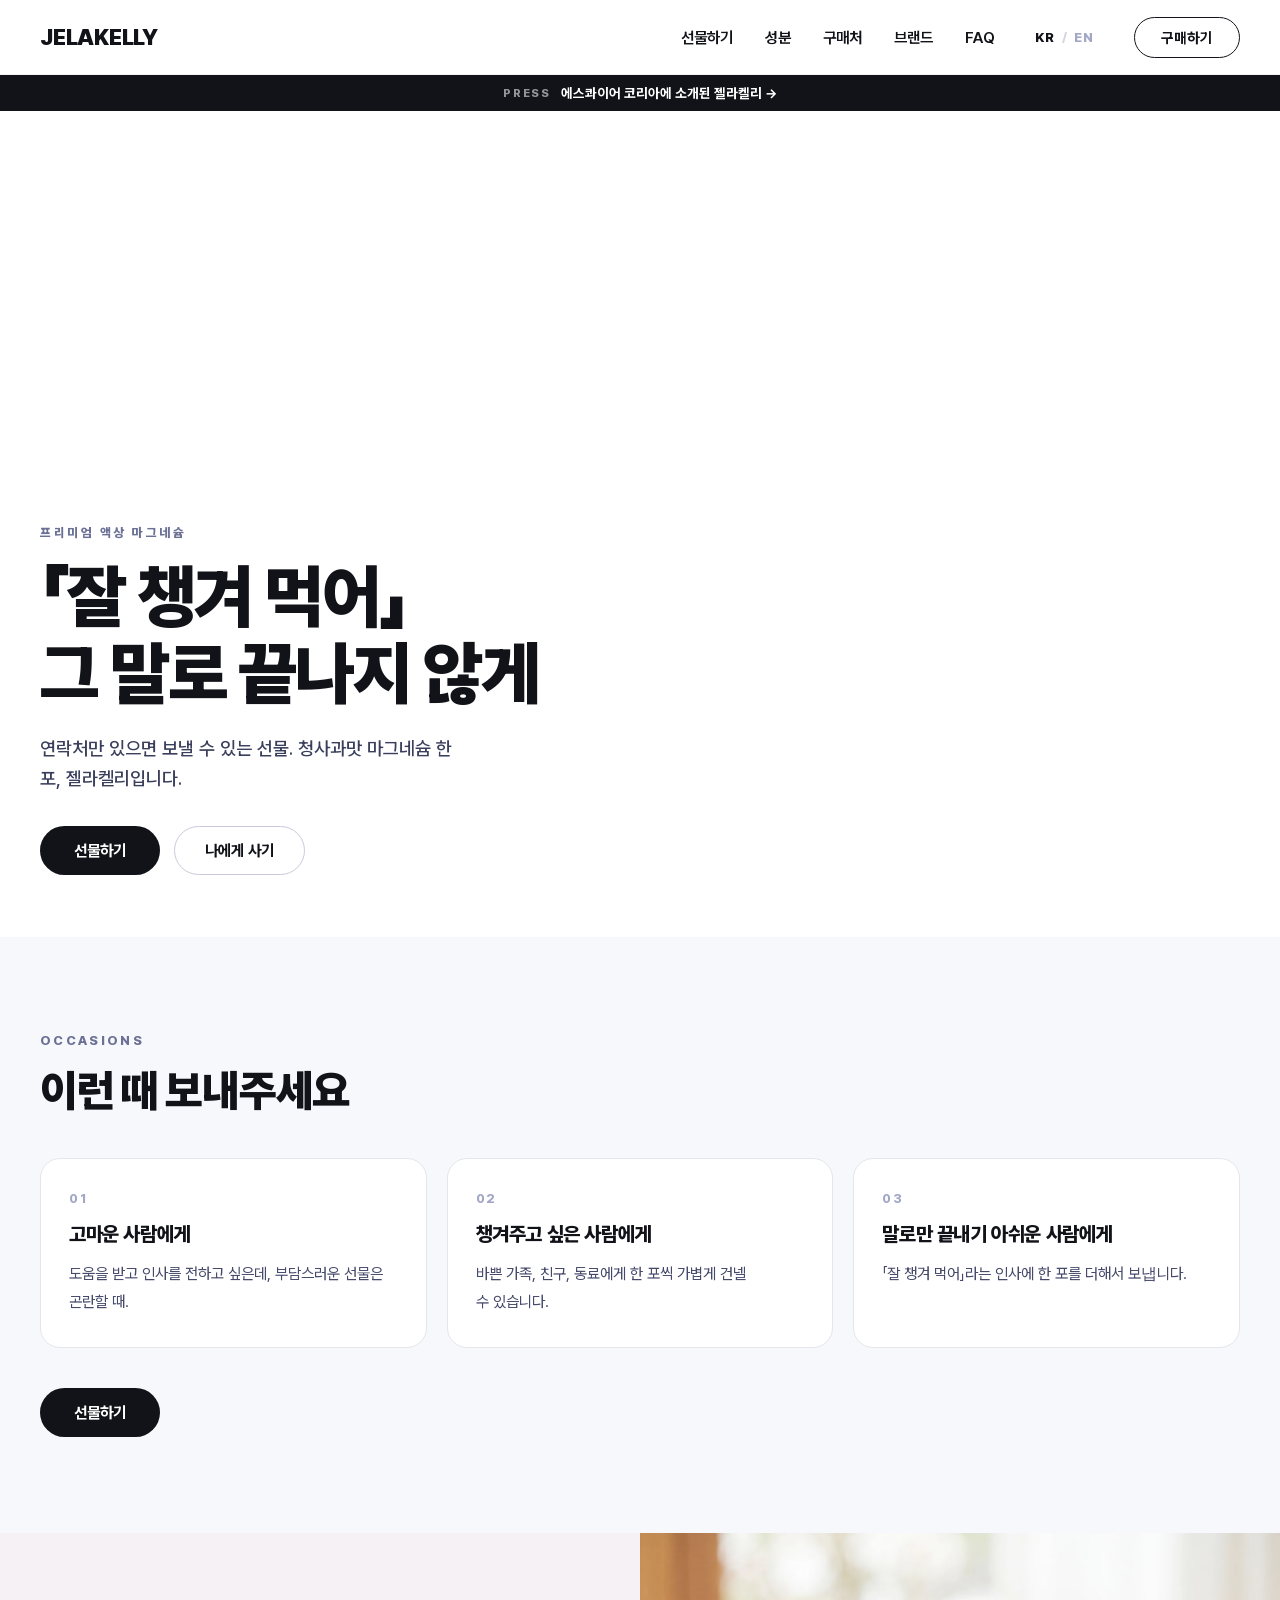
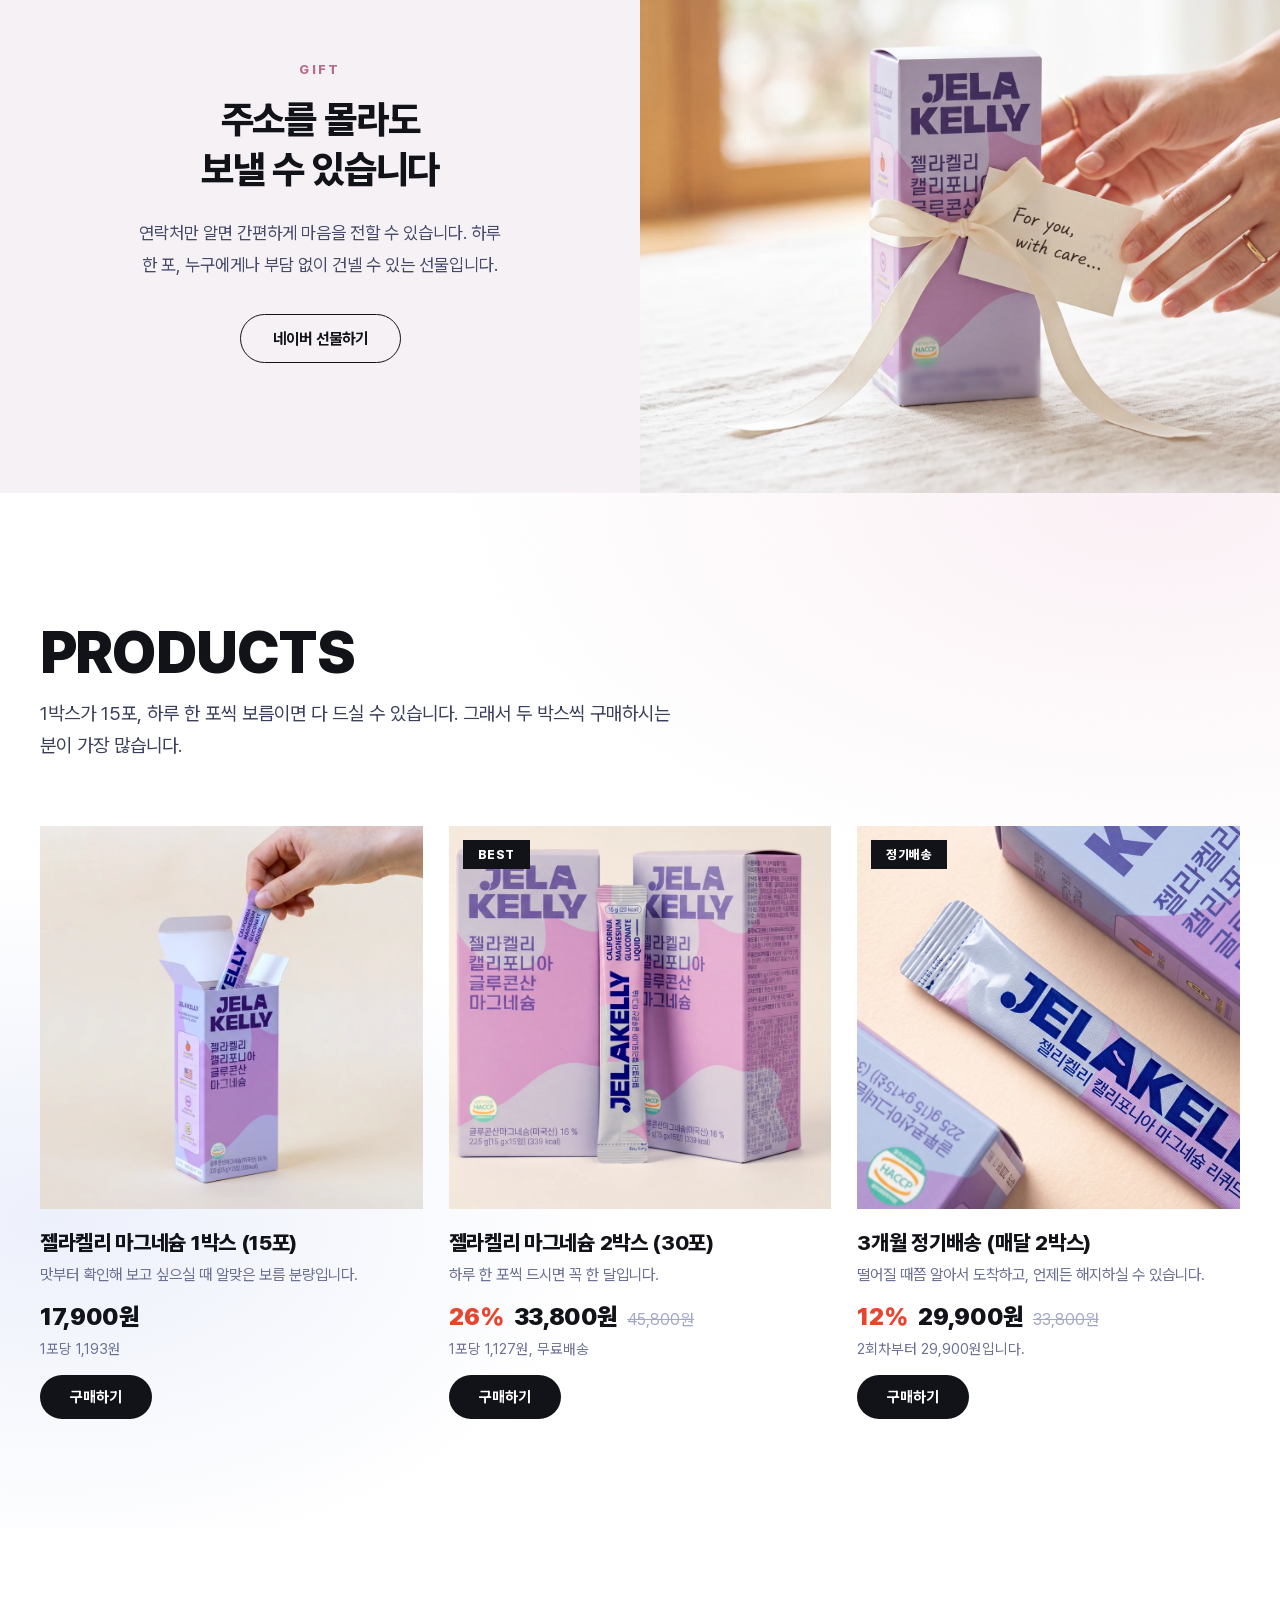
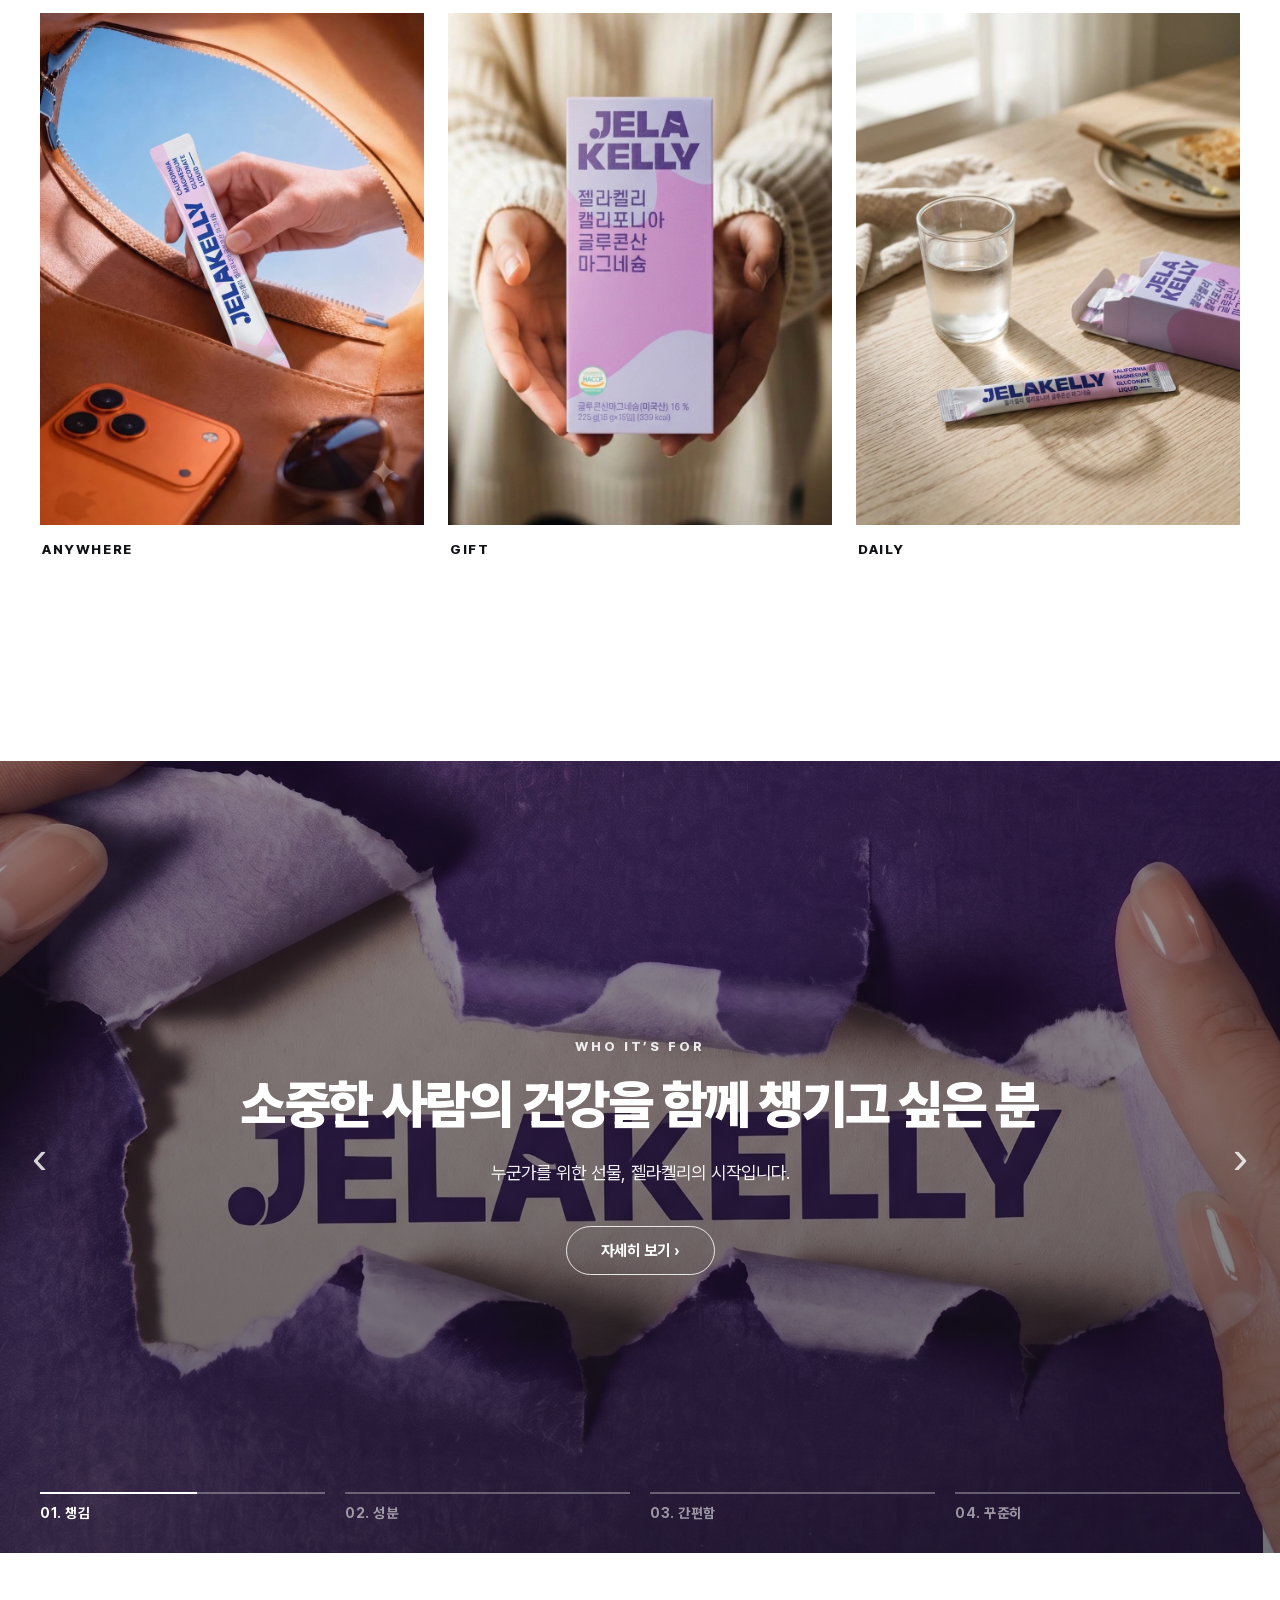
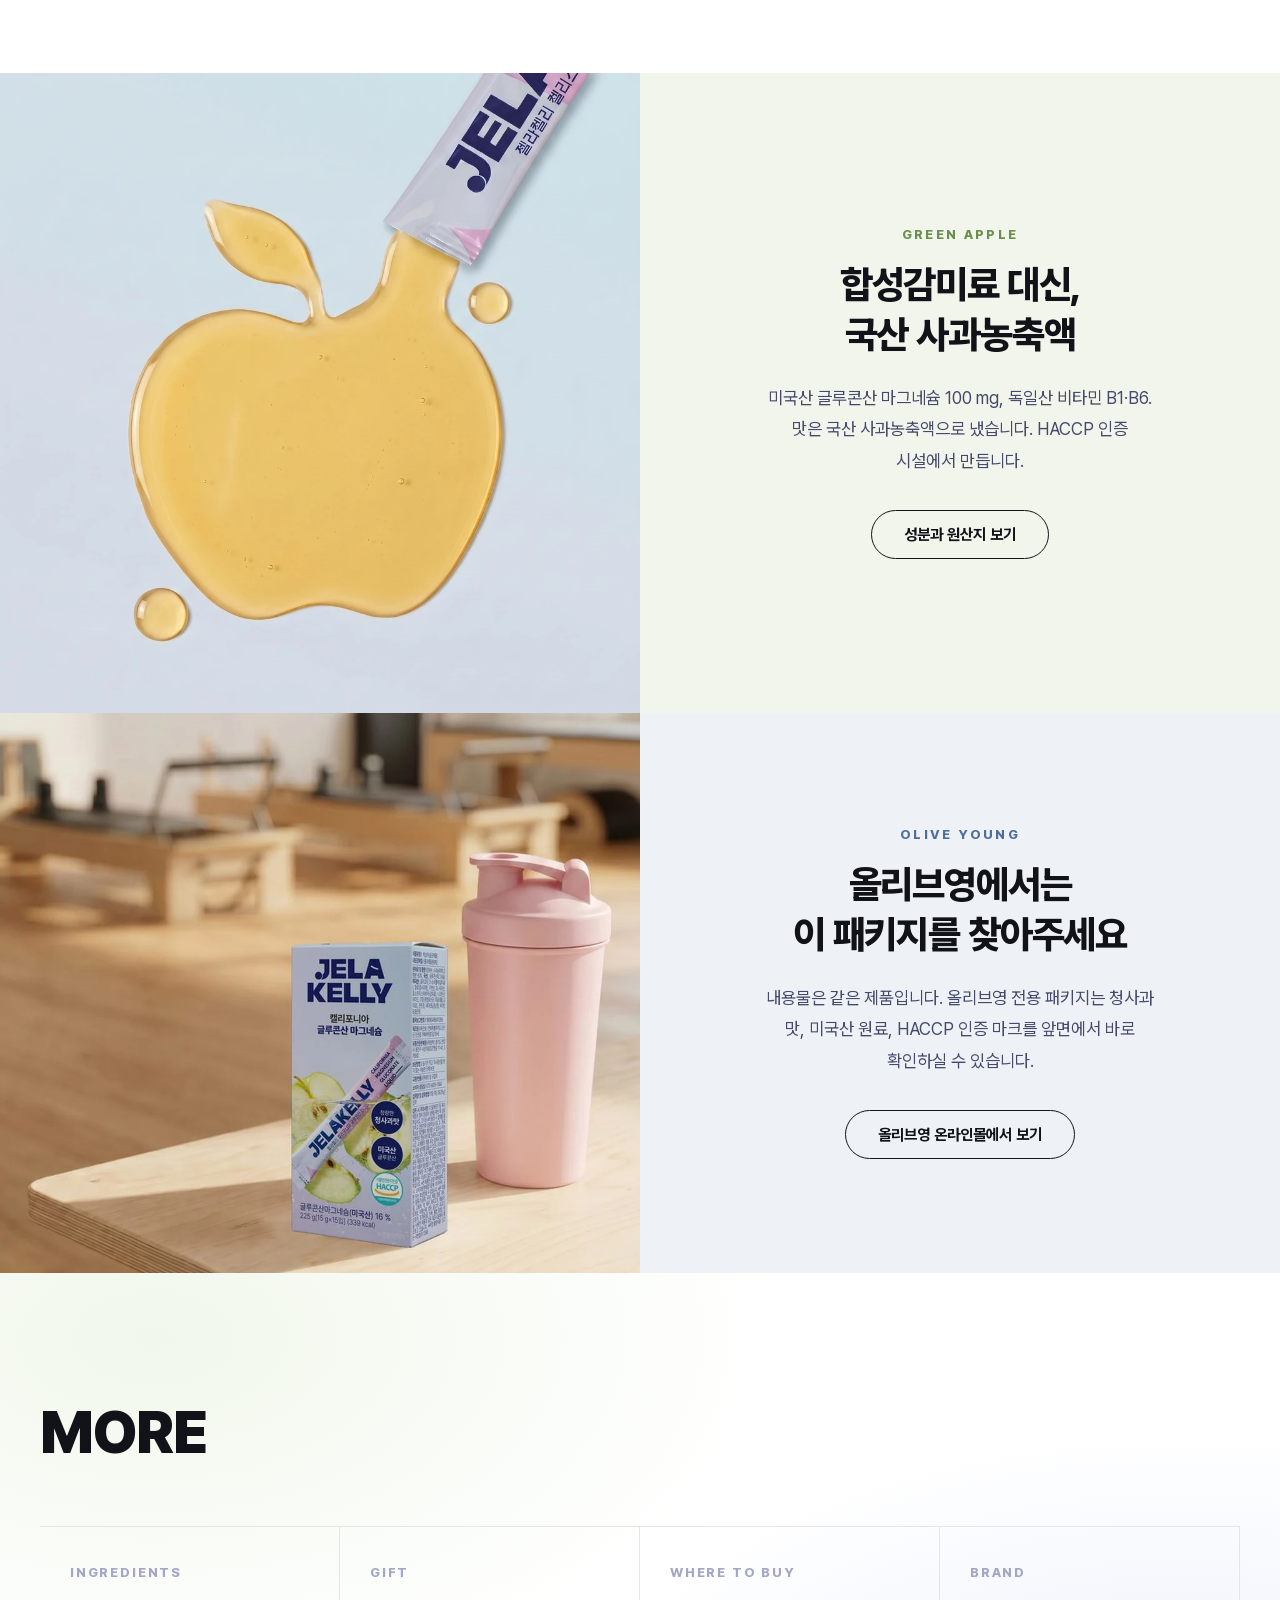
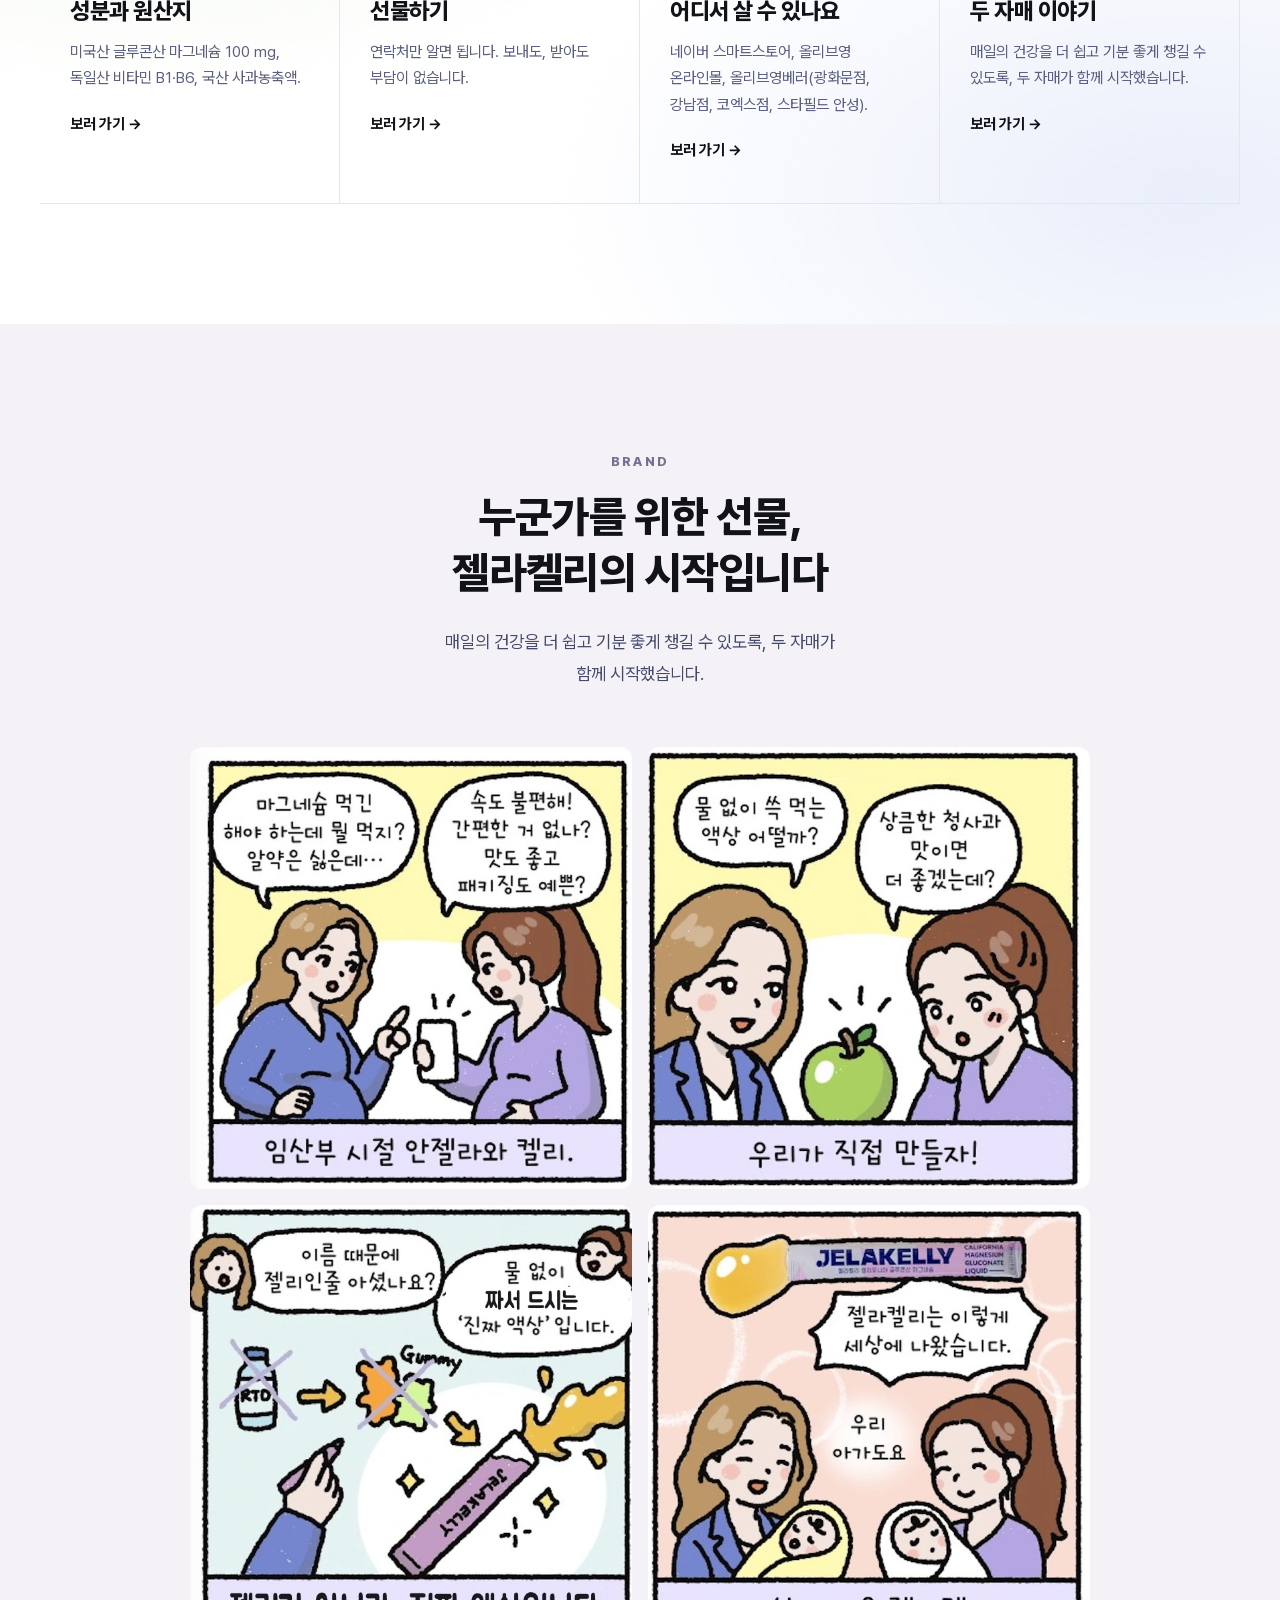
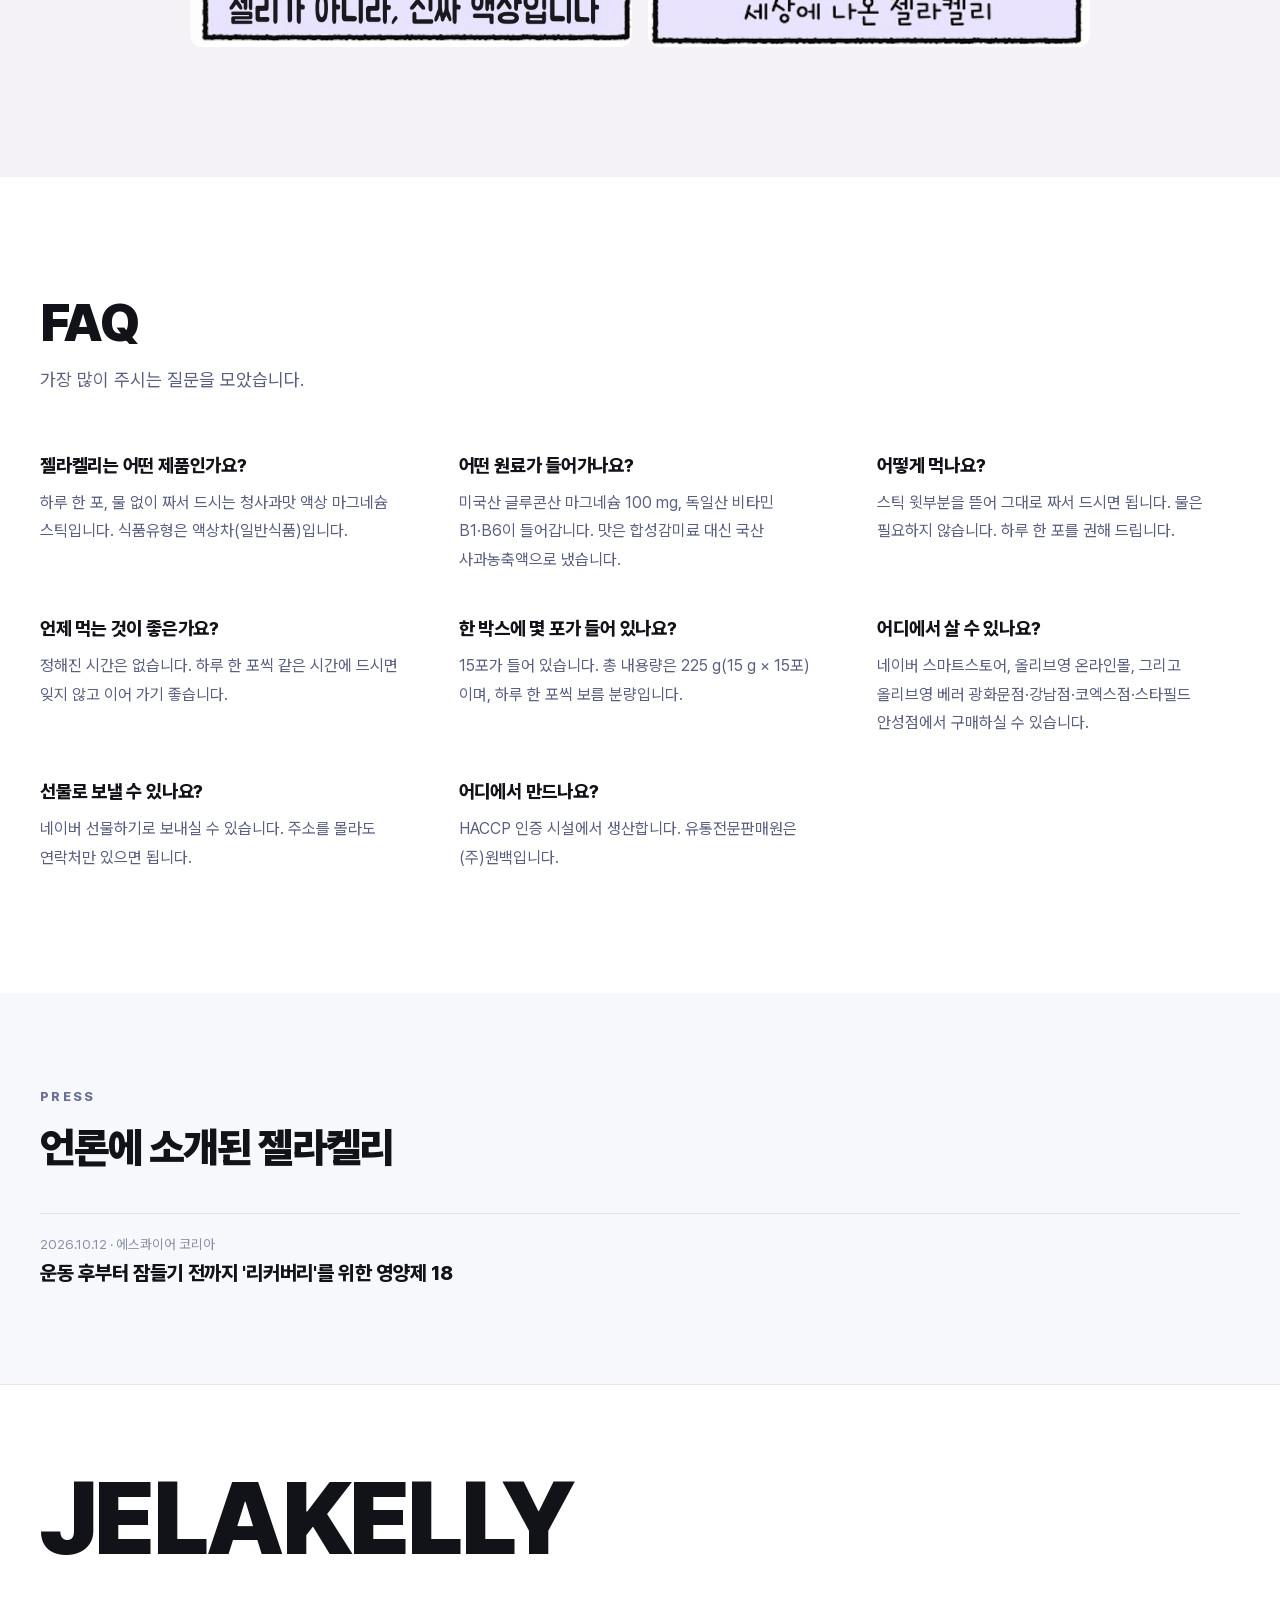
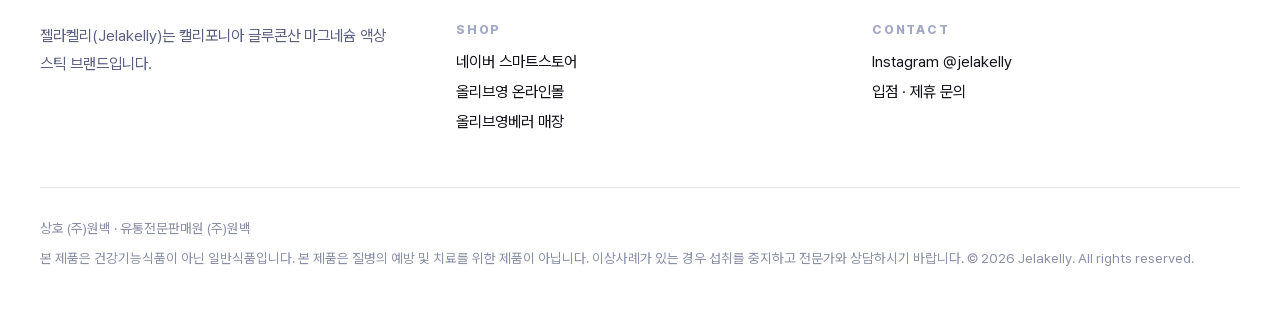
==== index.html @ f509d242 "Update index.html" ====
<!DOCTYPE html>
<html lang="ko">
<head>
<!-- Google tag (gtag.js) -->
<script async src="https://www.googletagmanager.com/gtag/js?id=G-E6C6L4FZFX"></script>
<script>
  window.dataLayer = window.dataLayer || [];
  function gtag(){dataLayer.push(arguments);}
  gtag('js', new Date());
  gtag('config', 'G-E6C6L4FZFX');
</script>
<meta charset="utf-8">
<meta name="viewport" content="width=device-width, initial-scale=1">
<title>젤라켈리 | 물 없이 짜서 먹는 캘리포니아 액상 마그네슘</title>
<meta name="description" content="하루 한 포, 물 없이 짜서 드시는 청사과맛 액상 마그네슘. 미국산 글루콘산 마그네슘 100 mg, 독일산 비타민 B1·B6, 국산 사과농축액. 네이버 스마트스토어·올리브영 온라인몰·올리브영 베러에서 구매하실 수 있습니다.">
<meta name="keywords" content="젤라켈리, 액상 마그네슘, 마그네슘 스틱, 글루콘산 마그네슘, 청사과맛 마그네슘, 올리브영 마그네슘, 물 없이 먹는 마그네슘, 마그네슘 선물">
<meta name="robots" content="index, follow, max-image-preview:large, max-snippet:-1, max-video-preview:-1">
<meta name="author" content="젤라켈리">
<meta name="theme-color" content="#FFFFFF">
<link rel="canonical" href="https://www.jelakelly.com/">
<link rel="alternate" hreflang="ko-KR" href="https://www.jelakelly.com/">
<link rel="alternate" hreflang="en" href="https://www.jelakelly.com/en/">
<link rel="alternate" hreflang="x-default" href="https://www.jelakelly.com/">
<meta property="og:type" content="website">
<meta property="og:site_name" content="젤라켈리">
<meta property="og:title" content="젤라켈리 | 물 없이 짜서 먹는 캘리포니아 액상 마그네슘">
<meta property="og:description" content="하루 한 포, 물 없이 짜서 드시는 청사과맛 액상 마그네슘. 미국산 글루콘산 마그네슘 100 mg, 독일산 비타민 B1·B6, 국산 사과농축액. 네이버 스마트스토어·올리브영 온라인몰·올리브영 베러에서 구매하실 수 있습니다.">
<meta property="og:url" content="https://www.jelakelly.com/">
<meta property="og:image" content="https://www.jelakelly.com/assets/og-ko.jpg">
<meta property="og:image:width" content="1200">
<meta property="og:image:height" content="630">
<meta property="og:locale" content="ko_KR">
<meta property="og:locale:alternate" content="en_US">
<meta name="twitter:card" content="summary_large_image">
<meta name="twitter:title" content="젤라켈리 | 물 없이 짜서 먹는 캘리포니아 액상 마그네슘">
<meta name="twitter:description" content="하루 한 포, 물 없이 짜서 드시는 청사과맛 액상 마그네슘. 미국산 글루콘산 마그네슘 100 mg, 독일산 비타민 B1·B6, 국산 사과농축액. 네이버 스마트스토어·올리브영 온라인몰·올리브영 베러에서 구매하실 수 있습니다.">
<meta name="twitter:image" content="https://www.jelakelly.com/assets/og-ko.jpg">
<!-- SEARCH CONSOLE: 발급받은 값을 넣고 주석을 푸십시오
<meta name="google-site-verification" content="여기에-구글-인증코드">
<meta name="naver-site-verification" content="여기에-네이버-인증코드">
-->
<link rel="stylesheet" href="/assets/fonts.css">
<style>
  html { scroll-behavior: smooth; }
  body { margin: 0; font-family: 'Pretendard Variable', Pretendard, -apple-system, sans-serif; background: #FFFFFF; color: #121319; -webkit-font-smoothing: antialiased; word-break: keep-all; overflow-wrap: break-word; }
  a { color: #121319; text-decoration: none; }
  a:hover { color: #2E3192; }
  ::selection { background: #E3E7F6; }
  @keyframes floaty { 0%,100% { transform: translateY(0); } 50% { transform: translateY(-12px); } }
  .rv { opacity: 0; transform: translateY(34px); transition: opacity 1s cubic-bezier(.16,1,.3,1), transform 1s cubic-bezier(.16,1,.3,1); }
  .rv.on { opacity: 1; transform: none; }
  .wrap { max-width: 1400px; margin: 0 auto; padding-left: 40px; padding-right: 40px; box-sizing: border-box; }
  .split { display: grid; grid-template-columns: minmax(0,1fr) minmax(0,1fr); align-items: stretch; }
  .lead { white-space: pre-line; }
  .toon { display: grid; grid-template-columns: repeat(2, 1fr); gap: 16px; width: 100%; max-width: 900px; margin: 56px auto 0; }
  @media (max-width: 900px) {
    .wrap { padding-left: 20px; padding-right: 20px; }
    .split { grid-template-columns: 1fr; }
    .split .pane { padding: 56px 24px !important; }
    .split .media { min-height: 340px !important; }
    .navlinks { display: none !important; }
    .heroblock { padding-bottom: 40px !important; }
    .toon { grid-template-columns: 1fr !important; gap: 12px !important; margin-top: 40px !important; }
  }
  @media (max-width: 560px) {
    .arrow { display: none !important; }
    .navbar { gap: 12px !important; height: 64px !important; }
    .logo { font-size: 19px !important; }
    .shopcta { padding: 9px 17px !important; font-size: 13px !important; }
  }
</style>
<noscript><style>.rv{opacity:1!important;transform:none!important}.jk-slide{position:static!important;opacity:1!important}</style></noscript>
<script type="application/ld+json">
{
 "@context": "https://schema.org",
 "@graph": [
  {
   "@type": "Organization",
   "@id": "https://www.jelakelly.com/#org",
   "name": "젤라켈리",
   "alternateName": [
    "Jelakelly",
    "젤라켈리"
   ],
   "legalName": "주식회사 원백",
   "url": "https://www.jelakelly.com/",
   "logo": "https://www.jelakelly.com/assets/og-ko.jpg",
   "description": "젤라켈리는 캘리포니아 글루콘산 마그네슘 액상 스틱 브랜드입니다.",
   "sameAs": [
    "https://www.instagram.com/jelakelly/",
    "https://smartstore.naver.com/jelakelly",
    "https://oy.run/SNcvwkIn5wyJ7S"
   ],
   "contactPoint": [
    {
     "@type": "ContactPoint",
     "contactType": "sales",
     "email": "angela@jelakelly.com",
     "availableLanguage": [
      "ko",
      "en"
     ]
    }
   ]
  },
  {
   "@type": "WebSite",
   "@id": "https://www.jelakelly.com/#website",
   "url": "https://www.jelakelly.com/",
   "name": "젤라켈리",
   "publisher": {
    "@id": "https://www.jelakelly.com/#org"
   },
   "inLanguage": "ko-KR"
  },
  {
   "@type": "Product",
   "@id": "https://www.jelakelly.com/#product",
   "name": "젤라켈리 캘리포니아 글루콘산 마그네슘 액상 스틱",
   "brand": {
    "@id": "https://www.jelakelly.com/#org"
   },
   "description": "하루 한 포, 물 없이 짜서 드시는 청사과맛 액상 마그네슘 스틱입니다. 미국산 글루콘산 마그네슘 100 mg과 독일산 비타민 B1·B6이 들어가며, 맛은 합성감미료 대신 국산 사과농축액으로 냈습니다. 식품유형은 액상차(일반식품)입니다.",
   "image": [
    "https://www.jelakelly.com/assets/og-ko.jpg"
   ],
   "category": "액상차(일반식품)",
   "additionalProperty": [
    {
     "@type": "PropertyValue",
     "name": "내용량",
     "value": "225 g (15 g × 15포)"
    },
    {
     "@type": "PropertyValue",
     "name": "마그네슘",
     "value": "100 mg"
    },
    {
     "@type": "PropertyValue",
     "name": "원산지",
     "value": "글루콘산 마그네슘 미국산, 비타민 B1·B6 독일산, 사과농축액 국산"
    },
    {
     "@type": "PropertyValue",
     "name": "인증",
     "value": "HACCP"
    }
   ],
   "offers": {
    "@type": "AggregateOffer",
    "priceCurrency": "KRW",
    "lowPrice": 17900,
    "highPrice": 33800,
    "offerCount": 3,
    "availability": "https://schema.org/InStock",
    "seller": {
     "@id": "https://www.jelakelly.com/#org"
    },
    "offers": [
     {
      "@type": "Offer",
      "name": "젤라켈리 마그네슘 1박스 (15포)",
      "price": 17900,
      "priceCurrency": "KRW",
      "availability": "https://schema.org/InStock",
      "url": "https://smartstore.naver.com/jelakelly"
     },
     {
      "@type": "Offer",
      "name": "젤라켈리 마그네슘 2박스 (30포)",
      "price": 33800,
      "priceCurrency": "KRW",
      "availability": "https://schema.org/InStock",
      "url": "https://smartstore.naver.com/jelakelly"
     },
     {
      "@type": "Offer",
      "name": "3개월 정기배송 (매달 2박스)",
      "price": 29900,
      "priceCurrency": "KRW",
      "availability": "https://schema.org/InStock",
      "url": "https://smartstore.naver.com/jelakelly"
     }
    ]
   }
  },
  {
   "@type": "FAQPage",
   "@id": "https://www.jelakelly.com/#faq",
   "mainEntity": [
    {
     "@type": "Question",
     "name": "젤라켈리는 어떤 제품인가요?",
     "acceptedAnswer": {
      "@type": "Answer",
      "text": "하루 한 포, 물 없이 짜서 드시는 청사과맛 액상 마그네슘 스틱입니다. 식품유형은 액상차(일반식품)입니다."
     }
    },
    {
     "@type": "Question",
     "name": "어떤 원료가 들어가나요?",
     "acceptedAnswer": {
      "@type": "Answer",
      "text": "미국산 글루콘산 마그네슘 100 mg, 독일산 비타민 B1·B6이 들어갑니다. 맛은 합성감미료 대신 국산 사과농축액으로 냈습니다."
     }
    },
    {
     "@type": "Question",
     "name": "어떻게 먹나요?",
     "acceptedAnswer": {
      "@type": "Answer",
      "text": "스틱 윗부분을 뜯어 그대로 짜서 드시면 됩니다. 물은 필요하지 않습니다. 하루 한 포를 권해 드립니다."
     }
    },
    {
     "@type": "Question",
     "name": "언제 먹는 것이 좋은가요?",
     "acceptedAnswer": {
      "@type": "Answer",
      "text": "정해진 시간은 없습니다. 하루 한 포씩 같은 시간에 드시면 잊지 않고 이어 가기 좋습니다."
     }
    },
    {
     "@type": "Question",
     "name": "한 박스에 몇 포가 들어 있나요?",
     "acceptedAnswer": {
      "@type": "Answer",
      "text": "15포가 들어 있습니다. 총 내용량은 225 g(15 g × 15포)이며, 하루 한 포씩 보름 분량입니다."
     }
    },
    {
     "@type": "Question",
     "name": "어디에서 살 수 있나요?",
     "acceptedAnswer": {
      "@type": "Answer",
      "text": "네이버 스마트스토어, 올리브영 온라인몰, 그리고 올리브영 베러 광화문점·강남점·코엑스점·스타필드 안성점에서 구매하실 수 있습니다."
     }
    },
    {
     "@type": "Question",
     "name": "선물로 보낼 수 있나요?",
     "acceptedAnswer": {
      "@type": "Answer",
      "text": "네이버 선물하기로 보내실 수 있습니다. 주소를 몰라도 연락처만 있으면 됩니다."
     }
    },
    {
     "@type": "Question",
     "name": "어디에서 만드나요?",
     "acceptedAnswer": {
      "@type": "Answer",
      "text": "HACCP 인증 시설에서 생산합니다. 유통전문판매원은 (주)원백입니다."
     }
    }
   ]
  },
  {
   "@type": "BreadcrumbList",
   "itemListElement": [
    {
     "@type": "ListItem",
     "position": 1,
     "name": "홈",
     "item": "https://www.jelakelly.com/"
    }
   ]
  }
 ]
}
</script>
<!-- ANALYTICS SLOT — GA4 / Meta Pixel / 네이버 전환스크립트를 이 아래에 붙여 넣으십시오 -->
<!-- /ANALYTICS SLOT -->
</head>
<body>
<header style="position: sticky; top: 0px; z-index: 50; background: rgba(255, 255, 255, 0.9); backdrop-filter: blur(16px); border-bottom: 1px solid rgb(240, 240, 243);">
<div class="wrap navbar" style="height: 74px; display: flex; align-items: center; gap: 36px;">
<a class="logo" href="#top" style="font-weight: 900; font-size: 22px; letter-spacing: -0.01em; margin-right: auto;">JELAKELLY</a>
<nav class="navlinks" style="display: flex; gap: 32px; font-size: 15.5px; font-weight: 600;">
<a href="#gift">선물하기</a>
<a href="#ingredients">성분</a>
<a href="#where">구매처</a>
<a href="#brand">브랜드</a>
<a href="#faq">FAQ</a>
</nav>
<a aria-label="Language" class="jk-lang" href="/en/" hreflang="en" style="cursor: pointer; font-size: 13.5px; font-weight: 800; letter-spacing: .06em; color: #6B7095; padding: 8px 4px; display: flex; align-items: center; gap: 7px;">
<span style="color: rgb(18, 19, 25);">KR</span><span style="color: rgb(211, 213, 226);">/</span><span style="color: rgb(162, 167, 198);">EN</span>
</a>
<a class="shopcta scp0" data-jk="buy" href="https://smartstore.naver.com/jelakelly" style="border: 1.5px solid rgb(18, 19, 25); padding: 11px 26px; border-radius: 100px; font-size: 14.5px; font-weight: 700; white-space: nowrap;" target="_blank">구매하기</a>
</div></header><div style="background:#121319;"><div class="wrap" style="padding:10px 0;display:flex;align-items:center;justify-content:center;gap:10px;flex-wrap:wrap;"><span style="font-size:11.5px;font-weight:800;letter-spacing:.14em;text-transform:uppercase;color:rgba(255,255,255,.55);">Press</span><a href="#press" style="font-size:13.5px;font-weight:700;color:#fff;text-decoration:none;">에스콰이어 코리아에 소개된 젤라켈리 →</a></div></div><section id="top" style="position: relative; background: rgb(255, 255, 255);">
<div style="position: relative;">
<video autoplay="" class="jk-hero-video" loop="" muted="" playsinline="" src="/assets/8aa828d6.mp4" style="width: 100%; display: block; min-height: 560px; height: calc(-74px + 100vh); object-fit: cover;"></video>
<div style="position: absolute; inset: 0px; background: linear-gradient(rgba(255, 255, 255, 0) 38%, rgba(255, 255, 255, 0.62) 68%, rgba(255, 255, 255, 0.94) 100%); pointer-events: none;"></div>
<div style="position: absolute; inset: 0px; display: flex; align-items: flex-end;">
<div class="wrap heroblock" style="width: 100%; padding-bottom: 62px;">
<p style="margin: 0px 0px 18px; font-size: 12.5px; font-weight: 800; letter-spacing: 0.2em; text-transform: uppercase; color: rgb(107, 112, 149);">프리미엄 액상 마그네슘</p>
<h1 class="lead" style="margin: 0px 0px 20px; font-size: clamp(34px, 5.4vw, 76px); font-weight: 900; letter-spacing: -0.035em; line-height: 1.12; color: rgb(18, 19, 25); max-width: 18ch;">「잘 챙겨 먹어」
그 말로 끝나지 않게</h1>
<p style="margin: 0px 0px 32px; font-size: clamp(16px, 1.45vw, 20px); line-height: 1.65; color: rgb(58, 63, 92); max-width: 46ch; text-wrap: pretty; font-weight: 500;">연락처만 있으면 보낼 수 있는 선물. 청사과맛 마그네슘 한 포, 젤라켈리입니다.</p>
<div style="display: flex; gap: 14px; flex-wrap: wrap; align-items: center;">
<a class="scp1" data-jk="gift" href="https://smartstore.naver.com/jelakelly" style="background: rgb(18, 19, 25); color: rgb(255, 255, 255); padding: 15px 34px; border-radius: 100px; font-size: 15.5px; font-weight: 700;" target="_blank">선물하기</a>
<a class="scp2" data-jk="buy" href="https://smartstore.naver.com/jelakelly" target="_blank" style="border: 1.5px solid rgb(201, 203, 218); padding: 14px 30px; border-radius: 100px; font-size: 15.5px; font-weight: 700;">나에게 사기</a>
</div>
</div>
</div>
</div></section><section id="occasions" style="background:rgb(247,248,251);"><div class="wrap" style="padding-top:96px;padding-bottom:96px;"><p style="margin:0 0 16px;font-size:13px;font-weight:800;letter-spacing:.18em;text-transform:uppercase;color:rgb(107,112,149);">Occasions</p><h2 class="lead" style="margin:0 0 40px;font-size:clamp(30px,3.4vw,52px);font-weight:900;letter-spacing:-.03em;line-height:1.25;color:rgb(18,19,25);">이런 때 보내주세요</h2><div style="display:grid;grid-template-columns:repeat(auto-fit,minmax(260px,1fr));gap:20px;"><div class="rv on" style="background:#fff;border:1px solid rgb(229,230,236);border-radius:20px;padding:32px 28px;"><p style="margin:0 0 14px;font-size:12.5px;font-weight:800;letter-spacing:.14em;color:rgb(162,167,198);">01</p><h3 style="margin:0 0 12px;font-size:20px;font-weight:800;letter-spacing:-.02em;line-height:1.4;color:rgb(18,19,25);">고마운 사람에게</h3><p style="margin:0;font-size:15.5px;line-height:1.75;color:rgb(69,74,107);text-wrap:pretty;">도움을 받고 인사를 전하고 싶은데, 부담스러운 선물은 곤란할 때.</p></div><div class="rv on" style="background:#fff;border:1px solid rgb(229,230,236);border-radius:20px;padding:32px 28px;"><p style="margin:0 0 14px;font-size:12.5px;font-weight:800;letter-spacing:.14em;color:rgb(162,167,198);">02</p><h3 style="margin:0 0 12px;font-size:20px;font-weight:800;letter-spacing:-.02em;line-height:1.4;color:rgb(18,19,25);">챙겨주고 싶은 사람에게</h3><p style="margin:0;font-size:15.5px;line-height:1.75;color:rgb(69,74,107);text-wrap:pretty;">바쁜 가족, 친구, 동료에게 한 포씩 가볍게 건넬 수 있습니다.</p></div><div class="rv on" style="background:#fff;border:1px solid rgb(229,230,236);border-radius:20px;padding:32px 28px;"><p style="margin:0 0 14px;font-size:12.5px;font-weight:800;letter-spacing:.14em;color:rgb(162,167,198);">03</p><h3 style="margin:0 0 12px;font-size:20px;font-weight:800;letter-spacing:-.02em;line-height:1.4;color:rgb(18,19,25);">말로만 끝내기 아쉬운 사람에게</h3><p style="margin:0;font-size:15.5px;line-height:1.75;color:rgb(69,74,107);text-wrap:pretty;">「잘 챙겨 먹어」라는 인사에 한 포를 더해서 보냅니다.</p></div></div><div style="margin-top:40px;"><a data-jk="gift" href="https://smartstore.naver.com/jelakelly" target="_blank" style="display:inline-block;background:rgb(18,19,25);color:#fff;padding:15px 34px;border-radius:100px;font-size:15.5px;font-weight:700;">선물하기</a></div></div></section><section class="split" id="gift">
<div class="rv pane on" style="background: rgb(246, 241, 244); display: flex; flex-direction: column; align-items: center; justify-content: center; text-align: center; padding: 96px 48px;">
<p style="margin: 0px 0px 18px; font-size: 13px; font-weight: 800; letter-spacing: 0.18em; text-transform: uppercase; color: rgb(184, 107, 138);">Gift</p>
<h2 class="lead" style="margin: 0px 0px 22px; font-size: clamp(30px, 3vw, 46px); font-weight: 800; letter-spacing: -0.03em; line-height: 1.3;">주소를 몰라도
보낼 수 있습니다</h2>
<p style="margin: 0px 0px 34px; font-size: 17.5px; line-height: 1.8; color: rgb(69, 74, 107); max-width: 38ch; text-wrap: pretty;">연락처만 알면 간편하게 마음을 전할 수 있습니다. 하루 한 포, 누구에게나 부담 없이 건넬 수 있는 선물입니다.</p>
<a class="scp0" data-jk="gift" href="https://smartstore.naver.com/jelakelly" style="border: 1.5px solid rgb(18, 19, 25); padding: 14px 32px; border-radius: 100px; font-size: 15.5px; font-weight: 700;" target="_blank">네이버 선물하기</a>
</div>
<div class="rv media on" style="min-height: 560px;">
<img alt="리본과 손글씨 카드를 곁들인 젤라켈리 선물 박스" decoding="async" loading="lazy" src="/assets/1e061c21.webp" style="width: 100%; height: 100%; object-fit: cover; display: block;"/>
</div></section><section style="background: radial-gradient(1000px 560px at 90% 0%, rgba(246, 225, 235, 0.5), transparent 70%), radial-gradient(800px 500px at 4% 70%, rgba(214, 222, 246, 0.45), transparent 70%);"><div class="wrap" id="price" style="padding-top: 130px; padding-bottom: 110px;">
<h2 class="rv on" style="margin: 0px 0px 16px; font-size: clamp(40px, 4.6vw, 72px); font-weight: 900; letter-spacing: -0.03em; text-transform: uppercase; line-height: 1;">Products</h2>
<p class="rv on" style="margin: 0px 0px 64px; font-size: 19px; color: rgb(58, 63, 92); line-height: 1.7; max-width: 54ch;">1박스가 15포, 하루 한 포씩 보름이면 다 드실 수 있습니다. 그래서 두 박스씩 구매하시는 분이 가장 많습니다.</p>
<div style="display: grid; grid-template-columns: repeat(auto-fit, minmax(280px, 1fr)); gap: 26px; align-items: stretch;">
<a data-jk="buy" class="rv scp6 on" href="https://smartstore.naver.com/jelakelly" style="display: flex; flex-direction: column; color: inherit;" target="_blank">
<div style="position: relative; background: rgb(244, 244, 245); aspect-ratio: 1 / 1; overflow: hidden;">
<img alt="젤라켈리 마그네슘 1박스 (15포)" class="scp7" decoding="async" loading="lazy" src="/assets/04997da8.webp" style="width: 100%; height: 100%; object-fit: cover; display: block; transition: transform 1s cubic-bezier(0.16, 1, 0.3, 1);"/>
</div>
<h3 style="margin: 20px 0px 6px; font-size: 21px; font-weight: 800; letter-spacing: -0.015em; line-height: 1.35;">젤라켈리 마그네슘 1박스 (15포)</h3>
<p style="margin: 0px 0px 14px; font-size: 15.5px; color: rgb(107, 112, 149); line-height: 1.6;">맛부터 확인해 보고 싶으실 때 알맞은 보름 분량입니다.</p>
<div style="display: flex; align-items: baseline; gap: 9px; flex-wrap: wrap;">
<span style="font-size: 24px; font-weight: 900; letter-spacing: -0.015em;">17,900원</span>
</div>
<p style="margin: 9px 0px 0px; font-size: 14.5px; color: rgb(107, 112, 149);">1포당 1,193원</p>
<span style="display: inline-block; margin-top: 18px; background: rgb(18, 19, 25); color: rgb(255, 255, 255); padding: 13px 30px; border-radius: 100px; font-size: 15px; font-weight: 700; text-align: center; width: fit-content;">구매하기</span>
</a>
<a data-jk="buy" class="rv scp6 on" href="https://smartstore.naver.com/jelakelly" style="display: flex; flex-direction: column; color: inherit;" target="_blank">
<div style="position: relative; background: rgb(244, 244, 245); aspect-ratio: 1 / 1; overflow: hidden;">
<span style="position: absolute; top: 14px; left: 14px; z-index: 2; background: rgb(18, 19, 25); color: rgb(255, 255, 255); font-size: 12.5px; font-weight: 800; padding: 7px 15px; letter-spacing: 0.04em;">BEST</span>
<img alt="젤라켈리 마그네슘 2박스 (30포)" class="scp7" decoding="async" loading="lazy" src="/assets/af87b810.webp" style="width: 100%; height: 100%; object-fit: cover; display: block; transition: transform 1s cubic-bezier(0.16, 1, 0.3, 1);"/>
</div>
<h3 style="margin: 20px 0px 6px; font-size: 21px; font-weight: 800; letter-spacing: -0.015em; line-height: 1.35;">젤라켈리 마그네슘 2박스 (30포)</h3>
<p style="margin: 0px 0px 14px; font-size: 15.5px; color: rgb(107, 112, 149); line-height: 1.6;">하루 한 포씩 드시면 꼭 한 달입니다.</p>
<div style="display: flex; align-items: baseline; gap: 9px; flex-wrap: wrap;">
<span style="font-size: 24px; font-weight: 900; color: rgb(232, 68, 46);">26%</span>
<span style="font-size: 24px; font-weight: 900; letter-spacing: -0.015em;">33,800원</span>
<span style="font-size: 16px; color: rgb(162, 167, 198); text-decoration: line-through;">45,800원</span>
</div>
<p style="margin: 9px 0px 0px; font-size: 14.5px; color: rgb(107, 112, 149);">1포당 1,127원, 무료배송</p>
<span style="display: inline-block; margin-top: 18px; background: rgb(18, 19, 25); color: rgb(255, 255, 255); padding: 13px 30px; border-radius: 100px; font-size: 15px; font-weight: 700; text-align: center; width: fit-content;">구매하기</span>
</a>
<a data-jk="buy" class="rv scp6 on" href="https://smartstore.naver.com/jelakelly" style="display: flex; flex-direction: column; color: inherit;" target="_blank">
<div style="position: relative; background: rgb(244, 244, 245); aspect-ratio: 1 / 1; overflow: hidden;">
<span style="position: absolute; top: 14px; left: 14px; z-index: 2; background: rgb(18, 19, 25); color: rgb(255, 255, 255); font-size: 12.5px; font-weight: 800; padding: 7px 15px; letter-spacing: 0.04em;">정기배송</span>
<img alt="3개월 정기배송 (매달 2박스)" class="scp7" decoding="async" loading="lazy" src="/assets/dcb436f0.webp" style="width: 100%; height: 100%; object-fit: cover; display: block; transition: transform 1s cubic-bezier(0.16, 1, 0.3, 1);"/>
</div>
<h3 style="margin: 20px 0px 6px; font-size: 21px; font-weight: 800; letter-spacing: -0.015em; line-height: 1.35;">3개월 정기배송 (매달 2박스)</h3>
<p style="margin: 0px 0px 14px; font-size: 15.5px; color: rgb(107, 112, 149); line-height: 1.6;">떨어질 때쯤 알아서 도착하고, 언제든 해지하실 수 있습니다.</p>
<div style="display: flex; align-items: baseline; gap: 9px; flex-wrap: wrap;">
<span style="font-size: 24px; font-weight: 900; color: rgb(232, 68, 46);">12%</span>
<span style="font-size: 24px; font-weight: 900; letter-spacing: -0.015em;">29,900원</span>
<span style="font-size: 16px; color: rgb(162, 167, 198); text-decoration: line-through;">33,800원</span>
</div>
<p style="margin: 9px 0px 0px; font-size: 14.5px; color: rgb(107, 112, 149);">2회차부터 29,900원입니다.</p>
<span style="display: inline-block; margin-top: 18px; background: rgb(18, 19, 25); color: rgb(255, 255, 255); padding: 13px 30px; border-radius: 100px; font-size: 15px; font-weight: 700; text-align: center; width: fit-content;">구매하기</span>
</a>
</div></div></section><div style="height: 84px;"></div><section class="wrap" style="padding-bottom: 120px;">
<div style="display: grid; grid-template-columns: repeat(auto-fit, minmax(260px, 1fr)); gap: 24px;">
<figure class="rv on" style="margin: 0px;">
<div style="overflow: hidden; aspect-ratio: 3 / 4;">
<img alt="물 없이, 어디서나 한 포" class="scp3" decoding="async" src="/assets/dfd329b6.webp" style="width: 100%; height: 100%; object-fit: cover; display: block; transition: transform 1.2s cubic-bezier(0.16, 1, 0.3, 1);"/>
</div>
<figcaption style="padding: 16px 2px 0px; font-size: 13.5px; font-weight: 800; color: rgb(18, 19, 25); text-transform: uppercase; letter-spacing: 0.12em;">Anywhere</figcaption>
</figure>
<figure class="rv on" style="margin: 0px;">
<div style="overflow: hidden; aspect-ratio: 3 / 4;">
<img alt="가을에 보내는 선물" class="scp3" decoding="async" loading="lazy" src="/assets/a1ab8779.webp" style="width: 100%; height: 100%; object-fit: cover; display: block; transition: transform 1.2s cubic-bezier(0.16, 1, 0.3, 1);"/>
</div>
<figcaption style="padding: 16px 2px 0px; font-size: 13.5px; font-weight: 800; color: rgb(18, 19, 25); text-transform: uppercase; letter-spacing: 0.12em;">Gift</figcaption>
</figure>
<figure class="rv on" style="margin: 0px;">
<div style="overflow: hidden; aspect-ratio: 3 / 4;">
<img alt="아침에 물 한 잔과 함께" class="scp3" decoding="async" loading="lazy" src="/assets/1c470f12.webp" style="width: 100%; height: 100%; object-fit: cover; display: block; transition: transform 1.2s cubic-bezier(0.16, 1, 0.3, 1);"/>
</div>
<figcaption style="padding: 16px 2px 0px; font-size: 13.5px; font-weight: 800; color: rgb(18, 19, 25); text-transform: uppercase; letter-spacing: 0.12em;">Daily</figcaption>
</figure>
</div></section><div style="height: 84px;"></div><section id="fit" style="position: relative; height: 88vh; min-height: 640px; overflow: hidden; background: rgb(22, 24, 46);">
<div class="jk-slide" style="position: absolute; inset: 0px; opacity: 1; transition: opacity 1.4s cubic-bezier(0.4, 0, 0.2, 1);">
<img alt="" class="jk-slide-img" decoding="async" loading="lazy" src="/assets/c8f5a017.webp" style="width: 100%; height: 100%; object-fit: cover; display: block; transform: scale(1.06); transition: transform 7s linear;"/>
<div style="position: absolute; inset: 0px; background: linear-gradient(rgba(18, 19, 25, 0.38), rgba(18, 19, 25, 0.6));"></div>
</div>
<div class="jk-slide" style="position: absolute; inset: 0px; opacity: 0; transition: opacity 1.4s cubic-bezier(0.4, 0, 0.2, 1);">
<img alt="" class="jk-slide-img" decoding="async" loading="lazy" src="/assets/30761a8b.jpg" style="width: 100%; height: 100%; object-fit: cover; display: block; transform: scale(1); transition: transform 7s linear;"/>
<div style="position: absolute; inset: 0px; background: linear-gradient(rgba(18, 19, 25, 0.38), rgba(18, 19, 25, 0.6));"></div>
</div>
<div class="jk-slide" style="position: absolute; inset: 0px; opacity: 0; transition: opacity 1.4s cubic-bezier(0.4, 0, 0.2, 1);">
<img alt="" class="jk-slide-img" decoding="async" loading="lazy" src="/assets/3f7c60d5.webp" style="width: 100%; height: 100%; object-fit: cover; display: block; transform: scale(1); transition: transform 7s linear;"/>
<div style="position: absolute; inset: 0px; background: linear-gradient(rgba(18, 19, 25, 0.38), rgba(18, 19, 25, 0.6));"></div>
</div>
<div class="jk-slide" style="position: absolute; inset: 0px; opacity: 0; transition: opacity 1.4s cubic-bezier(0.4, 0, 0.2, 1);">
<img alt="" class="jk-slide-img" decoding="async" loading="lazy" src="/assets/6e3bb693.jpg" style="width: 100%; height: 100%; object-fit: cover; display: block; transform: scale(1); transition: transform 7s linear;"/>
<div style="position: absolute; inset: 0px; background: linear-gradient(rgba(18, 19, 25, 0.38), rgba(18, 19, 25, 0.6));"></div>
</div>
<div style="position: absolute; inset: 0px; display: flex; flex-direction: column; align-items: center; justify-content: center; text-align: center; padding: 0px 28px;">
<p style="margin: 0px 0px 18px; font-size: 13px; font-weight: 800; letter-spacing: 0.22em; text-transform: uppercase; color: rgba(255, 255, 255, 0.88);">Who it’s for</p>
<h2 id="jk-slide-title" style="margin: 0px 0px 20px; font-size: clamp(32px, 4.1vw, 60px); font-weight: 900; letter-spacing: -0.028em; color: rgb(255, 255, 255); line-height: 1.24; max-width: 26ch; text-wrap: pretty;">소중한 사람의 건강을 함께 챙기고 싶은 분</h2>
<p id="jk-slide-body" style="margin: 0px 0px 38px; font-size: clamp(16px, 1.4vw, 20px); line-height: 1.75; color: rgba(255, 255, 255, 0.93); max-width: 44ch; text-wrap: pretty;">누군가를 위한 선물, 젤라켈리의 시작입니다.</p>
<a class="scp4" href="#price" style="display: inline-block; border: 1.5px solid rgba(255, 255, 255, 0.85); color: rgb(255, 255, 255); padding: 14px 34px; border-radius: 100px; font-size: 15.5px; font-weight: 700;">자세히 보기 ›</a>
</div>
<button aria-label="prev" class="arrow jk-prev scp5" style="position: absolute; left: 24px; top: 50%; transform: translateY(-50%); background: none; border: none; color: rgba(255, 255, 255, 0.8); font-size: 46px; line-height: 1; cursor: pointer; padding: 8px;">‹</button>
<button aria-label="next" class="arrow jk-next scp5" style="position: absolute; right: 24px; top: 50%; transform: translateY(-50%); background: none; border: none; color: rgba(255, 255, 255, 0.8); font-size: 46px; line-height: 1; cursor: pointer; padding: 8px;">›</button>
<div class="wrap" style="position: absolute; left: 0px; right: 0px; bottom: 32px; display: flex; gap: 20px;">
<button class="jk-tab" style="flex: 1 1 0%; background: none; border: none; cursor: pointer; text-align: left; padding: 13px 0px 0px; position: relative; color: rgb(255, 255, 255); font-family: inherit; font-size: 14px; font-weight: 700; letter-spacing: 0.04em;">
<span style="position: absolute; top: 0px; left: 0px; right: 0px; height: 2px; background: rgba(255, 255, 255, 0.3);"></span>
<span class="jk-fill" style="position: absolute; top: 0px; left: 0px; height: 2px; background: rgb(255, 255, 255); width: 10%; transition: width 0.3s linear;"></span>
01. 챙김
</button>
<button class="jk-tab" style="flex: 1 1 0%; background: none; border: none; cursor: pointer; text-align: left; padding: 13px 0px 0px; position: relative; color: rgba(255, 255, 255, 0.55); font-family: inherit; font-size: 14px; font-weight: 700; letter-spacing: 0.04em;">
<span style="position: absolute; top: 0px; left: 0px; right: 0px; height: 2px; background: rgba(255, 255, 255, 0.3);"></span>
<span class="jk-fill" style="position: absolute; top: 0px; left: 0px; height: 2px; background: rgb(255, 255, 255); width: 0%; transition: width 0.3s linear;"></span>
02. 성분
</button>
<button class="jk-tab" style="flex: 1 1 0%; background: none; border: none; cursor: pointer; text-align: left; padding: 13px 0px 0px; position: relative; color: rgba(255, 255, 255, 0.55); font-family: inherit; font-size: 14px; font-weight: 700; letter-spacing: 0.04em;">
<span style="position: absolute; top: 0px; left: 0px; right: 0px; height: 2px; background: rgba(255, 255, 255, 0.3);"></span>
<span class="jk-fill" style="position: absolute; top: 0px; left: 0px; height: 2px; background: rgb(255, 255, 255); width: 0%; transition: width 0.3s linear;"></span>
03. 간편함
</button>
<button class="jk-tab" style="flex: 1 1 0%; background: none; border: none; cursor: pointer; text-align: left; padding: 13px 0px 0px; position: relative; color: rgba(255, 255, 255, 0.55); font-family: inherit; font-size: 14px; font-weight: 700; letter-spacing: 0.04em;">
<span style="position: absolute; top: 0px; left: 0px; right: 0px; height: 2px; background: rgba(255, 255, 255, 0.3);"></span>
<span class="jk-fill" style="position: absolute; top: 0px; left: 0px; height: 2px; background: rgb(255, 255, 255); width: 0%; transition: width 0.3s linear;"></span>
04. 꾸준히
</button>
</div></section><div style="height: 120px;"></div><section class="split" id="ingredients">
<div class="rv media on" style="min-height: 560px;">
<img alt="청사과 모양으로 퍼진 젤라켈리 액상" decoding="async" loading="lazy" src="/assets/fa292cae.webp" style="width: 100%; height: 100%; object-fit: cover; display: block;"/>
</div>
<div class="rv pane on" style="background: rgb(242, 245, 236); display: flex; flex-direction: column; align-items: center; justify-content: center; text-align: center; padding: 96px 48px;">
<p style="margin: 0px 0px 18px; font-size: 13px; font-weight: 800; letter-spacing: 0.18em; text-transform: uppercase; color: rgb(107, 143, 78);">Green Apple</p>
<h2 class="lead" style="margin: 0px 0px 22px; font-size: clamp(30px, 3vw, 46px); font-weight: 800; letter-spacing: -0.03em; line-height: 1.3;">합성감미료 대신,
국산 사과농축액</h2>
<p style="margin: 0px 0px 34px; font-size: 17.5px; line-height: 1.8; color: rgb(69, 74, 107); max-width: 40ch; text-wrap: pretty;">미국산 글루콘산 마그네슘 100 mg, 독일산 비타민 B1·B6. 맛은 국산 사과농축액으로 냈습니다. HACCP 인증 시설에서 만듭니다.</p>
<a data-jk="buy" class="scp0" href="https://smartstore.naver.com/jelakelly" style="border: 1.5px solid rgb(18, 19, 25); padding: 14px 32px; border-radius: 100px; font-size: 15.5px; font-weight: 700;" target="_blank">성분과 원산지 보기</a>
</div></section><section class="split" id="where">
<div class="rv media on" style="min-height: 560px;">
<img alt="올리브영 납품 패키지 젤라켈리 마그네슘" decoding="async" loading="lazy" src="/assets/7b41c2de.webp" style="width: 100%; height: 100%; object-fit: cover; display: block;"/>
</div>
<div class="rv pane on" style="background: rgb(238, 242, 247); display: flex; flex-direction: column; align-items: center; justify-content: center; text-align: center; padding: 96px 48px;">
<p style="margin: 0px 0px 18px; font-size: 13px; font-weight: 800; letter-spacing: 0.18em; text-transform: uppercase; color: rgb(78, 110, 155);">Olive Young</p>
<h2 class="lead" style="margin: 0px 0px 22px; font-size: clamp(30px, 3vw, 46px); font-weight: 800; letter-spacing: -0.03em; line-height: 1.3;">올리브영에서는
이 패키지를 찾아주세요</h2>
<p style="margin: 0px 0px 34px; font-size: 17.5px; line-height: 1.8; color: rgb(69, 74, 107); max-width: 40ch; text-wrap: pretty;">내용물은 같은 제품입니다. 올리브영 전용 패키지는 청사과 맛, 미국산 원료, HACCP 인증 마크를 앞면에서 바로 확인하실 수 있습니다.</p>
<a data-jk="olive" class="scp0" href="https://oy.run/SNcvwkIn5wyJ7S" style="border: 1.5px solid rgb(18, 19, 25); padding: 14px 32px; border-radius: 100px; font-size: 15.5px; font-weight: 700;" target="_blank">올리브영 온라인몰에서 보기</a>
</div></section><section style="background: radial-gradient(900px 520px at 12% 10%, rgba(224, 238, 213, 0.45), transparent 70%), radial-gradient(900px 520px at 92% 80%, rgba(214, 222, 246, 0.5), transparent 70%);"><div class="wrap" id="more" style="padding-top: 130px; padding-bottom: 120px;">
<h2 class="rv on" style="margin: 0px 0px 64px; font-size: clamp(40px, 4.6vw, 72px); font-weight: 900; letter-spacing: -0.03em; text-transform: uppercase; line-height: 1;">More</h2>
<div style="display: grid; grid-template-columns: repeat(auto-fit, minmax(250px, 1fr)); gap: 0px; border-top: 1px solid rgb(229, 230, 236);">
<a class="rv scp8 on" href="#ingredients" style="display: block; border-bottom: 1px solid rgb(229, 230, 236); border-right: 1px solid rgb(229, 230, 236); padding: 38px 30px 44px;">
<p style="margin: 0px 0px 16px; font-size: 13px; font-weight: 800; letter-spacing: 0.14em; text-transform: uppercase; color: rgb(162, 167, 198);">Ingredients</p>
<h3 style="margin: 0px 0px 12px; font-size: 23px; font-weight: 800; letter-spacing: -0.02em; line-height: 1.35;">성분과 원산지</h3>
<p style="margin: 0px 0px 22px; font-size: 15.5px; line-height: 1.7; color: rgb(90, 95, 128);">미국산 글루콘산 마그네슘 100 mg, 독일산 비타민 B1·B6, 국산 사과농축액.</p>
<span style="font-size: 15px; font-weight: 700;">보러 가기 →</span>
</a>
<a class="rv scp8 on" href="#gift" style="display: block; border-bottom: 1px solid rgb(229, 230, 236); border-right: 1px solid rgb(229, 230, 236); padding: 38px 30px 44px;">
<p style="margin: 0px 0px 16px; font-size: 13px; font-weight: 800; letter-spacing: 0.14em; text-transform: uppercase; color: rgb(162, 167, 198);">Gift</p>
<h3 style="margin: 0px 0px 12px; font-size: 23px; font-weight: 800; letter-spacing: -0.02em; line-height: 1.35;">선물하기</h3>
<p style="margin: 0px 0px 22px; font-size: 15.5px; line-height: 1.7; color: rgb(90, 95, 128);">연락처만 알면 됩니다. 보내도, 받아도 부담이 없습니다.</p>
<span style="font-size: 15px; font-weight: 700;">보러 가기 →</span>
</a>
<a class="rv scp8 on" href="#where" style="display: block; border-bottom: 1px solid rgb(229, 230, 236); border-right: 1px solid rgb(229, 230, 236); padding: 38px 30px 44px;">
<p style="margin: 0px 0px 16px; font-size: 13px; font-weight: 800; letter-spacing: 0.14em; text-transform: uppercase; color: rgb(162, 167, 198);">Where to Buy</p>
<h3 style="margin: 0px 0px 12px; font-size: 23px; font-weight: 800; letter-spacing: -0.02em; line-height: 1.35;">어디서 살 수 있나요</h3>
<p style="margin: 0px 0px 22px; font-size: 15.5px; line-height: 1.7; color: rgb(90, 95, 128);">네이버 스마트스토어, 올리브영 온라인몰, 올리브영베러(광화문점, 강남점, 코엑스점, 스타필드 안성).</p>
<span style="font-size: 15px; font-weight: 700;">보러 가기 →</span>
</a>
<a class="rv scp8 on" href="#brand" style="display: block; border-bottom: 1px solid rgb(229, 230, 236); border-right: 1px solid rgb(229, 230, 236); padding: 38px 30px 44px;">
<p style="margin: 0px 0px 16px; font-size: 13px; font-weight: 800; letter-spacing: 0.14em; text-transform: uppercase; color: rgb(162, 167, 198);">Brand</p>
<h3 style="margin: 0px 0px 12px; font-size: 23px; font-weight: 800; letter-spacing: -0.02em; line-height: 1.35;">두 자매 이야기</h3>
<p style="margin: 0px 0px 22px; font-size: 15.5px; line-height: 1.7; color: rgb(90, 95, 128);">매일의 건강을 더 쉽고 기분 좋게 챙길 수 있도록, 두 자매가 함께 시작했습니다.</p>
<span style="font-size: 15px; font-weight: 700;">보러 가기 →</span>
</a>
</div></div></section><section id="brand" style="background: rgb(244, 242, 247);">
<div class="wrap" style="padding-top: 130px; padding-bottom: 130px; display: flex; flex-direction: column; align-items: center; text-align: center;">
<p class="rv on" style="margin: 0px 0px 20px; font-size: 13px; font-weight: 800; letter-spacing: 0.18em; text-transform: uppercase; color: rgb(123, 110, 147);">Brand</p>
<h2 class="rv lead on" style="margin: 0px 0px 24px; font-size: clamp(26px, 3.4vw, 52px); font-weight: 800; letter-spacing: -0.03em; line-height: 1.3; max-width: 36ch; text-wrap: balance;">누군가를 위한 선물,
젤라켈리의 시작입니다</h2>
<p class="rv on" style="margin: 0px; font-size: 17.5px; line-height: 1.85; color: rgb(69, 74, 107); max-width: 46ch; text-wrap: pretty;">매일의 건강을 더 쉽고 기분 좋게 챙길 수 있도록, 두 자매가 함께 시작했습니다.</p>
<div class="toon">
<img alt="두 자매가 젤라켈리를 만들게 된 이야기 4컷 만화" class="rv on" decoding="async" loading="lazy" src="/assets/6a1e9b30.webp" style="width: 100%; aspect-ratio: 1 / 1; object-fit: cover; display: block; border-radius: 12px; background: rgb(255, 255, 255);"/>
<img alt="두 자매가 젤라켈리를 만들게 된 이야기 4컷 만화" class="rv on" decoding="async" loading="lazy" src="/assets/b52d7f18.webp" style="width: 100%; aspect-ratio: 1 / 1; object-fit: cover; display: block; border-radius: 12px; background: rgb(255, 255, 255);"/>
<img alt="두 자매가 젤라켈리를 만들게 된 이야기 4컷 만화" class="rv on" decoding="async" loading="lazy" src="/assets/0c94a2e7.webp" style="width: 100%; aspect-ratio: 1 / 1; object-fit: cover; display: block; border-radius: 12px; background: rgb(255, 255, 255);"/>
<img alt="두 자매가 젤라켈리를 만들게 된 이야기 4컷 만화" class="rv on" decoding="async" loading="lazy" src="/assets/e7b3518c.webp" style="width: 100%; aspect-ratio: 1 / 1; object-fit: cover; display: block; border-radius: 12px; background: rgb(255, 255, 255);"/>
</div>
</div></section><section id="faq" style="background: rgb(255, 255, 255);">
<div class="wrap" style="padding-top: 120px; padding-bottom: 120px;">
<h2 class="rv on" style="margin: 0px 0px 16px; font-size: clamp(34px, 4.1vw, 60px); font-weight: 900; letter-spacing: -0.03em; text-transform: uppercase; line-height: 1;">FAQ</h2>
<p class="rv on" style="margin: 0px 0px 56px; font-size: 18px; color: rgb(90, 95, 128); line-height: 1.7; max-width: 52ch;">가장 많이 주시는 질문을 모았습니다.</p>
<div style="display: grid; grid-template-columns: repeat(auto-fit, minmax(330px, 1fr)); gap: 40px 56px;">
<div class="rv on">
<h3 style="margin: 0px 0px 10px; font-size: 18.5px; font-weight: 800; letter-spacing: -0.012em; line-height: 1.45;">젤라켈리는 어떤 제품인가요?</h3>
<p style="margin: 0px; font-size: 16px; line-height: 1.8; color: rgb(90, 95, 128);">하루 한 포, 물 없이 짜서 드시는 청사과맛 액상 마그네슘 스틱입니다. 식품유형은 액상차(일반식품)입니다.</p>
</div>
<div class="rv on">
<h3 style="margin: 0px 0px 10px; font-size: 18.5px; font-weight: 800; letter-spacing: -0.012em; line-height: 1.45;">어떤 원료가 들어가나요?</h3>
<p style="margin: 0px; font-size: 16px; line-height: 1.8; color: rgb(90, 95, 128);">미국산 글루콘산 마그네슘 100 mg, 독일산 비타민 B1·B6이 들어갑니다. 맛은 합성감미료 대신 국산 사과농축액으로 냈습니다.</p>
</div>
<div class="rv on">
<h3 style="margin: 0px 0px 10px; font-size: 18.5px; font-weight: 800; letter-spacing: -0.012em; line-height: 1.45;">어떻게 먹나요?</h3>
<p style="margin: 0px; font-size: 16px; line-height: 1.8; color: rgb(90, 95, 128);">스틱 윗부분을 뜯어 그대로 짜서 드시면 됩니다. 물은 필요하지 않습니다. 하루 한 포를 권해 드립니다.</p>
</div>
<div class="rv on">
<h3 style="margin: 0px 0px 10px; font-size: 18.5px; font-weight: 800; letter-spacing: -0.012em; line-height: 1.45;">언제 먹는 것이 좋은가요?</h3>
<p style="margin: 0px; font-size: 16px; line-height: 1.8; color: rgb(90, 95, 128);">정해진 시간은 없습니다. 하루 한 포씩 같은 시간에 드시면 잊지 않고 이어 가기 좋습니다.</p>
</div>
<div class="rv on">
<h3 style="margin: 0px 0px 10px; font-size: 18.5px; font-weight: 800; letter-spacing: -0.012em; line-height: 1.45;">한 박스에 몇 포가 들어 있나요?</h3>
<p style="margin: 0px; font-size: 16px; line-height: 1.8; color: rgb(90, 95, 128);">15포가 들어 있습니다. 총 내용량은 225 g(15 g × 15포)이며, 하루 한 포씩 보름 분량입니다.</p>
</div>
<div class="rv on">
<h3 style="margin: 0px 0px 10px; font-size: 18.5px; font-weight: 800; letter-spacing: -0.012em; line-height: 1.45;">어디에서 살 수 있나요?</h3>
<p style="margin: 0px; font-size: 16px; line-height: 1.8; color: rgb(90, 95, 128);">네이버 스마트스토어, 올리브영 온라인몰, 그리고 올리브영 베러 광화문점·강남점·코엑스점·스타필드 안성점에서 구매하실 수 있습니다.</p>
</div>
<div class="rv on">
<h3 style="margin: 0px 0px 10px; font-size: 18.5px; font-weight: 800; letter-spacing: -0.012em; line-height: 1.45;">선물로 보낼 수 있나요?</h3>
<p style="margin: 0px; font-size: 16px; line-height: 1.8; color: rgb(90, 95, 128);">네이버 선물하기로 보내실 수 있습니다. 주소를 몰라도 연락처만 있으면 됩니다.</p>
</div>
<div class="rv on">
<h3 style="margin: 0px 0px 10px; font-size: 18.5px; font-weight: 800; letter-spacing: -0.012em; line-height: 1.45;">어디에서 만드나요?</h3>
<p style="margin: 0px; font-size: 16px; line-height: 1.8; color: rgb(90, 95, 128);">HACCP 인증 시설에서 생산합니다. 유통전문판매원은 (주)원백입니다.</p>
</div>
</div>
</div></section>
<section id="press" style="background:#F7F8FB;">
  <div class="wrap" style="padding-top:96px;padding-bottom:96px;">
    <p style="margin:0 0 18px;font-size:13px;font-weight:800;letter-spacing:.18em;text-transform:uppercase;color:#6B7095;">Press</p>
    <h2 style="margin:0 0 40px;font-size:clamp(28px,3.2vw,44px);font-weight:900;letter-spacing:-.03em;line-height:1.25;max-width:26ch;">언론에 소개된 젤라켈리</h2>
    <ul style="list-style:none;margin:0;padding:0;display:grid;gap:22px;">
      <li style="border-top:1px solid #E1E3EC;padding-top:22px;">
        <a href="https://www.esquirekorea.co.kr/article/1911096" target="_blank" rel="noopener" style="display:block;">
          <p style="margin:0 0 7px;font-size:13.5px;color:#8A8FA8;"><time datetime="2026-10-12">2026.10.12</time> · 에스콰이어 코리아</p>
          <p style="margin:0;font-size:20px;font-weight:800;letter-spacing:-.015em;line-height:1.45;">운동 후부터 잠들기 전까지 '리커버리'를 위한 영양제 18</p>
        </a>
      </li>
    </ul>
  </div>
</section>
<footer id="footer" style="border-top: 1px solid rgb(229, 230, 236);">
<div class="wrap" style="padding-top: 84px; padding-bottom: 44px;">
<p style="margin: 0px 0px 56px; font-size: clamp(48px, 8vw, 130px); font-weight: 900; letter-spacing: -0.035em; line-height: 0.95; text-transform: uppercase; color: rgb(18, 19, 25);">Jelakelly</p>
<div style="display: grid; grid-template-columns: repeat(auto-fit, minmax(230px, 1fr)); gap: 48px;">
<p style="margin: 0px; font-size: 15.5px; line-height: 1.8; color: rgb(90, 95, 128); max-width: 44ch;">젤라켈리(Jelakelly)는 캘리포니아 글루콘산 마그네슘 액상 스틱 브랜드입니다.</p>
<div style="display: flex; flex-direction: column; gap: 11px; font-size: 15.5px;">
<p style="margin: 0px 0px 4px; font-size: 12.5px; font-weight: 800; letter-spacing: 0.14em; text-transform: uppercase; color: rgb(162, 167, 198);">Shop</p>
<a data-jk="buy" href="https://smartstore.naver.com/jelakelly" target="_blank">네이버 스마트스토어</a>
<a data-jk="olive" href="https://oy.run/SNcvwkIn5wyJ7S" target="_blank">올리브영 온라인몰</a>
<a href="#where">올리브영베러 매장</a>
</div>
<div style="display: flex; flex-direction: column; gap: 11px; font-size: 15.5px;">
<p style="margin: 0px 0px 4px; font-size: 12.5px; font-weight: 800; letter-spacing: 0.14em; text-transform: uppercase; color: rgb(162, 167, 198);">Contact</p>
<a href="https://www.instagram.com/jelakelly/" target="_blank">Instagram @jelakelly</a>
<a href="mailto:angela@jelakelly.com?subject=%5B%EC%A0%9C%ED%9C%B4%20%C2%B7%20%EC%9E%85%EC%A0%90%20%EB%AC%B8%EC%9D%98%5D%20%EC%A0%A4%EB%9D%BC%EC%BC%88%EB%A6%AC&amp;body=%EC%95%88%EB%85%95%ED%95%98%EC%84%B8%EC%9A%94%2C%20%EC%A0%A4%EB%9D%BC%EC%BC%88%EB%A6%AC%20%ED%8C%80%EA%BB%98%0A%0A%ED%9A%8C%EC%82%AC%EB%AA%85%20%3A%0A%EB%8B%B4%EB%8B%B9%EC%9E%90%EB%AA%85%20%C2%B7%20%EC%97%B0%EB%9D%BD%EC%B2%98%20%3A%0A%EB%AC%B8%EC%9D%98%20%EC%9C%A0%ED%98%95%20(%EC%9E%85%EC%A0%90%20%2F%20%EA%B3%B5%EB%8F%99%EA%B5%AC%EB%A7%A4%20%2F%20%EC%88%98%EC%B6%9C%20%2F%20%EA%B8%B0%ED%83%80)%20%3A%0A%EB%AC%B8%EC%9D%98%20%EB%82%B4%EC%9A%A9%20%3A%0A%0A%EA%B0%90%EC%82%AC%ED%95%A9%EB%8B%88%EB%8B%A4.">입점 · 제휴 문의</a>
</div>
</div>
<div style="border-top: 1px solid rgb(229, 230, 236); margin-top: 56px; padding-top: 28px; font-size: 13.5px; line-height: 1.85; color: rgb(138, 143, 168);">
<p style="margin: 0px;">상호 (주)원백 · 유통전문판매원 (주)원백</p>
<p style="margin: 5px 0px 0px;">본 제품은 건강기능식품이 아닌 일반식품입니다. 본 제품은 질병의 예방 및 치료를 위한 제품이 아닙니다. 이상사례가 있는 경우 섭취를 중지하고 전문가와 상담하시기 바랍니다. © 2026 Jelakelly. All rights reserved.</p>
</div>
</div></footer>
<script>
(function () {
  var SL = [{"title": "소중한 사람의 건강을 함께 챙기고 싶은 분", "body": "누군가를 위한 선물, 젤라켈리의 시작입니다."}, {"title": "보이지 않는 성분까지 깐깐하게 따지시는 분", "body": "프리미엄 미국산 마그네슘과 국산 사과농축액. 무엇을 넣고 무엇을 비웠는지 투명하게 고집합니다."}, {"title": "번거로운 건강 관리가 부담스러우셨던 분", "body": "이미 챙길 것이 많아 망설여지셨다면. 언제 어디서나 물 없이 가볍게 짜서 드세요."}, {"title": "포기하지 않고 끝까지 꾸준히 챙기고 싶은 분", "body": "쌓아 두고 잊는 대신, 매일 하루 한 포 기분 좋게 비우는 즐거움을 경험해 보세요."}];
  var cur = 0, tick = 0, timer = null;
  var slides = [].slice.call(document.querySelectorAll('.jk-slide'));
  var tabs = [].slice.call(document.querySelectorAll('.jk-tab'));
  var title = document.getElementById('jk-slide-title');
  var body = document.getElementById('jk-slide-body');

  function paint() {
    slides.forEach(function (s, i) {
      s.style.opacity = i === cur ? 1 : 0;
      var img = s.querySelector('img');
      if (img) img.style.transform = 'scale(' + (i === cur ? 1.06 : 1) + ')';
    });
    tabs.forEach(function (t, i) {
      t.style.color = i === cur ? '#fff' : 'rgba(255,255,255,.55)';
      var f = t.querySelector('.jk-fill');
      if (f) f.style.width = i === cur ? Math.min(100, (tick / 60) * 100) + '%' : (i < cur ? '100%' : '0%');
    });
    if (SL[cur]) { title.textContent = SL[cur].title; body.textContent = SL[cur].body; }
  }
  function go(i) { cur = (i + SL.length) % SL.length; tick = 0; paint(); }
  tabs.forEach(function (t, i) { t.addEventListener('click', function () { go(i); }); });
  var pv = document.querySelector('.jk-prev'), nx = document.querySelector('.jk-next');
  if (pv) pv.addEventListener('click', function () { go(cur - 1); });
  if (nx) nx.addEventListener('click', function () { go(cur + 1); });
  timer = setInterval(function () { tick++; if (tick >= 60) { go(cur + 1); } else { paint(); } }, 100);
  paint();

  // reveal on scroll
  var io = new IntersectionObserver(function (es) {
    es.forEach(function (e) { if (e.isIntersecting) { e.target.classList.add('on'); io.unobserve(e.target); } });
  }, { threshold: 0.1 });
  document.querySelectorAll('.rv').forEach(function (el) { el.classList.remove('on'); io.observe(el); });

  var v = document.querySelector('.jk-hero-video');
  if (v) { v.muted = true; v.play().catch(function () {}); }
})();
</script>
<script>
document.addEventListener('click', function (e) {
  var a = e.target.closest && e.target.closest('[data-jk]');
  if (!a || typeof gtag !== 'function') return;
  var s = a.closest('section,header,footer');
  gtag('event', a.getAttribute('data-jk') + '_click', {
    cta_location: (s && s.id) ? s.id : (a.closest('header') ? 'header' : 'other'),
    transport_type: 'beacon'
  });
}, true);
</script>
</body>
</html>
---- assets/fonts.css ----
@font-face{font-family:'Pretendard Variable';font-style:normal;font-display:swap;font-weight:45 920;src:url("/assets/fonts/3e10ccd7-f316-4e2f-890c-5ded67e49a1f.woff2") format('woff2-variations');unicode-range:U+81-82,U+84,U+a2-a5,U+a7-a8,U+aa,U+ac,U+b1-b3,U+b6,U+b8-ba,U+bc-be,U+c0,U+c2,U+c6-cb,U+ce-d0,U+d4,U+d8-d9,U+db-dc,U+de-df,U+e6,U+eb,U+ee-f0,U+f4,U+f7-f9,U+fb,U+fe-ff,U+111,U+126-127,U+132-133,U+138,U+13f-142,U+149-14b,U+152-153,U+166-167,U+2bc,U+2c7,U+2d0,U+2d8-2d9,U+2db-2dd,U+391-394,U+396-3a1,U+3a3-3a9,U+3b2-3b6,U+3b8,U+3bc,U+3be-3c1,U+3c3-3c9,U+2010,U+2015-2016,U+2018-2019,U+201b,U+201f-2021,U+2025,U+2030,U+2033-2036,U+203c,U+203e,U+2042,U+2074,U+207a-207f,U+2081-2084,U+2109,U+2113,U+2116,U+2121,U+2126,U+212b,U+2153-2154}@font-face{font-family:'Pretendard Variable';font-style:normal;font-display:swap;font-weight:45 920;src:url("/assets/fonts/a090fb86-7b7d-4584-949b-ac278eb0bb1f.woff2") format('woff2-variations');unicode-range:U+2161,U+2228,U+2299,U+2464,U+2517,U+2640,U+3042,U+304a,U+3053,U+3061,U+307f,U+3082,U+308c,U+3092,U+30a8,U+30ab,U+30ad,U+30b0,U+30b3,U+30b7,U+30c1,U+30c6,U+30c9,U+30d5,U+30d7,U+30de,U+30e0-30e1,U+30ec-30ed,U+4e0b,U+4e0d,U+4ee3,U+53f0,U+548c,U+5b89,U+5bb6,U+5c0f,U+611b,U+6771,U+6aa2,U+6bcd,U+6c34,U+6cd5,U+6d77,U+767d,U+795e,U+8ecd,U+9999,U+9ad8,U+ac07,U+ac1a,U+ac40,U+ad0c,U+ad88,U+ada4,U+ae01,U+ae65,U+aebd,U+aec4,U+afe8,U+b139,U+b205,U+b383,U+b38c,U+b42c,U+b461,U+b55c,U+b78f,U+b8fb,U+b9f7,U+bafc,U+bc99,U+bed8,U+bfcd,U+c0bf,U+c0f9,U+c167,U+c204,U+c20f,U+c22f,U+c258,U+c298,U+c2bc,U+c388,U+c501,U+c50c,U+c5b9,U+c5ce,U+c641,U+c648,U+c73d,U+ca50,U+ca61,U+cc4c,U+ceac,U+d0d4,U+d5f7,U+d6d7,U+ff1a}@font-face{font-family:'Pretendard Variable';font-style:normal;font-display:swap;font-weight:45 920;src:url("/assets/fonts/2298ac63-cfd1-4fa5-a3d0-3b73c5cc05e8.woff2") format('woff2-variations');unicode-range:U+2039-203a,U+223c,U+25b3,U+25b7,U+25bd,U+25cf,U+266a,U+3002,U+300b,U+304b,U+3057,U+305f,U+306a-306b,U+307e,U+308a-308b,U+3093,U+30a2,U+30af,U+30b9,U+30c3,U+30c8,U+30e9-30eb,U+33a1,U+4e00,U+524d,U+5357,U+5b50,U+7121,U+884c,U+9751,U+ac94,U+aebe,U+aecd,U+af08,U+af41,U+af49,U+b010,U+b053,U+b109,U+b11b,U+b128,U+b154,U+b291,U+b2e6,U+b301,U+b385,U+b525,U+b5b4,U+b729,U+b72f,U+b738,U+b7ff,U+b837,U+b975,U+ba67,U+bb47,U+bc1f,U+bd90,U+bfd4,U+c27c,U+c324,U+c379,U+c3e0,U+c465,U+c53b,U+c58c,U+c610,U+c653,U+c6cd,U+c813,U+c82f,U+c999,U+c9e0,U+cac4,U+cad3,U+cbd4,U+cc10,U+cc22,U+ccb8,U+ccbc,U+cda5,U+ce84,U+cea3,U+cf67,U+cfe1,U+d241,U+d30d,U+d31c,U+d391,U+d401,U+d479,U+d5c9,U+d5db,U+d649,U+d6d4}@font-face{font-family:'Pretendard Variable';font-style:normal;font-display:swap;font-weight:45 920;src:url("/assets/fonts/dc11e95e-671a-4802-9644-57b32016677c.woff2") format('woff2-variations');unicode-range:U+b0,U+e9,U+2193,U+2462,U+260e,U+261e,U+300e-300f,U+3044,U+30a4,U+30fb-30fc,U+314d,U+5973,U+6545,U+6708,U+7537,U+ac89,U+ac9c,U+acc1,U+ad04,U+ad75,U+ad7d,U+ae45,U+ae61,U+af42,U+b0ab,U+b0af,U+b0b3,U+b12c,U+b194,U+b1a8,U+b220,U+b258,U+b284,U+b2ff,U+b315,U+b371,U+b3d4-b3d5,U+b460,U+b527,U+b534,U+b810,U+b818,U+b98e,U+ba55,U+bbac,U+bc0b,U+bc40,U+bca1,U+bccd,U+bd93,U+be54,U+be5a,U+bf08,U+bf50,U+bf55,U+bfdc,U+c0c0,U+c0d0,U+c0f4,U+c100,U+c11e,U+c170,U+c20d,U+c274,U+c290,U+c308,U+c369,U+c539,U+c587,U+c5ff,U+c6ec,U+c70c,U+c7ad,U+c7c8,U+c83c,U+c881,U+cb48,U+cc60,U+ce69,U+ce6b,U+ce75,U+cf04,U+cf08,U+cf55,U+cf70,U+cffc,U+d0b7,U+d1a8,U+d2c8,U+d384,U+d47c,U+d48b,U+d5dd,U+d5e8,U+d720,U+d759,U+f981}@font-face{font-family:'Pretendard Variable';font-style:normal;font-display:swap;font-weight:45 920;src:url("/assets/fonts/27c71386-e7bc-408f-b865-ba4e68f38ea5.woff2") format('woff2-variations');unicode-range:U+24,U+60,U+3b9,U+3bb,U+3bd,U+2191,U+2606,U+300c-300d,U+3131,U+3134,U+3139,U+3141-3142,U+3148,U+3161,U+3163,U+321c,U+4eba,U+5317,U+ac31,U+ac77,U+ac9f,U+acb9,U+acf0-acf1,U+acfd,U+ad73,U+af3d,U+b00c,U+b04a,U+b057,U+b0c4,U+b188,U+b1cc,U+b214,U+b2db,U+b2ee,U+b304,U+b4ed,U+b518,U+b5bc,U+b625,U+b69c-b69d,U+b7ac,U+b801,U+b86c,U+b959,U+b95c,U+b985,U+ba48,U+bb58,U+bc0c,U+bc38,U+bc85,U+bc9a,U+bf40,U+c068,U+c0bd,U+c0cc,U+c12f,U+c149,U+c1e0,U+c22b,U+c22d,U+c250,U+c2fc,U+c300,U+c313,U+c370,U+c3d8,U+c557,U+c580,U+c5e3,U+c62e,U+c634,U+c6f0,U+c74d,U+c783,U+c78e,U+c796,U+c7bc,U+c92c,U+ca4c,U+cc1c,U+cc54,U+cc59,U+ce04,U+cf30,U+cfc4,U+d140,U+d321,U+d38c,U+d399,U+d54f,U+d587,U+d5d0,U+d6e8,U+d770}@font-face{font-family:'Pretendard Variable';font-style:normal;font-display:swap;font-weight:45 920;src:url("/assets/fonts/85af53bf-a3ba-4598-b12b-35441108b403.woff2") format('woff2-variations');unicode-range:U+d7,U+ea,U+fc,U+2192,U+25bc,U+3000,U+3137,U+3145,U+315c,U+7f8e,U+ac13,U+ac71,U+ac90,U+acb8,U+ace7,U+ad7f,U+ae50,U+aef4,U+af34,U+afbc,U+b048,U+b09a,U+b0ad,U+b0bc,U+b113,U+b125,U+b141,U+b20c,U+b2d9,U+b2ed,U+b367,U+b369,U+b374,U+b3cb,U+b4ec,U+b611,U+b760,U+b81b,U+b834,U+b8b0,U+b8e1,U+b989,U+b9d1,U+b9e1,U+b9fa,U+ba4d,U+ba78,U+bb35,U+bb54,U+bbf9,U+bc11,U+bcb3,U+bd05,U+bd95,U+bdd4,U+be10,U+bed0,U+bf51,U+c0d8,U+c232,U+c2b7,U+c2eb,U+c378,U+c500,U+c52c,U+c549,U+c568,U+c598,U+c5c9,U+c61b,U+c639,U+c67c,U+c717,U+c78a,U+c80a,U+c90c-c90d,U+c950,U+c9e7,U+cbe4,U+cca9,U+cce4,U+cdb0,U+ce78,U+ce94,U+ce98,U+cf8c,U+d018,U+d034,U+d0f1,U+d1b1,U+d280,U+d2f8,U+d338,U+d380,U+d3b4,U+d610,U+d69f,U+d6fc,U+d758}@font-face{font-family:'Pretendard Variable';font-style:normal;font-display:swap;font-weight:45 920;src:url("/assets/fonts/77c13a82-8e1a-4017-a4a5-c7031133ce33.woff2") format('woff2-variations');unicode-range:U+e7,U+2022,U+203b,U+25c0,U+2605,U+2661,U+3147,U+318d,U+672c,U+8a9e,U+acaa,U+acbc,U+ad1c,U+ae4a,U+ae5c,U+b044,U+b054,U+b0c8-b0c9,U+b2a6,U+b2d0,U+b35c,U+b364,U+b428,U+b454,U+b465,U+b4b7,U+b4e3,U+b51c,U+b5a1,U+b784,U+b790,U+b7ab,U+b7f4,U+b82c,U+b835,U+b8e9,U+b8f8,U+b9d8,U+b9f9,U+ba5c,U+ba64,U+babd,U+bb18,U+bb3b,U+bbff,U+bc0d,U+bc45,U+bc97,U+bcbc,U+be45,U+be75,U+be7c,U+bfcc,U+c0b6,U+c0f7,U+c14b,U+c2b4,U+c30d,U+c4f8,U+c5bb,U+c5d1,U+c5e0,U+c5ee,U+c5fd,U+c606,U+c6c5,U+c6e0,U+c708,U+c81d,U+c820,U+c824,U+c878,U+c918,U+c96c,U+c9e4,U+c9f1,U+cc2e,U+cd09,U+cea1,U+cef5,U+cef7,U+cf64,U+cf69,U+cfe8,U+d035,U+d0ac,U+d230,U+d234,U+d2f4,U+d31d,U+d575,U+d578,U+d608,U+d614,U+d718,U+d751,U+d761,U+d78c,U+d790}@font-face{font-family:'Pretendard Variable';font-style:normal;font-display:swap;font-weight:45 920;src:url("/assets/fonts/c8605b48-2f44-418d-a7b5-be83bb5bf864.woff2") format('woff2-variations');unicode-range:U+2665,U+3160,U+4e2d,U+6587,U+65e5,U+ac12,U+ac14,U+ac16,U+ac81,U+ad34,U+ade0,U+ae54,U+aebc,U+af2c,U+afc0,U+afc8,U+b04c,U+b08c,U+b099,U+b0a9,U+b0ac,U+b0ae,U+b0b8,U+b123,U+b179,U+b2e5,U+b2f7,U+b4c0,U+b531,U+b538,U+b545,U+b550,U+b5a8,U+b6f0,U+b728,U+b73b,U+b7ad,U+b7ed,U+b809,U+b864,U+b86d,U+b871,U+b9bf,U+b9f5,U+ba40,U+ba4b,U+ba58,U+ba87,U+baac,U+bbc0,U+bc16,U+bc34,U+bd07,U+bd99,U+be59,U+bfd0,U+c058,U+c0e4,U+c0f5,U+c12d,U+c139,U+c228,U+c529,U+c5c7,U+c635,U+c637,U+c735,U+c77d,U+c787,U+c789,U+c8c4,U+c989,U+c98c,U+c9d0,U+c9d3,U+cc0c,U+cc99,U+cd0c,U+cd2c,U+cd98,U+cda4,U+ce59,U+ce60,U+ce6d,U+cea0,U+d0d0-d0d1,U+d0d5,U+d14d,U+d1a4,U+d29c,U+d2f1,U+d301,U+d39c,U+d3bc,U+d4e8,U+d540,U+d5ec,U+d640,U+d750}@font-face{font-family:'Pretendard Variable';font-style:normal;font-display:swap;font-weight:45 920;src:url("/assets/fonts/cbeaced6-895a-4053-ba3f-c021ac34aaf7.woff2") format('woff2-variations');unicode-range:U+5e,U+25b2,U+25b6,U+314e,U+ac24,U+ace1,U+ace4,U+ae68,U+af2d,U+b0d0,U+b0e5,U+b150,U+b155,U+b193,U+b2c9,U+b2dd,U+b3c8,U+b3fc,U+b410,U+b458,U+b4dd,U+b5a0,U+b5a4,U+b5bb,U+b7b5,U+b838,U+b840,U+b86f,U+b8f9,U+b960,U+b9e5,U+bab8,U+bb50,U+bc1d,U+bc24-bc25,U+bca8,U+bcbd,U+bd04,U+bd10,U+bd24,U+be48,U+be5b,U+be68,U+c05c,U+c12c,U+c140,U+c15c,U+c168,U+c194,U+c219,U+c27d,U+c2a8,U+c2f1,U+c2f8,U+c368,U+c554-c555,U+c559,U+c564,U+c5d8,U+c5fc,U+c625,U+c65c,U+c6b1,U+c728,U+c794,U+c84c,U+c88c,U+c8e0,U+c8fd,U+c998,U+c9dd,U+cc0d,U+cc30,U+ceec,U+cf13,U+cf1c,U+cf5c,U+d050,U+d07c,U+d0a8,U+d134,U+d138,U+d154,U+d1f4,U+d2bc,U+d329,U+d32c,U+d3d0,U+d3f4,U+d3fc,U+d56b,U+d5cc,U+d600-d601,U+d639,U+d6c8,U+d754,U+d765}@font-face{font-family:'Pretendard Variable';font-style:normal;font-display:swap;font-weight:45 920;src:url("/assets/fonts/90912924-ab69-4ddf-b5d1-2e7c8f5a37db.woff2") format('woff2-variations');unicode-range:U+3c-3d,U+2026,U+24d2,U+314b,U+ac11,U+acf3,U+ad74,U+ad81,U+adf9,U+ae34,U+af43,U+afb8,U+b05d,U+b07c,U+b110,U+b118,U+b17c,U+b180,U+b18d,U+b192,U+b2cc,U+b355,U+b378,U+b4a4,U+b4ef,U+b78d,U+b799,U+b7a9,U+b7fd,U+b807,U+b80c,U+b839,U+b9b4,U+b9db,U+ba3c,U+bab0,U+bba4,U+bc94,U+be4c,U+c154,U+c1c4,U+c26c,U+c2ac,U+c2ed,U+c4f4,U+c55e,U+c561,U+c571,U+c5b5,U+c5c4,U+c654-c655,U+c695,U+c6e8,U+c6f9,U+c724,U+c751,U+c775,U+c7a0,U+c7c1,U+c874,U+c880,U+c9d5,U+c9f8,U+cabd,U+cc29,U+cc2c,U+cca8,U+ccab,U+ccd0,U+ce21,U+ce35,U+ce7c,U+ce90,U+cee8,U+cef4,U+cfe0,U+d070,U+d0b9,U+d0c1,U+d0c4,U+d0c8,U+d15c,U+d1a1,U+d2c0,U+d300,U+d314,U+d3ed,U+d478,U+d480,U+d48d,U+d508,U+d53d,U+d5e4,U+d611,U+d61c,U+d68d,U+d6a8,U+d798}@font-face{font-family:'Pretendard Variable';font-style:normal;font-display:swap;font-weight:45 920;src:url("/assets/fonts/5e6590b2-23c8-4ee0-ba4e-bdc046c77d07.woff2") format('woff2-variations');unicode-range:U+23,U+25,U+5f,U+a9,U+ac08,U+ac78,U+aca8,U+acac,U+ace8,U+ad70,U+adc0,U+addc,U+b137,U+b140,U+b208,U+b290,U+b2f5,U+b3c5,U+b3cc,U+b420,U+b429,U+b529,U+b530,U+b77d,U+b79c,U+b7a8,U+b7c9,U+b7f0,U+b7fc,U+b828,U+b860,U+b9ad,U+b9c1,U+b9c9,U+b9dd-b9de,U+b9e8,U+ba38-ba39,U+babb,U+bc00,U+bc8c,U+bca0,U+bca4,U+bcd1,U+bcfc,U+bd09,U+bdf0,U+be60,U+c0ad,U+c0b4,U+c0bc,U+c190,U+c1fc,U+c220,U+c288,U+c2b9,U+c2f6,U+c528,U+c545,U+c558,U+c5bc,U+c5d4,U+c600,U+c644,U+c6c0,U+c6c3,U+c721,U+c798,U+c7a1,U+c811,U+c838,U+c871,U+c904,U+c990,U+c9dc,U+cc38,U+cc44,U+cca0,U+cd1d,U+cd95,U+cda9,U+ce5c,U+cf00,U+cf58,U+d150,U+d22c,U+d305,U+d328,U+d37c,U+d3f0,U+d551,U+d5a5,U+d5c8,U+d5d8,U+d63c,U+d64d,U+d669,U+d734,U+d76c}@font-face{font-family:'Pretendard Variable';font-style:normal;font-display:swap;font-weight:45 920;src:url("/assets/fonts/b3eaf0b3-dcab-42eb-856b-dc4143bbd5b1.woff2") format('woff2-variations');unicode-range:U+26,U+2b,U+3e,U+40,U+7e,U+ac01,U+ac19,U+ac1d,U+aca0,U+aca9,U+acb0,U+ad8c,U+ae09,U+ae38,U+ae40,U+aed8,U+b09c,U+b0a0,U+b108,U+b204,U+b298,U+b2d8,U+b2eb-b2ec,U+b2f4,U+b313,U+b358,U+b450,U+b4e0,U+b54c,U+b610,U+b780,U+b78c,U+b791,U+b8e8,U+b958,U+b974,U+b984,U+b9b0,U+b9bc-b9bd,U+b9ce,U+ba70,U+bbfc,U+bc0f,U+bc15,U+bc1b,U+bc31,U+bc95,U+bcc0,U+bcc4,U+bd81,U+bd88,U+c0c8,U+c11d,U+c13c,U+c158,U+c18d,U+c1a1,U+c21c,U+c4f0,U+c54a,U+c560,U+c5b8,U+c5c8,U+c5f4,U+c628,U+c62c,U+c678,U+c6cc,U+c808,U+c810,U+c885,U+c88b,U+c900,U+c988,U+c99d,U+c9c8,U+cc3d-cc3e,U+cc45,U+cd08,U+ce20,U+cee4,U+d074,U+d0a4,U+d0dd,U+d2b9,U+d3b8,U+d3c9,U+d488,U+d544,U+d559,U+d56d,U+d588,U+d615,U+d648,U+d655,U+d658,U+d65c}@font-face{font-family:'Pretendard Variable';font-style:normal;font-display:swap;font-weight:45 920;src:url("/assets/fonts/650e755c-f84c-4b65-85b1-eaf79019647d.woff2") format('woff2-variations');unicode-range:U+d,U+7c,U+ac10,U+ac15,U+ac74,U+ac80,U+ac83,U+acc4,U+ad11,U+ad50,U+ad6d,U+adfc,U+ae00,U+ae08,U+ae4c,U+b0a8,U+b124,U+b144,U+b178,U+b274,U+b2a5,U+b2e8,U+b2f9,U+b354,U+b370,U+b418,U+b41c,U+b4f1,U+b514,U+b798,U+b808,U+b824-b825,U+b8cc,U+b978,U+b9d0,U+b9e4,U+baa9,U+bb3c,U+bc18,U+bc1c,U+bc30,U+bc84,U+bcf5,U+bcf8,U+bd84,U+be0c,U+be14,U+c0b0,U+c0c9,U+c0dd,U+c124,U+c2dd,U+c2e4,U+c2ec,U+c54c,U+c57c-c57d,U+c591,U+c5c5-c5c6,U+c5ed,U+c608,U+c640,U+c6b8,U+c6d4,U+c784,U+c7ac,U+c800-c801,U+c9c1,U+c9d1,U+cc28,U+cc98,U+cc9c,U+ccad,U+cd5c,U+cd94,U+cd9c,U+cde8,U+ce68,U+cf54,U+d0dc,U+d14c,U+d1a0,U+d1b5,U+d2f0,U+d30c,U+d310,U+d398,U+d45c,U+d50c,U+d53c,U+d560,U+d568,U+d589,U+d604,U+d6c4,U+d788}@font-face{font-family:'Pretendard Variable';font-style:normal;font-display:swap;font-weight:45 920;src:url("/assets/fonts/f7534d7c-4d69-4624-85d9-0721cbbc1117.woff2") format('woff2-variations');unicode-range:U+ac04,U+ac1c,U+ac70,U+ac8c,U+acbd,U+acf5,U+acfc,U+ad00,U+ad6c,U+adf8,U+b098,U+b0b4,U+b294,U+b2c8,U+b300,U+b3c4,U+b3d9,U+b4dc,U+b4e4,U+b77c,U+b7ec,U+b85d,U+b97c,U+b9c8,U+b9cc,U+ba54,U+ba74,U+ba85,U+baa8,U+bb34,U+bb38,U+bbf8,U+bc14,U+bc29,U+bc88,U+bcf4,U+bd80,U+be44,U+c0c1,U+c11c,U+c120,U+c131,U+c138,U+c18c,U+c218,U+c2b5,U+c2e0,U+c544,U+c548,U+c5b4,U+c5d0,U+c5ec,U+c5f0,U+c601,U+c624,U+c694,U+c6a9,U+c6b0,U+c6b4,U+c6d0,U+c704,U+c720,U+c73c,U+c740,U+c744,U+c74c,U+c758,U+c77c,U+c785,U+c788,U+c790-c791,U+c7a5,U+c804,U+c815,U+c81c,U+c870,U+c8fc,U+c911,U+c9c4,U+ccb4,U+ce58,U+ce74,U+d06c,U+d0c0,U+d130,U+d2b8,U+d3ec,U+d504,U+d55c,U+d569,U+d574,U+d638,U+d654,U+d68c}@font-face{font-family:'Pretendard Variable';font-style:normal;font-display:swap;font-weight:45 920;src:url("/assets/fonts/d62a8273-7aa2-464f-98e5-75a4956ab3f5.woff2") format('woff2-variations');unicode-range:U+20-22,U+27-2a,U+2c-39,U+3a-3b,U+3f,U+41-4e,U+4f-5d,U+61-7b,U+7d,U+a0-a1,U+ab,U+ad-ae,U+b7,U+bb,U+bf,U+2013-2014,U+201c-201d,U+2122,U+ac00,U+ace0,U+ae30,U+b2e4,U+b85c,U+b9ac,U+c0ac,U+c2a4,U+c2dc,U+c774,U+c778,U+c9c0,U+d558}
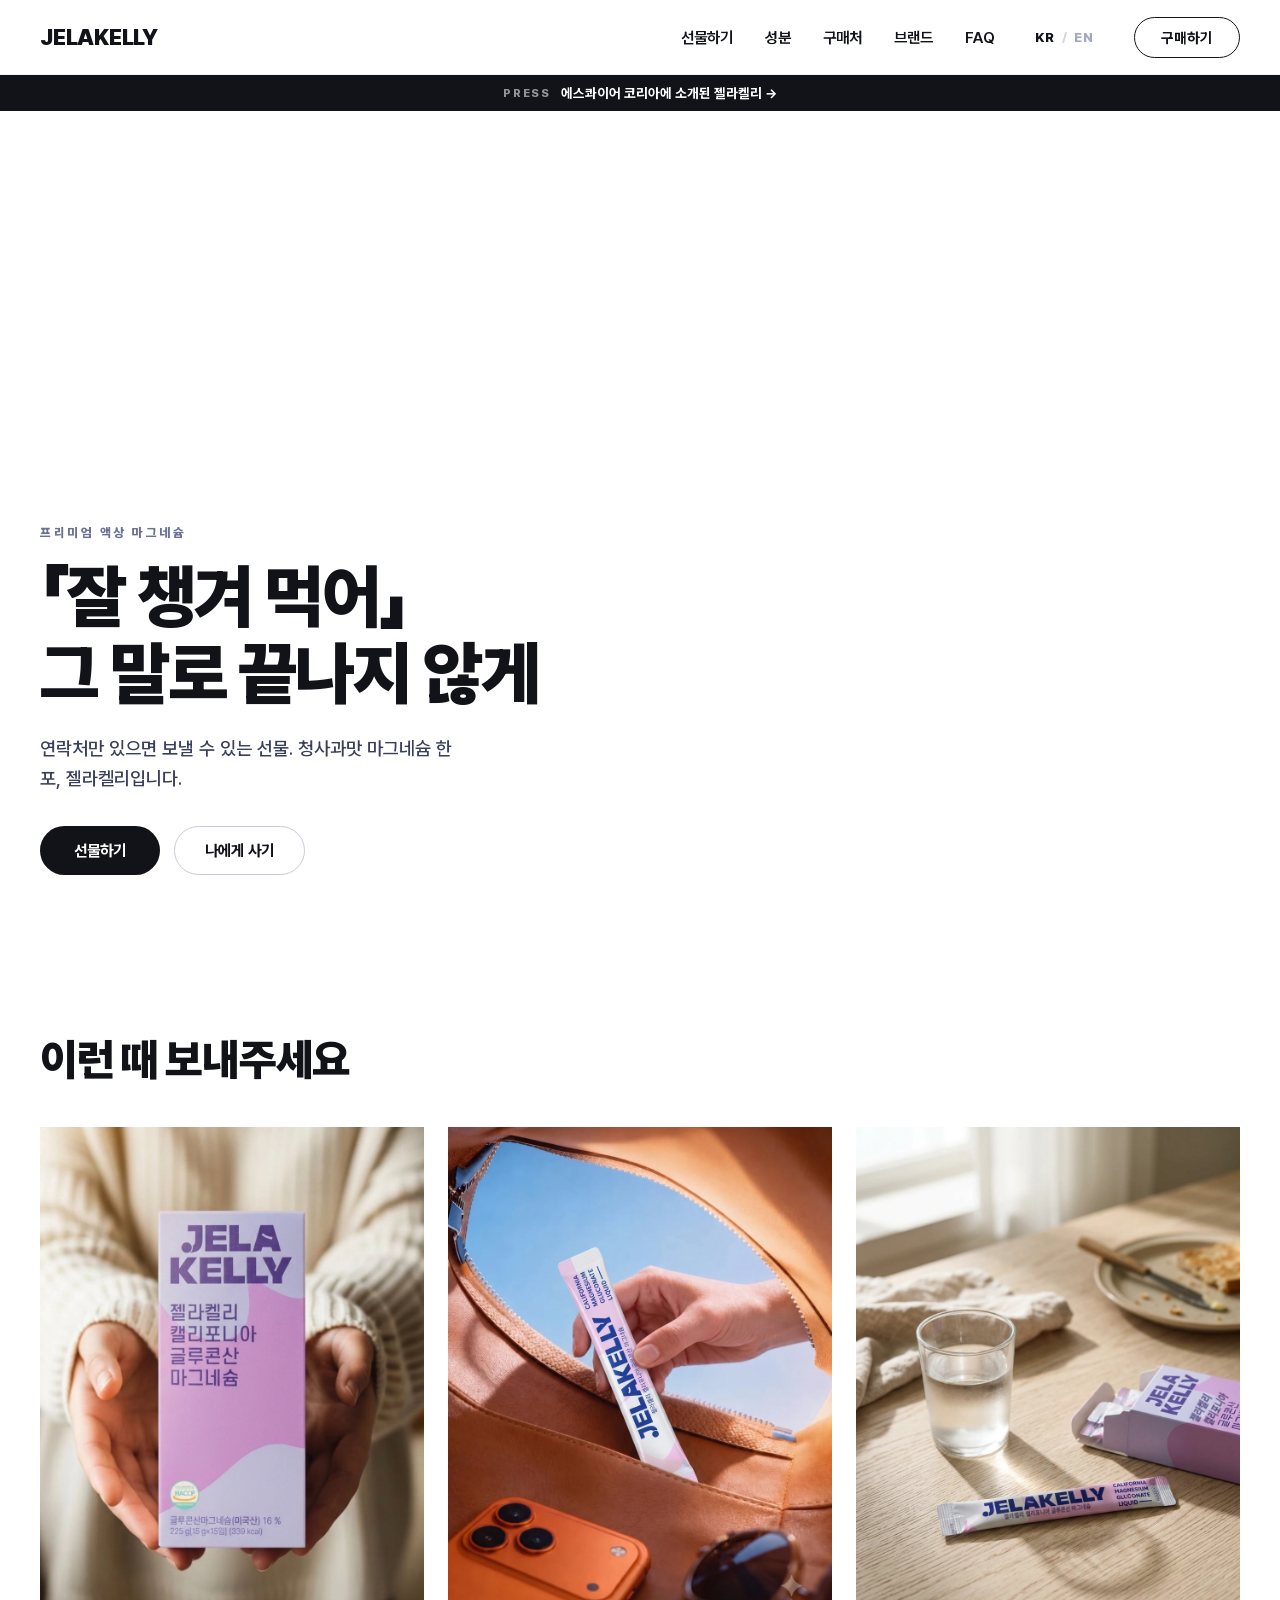
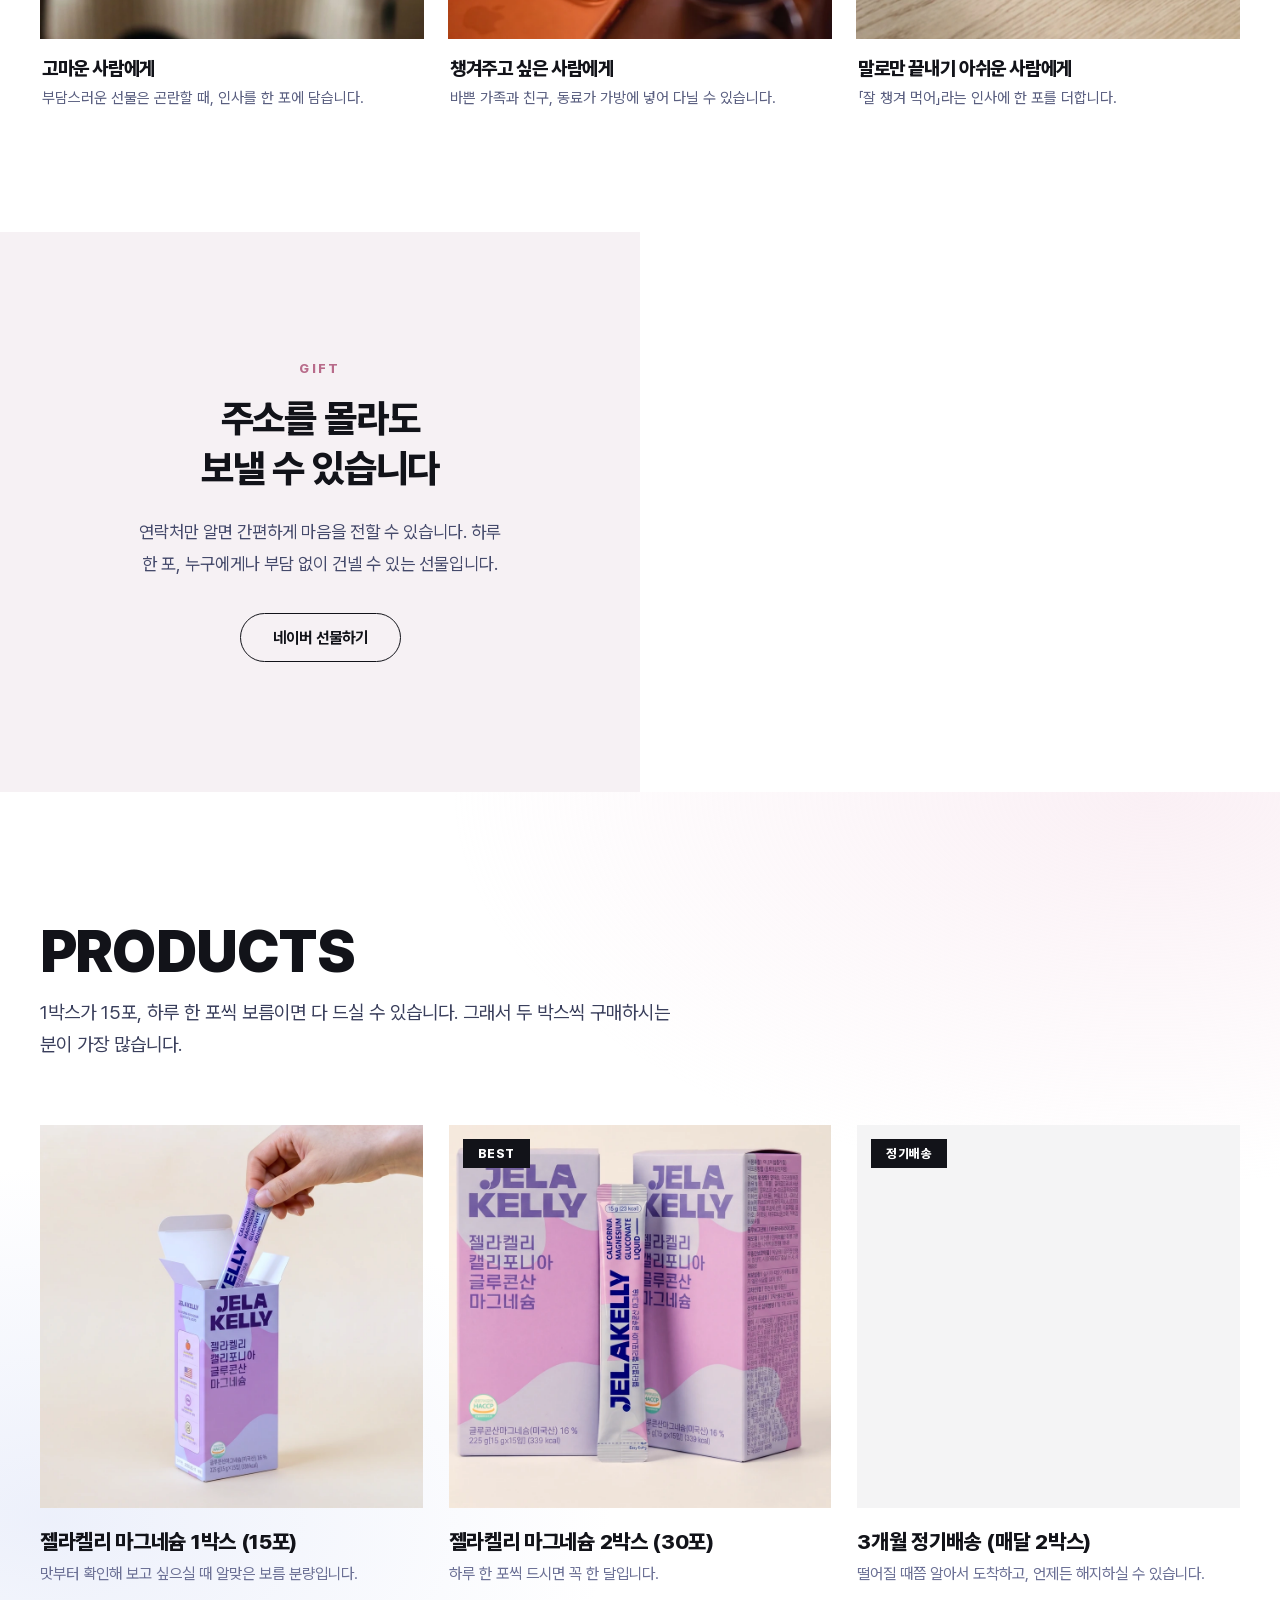
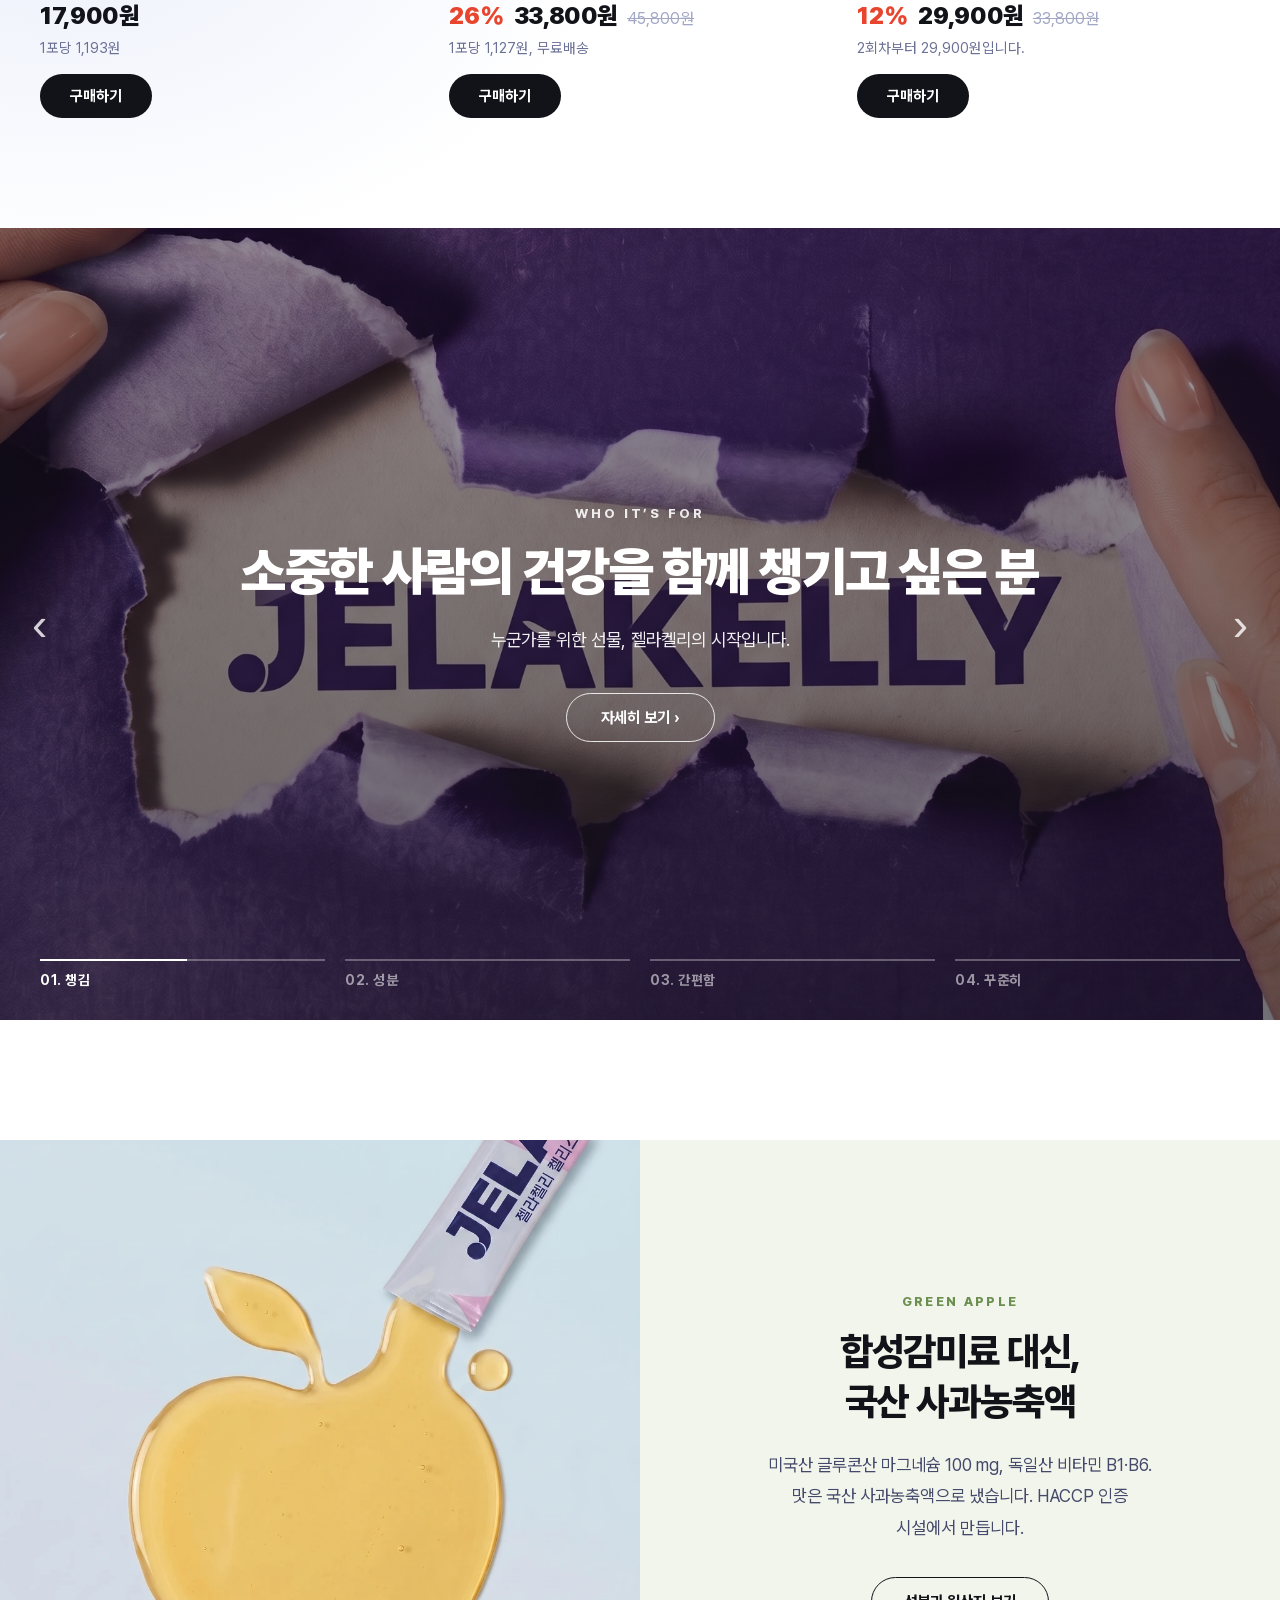
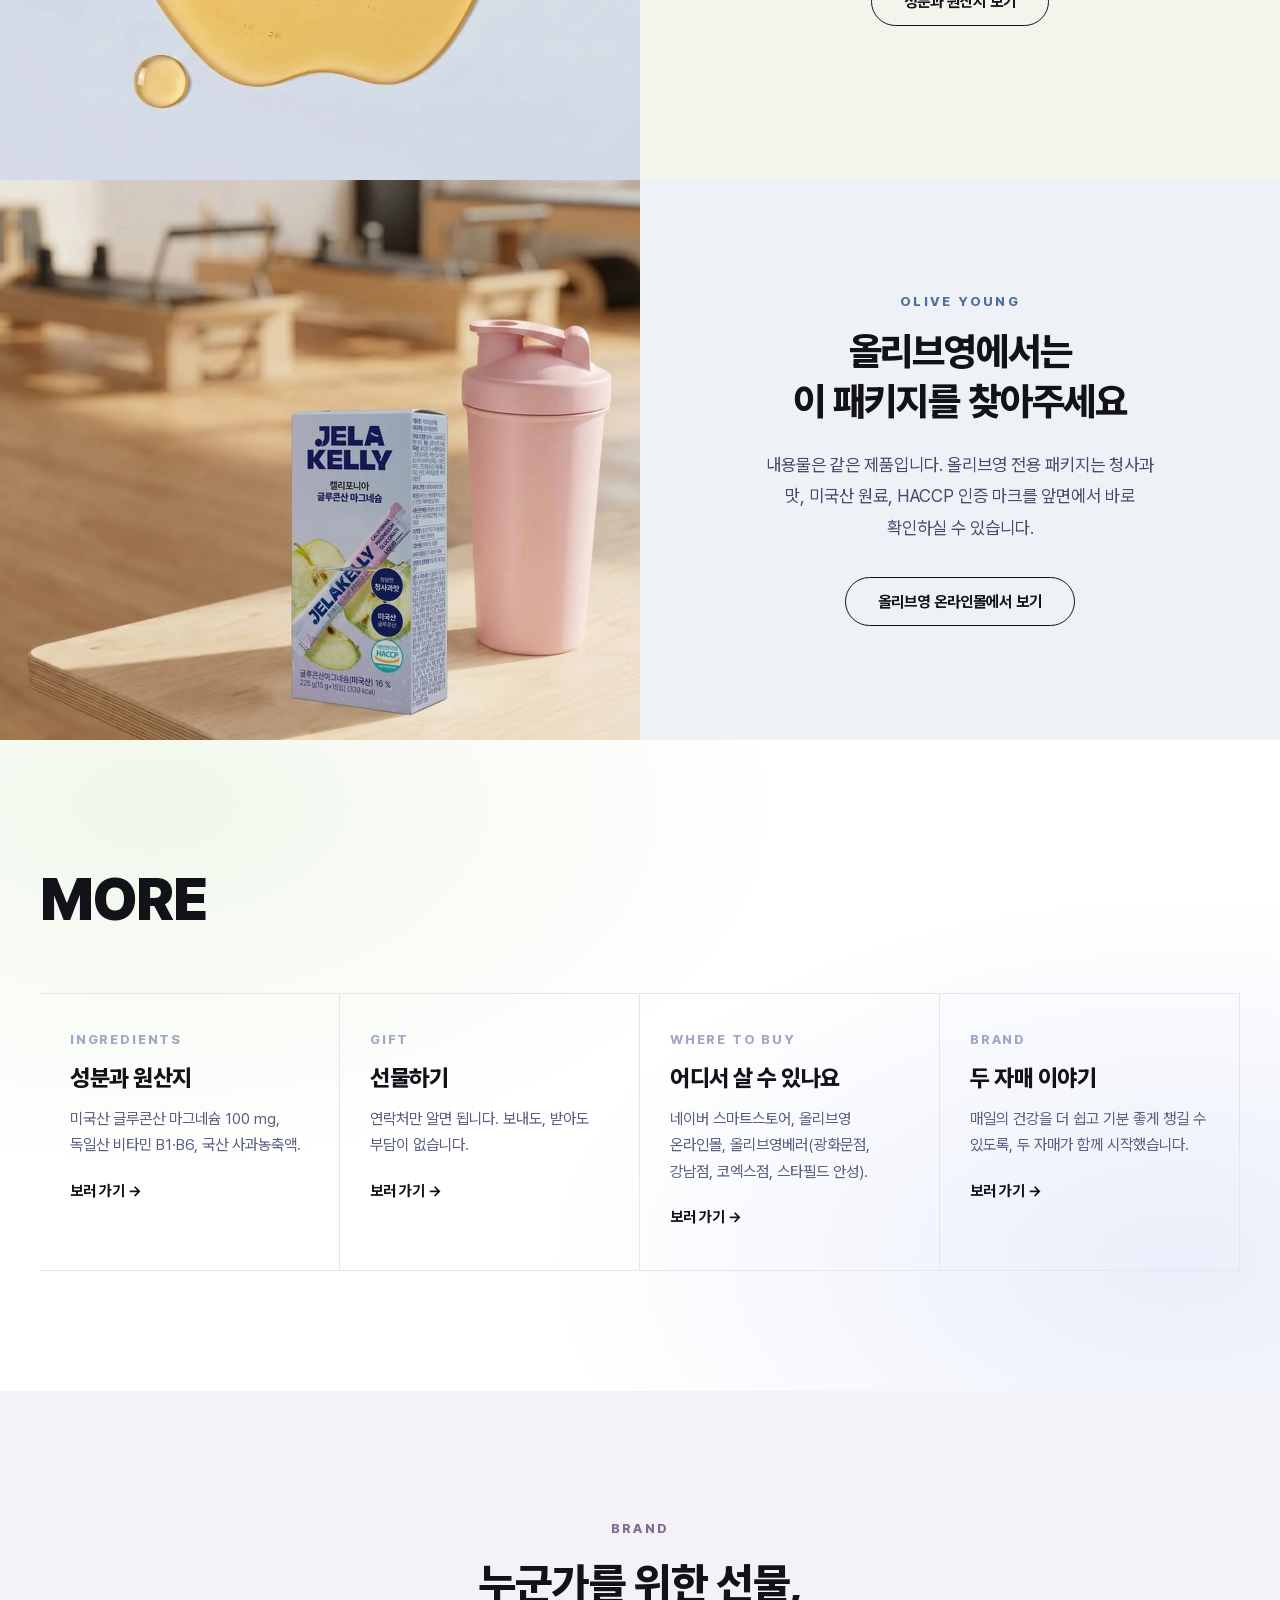
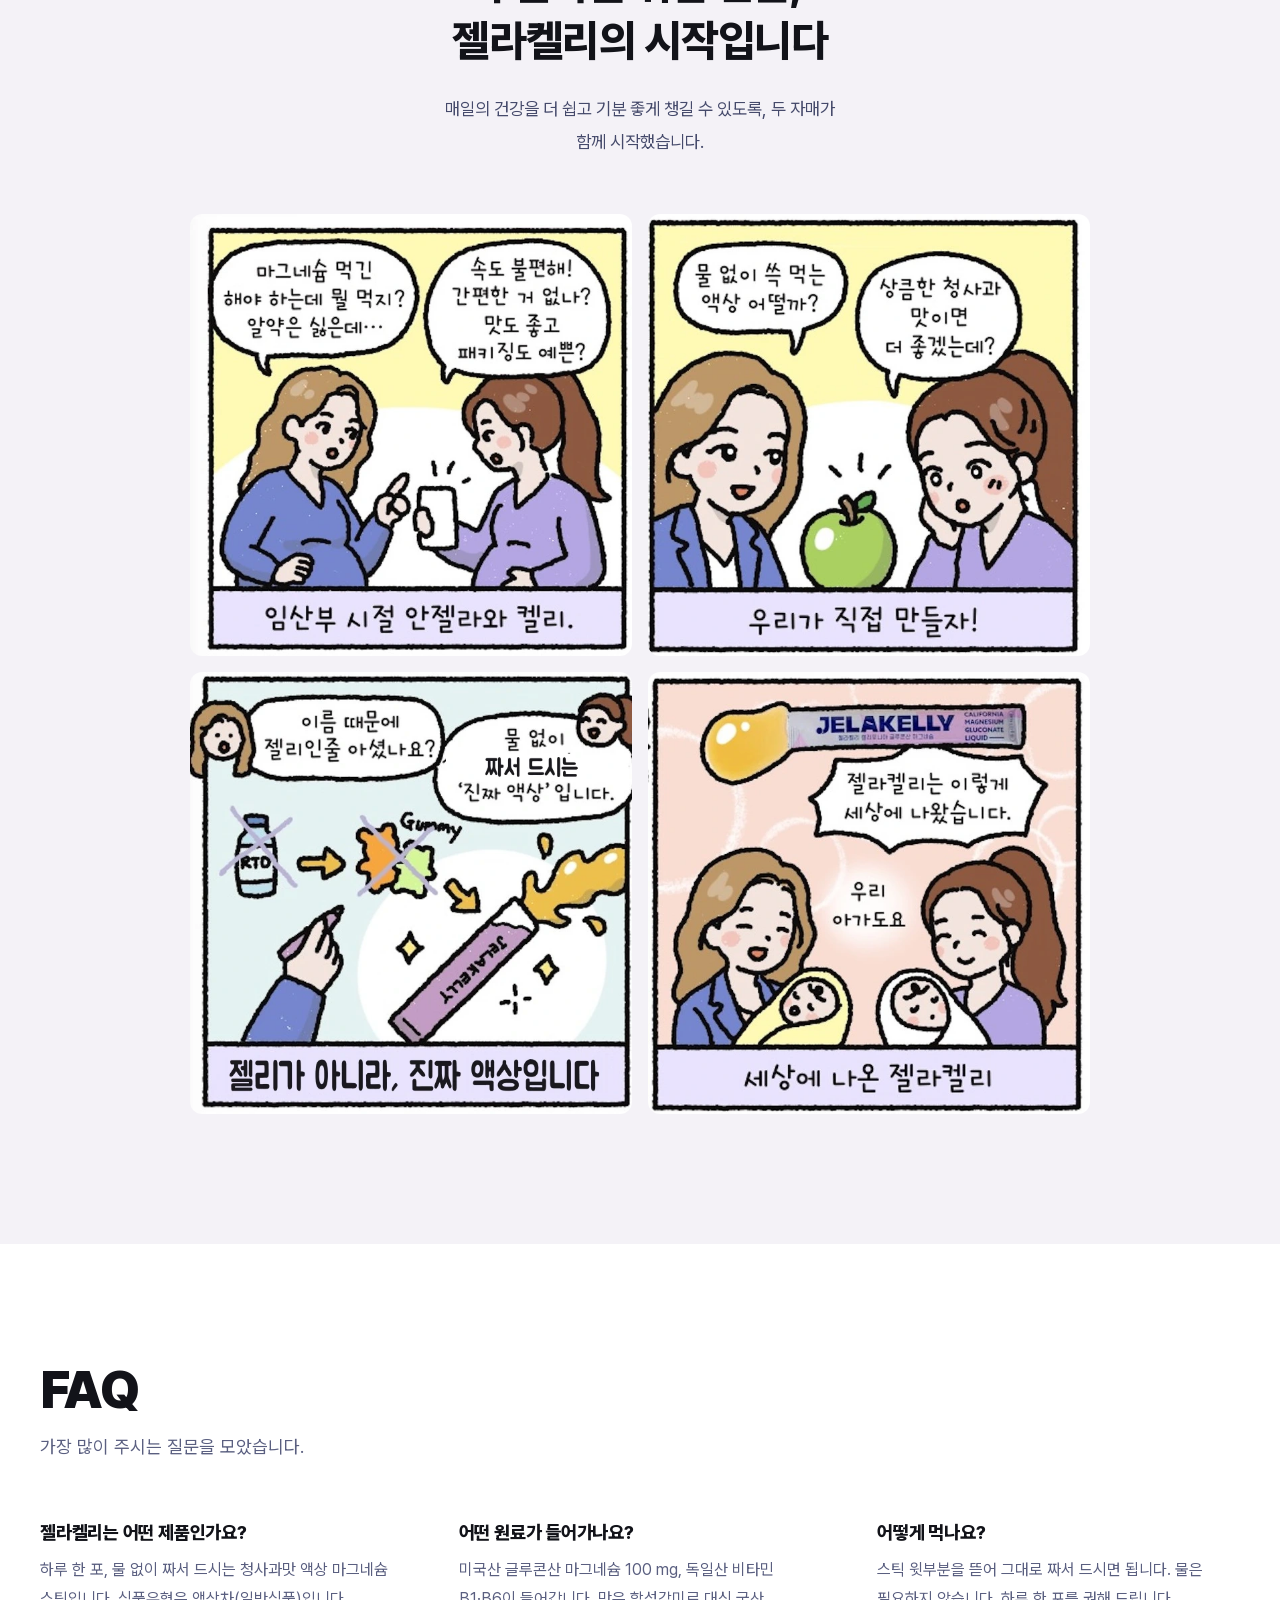
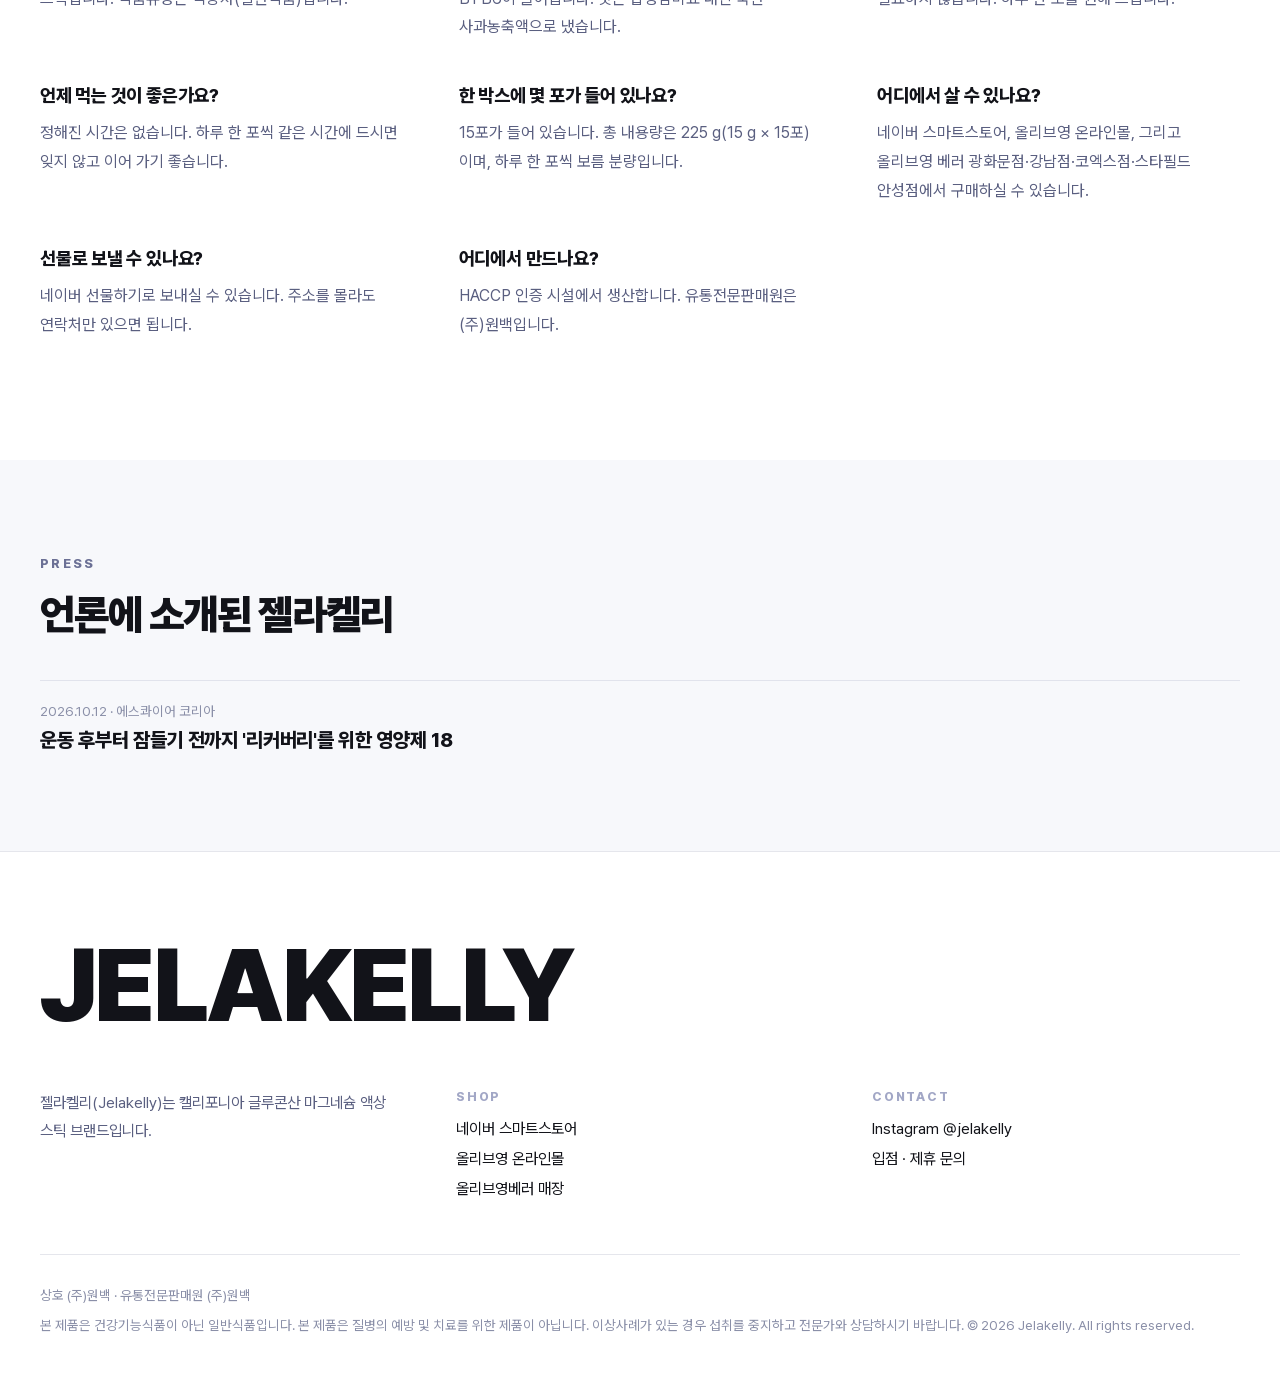
==== commit 02b588ad: "Update index.html" ====
--- a/index.html
+++ b/index.html
@@ -303,7 +303,7 @@
 </div>
 </div>
 </div>
-</div></section><section id="occasions" style="background:rgb(247,248,251);"><div class="wrap" style="padding-top:96px;padding-bottom:96px;"><p style="margin:0 0 16px;font-size:13px;font-weight:800;letter-spacing:.18em;text-transform:uppercase;color:rgb(107,112,149);">Occasions</p><h2 class="lead" style="margin:0 0 40px;font-size:clamp(30px,3.4vw,52px);font-weight:900;letter-spacing:-.03em;line-height:1.25;color:rgb(18,19,25);">이런 때 보내주세요</h2><div style="display:grid;grid-template-columns:repeat(auto-fit,minmax(260px,1fr));gap:20px;"><div class="rv on" style="background:#fff;border:1px solid rgb(229,230,236);border-radius:20px;padding:32px 28px;"><p style="margin:0 0 14px;font-size:12.5px;font-weight:800;letter-spacing:.14em;color:rgb(162,167,198);">01</p><h3 style="margin:0 0 12px;font-size:20px;font-weight:800;letter-spacing:-.02em;line-height:1.4;color:rgb(18,19,25);">고마운 사람에게</h3><p style="margin:0;font-size:15.5px;line-height:1.75;color:rgb(69,74,107);text-wrap:pretty;">도움을 받고 인사를 전하고 싶은데, 부담스러운 선물은 곤란할 때.</p></div><div class="rv on" style="background:#fff;border:1px solid rgb(229,230,236);border-radius:20px;padding:32px 28px;"><p style="margin:0 0 14px;font-size:12.5px;font-weight:800;letter-spacing:.14em;color:rgb(162,167,198);">02</p><h3 style="margin:0 0 12px;font-size:20px;font-weight:800;letter-spacing:-.02em;line-height:1.4;color:rgb(18,19,25);">챙겨주고 싶은 사람에게</h3><p style="margin:0;font-size:15.5px;line-height:1.75;color:rgb(69,74,107);text-wrap:pretty;">바쁜 가족, 친구, 동료에게 한 포씩 가볍게 건넬 수 있습니다.</p></div><div class="rv on" style="background:#fff;border:1px solid rgb(229,230,236);border-radius:20px;padding:32px 28px;"><p style="margin:0 0 14px;font-size:12.5px;font-weight:800;letter-spacing:.14em;color:rgb(162,167,198);">03</p><h3 style="margin:0 0 12px;font-size:20px;font-weight:800;letter-spacing:-.02em;line-height:1.4;color:rgb(18,19,25);">말로만 끝내기 아쉬운 사람에게</h3><p style="margin:0;font-size:15.5px;line-height:1.75;color:rgb(69,74,107);text-wrap:pretty;">「잘 챙겨 먹어」라는 인사에 한 포를 더해서 보냅니다.</p></div></div><div style="margin-top:40px;"><a data-jk="gift" href="https://smartstore.naver.com/jelakelly" target="_blank" style="display:inline-block;background:rgb(18,19,25);color:#fff;padding:15px 34px;border-radius:100px;font-size:15.5px;font-weight:700;">선물하기</a></div></div></section><section class="split" id="gift">
+</div></section><section id="occasions"><div class="wrap" style="padding-top:96px;padding-bottom:120px;"><h2 class="lead rv on" style="margin:0 0 40px;font-size:clamp(30px,3.4vw,52px);font-weight:900;letter-spacing:-.03em;line-height:1.25;color:rgb(18,19,25);">이런 때 보내주세요</h2><div style="display:grid;grid-template-columns:repeat(auto-fit,minmax(260px,1fr));gap:24px;"><figure class="rv on" style="margin:0;"><div style="overflow:hidden;aspect-ratio:3/4;"><img alt="리본과 카드를 곁들인 젤라켈리 선물 박스" decoding="async" loading="lazy" src="/assets/a1ab8779.webp" style="display:block;width:100%;height:100%;object-fit:cover;transition:transform 1.2s cubic-bezier(0.16,1,0.3,1);"/></div><figcaption style="padding:18px 2px 0;"><p style="margin:0 0 6px;font-size:19px;font-weight:800;letter-spacing:-.02em;color:rgb(18,19,25);">고마운 사람에게</p><p style="margin:0;font-size:15px;line-height:1.7;color:rgb(90,95,128);text-wrap:pretty;">부담스러운 선물은 곤란할 때, 인사를 한 포에 담습니다.</p></figcaption></figure><figure class="rv on" style="margin:0;"><div style="overflow:hidden;aspect-ratio:3/4;"><img alt="가방에서 젤라켈리 한 포를 꺼내는 손" decoding="async" loading="lazy" src="/assets/dfd329b6.webp" style="display:block;width:100%;height:100%;object-fit:cover;transition:transform 1.2s cubic-bezier(0.16,1,0.3,1);"/></div><figcaption style="padding:18px 2px 0;"><p style="margin:0 0 6px;font-size:19px;font-weight:800;letter-spacing:-.02em;color:rgb(18,19,25);">챙겨주고 싶은 사람에게</p><p style="margin:0;font-size:15px;line-height:1.7;color:rgb(90,95,128);text-wrap:pretty;">바쁜 가족과 친구, 동료가 가방에 넣어 다닐 수 있습니다.</p></figcaption></figure><figure class="rv on" style="margin:0;"><div style="overflow:hidden;aspect-ratio:3/4;"><img alt="아침 식탁 위의 젤라켈리와 물 한 잔" decoding="async" loading="lazy" src="/assets/1c470f12.webp" style="display:block;width:100%;height:100%;object-fit:cover;transition:transform 1.2s cubic-bezier(0.16,1,0.3,1);"/></div><figcaption style="padding:18px 2px 0;"><p style="margin:0 0 6px;font-size:19px;font-weight:800;letter-spacing:-.02em;color:rgb(18,19,25);">말로만 끝내기 아쉬운 사람에게</p><p style="margin:0;font-size:15px;line-height:1.7;color:rgb(90,95,128);text-wrap:pretty;">「잘 챙겨 먹어」라는 인사에 한 포를 더합니다.</p></figcaption></figure></div></div></section><section class="split" id="gift">
 <div class="rv pane on" style="background: rgb(246, 241, 244); display: flex; flex-direction: column; align-items: center; justify-content: center; text-align: center; padding: 96px 48px;">
 <p style="margin: 0px 0px 18px; font-size: 13px; font-weight: 800; letter-spacing: 0.18em; text-transform: uppercase; color: rgb(184, 107, 138);">Gift</p>
 <h2 class="lead" style="margin: 0px 0px 22px; font-size: clamp(30px, 3vw, 46px); font-weight: 800; letter-spacing: -0.03em; line-height: 1.3;">주소를 몰라도
@@ -359,27 +359,7 @@
 <p style="margin: 9px 0px 0px; font-size: 14.5px; color: rgb(107, 112, 149);">2회차부터 29,900원입니다.</p>
 <span style="display: inline-block; margin-top: 18px; background: rgb(18, 19, 25); color: rgb(255, 255, 255); padding: 13px 30px; border-radius: 100px; font-size: 15px; font-weight: 700; text-align: center; width: fit-content;">구매하기</span>
 </a>
-</div></div></section><div style="height: 84px;"></div><section class="wrap" style="padding-bottom: 120px;">
-<div style="display: grid; grid-template-columns: repeat(auto-fit, minmax(260px, 1fr)); gap: 24px;">
-<figure class="rv on" style="margin: 0px;">
-<div style="overflow: hidden; aspect-ratio: 3 / 4;">
-<img alt="물 없이, 어디서나 한 포" class="scp3" decoding="async" src="/assets/dfd329b6.webp" style="width: 100%; height: 100%; object-fit: cover; display: block; transition: transform 1.2s cubic-bezier(0.16, 1, 0.3, 1);"/>
-</div>
-<figcaption style="padding: 16px 2px 0px; font-size: 13.5px; font-weight: 800; color: rgb(18, 19, 25); text-transform: uppercase; letter-spacing: 0.12em;">Anywhere</figcaption>
-</figure>
-<figure class="rv on" style="margin: 0px;">
-<div style="overflow: hidden; aspect-ratio: 3 / 4;">
-<img alt="가을에 보내는 선물" class="scp3" decoding="async" loading="lazy" src="/assets/a1ab8779.webp" style="width: 100%; height: 100%; object-fit: cover; display: block; transition: transform 1.2s cubic-bezier(0.16, 1, 0.3, 1);"/>
-</div>
-<figcaption style="padding: 16px 2px 0px; font-size: 13.5px; font-weight: 800; color: rgb(18, 19, 25); text-transform: uppercase; letter-spacing: 0.12em;">Gift</figcaption>
-</figure>
-<figure class="rv on" style="margin: 0px;">
-<div style="overflow: hidden; aspect-ratio: 3 / 4;">
-<img alt="아침에 물 한 잔과 함께" class="scp3" decoding="async" loading="lazy" src="/assets/1c470f12.webp" style="width: 100%; height: 100%; object-fit: cover; display: block; transition: transform 1.2s cubic-bezier(0.16, 1, 0.3, 1);"/>
-</div>
-<figcaption style="padding: 16px 2px 0px; font-size: 13.5px; font-weight: 800; color: rgb(18, 19, 25); text-transform: uppercase; letter-spacing: 0.12em;">Daily</figcaption>
-</figure>
-</div></section><div style="height: 84px;"></div><section id="fit" style="position: relative; height: 88vh; min-height: 640px; overflow: hidden; background: rgb(22, 24, 46);">
+</div></div></section><section id="fit" style="position: relative; height: 88vh; min-height: 640px; overflow: hidden; background: rgb(22, 24, 46);">
 <div class="jk-slide" style="position: absolute; inset: 0px; opacity: 1; transition: opacity 1.4s cubic-bezier(0.4, 0, 0.2, 1);">
 <img alt="" class="jk-slide-img" decoding="async" loading="lazy" src="/assets/c8f5a017.webp" style="width: 100%; height: 100%; object-fit: cover; display: block; transform: scale(1.06); transition: transform 7s linear;"/>
 <div style="position: absolute; inset: 0px; background: linear-gradient(rgba(18, 19, 25, 0.38), rgba(18, 19, 25, 0.6));"></div>
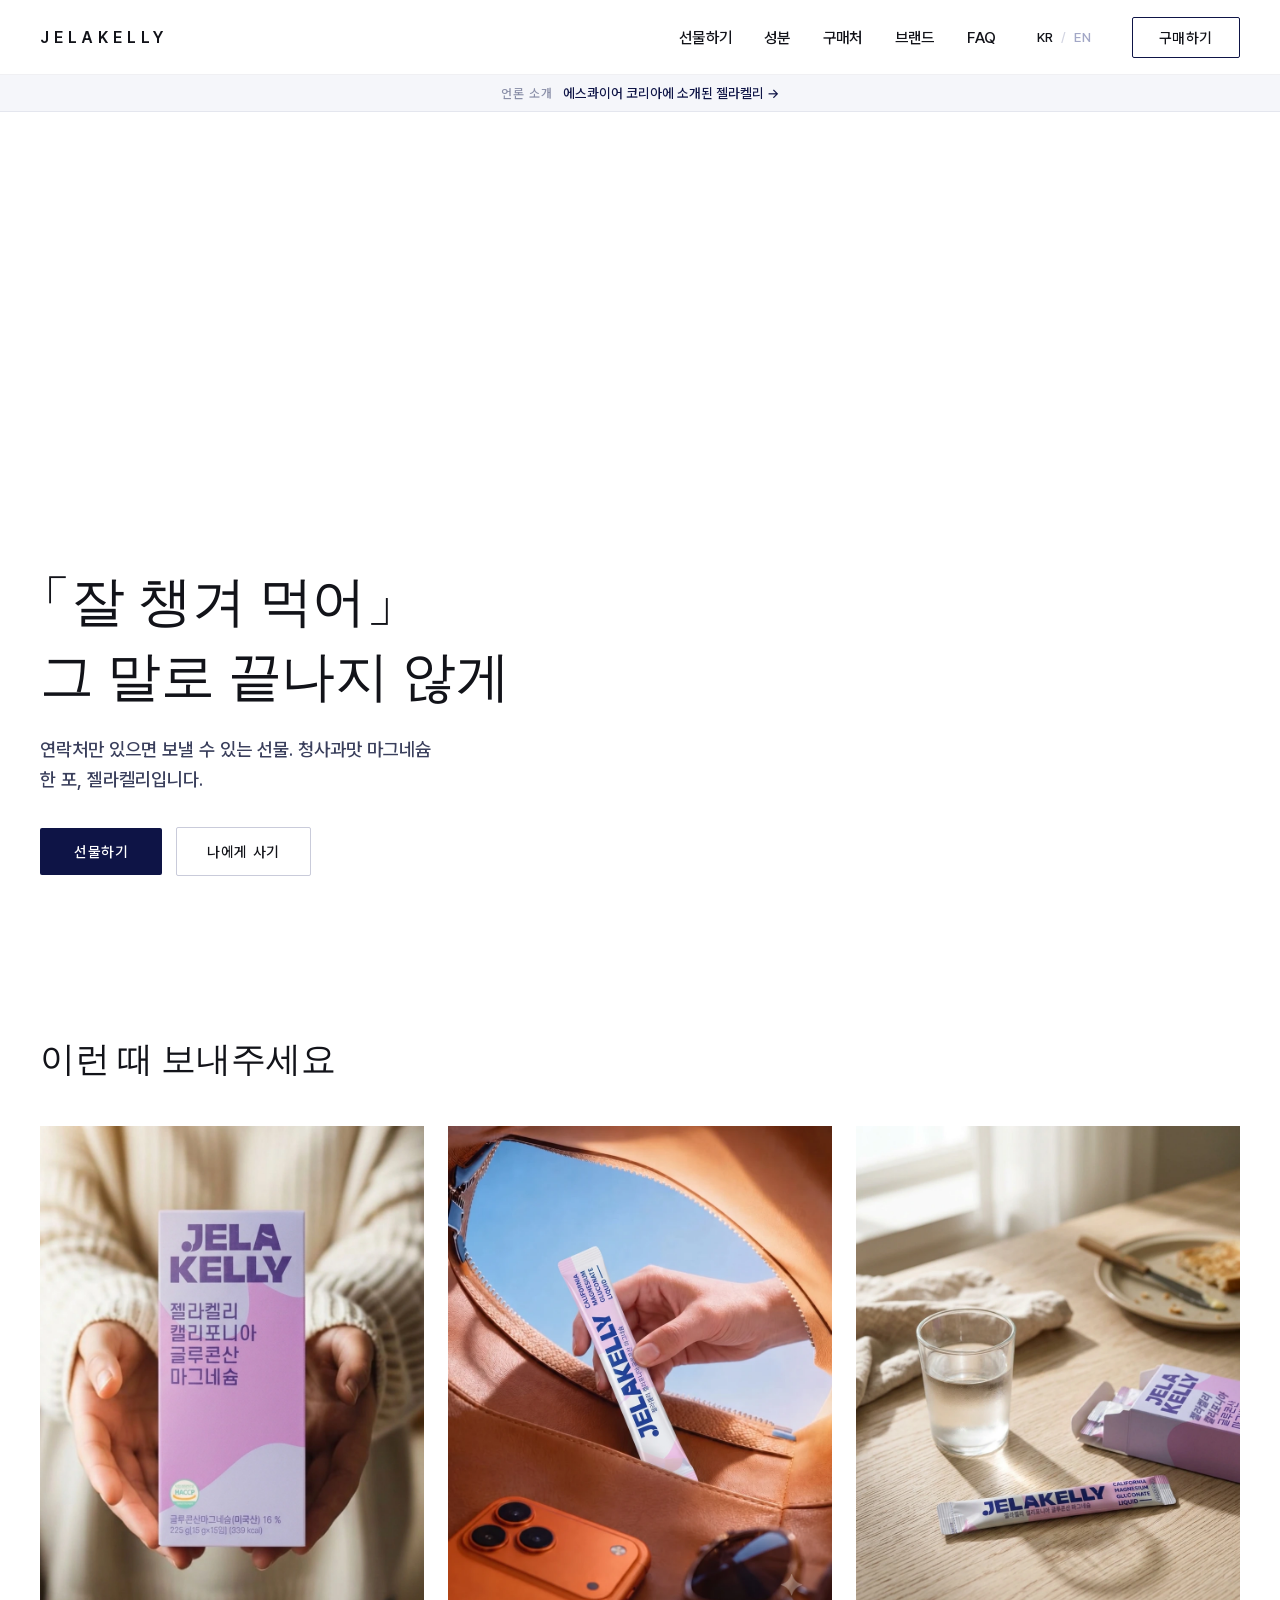
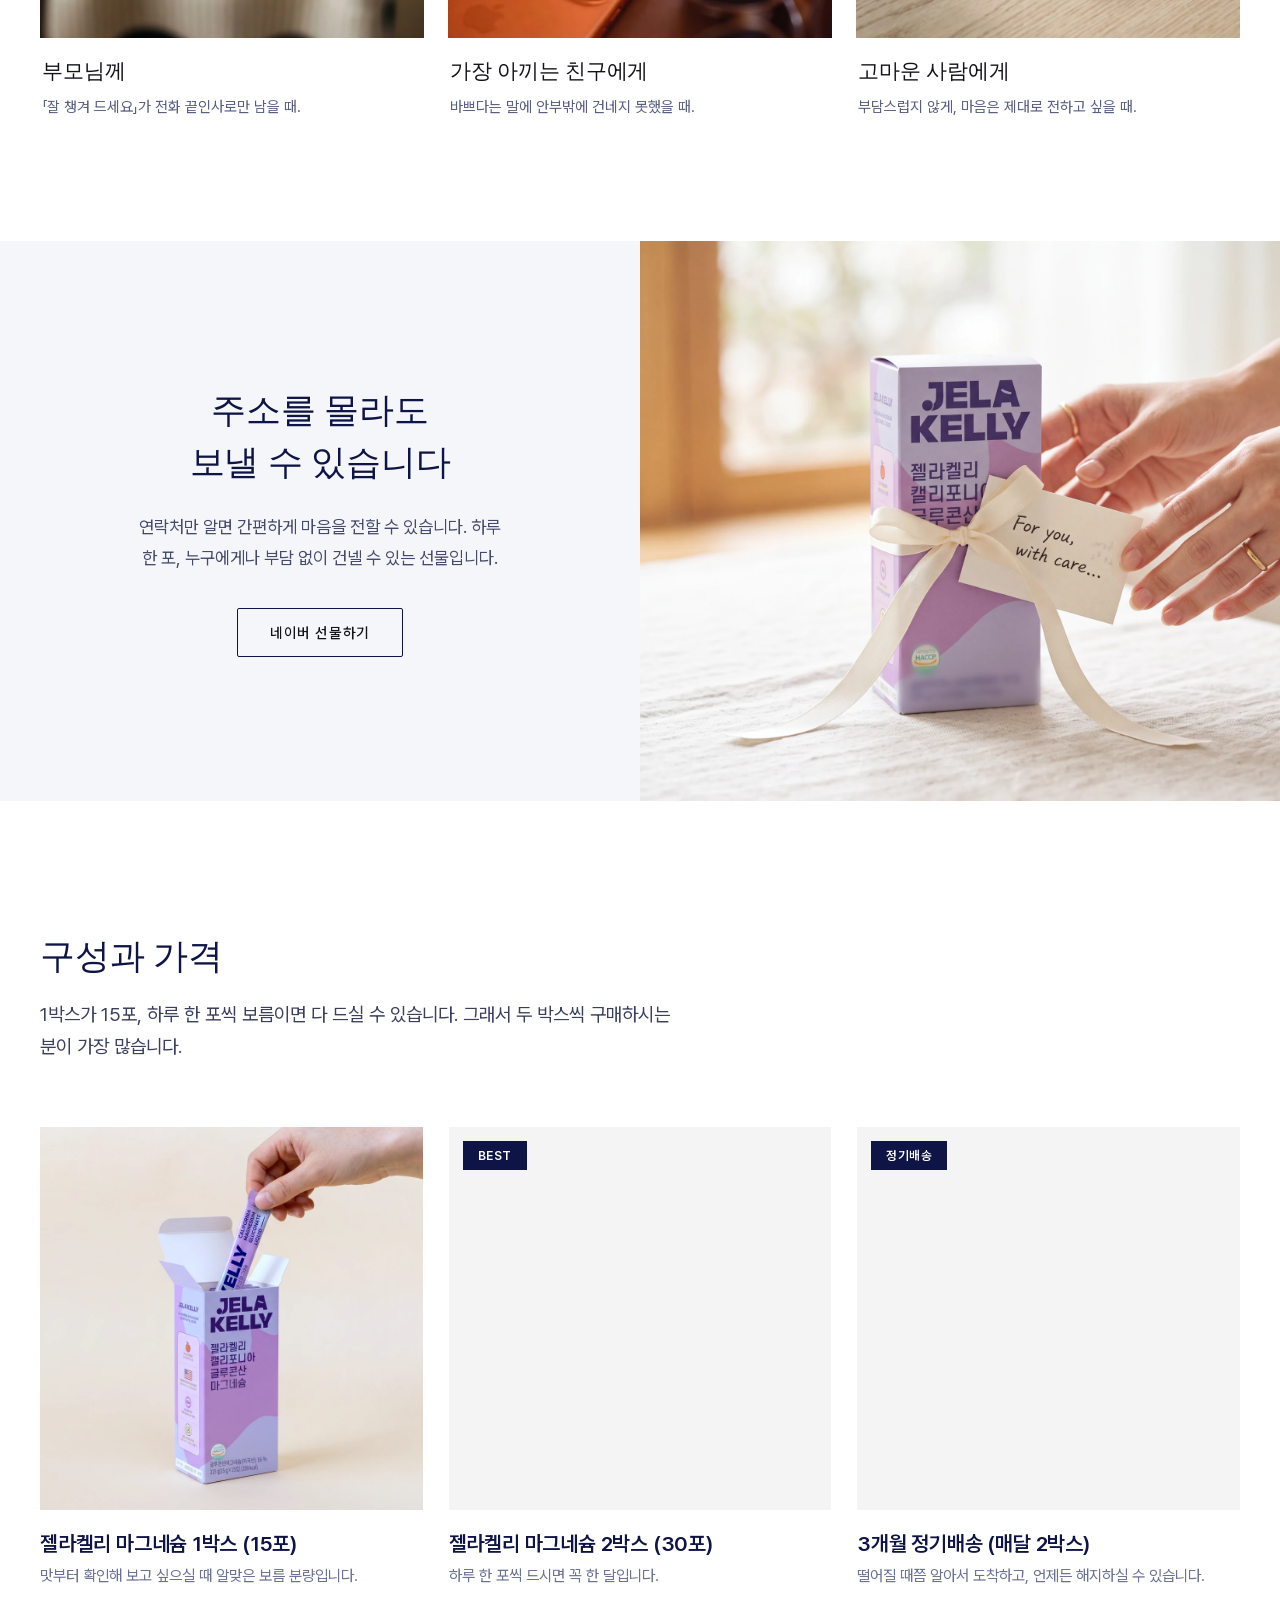
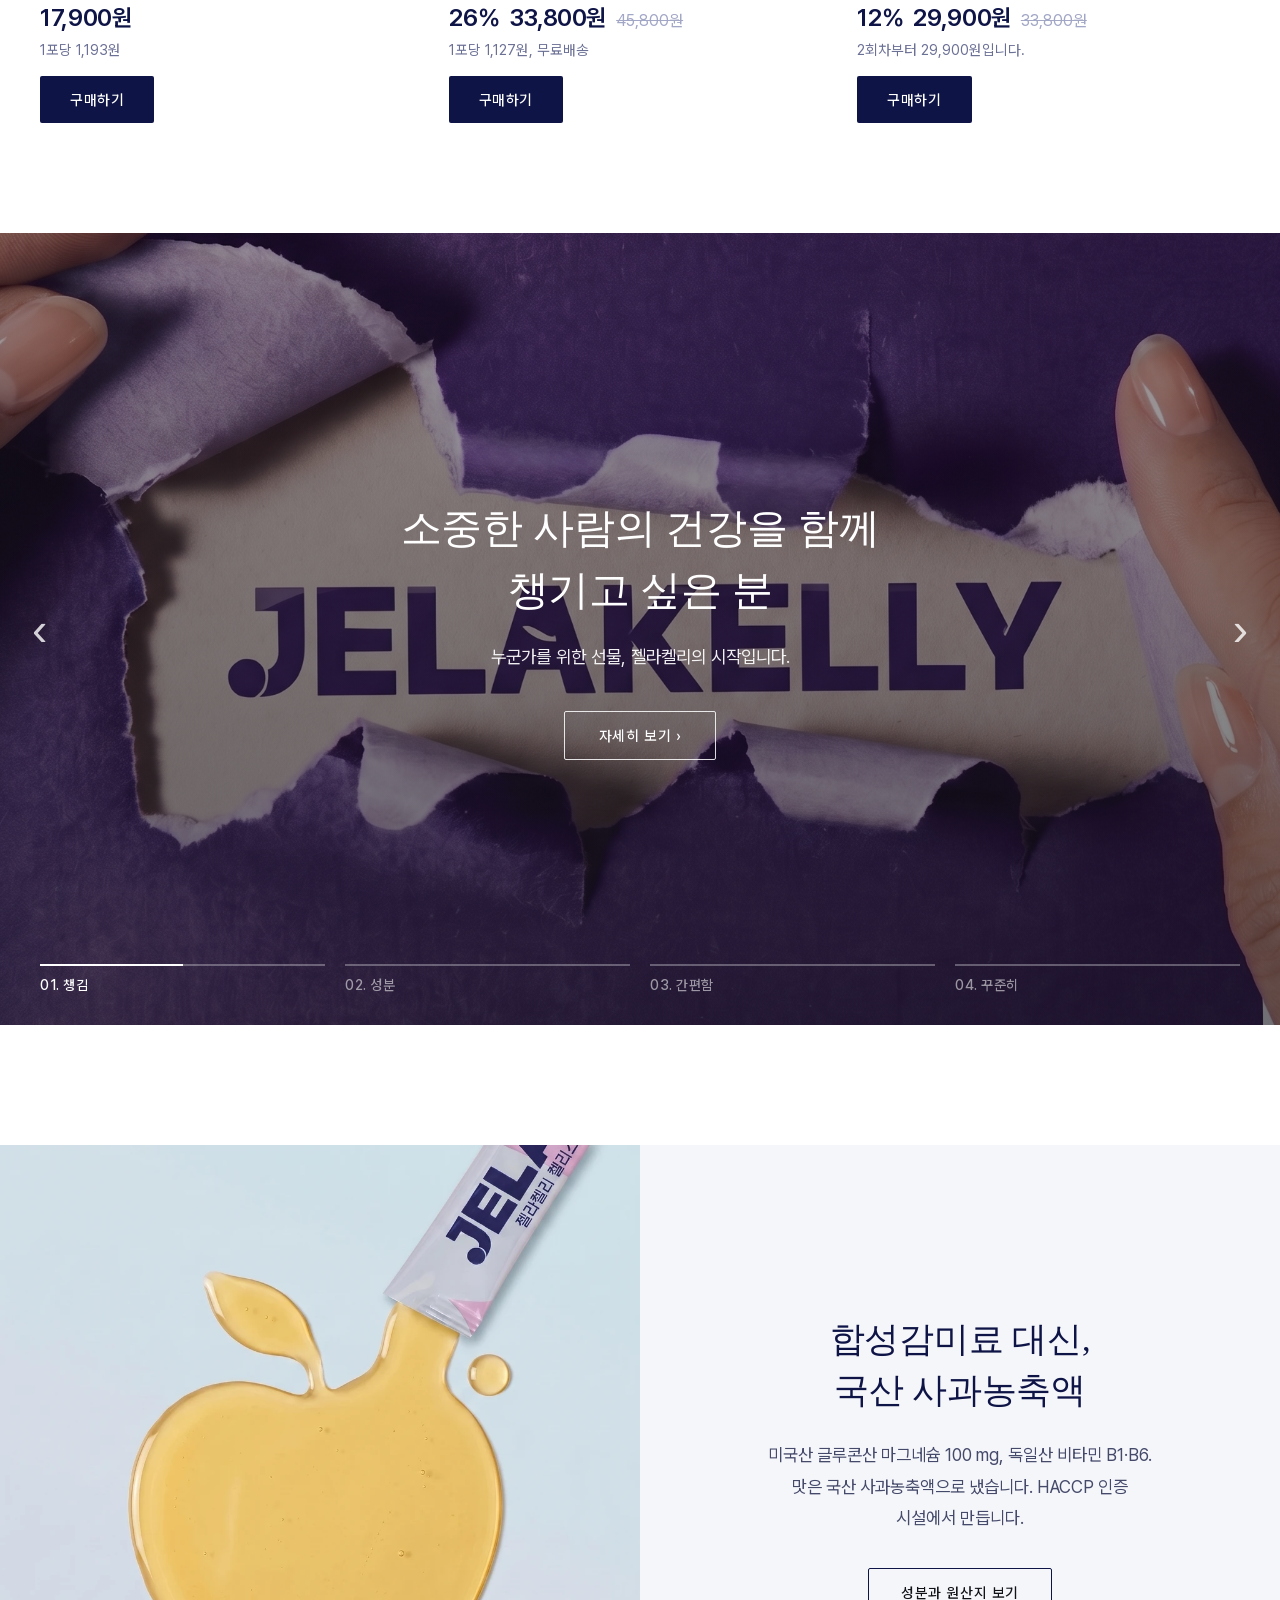
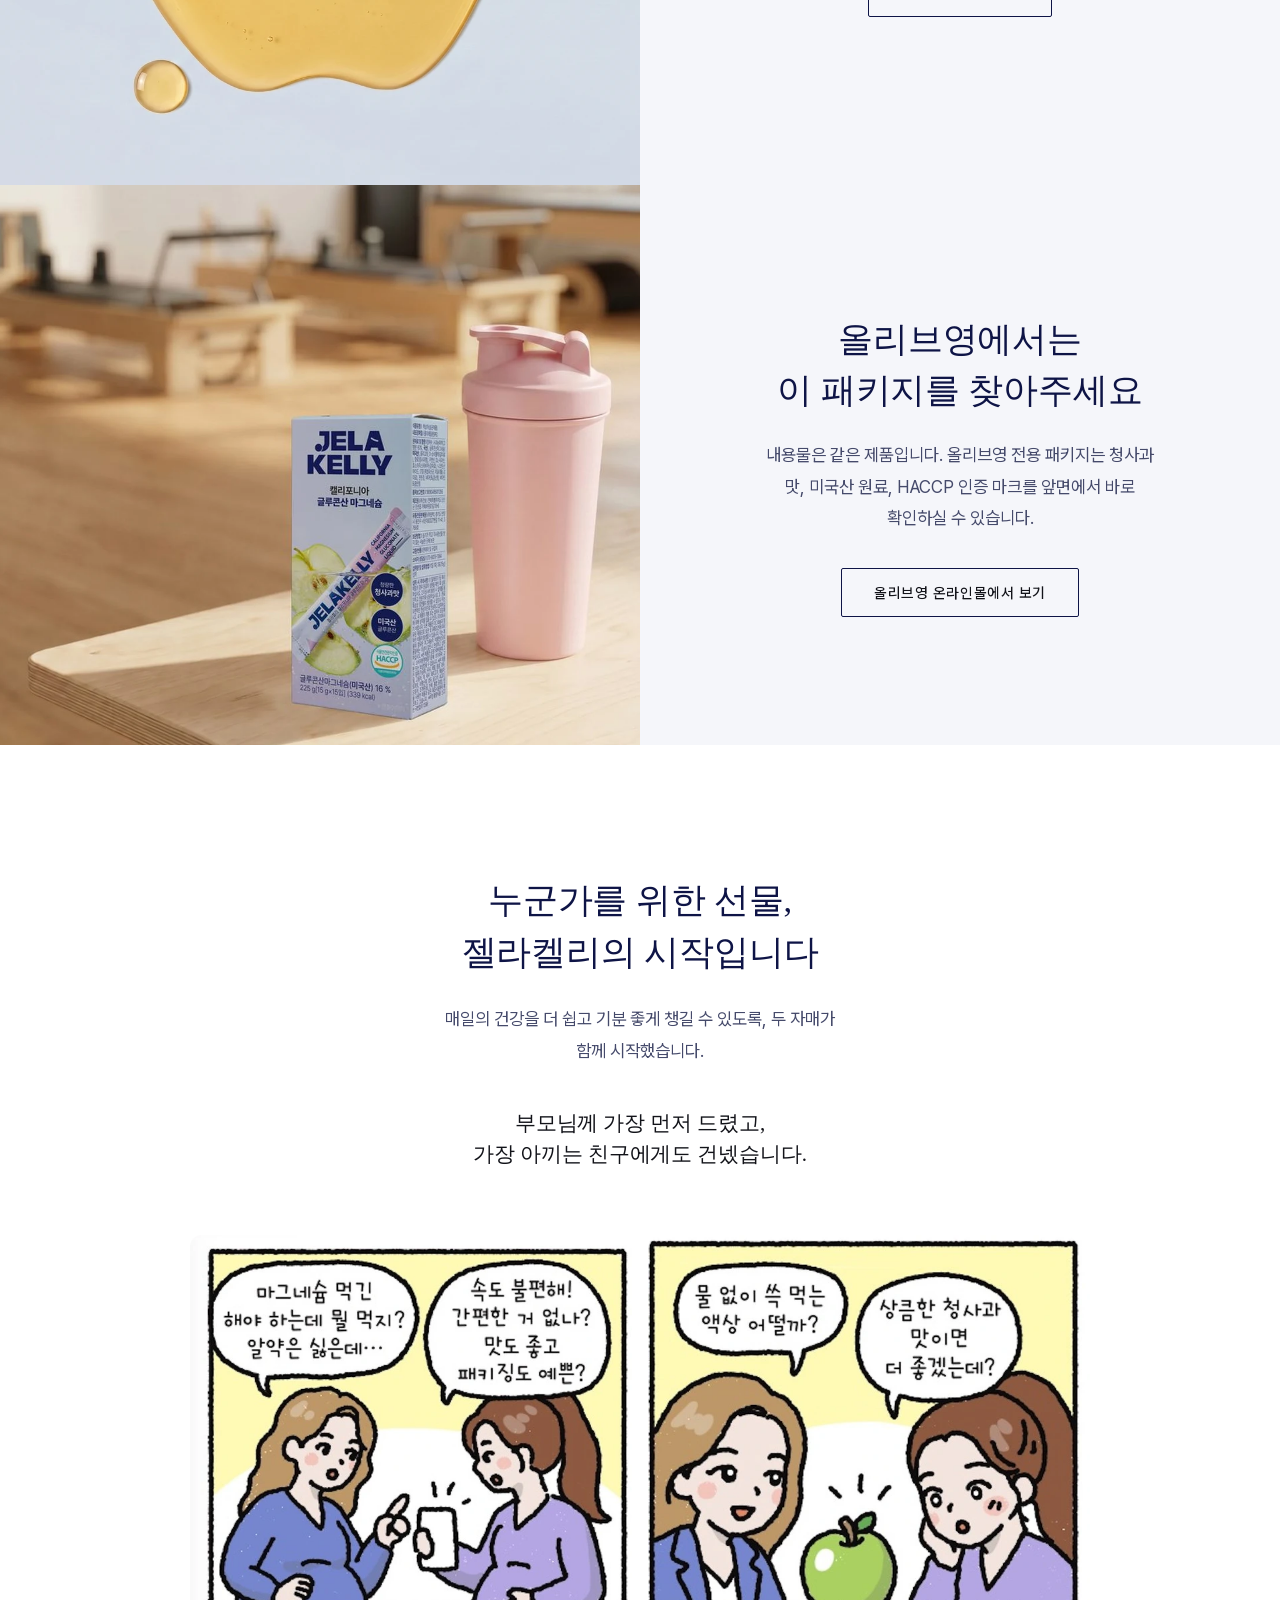
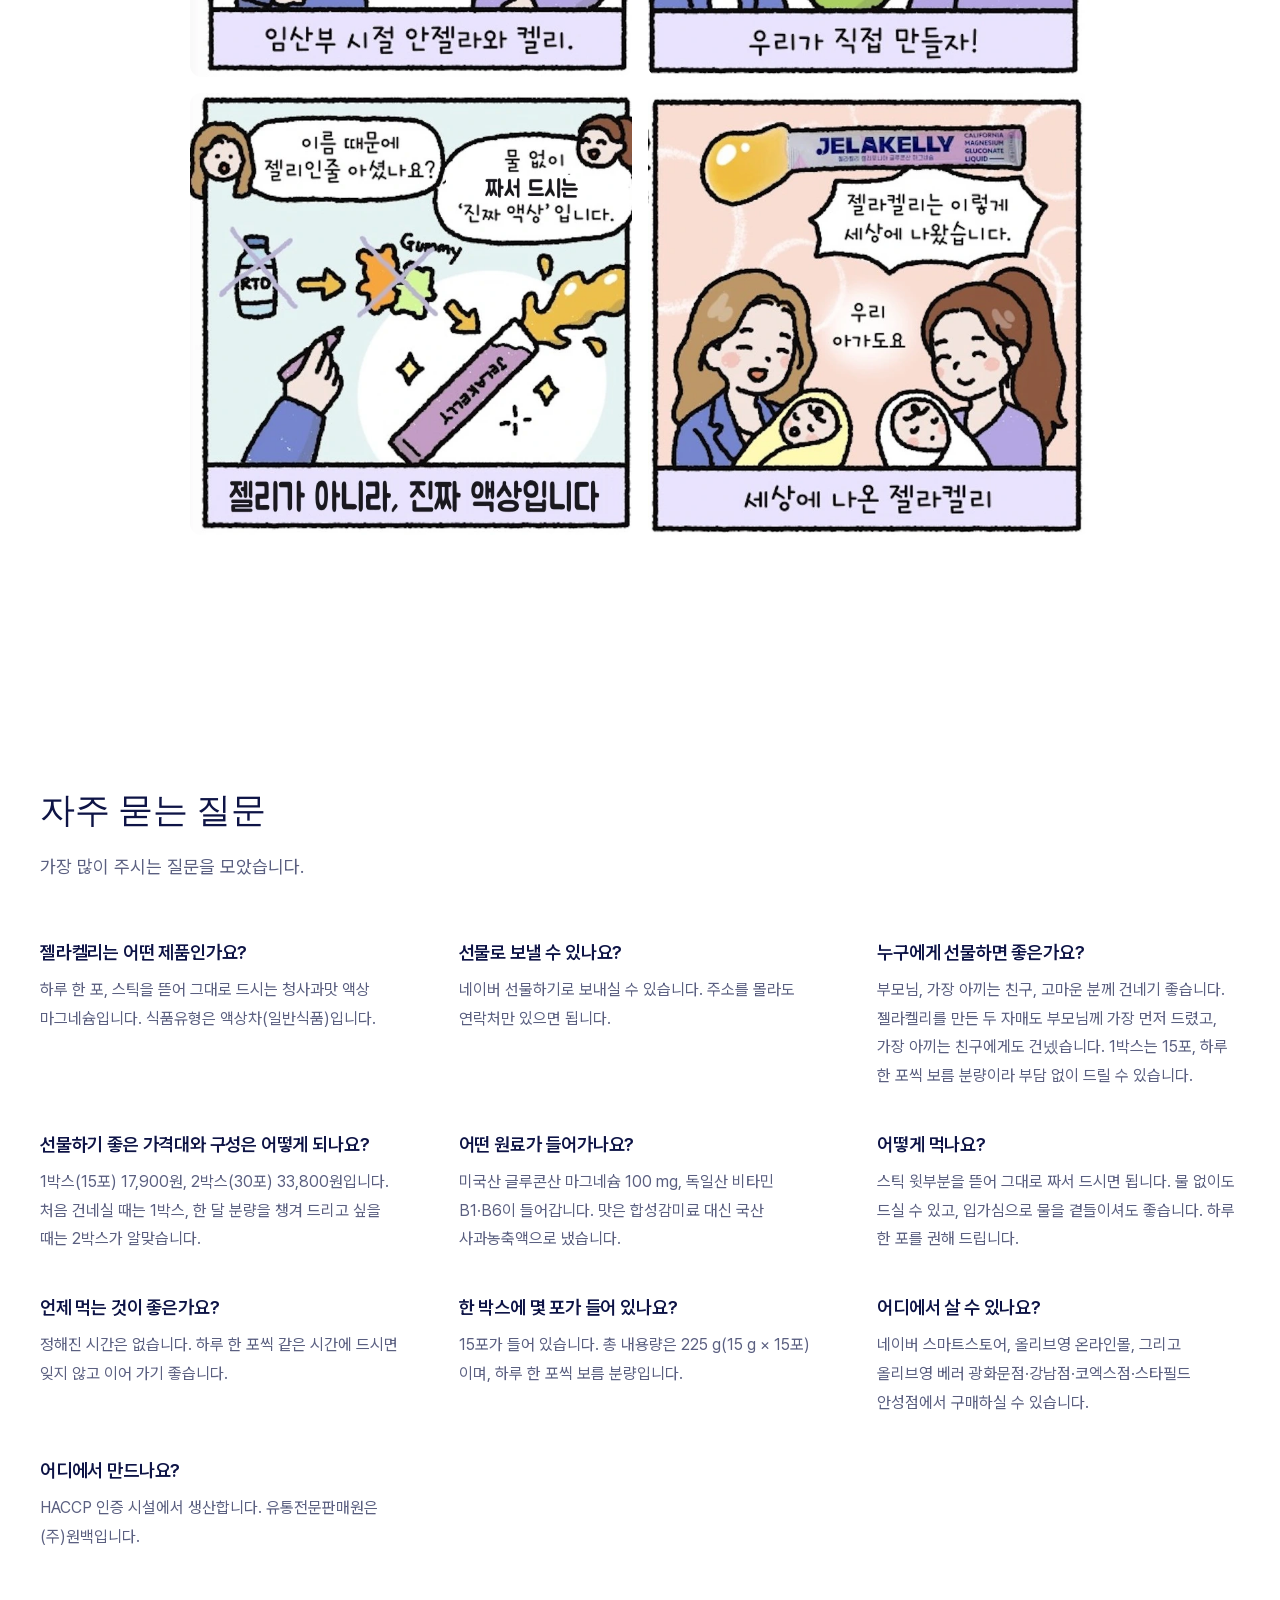
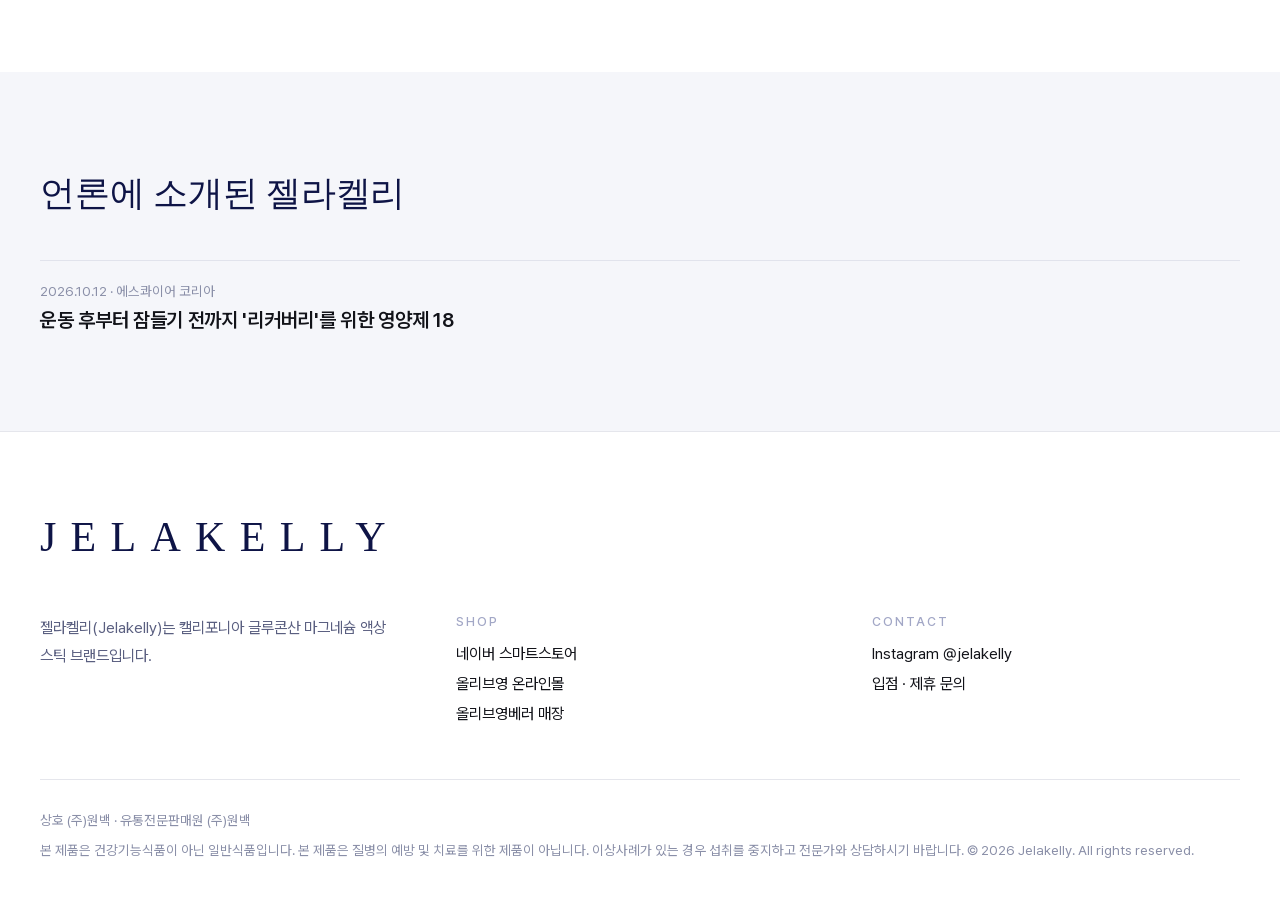
==== commit 17725386: "Update index.html" ====
--- a/index.html
+++ b/index.html
@@ -11,9 +11,9 @@
 </script>
 <meta charset="utf-8">
 <meta name="viewport" content="width=device-width, initial-scale=1">
-<title>젤라켈리 | 물 없이 짜서 먹는 캘리포니아 액상 마그네슘</title>
-<meta name="description" content="하루 한 포, 물 없이 짜서 드시는 청사과맛 액상 마그네슘. 미국산 글루콘산 마그네슘 100 mg, 독일산 비타민 B1·B6, 국산 사과농축액. 네이버 스마트스토어·올리브영 온라인몰·올리브영 베러에서 구매하실 수 있습니다.">
-<meta name="keywords" content="젤라켈리, 액상 마그네슘, 마그네슘 스틱, 글루콘산 마그네슘, 청사과맛 마그네슘, 올리브영 마그네슘, 물 없이 먹는 마그네슘, 마그네슘 선물">
+<title>젤라켈리 | 선물하기 좋은 청사과맛 액상 마그네슘</title>
+<meta name="description" content="연락처만 있으면 보낼 수 있는 선물, 청사과맛 액상 마그네슘 스틱 젤라켈리. 미국산 글루콘산 마그네슘, 국산 사과농축액. 네이버 스마트스토어와 올리브영에서 만날 수 있습니다.">
+<meta name="keywords" content="젤라켈리, 마그네슘 선물, 부모님 선물, 친구 선물, 액상 마그네슘, 마그네슘 스틱, 글루콘산 마그네슘, 청사과맛 마그네슘, 올리브영 마그네슘">
 <meta name="robots" content="index, follow, max-image-preview:large, max-snippet:-1, max-video-preview:-1">
 <meta name="author" content="젤라켈리">
 <meta name="theme-color" content="#FFFFFF">
@@ -23,8 +23,8 @@
 <link rel="alternate" hreflang="x-default" href="https://www.jelakelly.com/">
 <meta property="og:type" content="website">
 <meta property="og:site_name" content="젤라켈리">
-<meta property="og:title" content="젤라켈리 | 물 없이 짜서 먹는 캘리포니아 액상 마그네슘">
-<meta property="og:description" content="하루 한 포, 물 없이 짜서 드시는 청사과맛 액상 마그네슘. 미국산 글루콘산 마그네슘 100 mg, 독일산 비타민 B1·B6, 국산 사과농축액. 네이버 스마트스토어·올리브영 온라인몰·올리브영 베러에서 구매하실 수 있습니다.">
+<meta property="og:title" content="젤라켈리 | 선물하기 좋은 청사과맛 액상 마그네슘">
+<meta property="og:description" content="연락처만 있으면 보낼 수 있는 선물, 청사과맛 액상 마그네슘 스틱 젤라켈리. 미국산 글루콘산 마그네슘, 국산 사과농축액. 네이버 스마트스토어와 올리브영에서 만날 수 있습니다.">
 <meta property="og:url" content="https://www.jelakelly.com/">
 <meta property="og:image" content="https://www.jelakelly.com/assets/og-ko.jpg">
 <meta property="og:image:width" content="1200">
@@ -32,8 +32,8 @@
 <meta property="og:locale" content="ko_KR">
 <meta property="og:locale:alternate" content="en_US">
 <meta name="twitter:card" content="summary_large_image">
-<meta name="twitter:title" content="젤라켈리 | 물 없이 짜서 먹는 캘리포니아 액상 마그네슘">
-<meta name="twitter:description" content="하루 한 포, 물 없이 짜서 드시는 청사과맛 액상 마그네슘. 미국산 글루콘산 마그네슘 100 mg, 독일산 비타민 B1·B6, 국산 사과농축액. 네이버 스마트스토어·올리브영 온라인몰·올리브영 베러에서 구매하실 수 있습니다.">
+<meta name="twitter:title" content="젤라켈리 | 선물하기 좋은 청사과맛 액상 마그네슘">
+<meta name="twitter:description" content="연락처만 있으면 보낼 수 있는 선물, 청사과맛 액상 마그네슘 스틱 젤라켈리. 미국산 글루콘산 마그네슘, 국산 사과농축액. 네이버 스마트스토어와 올리브영에서 만날 수 있습니다.">
 <meta name="twitter:image" content="https://www.jelakelly.com/assets/og-ko.jpg">
 <!-- SEARCH CONSOLE: 발급받은 값을 넣고 주석을 푸십시오
 <meta name="google-site-verification" content="여기에-구글-인증코드">
@@ -120,7 +120,7 @@
    "brand": {
     "@id": "https://www.jelakelly.com/#org"
    },
-   "description": "하루 한 포, 물 없이 짜서 드시는 청사과맛 액상 마그네슘 스틱입니다. 미국산 글루콘산 마그네슘 100 mg과 독일산 비타민 B1·B6이 들어가며, 맛은 합성감미료 대신 국산 사과농축액으로 냈습니다. 식품유형은 액상차(일반식품)입니다.",
+   "description": "하루 한 포, 스틱을 뜯어 그대로 드시는 청사과맛 액상 마그네슘 스틱입니다. 연락처만 있으면 선물로도 보낼 수 있습니다. 미국산 글루콘산 마그네슘 100 mg과 독일산 비타민 B1·B6이 들어가며, 맛은 합성감미료 대신 국산 사과농축액으로 냈습니다. 식품유형은 액상차(일반식품)입니다.",
    "image": [
     "https://www.jelakelly.com/assets/og-ko.jpg"
    ],
@@ -194,7 +194,31 @@
      "name": "젤라켈리는 어떤 제품인가요?",
      "acceptedAnswer": {
       "@type": "Answer",
-      "text": "하루 한 포, 물 없이 짜서 드시는 청사과맛 액상 마그네슘 스틱입니다. 식품유형은 액상차(일반식품)입니다."
+      "text": "하루 한 포, 스틱을 뜯어 그대로 드시는 청사과맛 액상 마그네슘입니다. 식품유형은 액상차(일반식품)입니다."
+     }
+    },
+    {
+     "@type": "Question",
+     "name": "선물로 보낼 수 있나요?",
+     "acceptedAnswer": {
+      "@type": "Answer",
+      "text": "네이버 선물하기로 보내실 수 있습니다. 주소를 몰라도 연락처만 있으면 됩니다."
+     }
+    },
+    {
+     "@type": "Question",
+     "name": "누구에게 선물하면 좋은가요?",
+     "acceptedAnswer": {
+      "@type": "Answer",
+      "text": "부모님, 가장 아끼는 친구, 고마운 분께 건네기 좋습니다. 젤라켈리를 만든 두 자매도 부모님께 가장 먼저 드렸고, 가장 아끼는 친구에게도 건넸습니다. 1박스는 15포, 하루 한 포씩 보름 분량이라 부담 없이 드릴 수 있습니다."
+     }
+    },
+    {
+     "@type": "Question",
+     "name": "선물하기 좋은 가격대와 구성은 어떻게 되나요?",
+     "acceptedAnswer": {
+      "@type": "Answer",
+      "text": "1박스(15포) 17,900원, 2박스(30포) 33,800원입니다. 처음 건네실 때는 1박스, 한 달 분량을 챙겨 드리고 싶을 때는 2박스가 알맞습니다."
      }
     },
     {
@@ -210,7 +234,7 @@
      "name": "어떻게 먹나요?",
      "acceptedAnswer": {
       "@type": "Answer",
-      "text": "스틱 윗부분을 뜯어 그대로 짜서 드시면 됩니다. 물은 필요하지 않습니다. 하루 한 포를 권해 드립니다."
+      "text": "스틱 윗부분을 뜯어 그대로 짜서 드시면 됩니다. 물 없이도 드실 수 있고, 입가심으로 물을 곁들이셔도 좋습니다. 하루 한 포를 권해 드립니다."
      }
     },
     {
@@ -235,14 +259,6 @@
      "acceptedAnswer": {
       "@type": "Answer",
       "text": "네이버 스마트스토어, 올리브영 온라인몰, 그리고 올리브영 베러 광화문점·강남점·코엑스점·스타필드 안성점에서 구매하실 수 있습니다."
-     }
-    },
-    {
-     "@type": "Question",
-     "name": "선물로 보낼 수 있나요?",
-     "acceptedAnswer": {
-      "@type": "Answer",
-      "text": "네이버 선물하기로 보내실 수 있습니다. 주소를 몰라도 연락처만 있으면 됩니다."
      }
     },
     {
@@ -271,6 +287,40 @@
 </script>
 <!-- ANALYTICS SLOT — GA4 / Meta Pixel / 네이버 전환스크립트를 이 아래에 붙여 넣으십시오 -->
 <!-- /ANALYTICS SLOT -->
+
+<style id="jk-refine">
+@font-face{font-family:'JK Serif';src:url('/assets/fonts/jk-serif.woff2') format('woff2');font-weight:400;font-style:normal;font-display:swap}
+:root{--jk-navy:#0E1446;--jk-mist:#F5F6FA;--jk-line:#E4E6EE}
+body{color:var(--jk-navy)}
+h1,h2,.jk-ct{font-family:'JK Serif','Noto Serif KR','Nanum Myeongjo','AppleMyungjo','Batang',serif!important;font-weight:400!important;letter-spacing:-.005em!important;text-transform:none!important;color:var(--jk-navy)}
+h1{font-size:clamp(30px,4.2vw,58px)!important;line-height:1.38!important;max-width:20ch!important}
+h2{font-size:clamp(25px,2.7vw,38px)!important;line-height:1.5!important}
+#jk-slide-title{font-size:clamp(25px,3.2vw,46px)!important;line-height:1.5!important;color:#fff!important}
+.jk-ct{font-size:21px!important;line-height:1.5!important;margin-bottom:8px!important}
+h3{font-weight:600!important;letter-spacing:-.01em!important}
+[style*="font-weight: 800"],[style*="font-weight:800"],[style*="font-weight: 900"],[style*="font-weight:900"]{font-weight:600!important}
+[style*="font-weight: 700"],[style*="font-weight:700"]{font-weight:500!important}
+h1[style],h2[style],.jk-ct[style]{font-weight:400!important}
+span[style*="color: rgb(232, 68, 46)"]{color:#0E1446!important}
+html[lang="ko"] #top h1{text-indent:-.42em}
+.rv{transform:translateY(14px)!important;transition:opacity 1.5s cubic-bezier(.16,1,.3,1),transform 1.5s cubic-bezier(.16,1,.3,1)!important}
+.rv.on{transform:none!important}
+header .logo{font-weight:600!important;font-size:16px!important;letter-spacing:.3em!important;margin-right:auto}
+.navlinks{font-weight:500!important;letter-spacing:.02em}
+.jk-lang span{font-weight:500!important}
+a[style*="border-radius: 100px"]:not(.shopcta),span[style*="border-radius: 100px"]{border-radius:2px!important;font-weight:500!important;letter-spacing:.04em!important;font-size:14.5px!important;padding-top:15px!important;padding-bottom:15px!important}
+.shopcta{border-radius:2px!important;font-weight:500!important;letter-spacing:.04em!important}
+a[style*="border: 1.5px solid"]{border-width:1px!important}
+a[style*="border: 1px solid rgb(18, 19, 25)"],a[style*="border: 1.5px solid rgb(18, 19, 25)"]{border-color:var(--jk-navy)!important}
+[style*="background: rgb(18, 19, 25)"]{background:var(--jk-navy)!important}
+[style*="background: rgb(246, 241, 244)"],[style*="background: rgb(242, 245, 236)"],[style*="background: rgb(238, 242, 247)"]{background:var(--jk-mist)!important}
+section[style*="radial-gradient"]{background:#fff!important}
+#brand{background:#fff!important}
+#press{background:var(--jk-mist)!important}
+#press h2{max-width:none!important}
+footer p[style*="letter-spacing: 0.14em"]{font-weight:500!important;letter-spacing:.16em!important}
+footer .wrap>p:first-child{font-family:'JK Serif','Noto Serif KR','Nanum Myeongjo',serif!important}
+</style>
 </head>
 <body>
 <header style="position: sticky; top: 0px; z-index: 50; background: rgba(255, 255, 255, 0.9); backdrop-filter: blur(16px); border-bottom: 1px solid rgb(240, 240, 243);">
@@ -287,34 +337,32 @@
 <span style="color: rgb(18, 19, 25);">KR</span><span style="color: rgb(211, 213, 226);">/</span><span style="color: rgb(162, 167, 198);">EN</span>
 </a>
 <a class="shopcta scp0" data-jk="buy" href="https://smartstore.naver.com/jelakelly" style="border: 1.5px solid rgb(18, 19, 25); padding: 11px 26px; border-radius: 100px; font-size: 14.5px; font-weight: 700; white-space: nowrap;" target="_blank">구매하기</a>
-</div></header><div style="background:#121319;"><div class="wrap" style="padding:10px 0;display:flex;align-items:center;justify-content:center;gap:10px;flex-wrap:wrap;"><span style="font-size:11.5px;font-weight:800;letter-spacing:.14em;text-transform:uppercase;color:rgba(255,255,255,.55);">Press</span><a href="#press" style="font-size:13.5px;font-weight:700;color:#fff;text-decoration:none;">에스콰이어 코리아에 소개된 젤라켈리 →</a></div></div><section id="top" style="position: relative; background: rgb(255, 255, 255);">
+</div></header><div style="background:#F5F6FA;border-bottom:1px solid #E4E6EE;"><div class="wrap" style="padding:10px 0;display:flex;align-items:center;justify-content:center;gap:10px;flex-wrap:wrap;"><span style="font-size:12.5px;font-weight:500;letter-spacing:.08em;color:#8A8FA8;">언론 소개</span><a href="#press" style="font-size:13.5px;font-weight:500;color:#0E1446;text-decoration:none;">에스콰이어 코리아에 소개된 젤라켈리 →</a></div></div><section id="top" style="position: relative; background: rgb(255, 255, 255);">
 <div style="position: relative;">
 <video autoplay="" class="jk-hero-video" loop="" muted="" playsinline="" src="/assets/8aa828d6.mp4" style="width: 100%; display: block; min-height: 560px; height: calc(-74px + 100vh); object-fit: cover;"></video>
 <div style="position: absolute; inset: 0px; background: linear-gradient(rgba(255, 255, 255, 0) 38%, rgba(255, 255, 255, 0.62) 68%, rgba(255, 255, 255, 0.94) 100%); pointer-events: none;"></div>
 <div style="position: absolute; inset: 0px; display: flex; align-items: flex-end;">
 <div class="wrap heroblock" style="width: 100%; padding-bottom: 62px;">
-<p style="margin: 0px 0px 18px; font-size: 12.5px; font-weight: 800; letter-spacing: 0.2em; text-transform: uppercase; color: rgb(107, 112, 149);">프리미엄 액상 마그네슘</p>
 <h1 class="lead" style="margin: 0px 0px 20px; font-size: clamp(34px, 5.4vw, 76px); font-weight: 900; letter-spacing: -0.035em; line-height: 1.12; color: rgb(18, 19, 25); max-width: 18ch;">「잘 챙겨 먹어」
 그 말로 끝나지 않게</h1>
-<p style="margin: 0px 0px 32px; font-size: clamp(16px, 1.45vw, 20px); line-height: 1.65; color: rgb(58, 63, 92); max-width: 46ch; text-wrap: pretty; font-weight: 500;">연락처만 있으면 보낼 수 있는 선물. 청사과맛 마그네슘 한 포, 젤라켈리입니다.</p>
+<p style="margin: 0px 0px 32px; font-size: clamp(16px, 1.45vw, 20px); line-height: 1.65; color: rgb(58, 63, 92); max-width: 46ch; text-wrap: pretty; font-weight: 500;">연락처만 있으면 보낼 수 있는 선물. 청사과맛 마그네슘 한 포, 젤라켈리입니다.</p>
 <div style="display: flex; gap: 14px; flex-wrap: wrap; align-items: center;">
 <a class="scp1" data-jk="gift" href="https://smartstore.naver.com/jelakelly" style="background: rgb(18, 19, 25); color: rgb(255, 255, 255); padding: 15px 34px; border-radius: 100px; font-size: 15.5px; font-weight: 700;" target="_blank">선물하기</a>
 <a class="scp2" data-jk="buy" href="https://smartstore.naver.com/jelakelly" target="_blank" style="border: 1.5px solid rgb(201, 203, 218); padding: 14px 30px; border-radius: 100px; font-size: 15.5px; font-weight: 700;">나에게 사기</a>
 </div>
 </div>
 </div>
-</div></section><section id="occasions"><div class="wrap" style="padding-top:96px;padding-bottom:120px;"><h2 class="lead rv on" style="margin:0 0 40px;font-size:clamp(30px,3.4vw,52px);font-weight:900;letter-spacing:-.03em;line-height:1.25;color:rgb(18,19,25);">이런 때 보내주세요</h2><div style="display:grid;grid-template-columns:repeat(auto-fit,minmax(260px,1fr));gap:24px;"><figure class="rv on" style="margin:0;"><div style="overflow:hidden;aspect-ratio:3/4;"><img alt="리본과 카드를 곁들인 젤라켈리 선물 박스" decoding="async" loading="lazy" src="/assets/a1ab8779.webp" style="display:block;width:100%;height:100%;object-fit:cover;transition:transform 1.2s cubic-bezier(0.16,1,0.3,1);"/></div><figcaption style="padding:18px 2px 0;"><p style="margin:0 0 6px;font-size:19px;font-weight:800;letter-spacing:-.02em;color:rgb(18,19,25);">고마운 사람에게</p><p style="margin:0;font-size:15px;line-height:1.7;color:rgb(90,95,128);text-wrap:pretty;">부담스러운 선물은 곤란할 때, 인사를 한 포에 담습니다.</p></figcaption></figure><figure class="rv on" style="margin:0;"><div style="overflow:hidden;aspect-ratio:3/4;"><img alt="가방에서 젤라켈리 한 포를 꺼내는 손" decoding="async" loading="lazy" src="/assets/dfd329b6.webp" style="display:block;width:100%;height:100%;object-fit:cover;transition:transform 1.2s cubic-bezier(0.16,1,0.3,1);"/></div><figcaption style="padding:18px 2px 0;"><p style="margin:0 0 6px;font-size:19px;font-weight:800;letter-spacing:-.02em;color:rgb(18,19,25);">챙겨주고 싶은 사람에게</p><p style="margin:0;font-size:15px;line-height:1.7;color:rgb(90,95,128);text-wrap:pretty;">바쁜 가족과 친구, 동료가 가방에 넣어 다닐 수 있습니다.</p></figcaption></figure><figure class="rv on" style="margin:0;"><div style="overflow:hidden;aspect-ratio:3/4;"><img alt="아침 식탁 위의 젤라켈리와 물 한 잔" decoding="async" loading="lazy" src="/assets/1c470f12.webp" style="display:block;width:100%;height:100%;object-fit:cover;transition:transform 1.2s cubic-bezier(0.16,1,0.3,1);"/></div><figcaption style="padding:18px 2px 0;"><p style="margin:0 0 6px;font-size:19px;font-weight:800;letter-spacing:-.02em;color:rgb(18,19,25);">말로만 끝내기 아쉬운 사람에게</p><p style="margin:0;font-size:15px;line-height:1.7;color:rgb(90,95,128);text-wrap:pretty;">「잘 챙겨 먹어」라는 인사에 한 포를 더합니다.</p></figcaption></figure></div></div></section><section class="split" id="gift">
+</div></section><section id="occasions"><div class="wrap" style="padding-top:96px;padding-bottom:120px;"><h2 class="lead rv on" style="margin:0 0 40px;font-size:clamp(30px,3.4vw,52px);font-weight:900;letter-spacing:-.03em;line-height:1.25;color:rgb(18,19,25);">이런 때 보내주세요</h2><div style="display:grid;grid-template-columns:repeat(auto-fit,minmax(260px,1fr));gap:24px;"><figure class="rv on" style="margin:0;"><div style="overflow:hidden;aspect-ratio:3/4;"><img alt="리본과 카드를 곁들인 젤라켈리 선물 박스" decoding="async" loading="lazy" src="/assets/a1ab8779.webp" style="display:block;width:100%;height:100%;object-fit:cover;transition:transform 1.2s cubic-bezier(0.16,1,0.3,1);"/></div><figcaption style="padding:18px 2px 0;"><p class="jk-ct" style="margin:0 0 6px;font-size:19px;font-weight:800;letter-spacing:-.02em;color:rgb(18,19,25);">부모님께</p><p style="margin:0;font-size:15px;line-height:1.7;color:rgb(90,95,128);text-wrap:pretty;">「잘 챙겨 드세요」가 전화 끝인사로만 남을 때.</p></figcaption></figure><figure class="rv on" style="margin:0;"><div style="overflow:hidden;aspect-ratio:3/4;"><img alt="가방에서 젤라켈리 한 포를 꺼내는 손" decoding="async" loading="lazy" src="/assets/dfd329b6.webp" style="display:block;width:100%;height:100%;object-fit:cover;transition:transform 1.2s cubic-bezier(0.16,1,0.3,1);"/></div><figcaption style="padding:18px 2px 0;"><p class="jk-ct" style="margin:0 0 6px;font-size:19px;font-weight:800;letter-spacing:-.02em;color:rgb(18,19,25);">가장 아끼는 친구에게</p><p style="margin:0;font-size:15px;line-height:1.7;color:rgb(90,95,128);text-wrap:pretty;">바쁘다는 말에 안부밖에 건네지 못했을 때.</p></figcaption></figure><figure class="rv on" style="margin:0;"><div style="overflow:hidden;aspect-ratio:3/4;"><img alt="아침 식탁 위의 젤라켈리와 물 한 잔" decoding="async" loading="lazy" src="/assets/1c470f12.webp" style="display:block;width:100%;height:100%;object-fit:cover;transition:transform 1.2s cubic-bezier(0.16,1,0.3,1);"/></div><figcaption style="padding:18px 2px 0;"><p class="jk-ct" style="margin:0 0 6px;font-size:19px;font-weight:800;letter-spacing:-.02em;color:rgb(18,19,25);">고마운 사람에게</p><p style="margin:0;font-size:15px;line-height:1.7;color:rgb(90,95,128);text-wrap:pretty;">부담스럽지 않게, 마음은 제대로 전하고 싶을 때.</p></figcaption></figure></div></div></section><section class="split" id="gift">
 <div class="rv pane on" style="background: rgb(246, 241, 244); display: flex; flex-direction: column; align-items: center; justify-content: center; text-align: center; padding: 96px 48px;">
-<p style="margin: 0px 0px 18px; font-size: 13px; font-weight: 800; letter-spacing: 0.18em; text-transform: uppercase; color: rgb(184, 107, 138);">Gift</p>
 <h2 class="lead" style="margin: 0px 0px 22px; font-size: clamp(30px, 3vw, 46px); font-weight: 800; letter-spacing: -0.03em; line-height: 1.3;">주소를 몰라도
 보낼 수 있습니다</h2>
-<p style="margin: 0px 0px 34px; font-size: 17.5px; line-height: 1.8; color: rgb(69, 74, 107); max-width: 38ch; text-wrap: pretty;">연락처만 알면 간편하게 마음을 전할 수 있습니다. 하루 한 포, 누구에게나 부담 없이 건넬 수 있는 선물입니다.</p>
+<p style="margin: 0px 0px 34px; font-size: 17.5px; line-height: 1.8; color: rgb(69, 74, 107); max-width: 38ch; text-wrap: pretty;">연락처만 알면 간편하게 마음을 전할 수 있습니다. 하루 한 포, 누구에게나 부담 없이 건넬 수 있는 선물입니다.</p>
 <a class="scp0" data-jk="gift" href="https://smartstore.naver.com/jelakelly" style="border: 1.5px solid rgb(18, 19, 25); padding: 14px 32px; border-radius: 100px; font-size: 15.5px; font-weight: 700;" target="_blank">네이버 선물하기</a>
 </div>
 <div class="rv media on" style="min-height: 560px;">
 <img alt="리본과 손글씨 카드를 곁들인 젤라켈리 선물 박스" decoding="async" loading="lazy" src="/assets/1e061c21.webp" style="width: 100%; height: 100%; object-fit: cover; display: block;"/>
 </div></section><section style="background: radial-gradient(1000px 560px at 90% 0%, rgba(246, 225, 235, 0.5), transparent 70%), radial-gradient(800px 500px at 4% 70%, rgba(214, 222, 246, 0.45), transparent 70%);"><div class="wrap" id="price" style="padding-top: 130px; padding-bottom: 110px;">
-<h2 class="rv on" style="margin: 0px 0px 16px; font-size: clamp(40px, 4.6vw, 72px); font-weight: 900; letter-spacing: -0.03em; text-transform: uppercase; line-height: 1;">Products</h2>
+<h2 class="rv on" style="margin: 0px 0px 16px; font-size: clamp(40px, 4.6vw, 72px); font-weight: 900; letter-spacing: -0.03em; line-height: 1;">구성과 가격</h2>
 <p class="rv on" style="margin: 0px 0px 64px; font-size: 19px; color: rgb(58, 63, 92); line-height: 1.7; max-width: 54ch;">1박스가 15포, 하루 한 포씩 보름이면 다 드실 수 있습니다. 그래서 두 박스씩 구매하시는 분이 가장 많습니다.</p>
 <div style="display: grid; grid-template-columns: repeat(auto-fit, minmax(280px, 1fr)); gap: 26px; align-items: stretch;">
 <a data-jk="buy" class="rv scp6 on" href="https://smartstore.naver.com/jelakelly" style="display: flex; flex-direction: column; color: inherit;" target="_blank">
@@ -377,7 +425,6 @@
 <div style="position: absolute; inset: 0px; background: linear-gradient(rgba(18, 19, 25, 0.38), rgba(18, 19, 25, 0.6));"></div>
 </div>
 <div style="position: absolute; inset: 0px; display: flex; flex-direction: column; align-items: center; justify-content: center; text-align: center; padding: 0px 28px;">
-<p style="margin: 0px 0px 18px; font-size: 13px; font-weight: 800; letter-spacing: 0.22em; text-transform: uppercase; color: rgba(255, 255, 255, 0.88);">Who it’s for</p>
 <h2 id="jk-slide-title" style="margin: 0px 0px 20px; font-size: clamp(32px, 4.1vw, 60px); font-weight: 900; letter-spacing: -0.028em; color: rgb(255, 255, 255); line-height: 1.24; max-width: 26ch; text-wrap: pretty;">소중한 사람의 건강을 함께 챙기고 싶은 분</h2>
 <p id="jk-slide-body" style="margin: 0px 0px 38px; font-size: clamp(16px, 1.4vw, 20px); line-height: 1.75; color: rgba(255, 255, 255, 0.93); max-width: 44ch; text-wrap: pretty;">누군가를 위한 선물, 젤라켈리의 시작입니다.</p>
 <a class="scp4" href="#price" style="display: inline-block; border: 1.5px solid rgba(255, 255, 255, 0.85); color: rgb(255, 255, 255); padding: 14px 34px; border-radius: 100px; font-size: 15.5px; font-weight: 700;">자세히 보기 ›</a>
@@ -410,7 +457,6 @@
 <img alt="청사과 모양으로 퍼진 젤라켈리 액상" decoding="async" loading="lazy" src="/assets/fa292cae.webp" style="width: 100%; height: 100%; object-fit: cover; display: block;"/>
 </div>
 <div class="rv pane on" style="background: rgb(242, 245, 236); display: flex; flex-direction: column; align-items: center; justify-content: center; text-align: center; padding: 96px 48px;">
-<p style="margin: 0px 0px 18px; font-size: 13px; font-weight: 800; letter-spacing: 0.18em; text-transform: uppercase; color: rgb(107, 143, 78);">Green Apple</p>
 <h2 class="lead" style="margin: 0px 0px 22px; font-size: clamp(30px, 3vw, 46px); font-weight: 800; letter-spacing: -0.03em; line-height: 1.3;">합성감미료 대신,
 국산 사과농축액</h2>
 <p style="margin: 0px 0px 34px; font-size: 17.5px; line-height: 1.8; color: rgb(69, 74, 107); max-width: 40ch; text-wrap: pretty;">미국산 글루콘산 마그네슘 100 mg, 독일산 비타민 B1·B6. 맛은 국산 사과농축액으로 냈습니다. HACCP 인증 시설에서 만듭니다.</p>
@@ -420,44 +466,17 @@
 <img alt="올리브영 납품 패키지 젤라켈리 마그네슘" decoding="async" loading="lazy" src="/assets/7b41c2de.webp" style="width: 100%; height: 100%; object-fit: cover; display: block;"/>
 </div>
 <div class="rv pane on" style="background: rgb(238, 242, 247); display: flex; flex-direction: column; align-items: center; justify-content: center; text-align: center; padding: 96px 48px;">
-<p style="margin: 0px 0px 18px; font-size: 13px; font-weight: 800; letter-spacing: 0.18em; text-transform: uppercase; color: rgb(78, 110, 155);">Olive Young</p>
 <h2 class="lead" style="margin: 0px 0px 22px; font-size: clamp(30px, 3vw, 46px); font-weight: 800; letter-spacing: -0.03em; line-height: 1.3;">올리브영에서는
 이 패키지를 찾아주세요</h2>
 <p style="margin: 0px 0px 34px; font-size: 17.5px; line-height: 1.8; color: rgb(69, 74, 107); max-width: 40ch; text-wrap: pretty;">내용물은 같은 제품입니다. 올리브영 전용 패키지는 청사과 맛, 미국산 원료, HACCP 인증 마크를 앞면에서 바로 확인하실 수 있습니다.</p>
 <a data-jk="olive" class="scp0" href="https://oy.run/SNcvwkIn5wyJ7S" style="border: 1.5px solid rgb(18, 19, 25); padding: 14px 32px; border-radius: 100px; font-size: 15.5px; font-weight: 700;" target="_blank">올리브영 온라인몰에서 보기</a>
-</div></section><section style="background: radial-gradient(900px 520px at 12% 10%, rgba(224, 238, 213, 0.45), transparent 70%), radial-gradient(900px 520px at 92% 80%, rgba(214, 222, 246, 0.5), transparent 70%);"><div class="wrap" id="more" style="padding-top: 130px; padding-bottom: 120px;">
-<h2 class="rv on" style="margin: 0px 0px 64px; font-size: clamp(40px, 4.6vw, 72px); font-weight: 900; letter-spacing: -0.03em; text-transform: uppercase; line-height: 1;">More</h2>
-<div style="display: grid; grid-template-columns: repeat(auto-fit, minmax(250px, 1fr)); gap: 0px; border-top: 1px solid rgb(229, 230, 236);">
-<a class="rv scp8 on" href="#ingredients" style="display: block; border-bottom: 1px solid rgb(229, 230, 236); border-right: 1px solid rgb(229, 230, 236); padding: 38px 30px 44px;">
-<p style="margin: 0px 0px 16px; font-size: 13px; font-weight: 800; letter-spacing: 0.14em; text-transform: uppercase; color: rgb(162, 167, 198);">Ingredients</p>
-<h3 style="margin: 0px 0px 12px; font-size: 23px; font-weight: 800; letter-spacing: -0.02em; line-height: 1.35;">성분과 원산지</h3>
-<p style="margin: 0px 0px 22px; font-size: 15.5px; line-height: 1.7; color: rgb(90, 95, 128);">미국산 글루콘산 마그네슘 100 mg, 독일산 비타민 B1·B6, 국산 사과농축액.</p>
-<span style="font-size: 15px; font-weight: 700;">보러 가기 →</span>
-</a>
-<a class="rv scp8 on" href="#gift" style="display: block; border-bottom: 1px solid rgb(229, 230, 236); border-right: 1px solid rgb(229, 230, 236); padding: 38px 30px 44px;">
-<p style="margin: 0px 0px 16px; font-size: 13px; font-weight: 800; letter-spacing: 0.14em; text-transform: uppercase; color: rgb(162, 167, 198);">Gift</p>
-<h3 style="margin: 0px 0px 12px; font-size: 23px; font-weight: 800; letter-spacing: -0.02em; line-height: 1.35;">선물하기</h3>
-<p style="margin: 0px 0px 22px; font-size: 15.5px; line-height: 1.7; color: rgb(90, 95, 128);">연락처만 알면 됩니다. 보내도, 받아도 부담이 없습니다.</p>
-<span style="font-size: 15px; font-weight: 700;">보러 가기 →</span>
-</a>
-<a class="rv scp8 on" href="#where" style="display: block; border-bottom: 1px solid rgb(229, 230, 236); border-right: 1px solid rgb(229, 230, 236); padding: 38px 30px 44px;">
-<p style="margin: 0px 0px 16px; font-size: 13px; font-weight: 800; letter-spacing: 0.14em; text-transform: uppercase; color: rgb(162, 167, 198);">Where to Buy</p>
-<h3 style="margin: 0px 0px 12px; font-size: 23px; font-weight: 800; letter-spacing: -0.02em; line-height: 1.35;">어디서 살 수 있나요</h3>
-<p style="margin: 0px 0px 22px; font-size: 15.5px; line-height: 1.7; color: rgb(90, 95, 128);">네이버 스마트스토어, 올리브영 온라인몰, 올리브영베러(광화문점, 강남점, 코엑스점, 스타필드 안성).</p>
-<span style="font-size: 15px; font-weight: 700;">보러 가기 →</span>
-</a>
-<a class="rv scp8 on" href="#brand" style="display: block; border-bottom: 1px solid rgb(229, 230, 236); border-right: 1px solid rgb(229, 230, 236); padding: 38px 30px 44px;">
-<p style="margin: 0px 0px 16px; font-size: 13px; font-weight: 800; letter-spacing: 0.14em; text-transform: uppercase; color: rgb(162, 167, 198);">Brand</p>
-<h3 style="margin: 0px 0px 12px; font-size: 23px; font-weight: 800; letter-spacing: -0.02em; line-height: 1.35;">두 자매 이야기</h3>
-<p style="margin: 0px 0px 22px; font-size: 15.5px; line-height: 1.7; color: rgb(90, 95, 128);">매일의 건강을 더 쉽고 기분 좋게 챙길 수 있도록, 두 자매가 함께 시작했습니다.</p>
-<span style="font-size: 15px; font-weight: 700;">보러 가기 →</span>
-</a>
-</div></div></section><section id="brand" style="background: rgb(244, 242, 247);">
+</div></section><section id="brand" style="background: rgb(244, 242, 247);">
 <div class="wrap" style="padding-top: 130px; padding-bottom: 130px; display: flex; flex-direction: column; align-items: center; text-align: center;">
-<p class="rv on" style="margin: 0px 0px 20px; font-size: 13px; font-weight: 800; letter-spacing: 0.18em; text-transform: uppercase; color: rgb(123, 110, 147);">Brand</p>
 <h2 class="rv lead on" style="margin: 0px 0px 24px; font-size: clamp(26px, 3.4vw, 52px); font-weight: 800; letter-spacing: -0.03em; line-height: 1.3; max-width: 36ch; text-wrap: balance;">누군가를 위한 선물,
 젤라켈리의 시작입니다</h2>
 <p class="rv on" style="margin: 0px; font-size: 17.5px; line-height: 1.85; color: rgb(69, 74, 107); max-width: 46ch; text-wrap: pretty;">매일의 건강을 더 쉽고 기분 좋게 챙길 수 있도록, 두 자매가 함께 시작했습니다.</p>
+<p class="rv lead on jk-ct" style="margin:40px 0 44px;font-size:clamp(20px,2vw,28px);font-weight:800;letter-spacing:-.02em;line-height:1.55;color:rgb(18,19,25);">부모님께 가장 먼저 드렸고,
+가장 아끼는 친구에게도 건넸습니다.</p>
 <div class="toon">
 <img alt="두 자매가 젤라켈리를 만들게 된 이야기 4컷 만화" class="rv on" decoding="async" loading="lazy" src="/assets/6a1e9b30.webp" style="width: 100%; aspect-ratio: 1 / 1; object-fit: cover; display: block; border-radius: 12px; background: rgb(255, 255, 255);"/>
 <img alt="두 자매가 젤라켈리를 만들게 된 이야기 4컷 만화" class="rv on" decoding="async" loading="lazy" src="/assets/b52d7f18.webp" style="width: 100%; aspect-ratio: 1 / 1; object-fit: cover; display: block; border-radius: 12px; background: rgb(255, 255, 255);"/>
@@ -466,12 +485,24 @@
 </div>
 </div></section><section id="faq" style="background: rgb(255, 255, 255);">
 <div class="wrap" style="padding-top: 120px; padding-bottom: 120px;">
-<h2 class="rv on" style="margin: 0px 0px 16px; font-size: clamp(34px, 4.1vw, 60px); font-weight: 900; letter-spacing: -0.03em; text-transform: uppercase; line-height: 1;">FAQ</h2>
+<h2 class="rv on" style="margin: 0px 0px 16px; font-size: clamp(34px, 4.1vw, 60px); font-weight: 900; letter-spacing: -0.03em; line-height: 1;">자주 묻는 질문</h2>
 <p class="rv on" style="margin: 0px 0px 56px; font-size: 18px; color: rgb(90, 95, 128); line-height: 1.7; max-width: 52ch;">가장 많이 주시는 질문을 모았습니다.</p>
 <div style="display: grid; grid-template-columns: repeat(auto-fit, minmax(330px, 1fr)); gap: 40px 56px;">
 <div class="rv on">
 <h3 style="margin: 0px 0px 10px; font-size: 18.5px; font-weight: 800; letter-spacing: -0.012em; line-height: 1.45;">젤라켈리는 어떤 제품인가요?</h3>
-<p style="margin: 0px; font-size: 16px; line-height: 1.8; color: rgb(90, 95, 128);">하루 한 포, 물 없이 짜서 드시는 청사과맛 액상 마그네슘 스틱입니다. 식품유형은 액상차(일반식품)입니다.</p>
+<p style="margin: 0px; font-size: 16px; line-height: 1.8; color: rgb(90, 95, 128);">하루 한 포, 스틱을 뜯어 그대로 드시는 청사과맛 액상 마그네슘입니다. 식품유형은 액상차(일반식품)입니다.</p>
+</div>
+<div class="rv on">
+<h3 style="margin: 0px 0px 10px; font-size: 18.5px; font-weight: 800; letter-spacing: -0.012em; line-height: 1.45;">선물로 보낼 수 있나요?</h3>
+<p style="margin: 0px; font-size: 16px; line-height: 1.8; color: rgb(90, 95, 128);">네이버 선물하기로 보내실 수 있습니다. 주소를 몰라도 연락처만 있으면 됩니다.</p>
+</div>
+<div class="rv on">
+<h3 style="margin: 0px 0px 10px; font-size: 18.5px; font-weight: 800; letter-spacing: -0.012em; line-height: 1.45;">누구에게 선물하면 좋은가요?</h3>
+<p style="margin: 0px; font-size: 16px; line-height: 1.8; color: rgb(90, 95, 128);">부모님, 가장 아끼는 친구, 고마운 분께 건네기 좋습니다. 젤라켈리를 만든 두 자매도 부모님께 가장 먼저 드렸고, 가장 아끼는 친구에게도 건넸습니다. 1박스는 15포, 하루 한 포씩 보름 분량이라 부담 없이 드릴 수 있습니다.</p>
+</div>
+<div class="rv on">
+<h3 style="margin: 0px 0px 10px; font-size: 18.5px; font-weight: 800; letter-spacing: -0.012em; line-height: 1.45;">선물하기 좋은 가격대와 구성은 어떻게 되나요?</h3>
+<p style="margin: 0px; font-size: 16px; line-height: 1.8; color: rgb(90, 95, 128);">1박스(15포) 17,900원, 2박스(30포) 33,800원입니다. 처음 건네실 때는 1박스, 한 달 분량을 챙겨 드리고 싶을 때는 2박스가 알맞습니다.</p>
 </div>
 <div class="rv on">
 <h3 style="margin: 0px 0px 10px; font-size: 18.5px; font-weight: 800; letter-spacing: -0.012em; line-height: 1.45;">어떤 원료가 들어가나요?</h3>
@@ -479,7 +510,7 @@
 </div>
 <div class="rv on">
 <h3 style="margin: 0px 0px 10px; font-size: 18.5px; font-weight: 800; letter-spacing: -0.012em; line-height: 1.45;">어떻게 먹나요?</h3>
-<p style="margin: 0px; font-size: 16px; line-height: 1.8; color: rgb(90, 95, 128);">스틱 윗부분을 뜯어 그대로 짜서 드시면 됩니다. 물은 필요하지 않습니다. 하루 한 포를 권해 드립니다.</p>
+<p style="margin: 0px; font-size: 16px; line-height: 1.8; color: rgb(90, 95, 128);">스틱 윗부분을 뜯어 그대로 짜서 드시면 됩니다. 물 없이도 드실 수 있고, 입가심으로 물을 곁들이셔도 좋습니다. 하루 한 포를 권해 드립니다.</p>
 </div>
 <div class="rv on">
 <h3 style="margin: 0px 0px 10px; font-size: 18.5px; font-weight: 800; letter-spacing: -0.012em; line-height: 1.45;">언제 먹는 것이 좋은가요?</h3>
@@ -492,10 +523,6 @@
 <div class="rv on">
 <h3 style="margin: 0px 0px 10px; font-size: 18.5px; font-weight: 800; letter-spacing: -0.012em; line-height: 1.45;">어디에서 살 수 있나요?</h3>
 <p style="margin: 0px; font-size: 16px; line-height: 1.8; color: rgb(90, 95, 128);">네이버 스마트스토어, 올리브영 온라인몰, 그리고 올리브영 베러 광화문점·강남점·코엑스점·스타필드 안성점에서 구매하실 수 있습니다.</p>
-</div>
-<div class="rv on">
-<h3 style="margin: 0px 0px 10px; font-size: 18.5px; font-weight: 800; letter-spacing: -0.012em; line-height: 1.45;">선물로 보낼 수 있나요?</h3>
-<p style="margin: 0px; font-size: 16px; line-height: 1.8; color: rgb(90, 95, 128);">네이버 선물하기로 보내실 수 있습니다. 주소를 몰라도 연락처만 있으면 됩니다.</p>
 </div>
 <div class="rv on">
 <h3 style="margin: 0px 0px 10px; font-size: 18.5px; font-weight: 800; letter-spacing: -0.012em; line-height: 1.45;">어디에서 만드나요?</h3>
@@ -505,7 +532,6 @@
 </div></section>
 <section id="press" style="background:#F7F8FB;">
   <div class="wrap" style="padding-top:96px;padding-bottom:96px;">
-    <p style="margin:0 0 18px;font-size:13px;font-weight:800;letter-spacing:.18em;text-transform:uppercase;color:#6B7095;">Press</p>
     <h2 style="margin:0 0 40px;font-size:clamp(28px,3.2vw,44px);font-weight:900;letter-spacing:-.03em;line-height:1.25;max-width:26ch;">언론에 소개된 젤라켈리</h2>
     <ul style="list-style:none;margin:0;padding:0;display:grid;gap:22px;">
       <li style="border-top:1px solid #E1E3EC;padding-top:22px;">
@@ -519,7 +545,7 @@
 </section>
 <footer id="footer" style="border-top: 1px solid rgb(229, 230, 236);">
 <div class="wrap" style="padding-top: 84px; padding-bottom: 44px;">
-<p style="margin: 0px 0px 56px; font-size: clamp(48px, 8vw, 130px); font-weight: 900; letter-spacing: -0.035em; line-height: 0.95; text-transform: uppercase; color: rgb(18, 19, 25);">Jelakelly</p>
+<p style="margin: 0px 0px 56px; font-size: clamp(26px, 3.4vw, 42px); font-weight: 400; letter-spacing: .34em; line-height: 1; text-transform: uppercase; color: #0E1446;">Jelakelly</p>
 <div style="display: grid; grid-template-columns: repeat(auto-fit, minmax(230px, 1fr)); gap: 48px;">
 <p style="margin: 0px; font-size: 15.5px; line-height: 1.8; color: rgb(90, 95, 128); max-width: 44ch;">젤라켈리(Jelakelly)는 캘리포니아 글루콘산 마그네슘 액상 스틱 브랜드입니다.</p>
 <div style="display: flex; flex-direction: column; gap: 11px; font-size: 15.5px;">
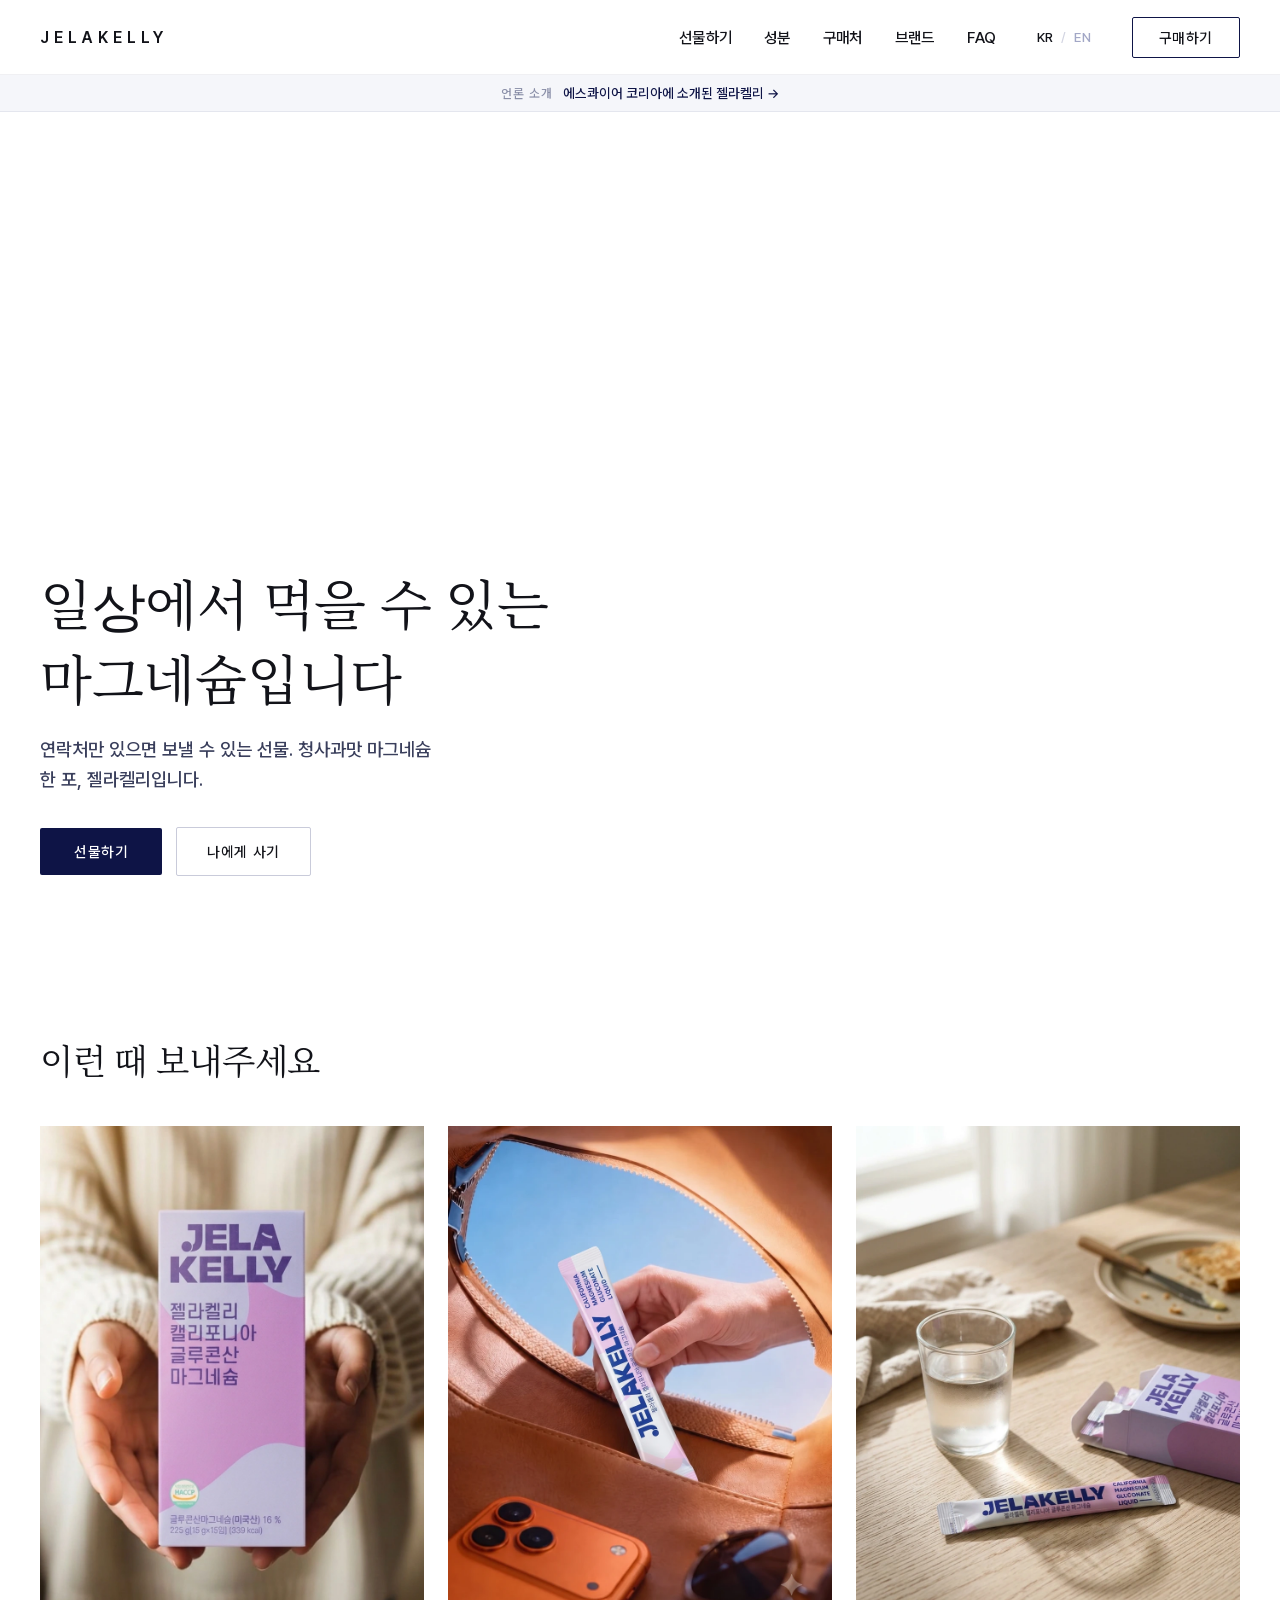
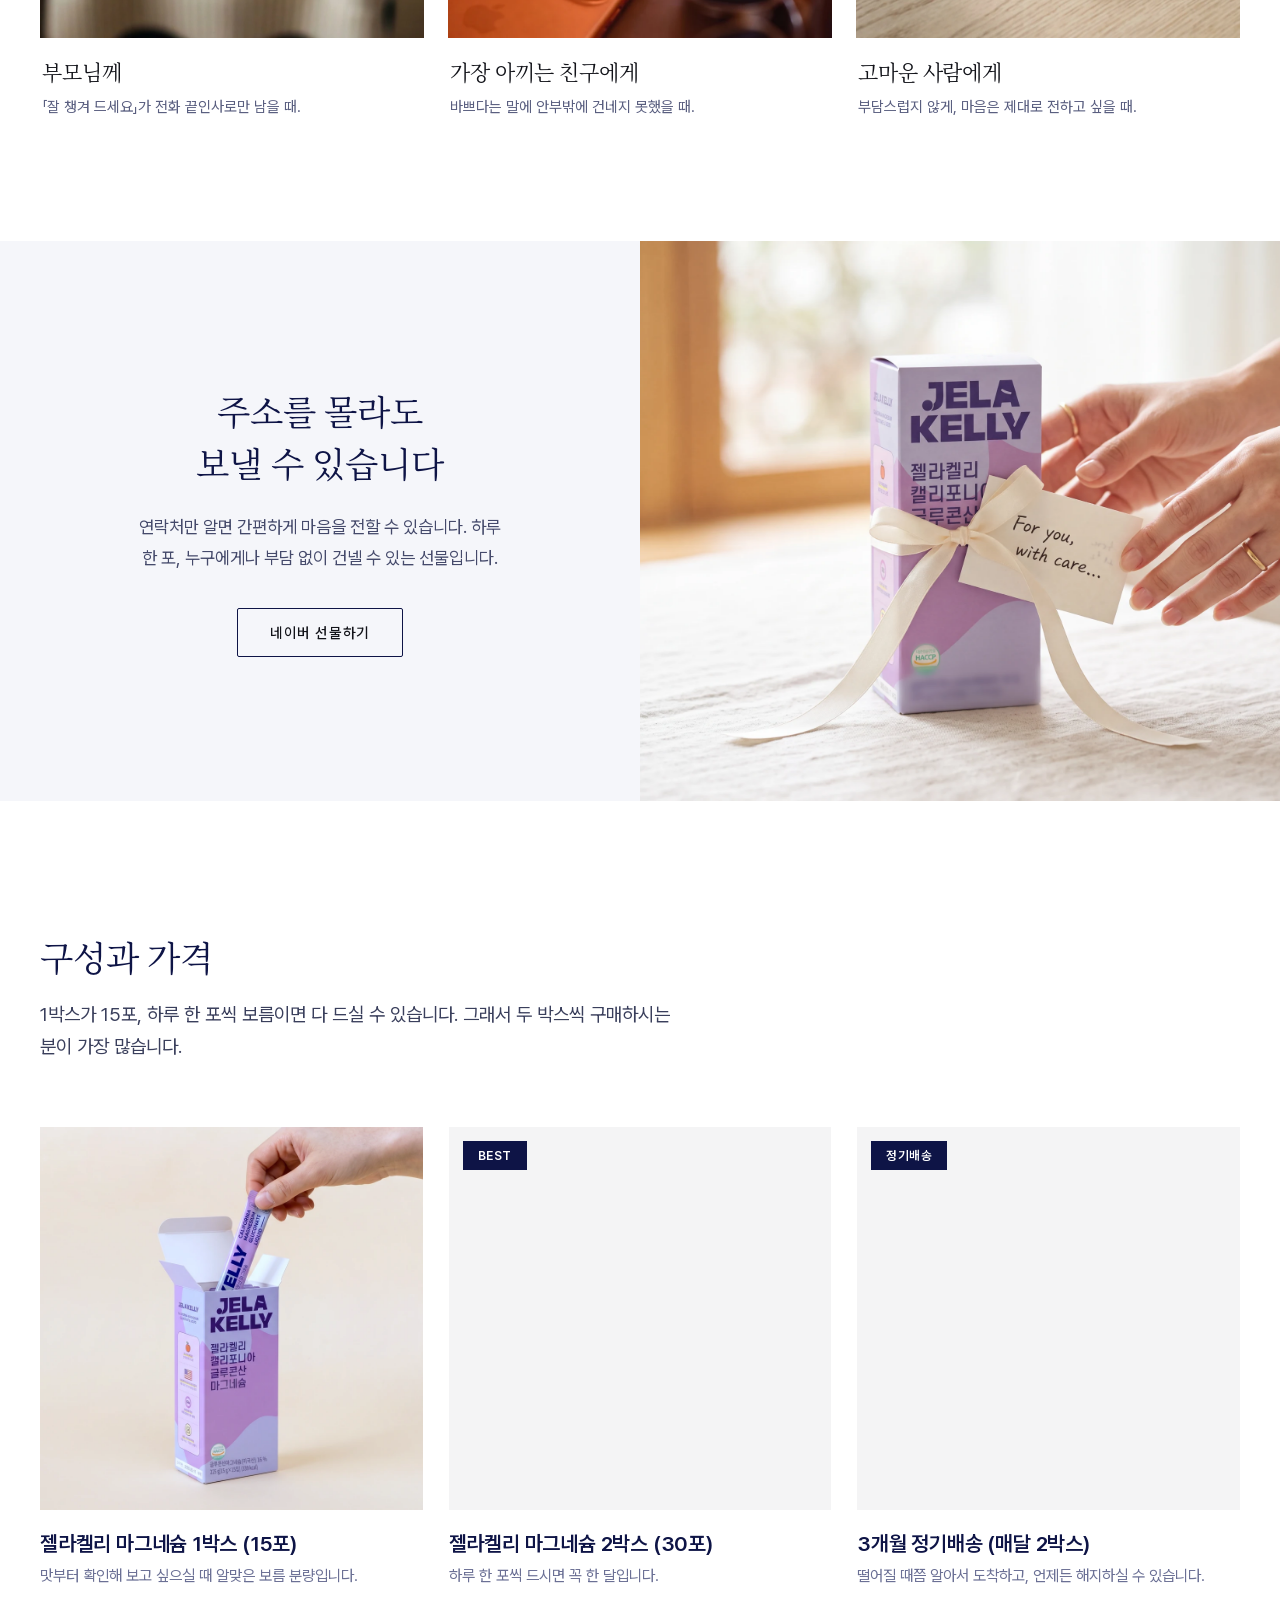
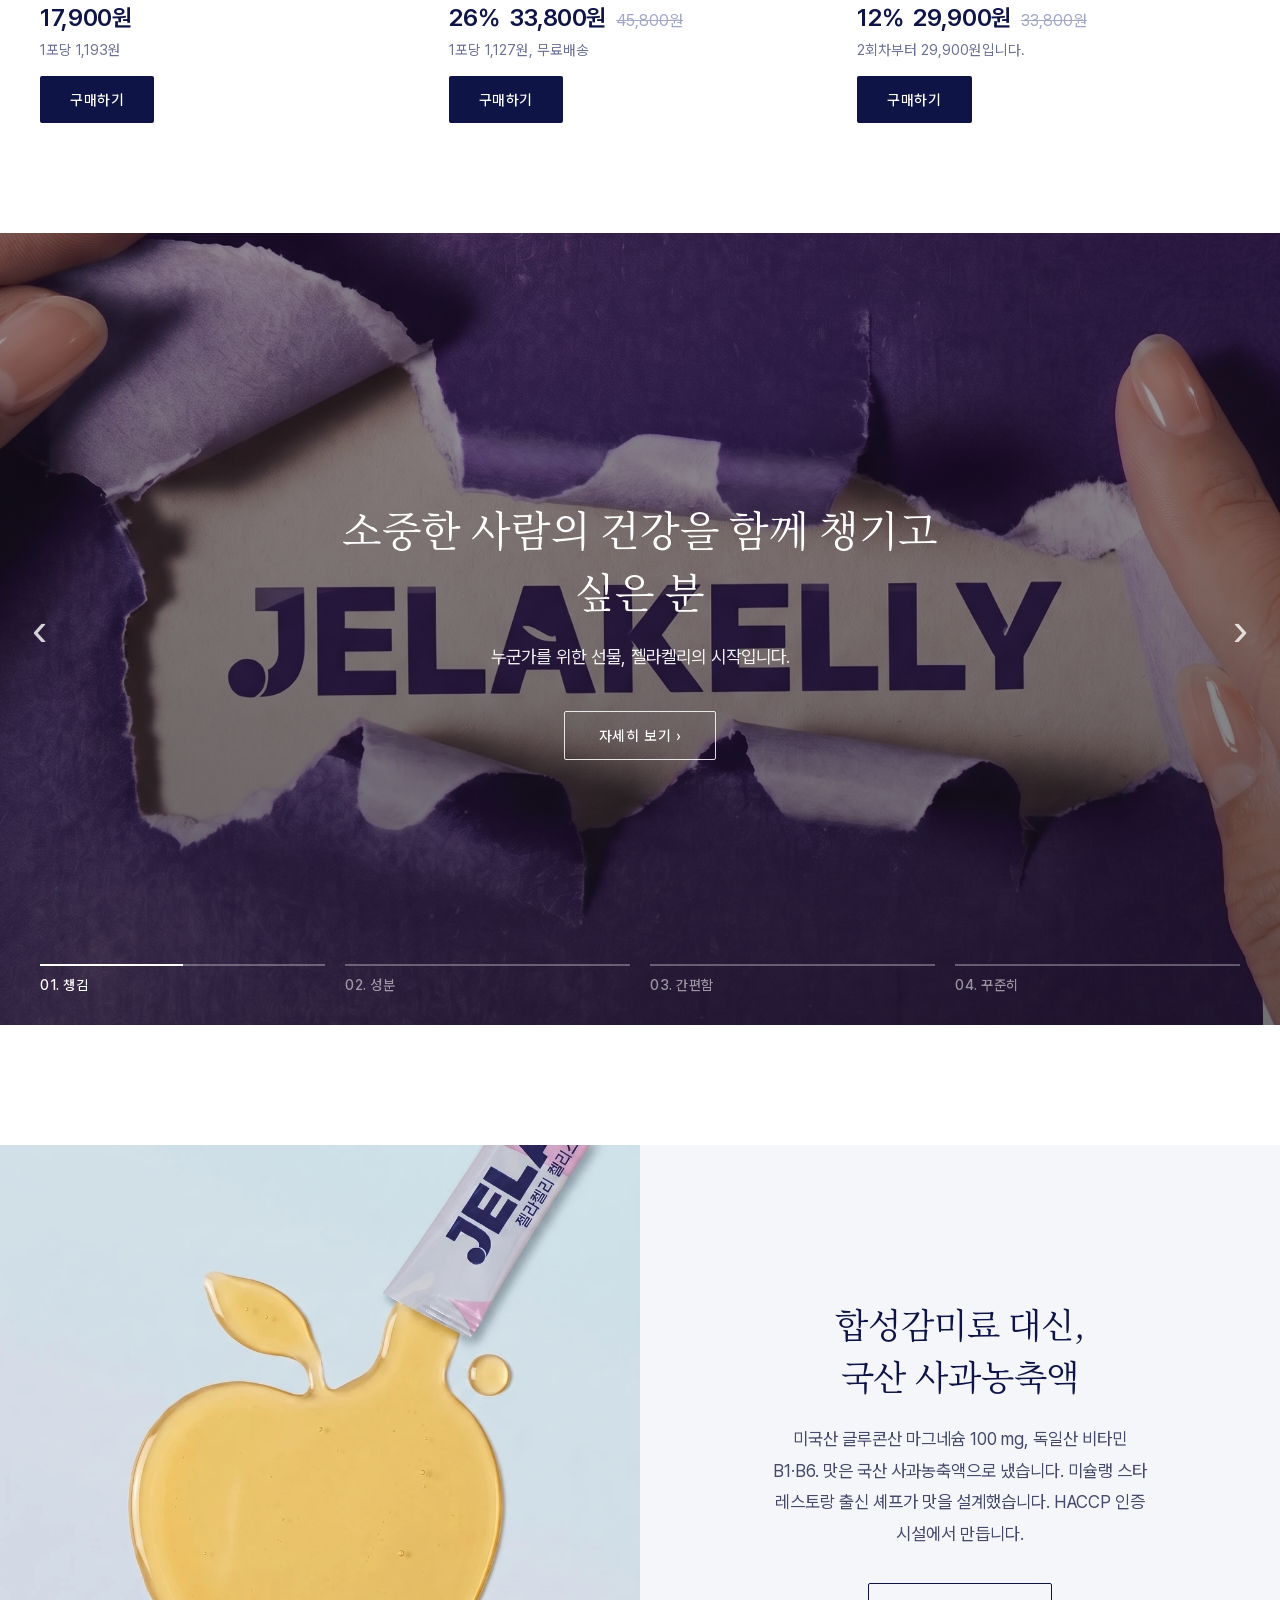
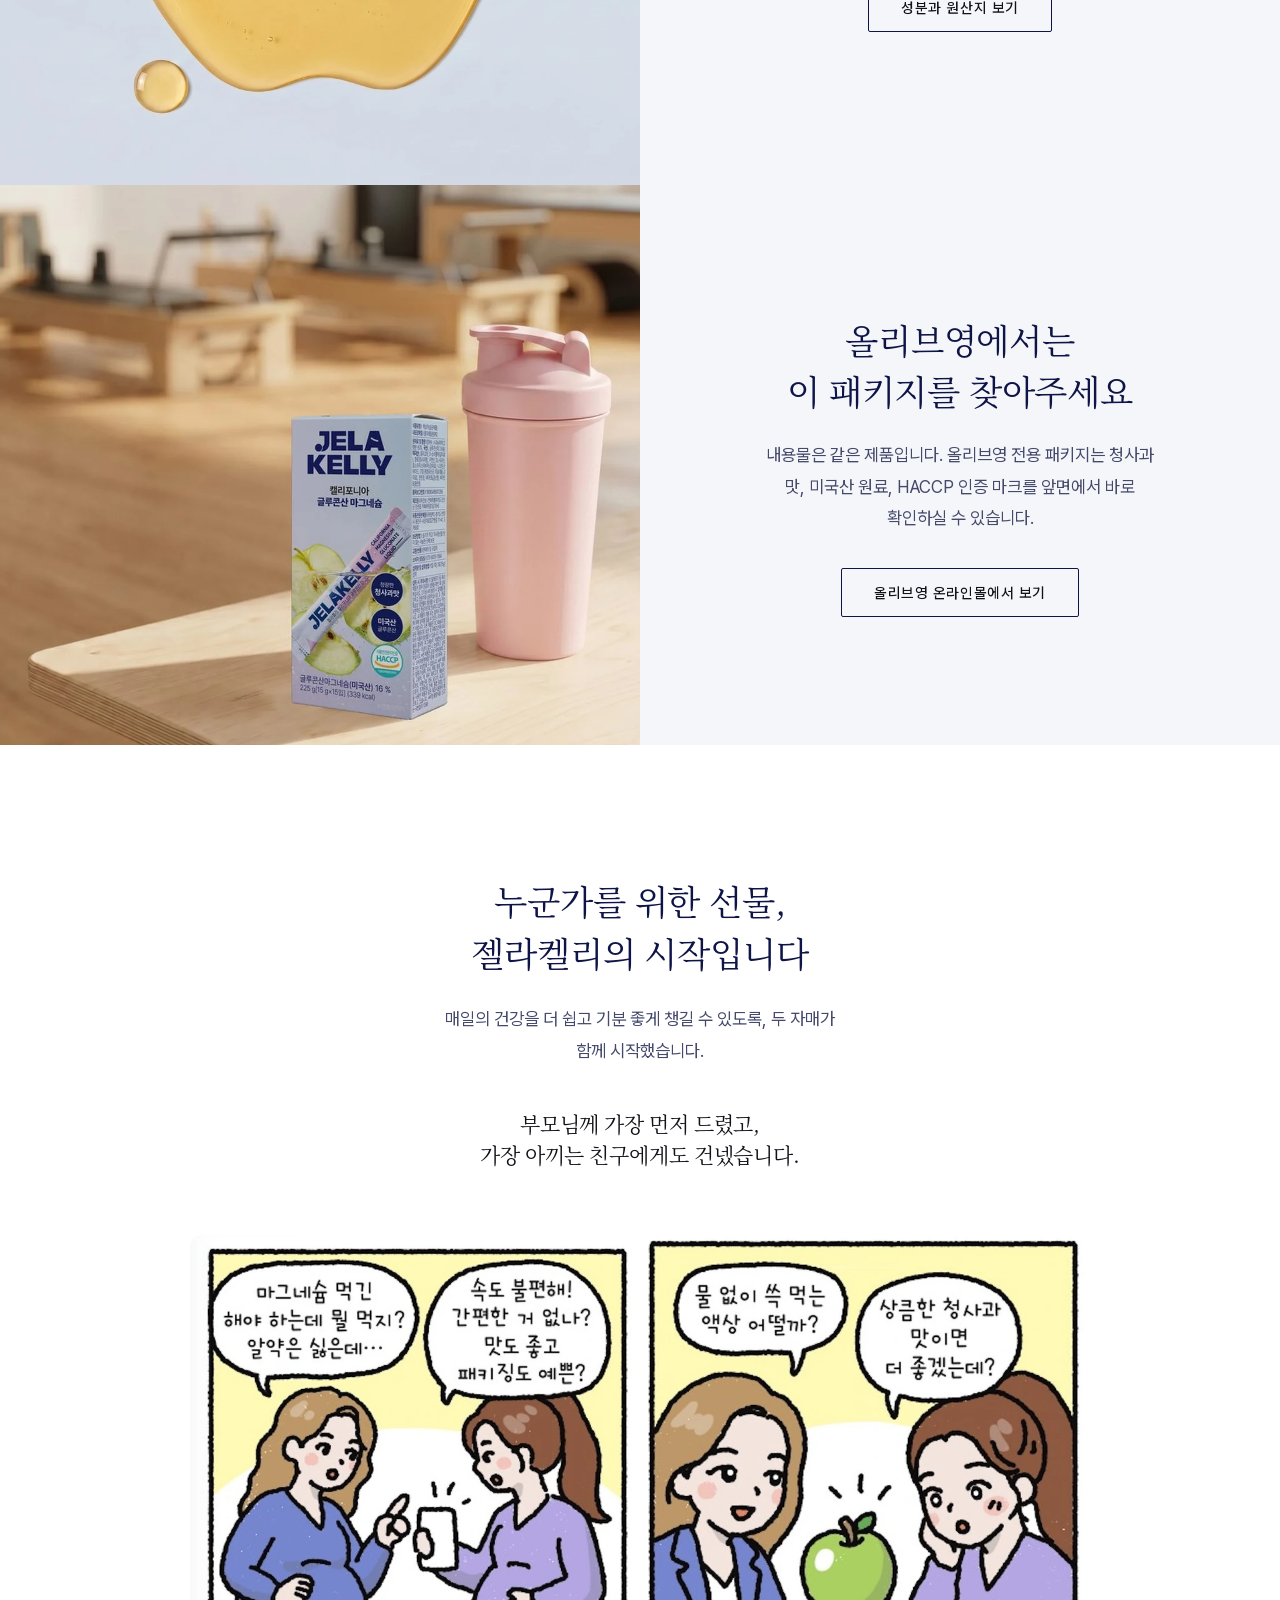
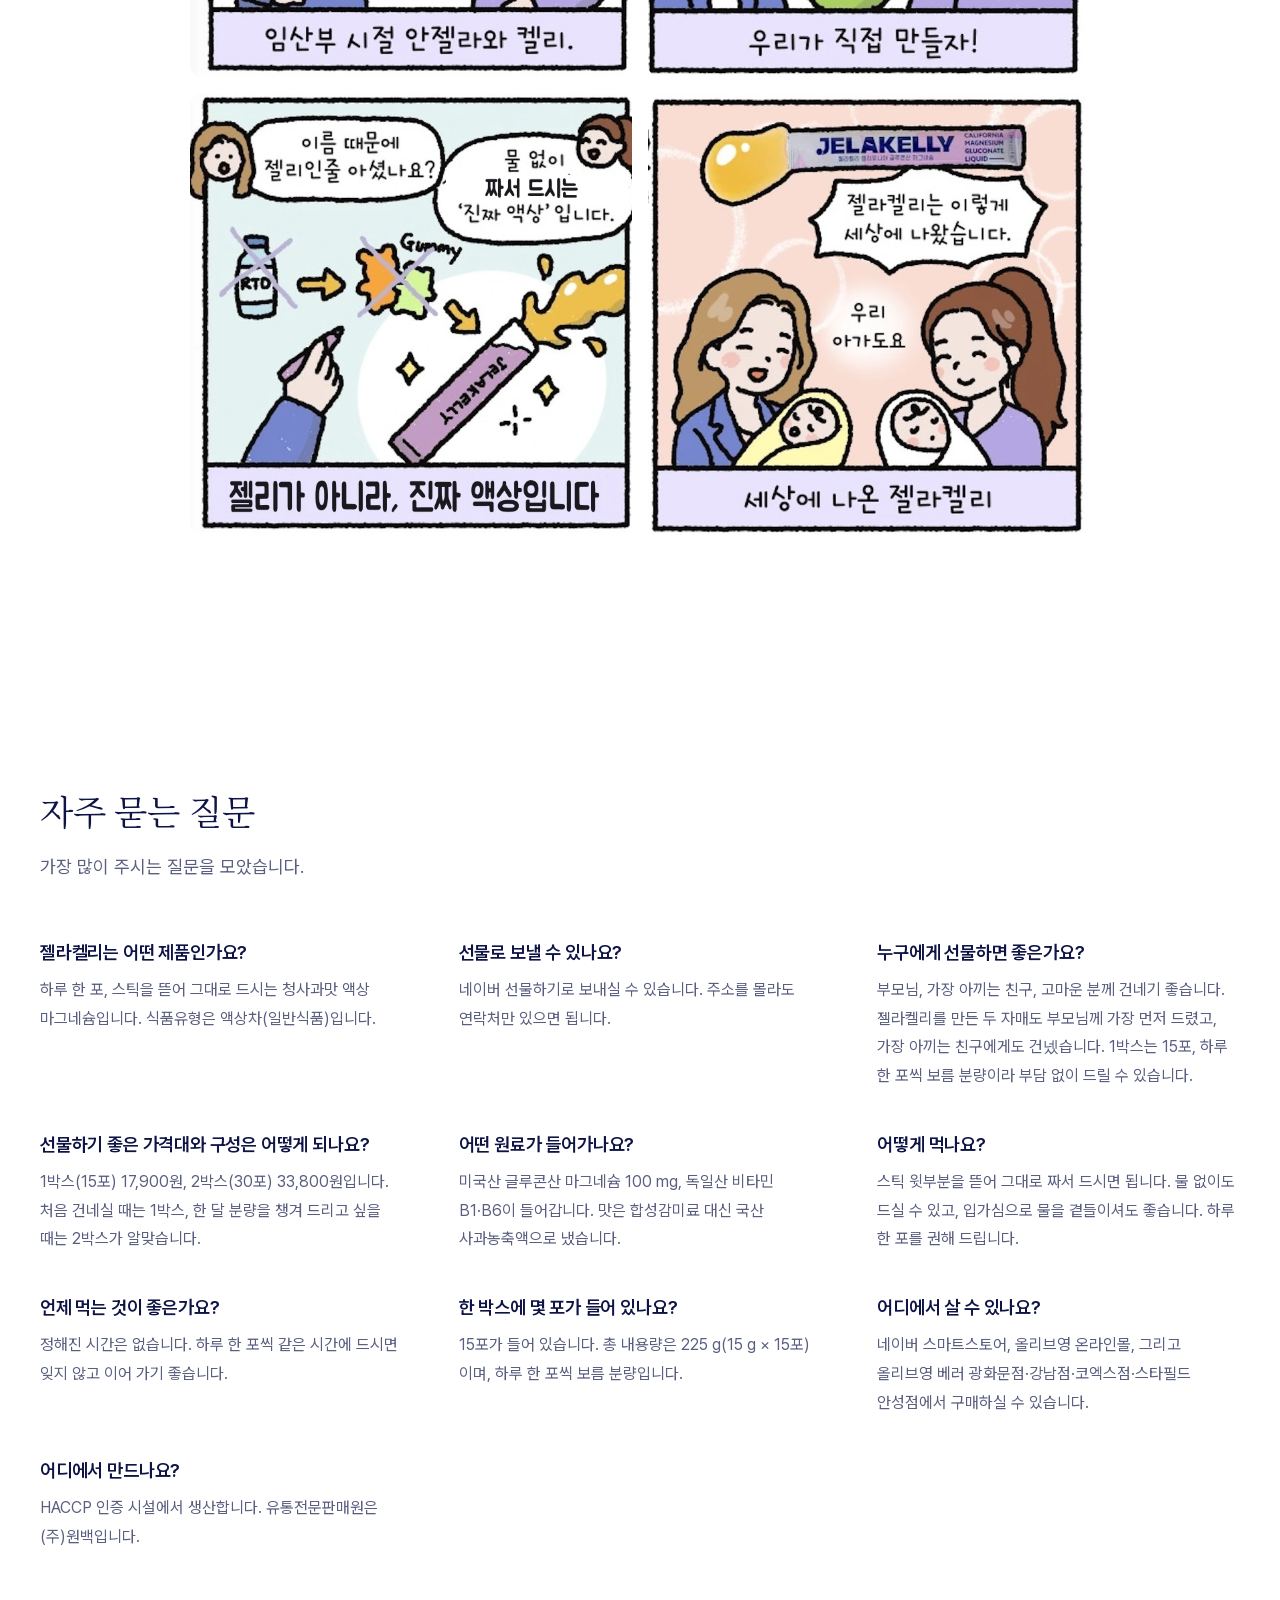
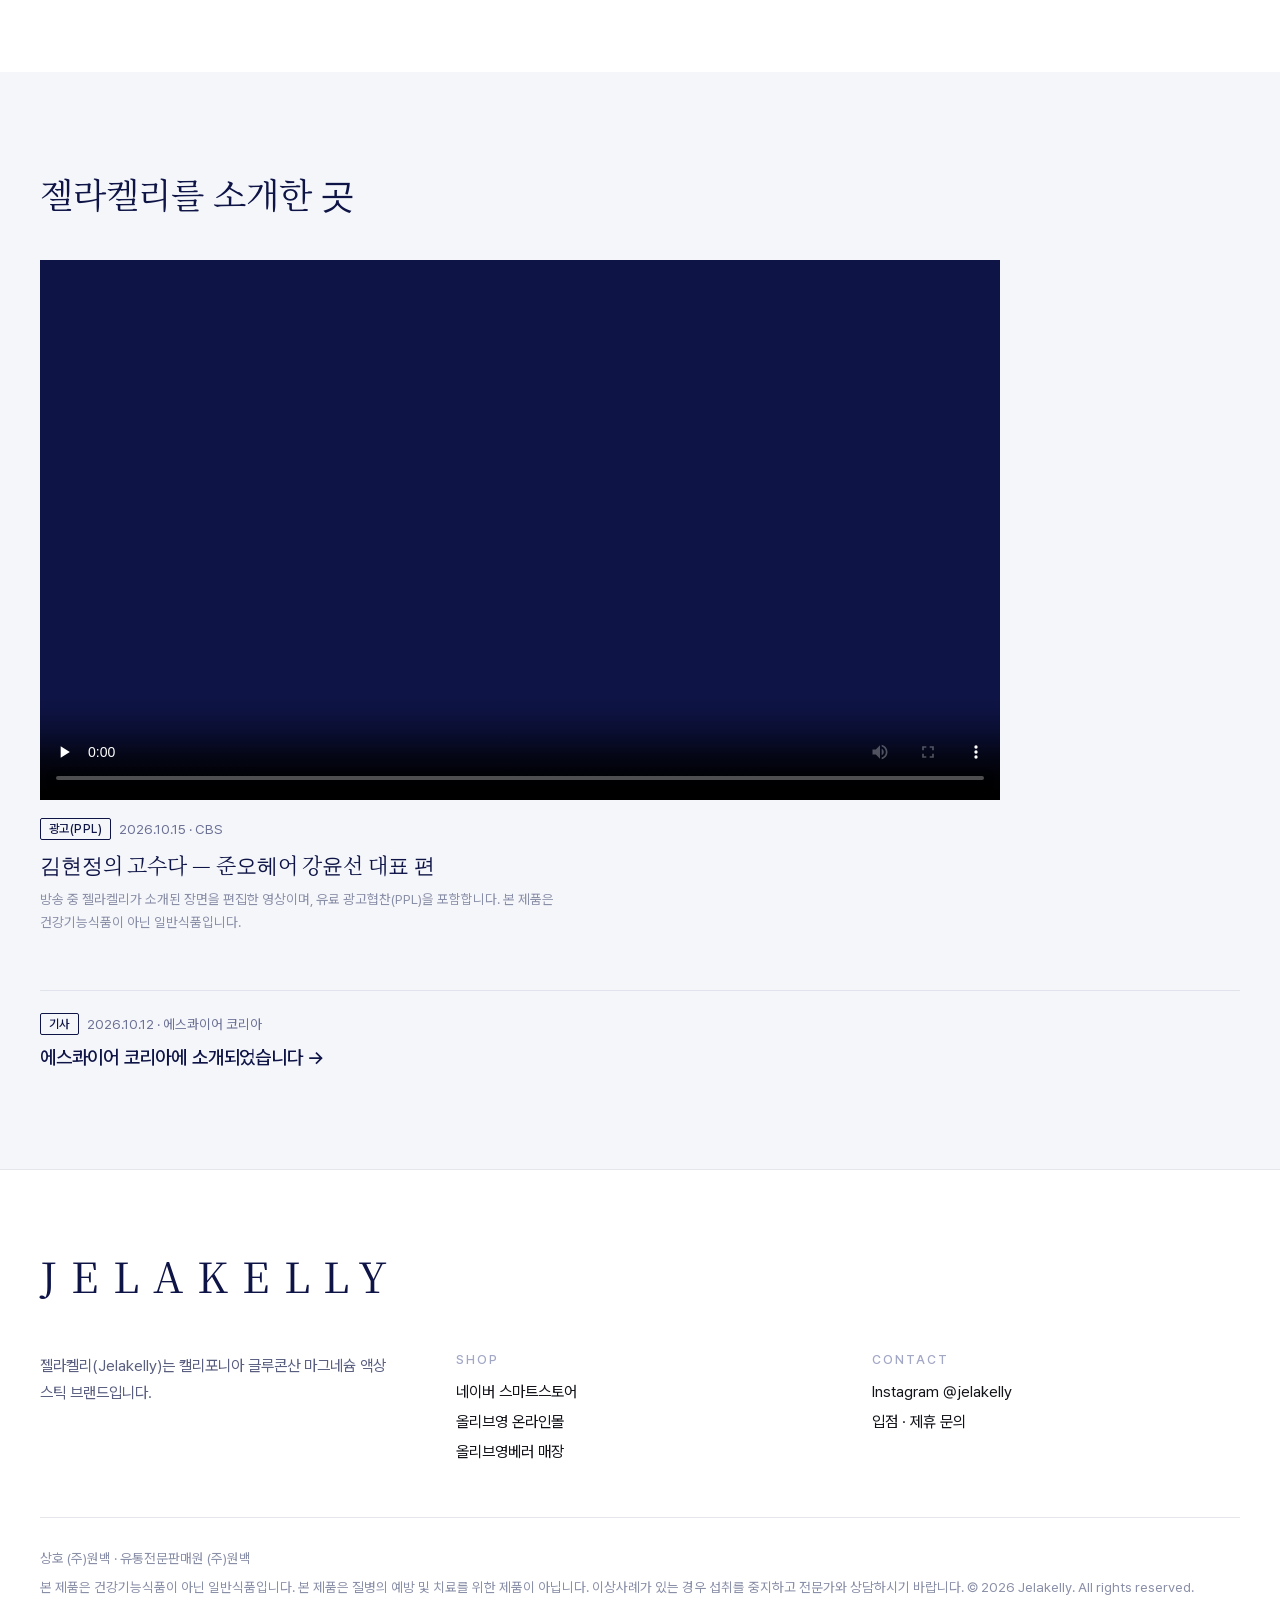
==== commit 38323cc8: "Update index.html" ====
--- a/index.html
+++ b/index.html
@@ -281,6 +281,20 @@
      "item": "https://www.jelakelly.com/"
     }
    ]
+  },
+  {
+   "@type": "VideoObject",
+   "@id": "https://www.jelakelly.com/#gosuda",
+   "name": "김현정의 고수다 — 준오헤어 강윤선 대표 편 (젤라켈리 소개 편집본)",
+   "description": "CBS 김현정의 고수다 준오헤어 강윤선 대표 편에서 젤라켈리 청사과맛 액상 마그네슘 스틱을 선물로 건네는 장면을 편집한 영상입니다. 유료 광고협찬(PPL)을 포함하며, 본 제품은 건강기능식품이 아닌 일반식품입니다.",
+   "thumbnailUrl": "https://www.jelakelly.com/assets/gosuda-1015-poster.jpg",
+   "uploadDate": "2026-10-15",
+   "contentUrl": "https://www.jelakelly.com/assets/gosuda-1015.mp4",
+   "duration": "PT32S",
+   "inLanguage": "ko",
+   "isPartOf": {
+    "@id": "https://www.jelakelly.com/#website"
+   }
   }
  ]
 }
@@ -302,7 +316,6 @@
 [style*="font-weight: 700"],[style*="font-weight:700"]{font-weight:500!important}
 h1[style],h2[style],.jk-ct[style]{font-weight:400!important}
 span[style*="color: rgb(232, 68, 46)"]{color:#0E1446!important}
-html[lang="ko"] #top h1{text-indent:-.42em}
 .rv{transform:translateY(14px)!important;transition:opacity 1.5s cubic-bezier(.16,1,.3,1),transform 1.5s cubic-bezier(.16,1,.3,1)!important}
 .rv.on{transform:none!important}
 header .logo{font-weight:600!important;font-size:16px!important;letter-spacing:.3em!important;margin-right:auto}
@@ -343,8 +356,8 @@
 <div style="position: absolute; inset: 0px; background: linear-gradient(rgba(255, 255, 255, 0) 38%, rgba(255, 255, 255, 0.62) 68%, rgba(255, 255, 255, 0.94) 100%); pointer-events: none;"></div>
 <div style="position: absolute; inset: 0px; display: flex; align-items: flex-end;">
 <div class="wrap heroblock" style="width: 100%; padding-bottom: 62px;">
-<h1 class="lead" style="margin: 0px 0px 20px; font-size: clamp(34px, 5.4vw, 76px); font-weight: 900; letter-spacing: -0.035em; line-height: 1.12; color: rgb(18, 19, 25); max-width: 18ch;">「잘 챙겨 먹어」
-그 말로 끝나지 않게</h1>
+<h1 class="lead" style="margin: 0px 0px 20px; font-size: clamp(34px, 5.4vw, 76px); font-weight: 900; letter-spacing: -0.035em; line-height: 1.12; color: rgb(18, 19, 25); max-width: 18ch;">일상에서 먹을 수 있는
+마그네슘입니다</h1>
 <p style="margin: 0px 0px 32px; font-size: clamp(16px, 1.45vw, 20px); line-height: 1.65; color: rgb(58, 63, 92); max-width: 46ch; text-wrap: pretty; font-weight: 500;">연락처만 있으면 보낼 수 있는 선물. 청사과맛 마그네슘 한 포, 젤라켈리입니다.</p>
 <div style="display: flex; gap: 14px; flex-wrap: wrap; align-items: center;">
 <a class="scp1" data-jk="gift" href="https://smartstore.naver.com/jelakelly" style="background: rgb(18, 19, 25); color: rgb(255, 255, 255); padding: 15px 34px; border-radius: 100px; font-size: 15.5px; font-weight: 700;" target="_blank">선물하기</a>
@@ -459,7 +472,7 @@
 <div class="rv pane on" style="background: rgb(242, 245, 236); display: flex; flex-direction: column; align-items: center; justify-content: center; text-align: center; padding: 96px 48px;">
 <h2 class="lead" style="margin: 0px 0px 22px; font-size: clamp(30px, 3vw, 46px); font-weight: 800; letter-spacing: -0.03em; line-height: 1.3;">합성감미료 대신,
 국산 사과농축액</h2>
-<p style="margin: 0px 0px 34px; font-size: 17.5px; line-height: 1.8; color: rgb(69, 74, 107); max-width: 40ch; text-wrap: pretty;">미국산 글루콘산 마그네슘 100 mg, 독일산 비타민 B1·B6. 맛은 국산 사과농축액으로 냈습니다. HACCP 인증 시설에서 만듭니다.</p>
+<p style="margin: 0px 0px 34px; font-size: 17.5px; line-height: 1.8; color: rgb(69, 74, 107); max-width: 40ch; text-wrap: pretty;">미국산 글루콘산 마그네슘 100 mg, 독일산 비타민 B1·B6. 맛은 국산 사과농축액으로 냈습니다. 미슐랭 스타 레스토랑 출신 셰프가 맛을 설계했습니다. HACCP 인증 시설에서 만듭니다.</p>
 <a data-jk="buy" class="scp0" href="https://smartstore.naver.com/jelakelly" style="border: 1.5px solid rgb(18, 19, 25); padding: 14px 32px; border-radius: 100px; font-size: 15.5px; font-weight: 700;" target="_blank">성분과 원산지 보기</a>
 </div></section><section class="split" id="where">
 <div class="rv media on" style="min-height: 560px;">
@@ -530,14 +543,22 @@
 </div>
 </div>
 </div></section>
-<section id="press" style="background:#F7F8FB;">
+<section id="press" style="background:#F5F6FA;">
   <div class="wrap" style="padding-top:96px;padding-bottom:96px;">
-    <h2 style="margin:0 0 40px;font-size:clamp(28px,3.2vw,44px);font-weight:900;letter-spacing:-.03em;line-height:1.25;max-width:26ch;">언론에 소개된 젤라켈리</h2>
+    <h2 style="margin:0 0 40px;font-size:clamp(28px,3.2vw,44px);line-height:1.25;max-width:26ch;">젤라켈리를 소개한 곳</h2>
+    <figure id="gosuda" style="margin:0 0 56px;max-width:960px;">
+      <video controls preload="none" playsinline poster="/assets/gosuda-1015-poster.jpg" style="display:block;width:100%;aspect-ratio:16/9;background:#0E1446;"><source src="/assets/gosuda-1015.mp4" type="video/mp4"></video>
+      <figcaption style="padding-top:18px;">
+        <p style="margin:0 0 9px;font-size:13.5px;color:#6B7095;"><span style="display:inline-block;border:1px solid #0E1446;color:#0E1446;font-size:12px;font-weight:500;letter-spacing:.04em;line-height:1;padding:4px 8px;margin-right:8px;border-radius:2px;vertical-align:1px;">광고(PPL)</span><time datetime="2026-10-15">2026.10.15</time> · CBS</p>
+        <p class="jk-ct" style="margin:0 0 10px;font-size:21px;color:#0E1446;">김현정의 고수다 — 준오헤어 강윤선 대표 편</p>
+        <p style="margin:0;font-size:13.5px;line-height:1.7;color:#8A8FA8;max-width:62ch;">방송 중 젤라켈리가 소개된 장면을 편집한 영상이며, 유료 광고협찬(PPL)을 포함합니다. 본 제품은 건강기능식품이 아닌 일반식품입니다.</p>
+      </figcaption>
+    </figure>
     <ul style="list-style:none;margin:0;padding:0;display:grid;gap:22px;">
       <li style="border-top:1px solid #E1E3EC;padding-top:22px;">
         <a href="https://www.esquirekorea.co.kr/article/1911096" target="_blank" rel="noopener" style="display:block;">
-          <p style="margin:0 0 7px;font-size:13.5px;color:#8A8FA8;"><time datetime="2026-10-12">2026.10.12</time> · 에스콰이어 코리아</p>
-          <p style="margin:0;font-size:20px;font-weight:800;letter-spacing:-.015em;line-height:1.45;">운동 후부터 잠들기 전까지 '리커버리'를 위한 영양제 18</p>
+          <p style="margin:0 0 9px;font-size:13.5px;color:#6B7095;"><span style="display:inline-block;border:1px solid #0E1446;color:#0E1446;font-size:12px;font-weight:500;letter-spacing:.04em;line-height:1;padding:4px 8px;margin-right:8px;border-radius:2px;vertical-align:1px;">기사</span><time datetime="2026-10-12">2026.10.12</time> · 에스콰이어 코리아</p>
+          <p style="margin:0;font-size:19px;font-weight:500;letter-spacing:-.01em;line-height:1.5;color:#0E1446;">에스콰이어 코리아에 소개되었습니다 →</p>
         </a>
       </li>
     </ul>
@@ -616,5 +637,8 @@
   });
 }, true);
 </script>
+<script>
+(function(){var v=document.querySelector('#gosuda video');if(!v)return;var s=0;v.addEventListener('play',function(){if(s||typeof gtag!=='function')return;s=1;gtag('event','video_play',{video_title:'gosuda_1015',cta_location:'press',transport_type:'beacon'});});})();
+</script>
 </body>
 </html>
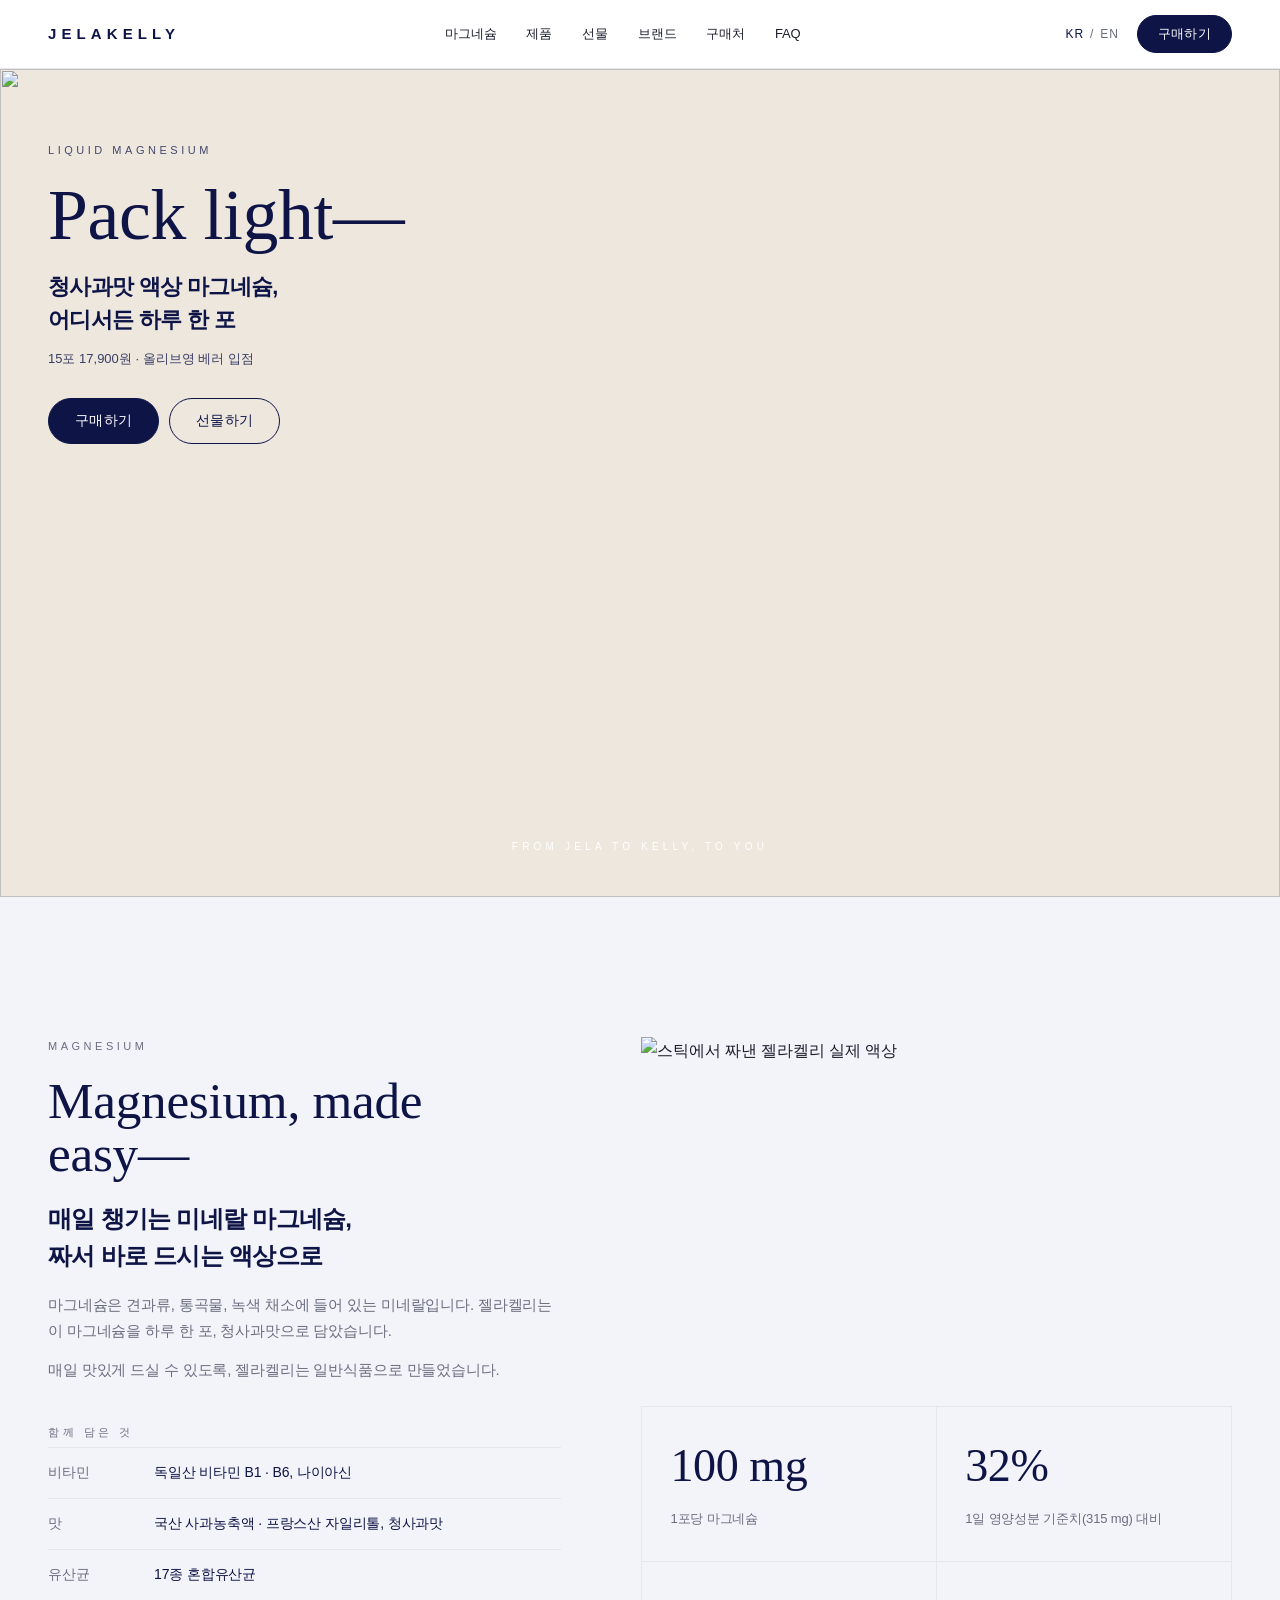
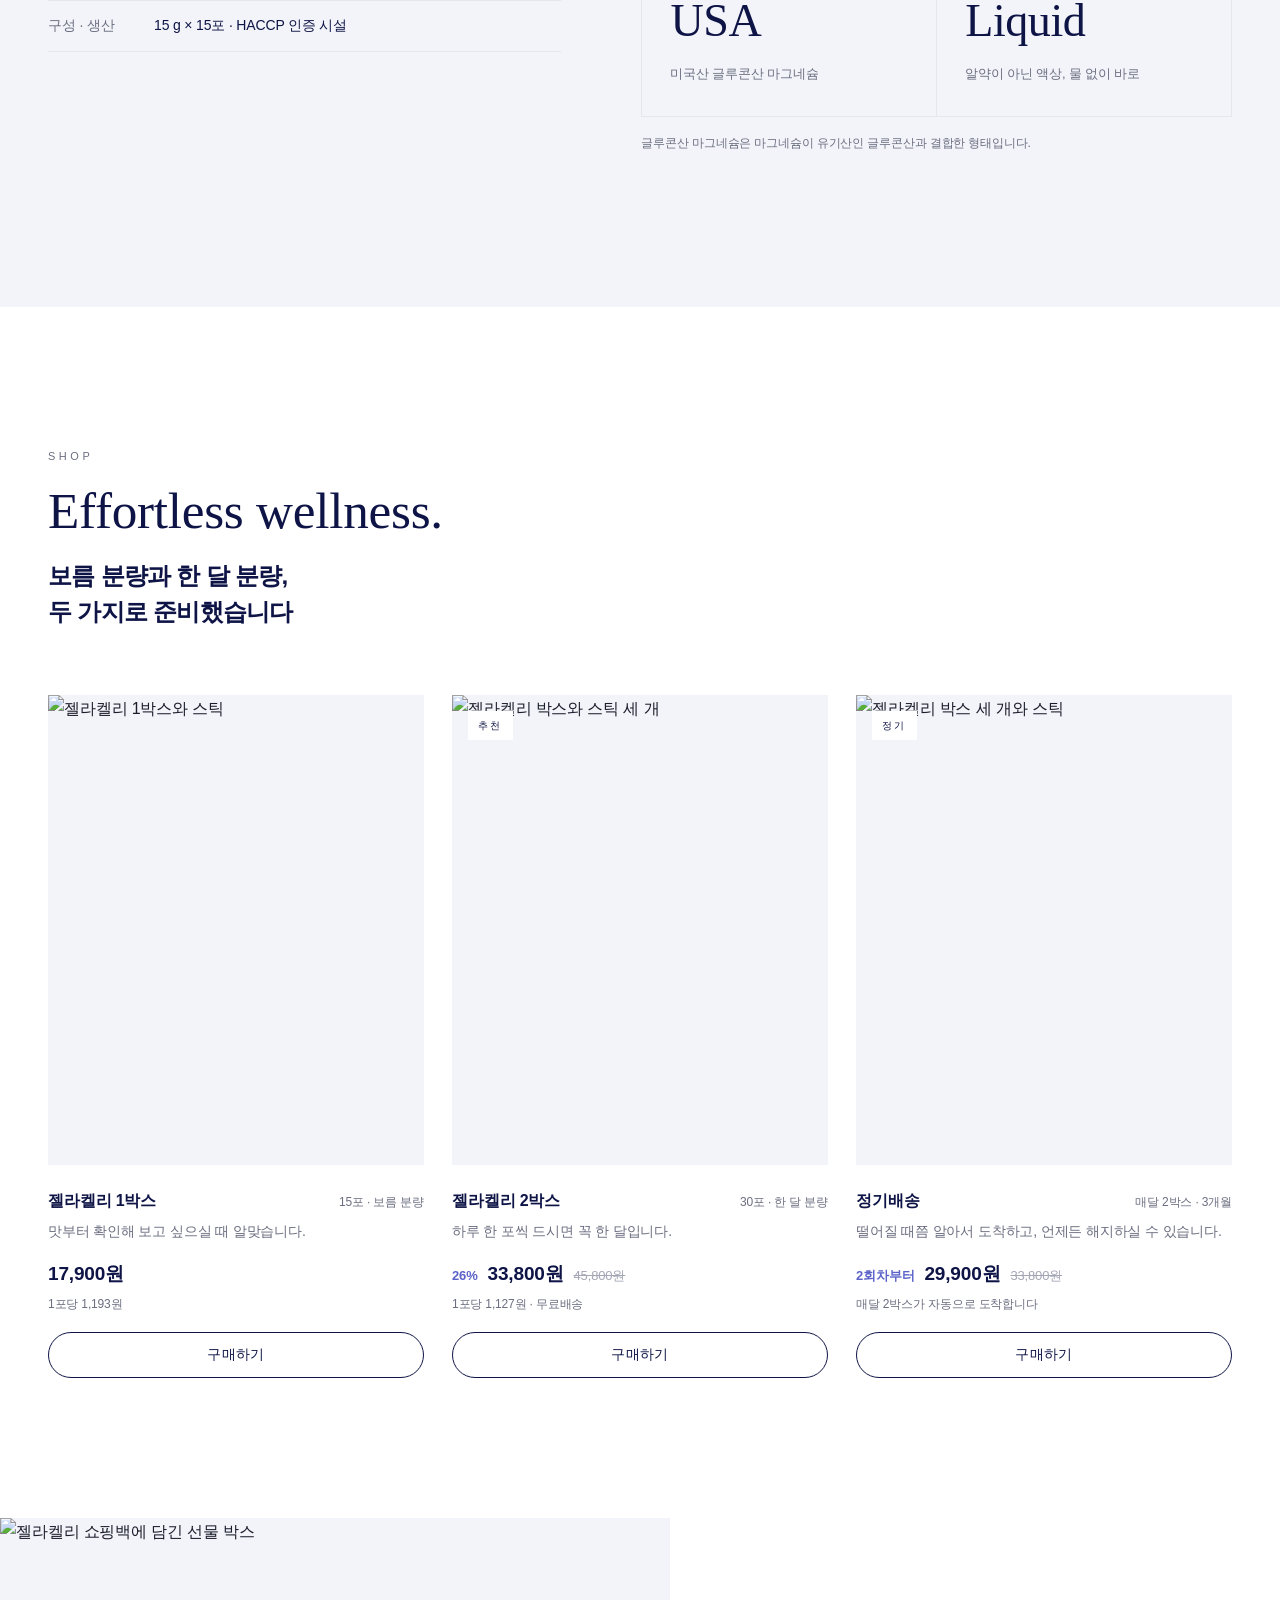
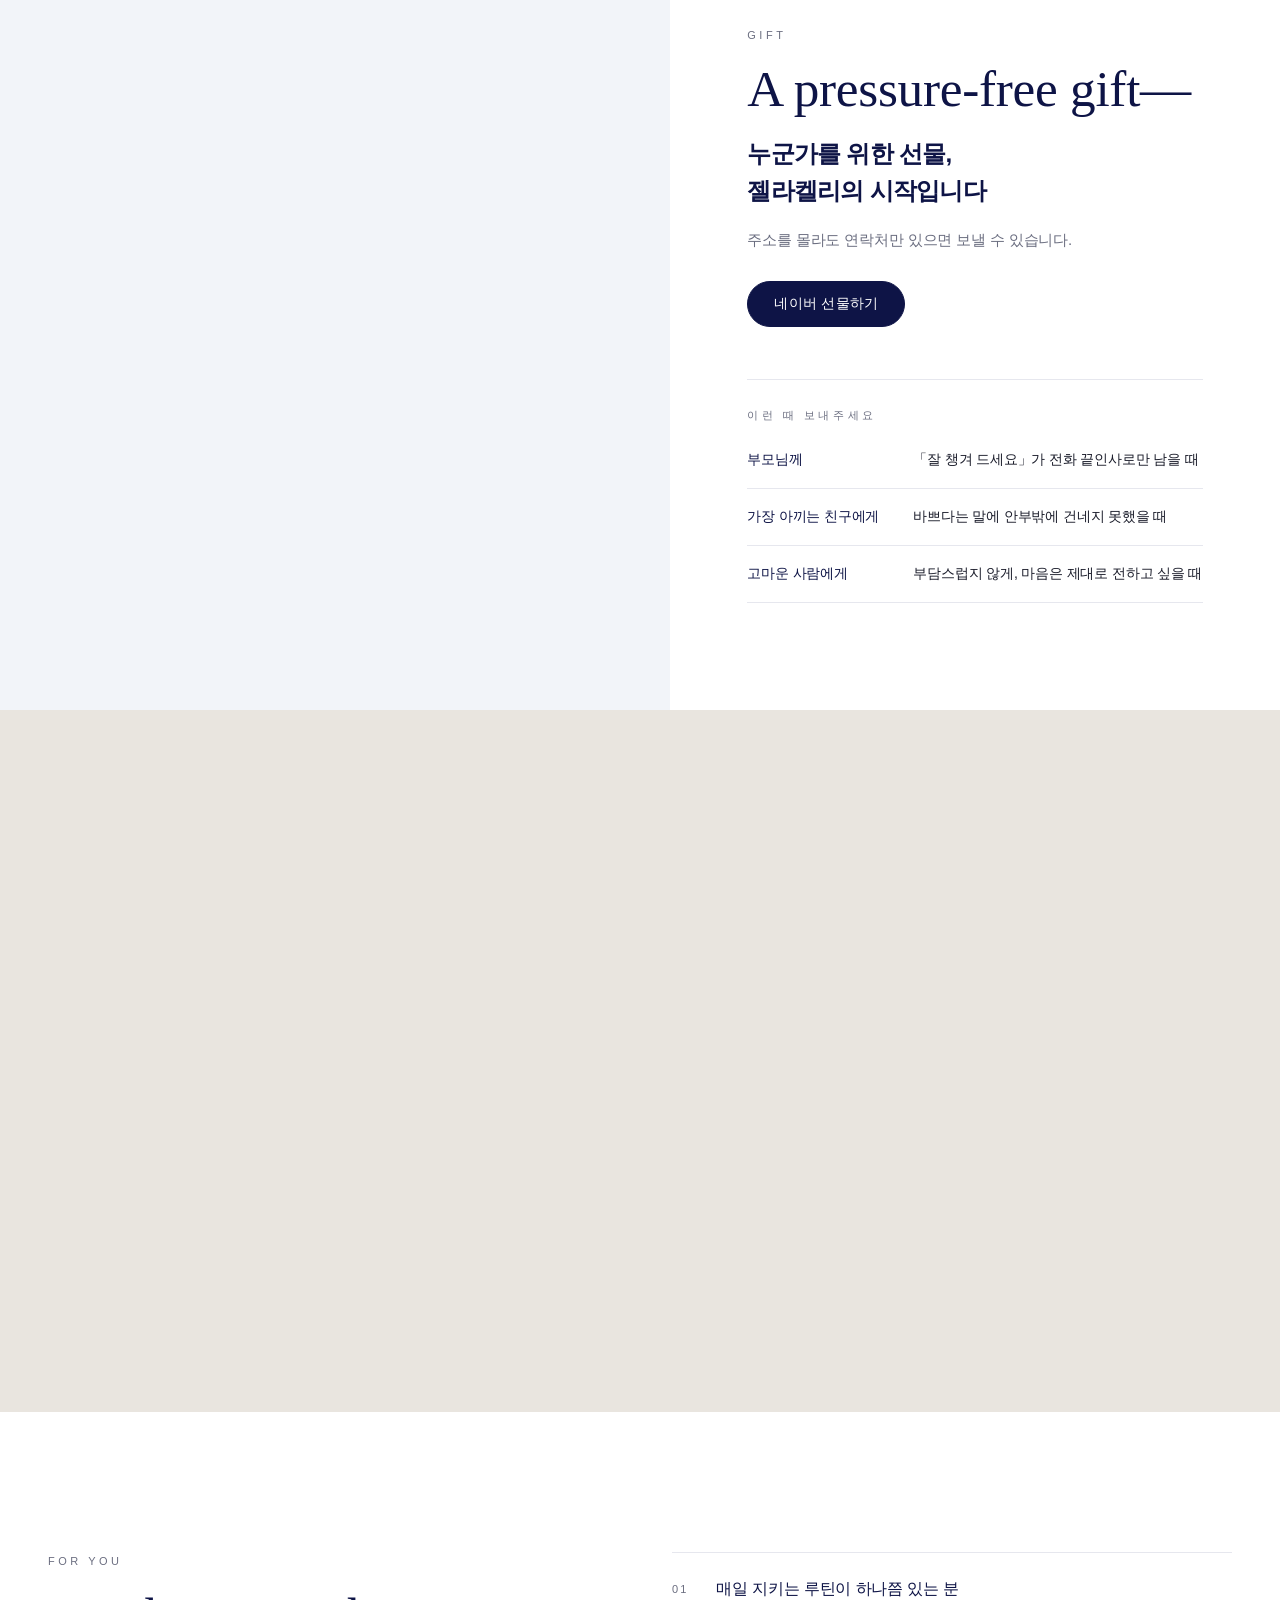
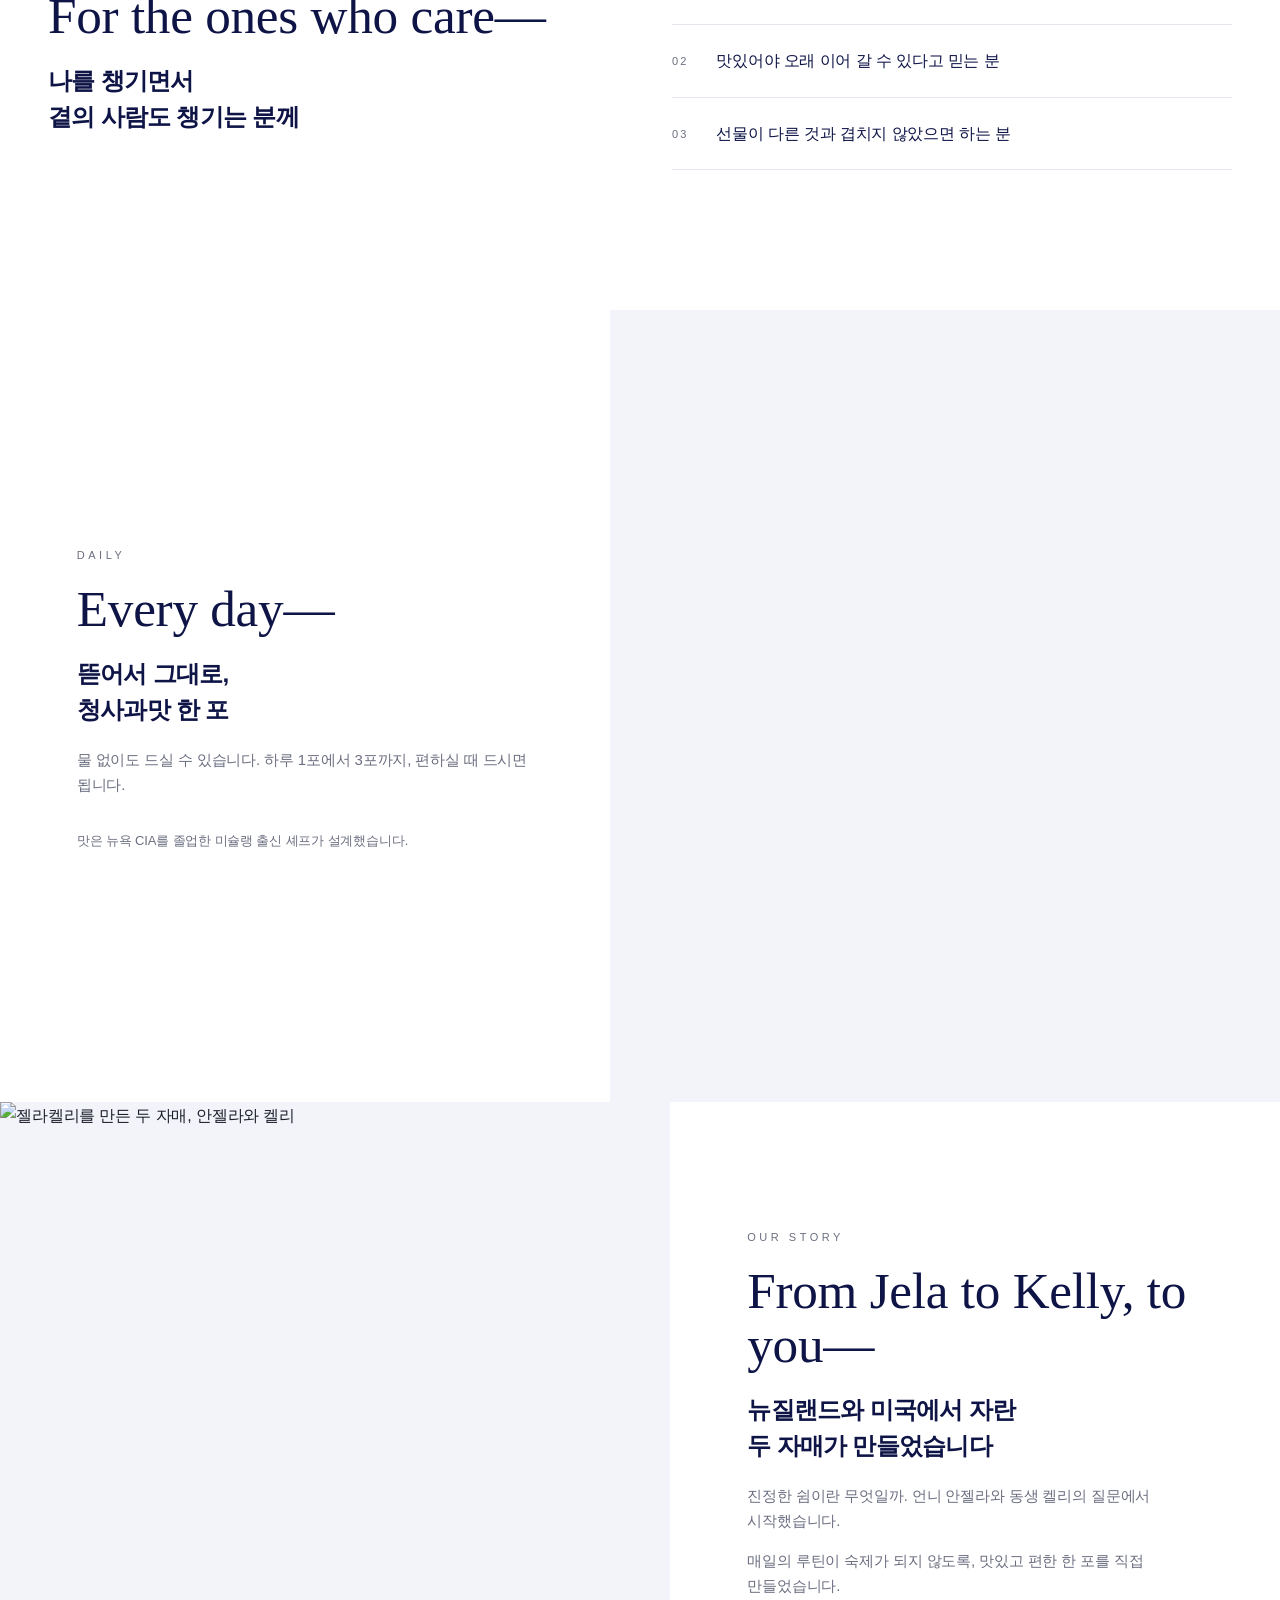
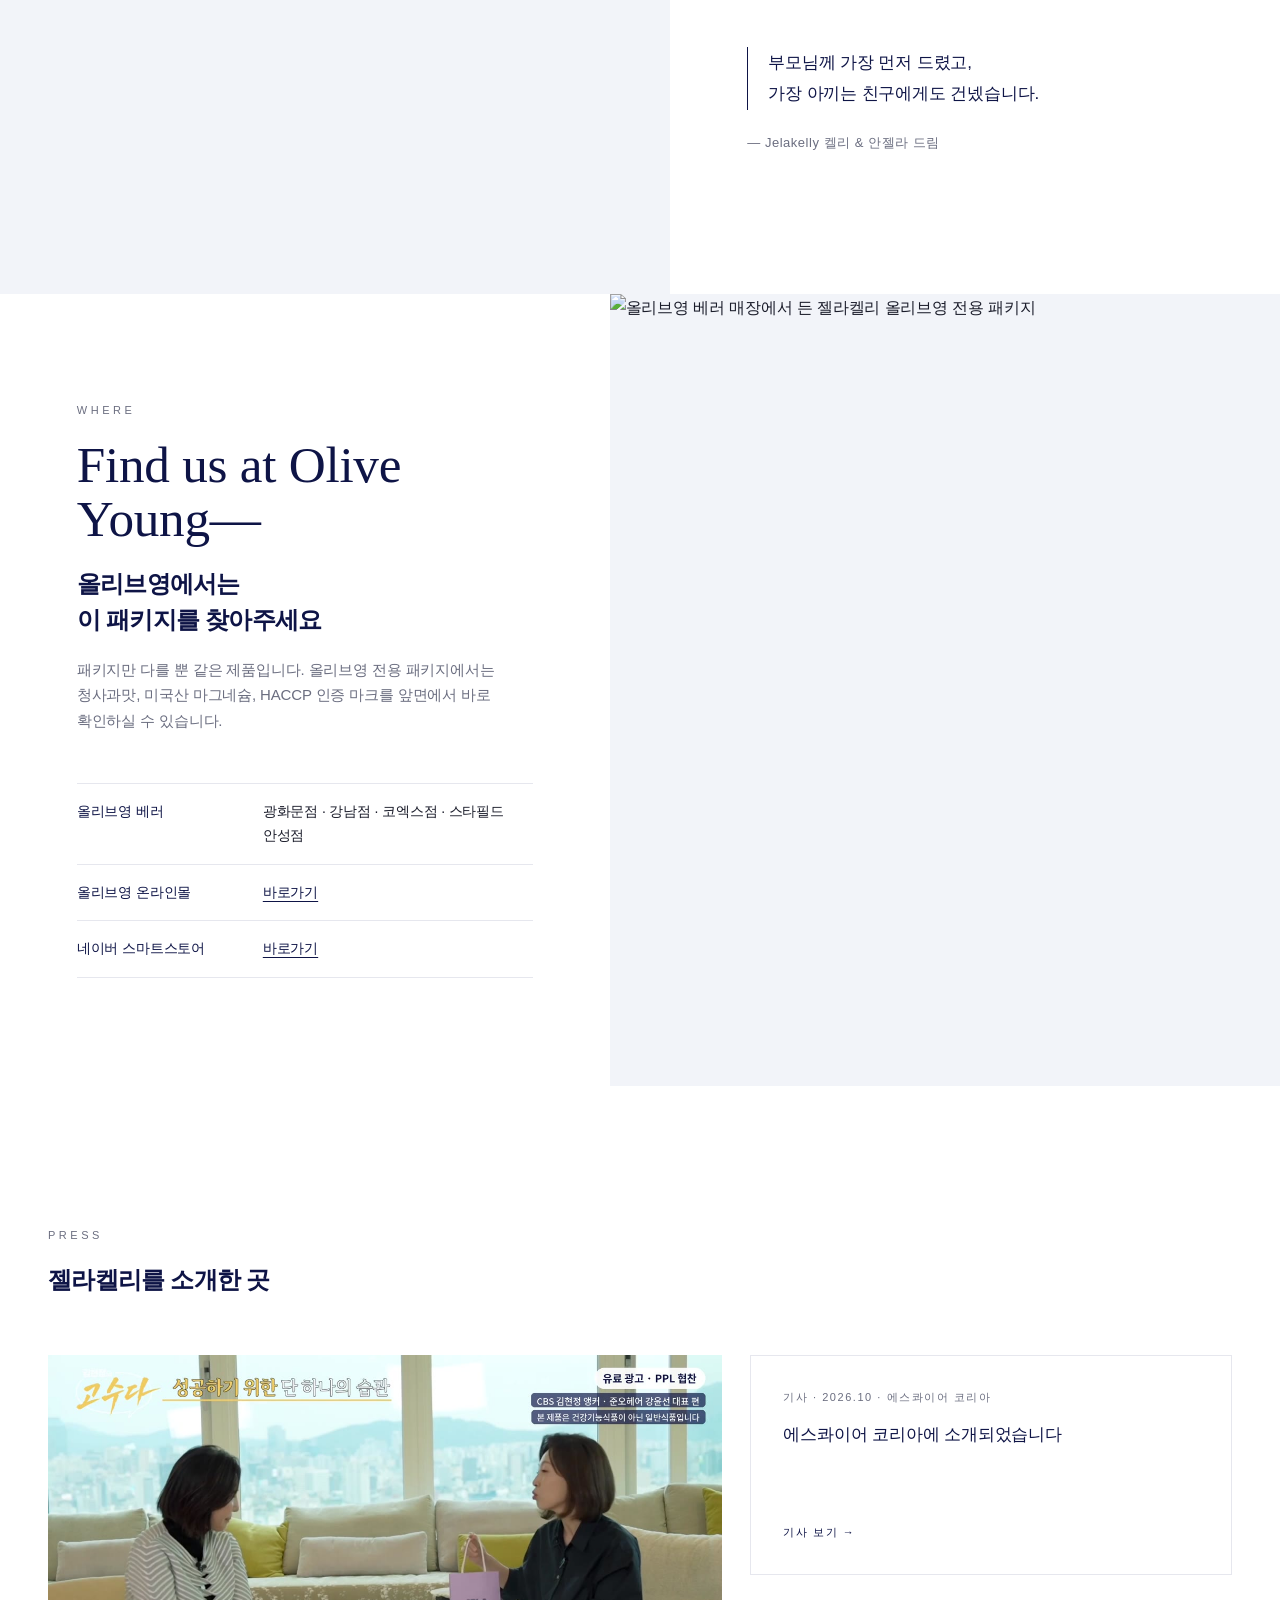
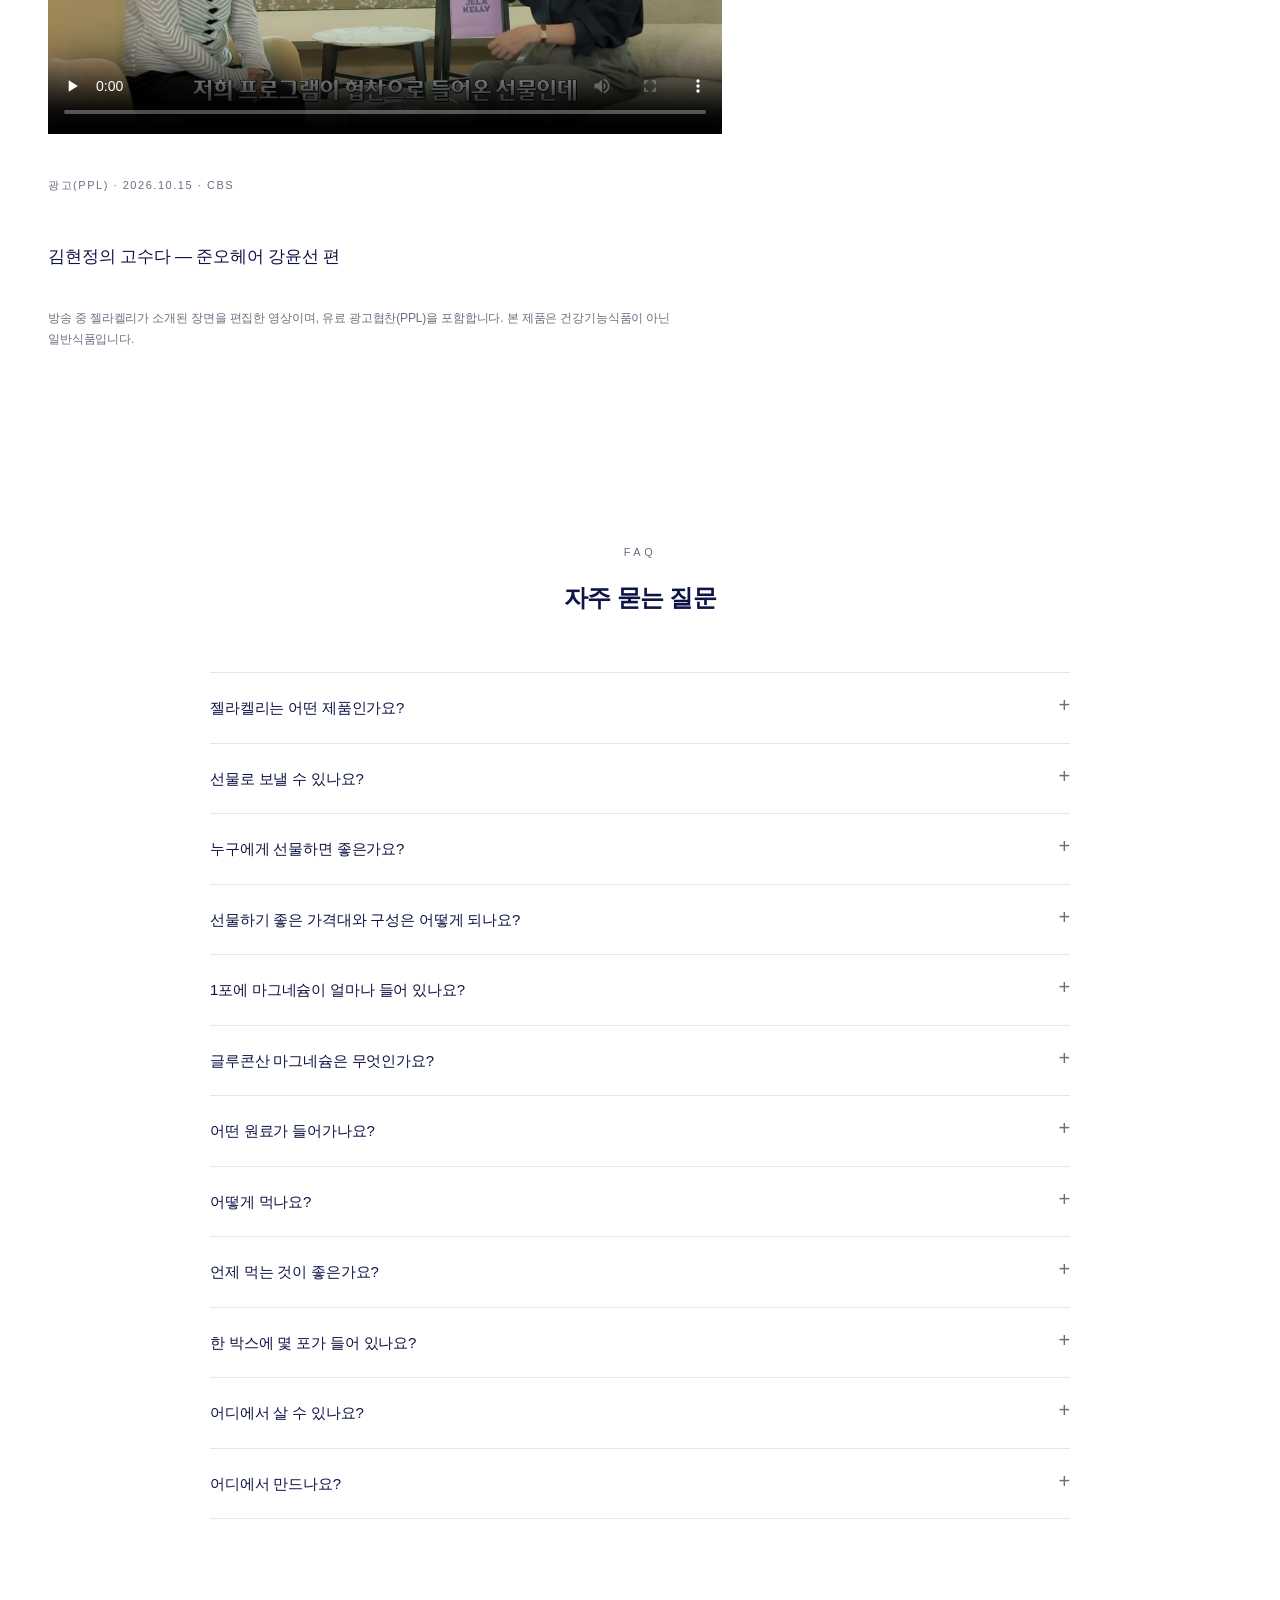
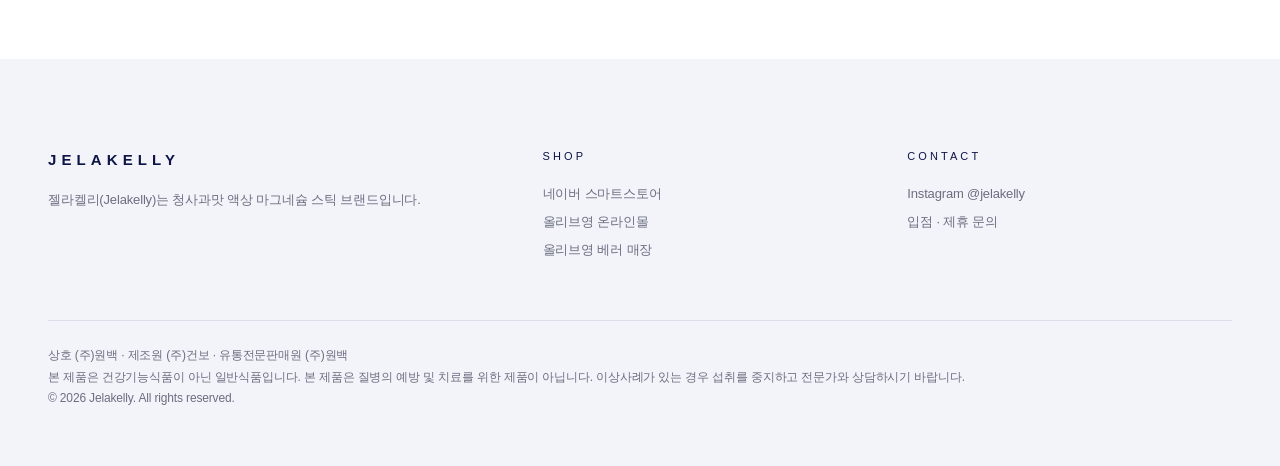
==== commit 9373fad2: "Add files via upload" ====
--- a/index.html
+++ b/index.html
@@ -11,7 +11,7 @@
 </script>
 <meta charset="utf-8">
 <meta name="viewport" content="width=device-width, initial-scale=1">
-<title>젤라켈리 | 선물하기 좋은 청사과맛 액상 마그네슘</title>
+<title>젤라켈리 | 선물하기 좋은 청사과맛 액상 마그네슘 스틱</title>
 <meta name="description" content="연락처만 있으면 보낼 수 있는 선물, 청사과맛 액상 마그네슘 스틱 젤라켈리. 미국산 글루콘산 마그네슘, 국산 사과농축액. 네이버 스마트스토어와 올리브영에서 만날 수 있습니다.">
 <meta name="keywords" content="젤라켈리, 마그네슘 선물, 부모님 선물, 친구 선물, 액상 마그네슘, 마그네슘 스틱, 글루콘산 마그네슘, 청사과맛 마그네슘, 올리브영 마그네슘">
 <meta name="robots" content="index, follow, max-image-preview:large, max-snippet:-1, max-video-preview:-1">
@@ -23,7 +23,7 @@
 <link rel="alternate" hreflang="x-default" href="https://www.jelakelly.com/">
 <meta property="og:type" content="website">
 <meta property="og:site_name" content="젤라켈리">
-<meta property="og:title" content="젤라켈리 | 선물하기 좋은 청사과맛 액상 마그네슘">
+<meta property="og:title" content="젤라켈리 | 선물하기 좋은 청사과맛 액상 마그네슘 스틱">
 <meta property="og:description" content="연락처만 있으면 보낼 수 있는 선물, 청사과맛 액상 마그네슘 스틱 젤라켈리. 미국산 글루콘산 마그네슘, 국산 사과농축액. 네이버 스마트스토어와 올리브영에서 만날 수 있습니다.">
 <meta property="og:url" content="https://www.jelakelly.com/">
 <meta property="og:image" content="https://www.jelakelly.com/assets/og-ko.jpg">
@@ -32,44 +32,174 @@
 <meta property="og:locale" content="ko_KR">
 <meta property="og:locale:alternate" content="en_US">
 <meta name="twitter:card" content="summary_large_image">
-<meta name="twitter:title" content="젤라켈리 | 선물하기 좋은 청사과맛 액상 마그네슘">
+<meta name="twitter:title" content="젤라켈리 | 선물하기 좋은 청사과맛 액상 마그네슘 스틱">
 <meta name="twitter:description" content="연락처만 있으면 보낼 수 있는 선물, 청사과맛 액상 마그네슘 스틱 젤라켈리. 미국산 글루콘산 마그네슘, 국산 사과농축액. 네이버 스마트스토어와 올리브영에서 만날 수 있습니다.">
 <meta name="twitter:image" content="https://www.jelakelly.com/assets/og-ko.jpg">
 <!-- SEARCH CONSOLE: 발급받은 값을 넣고 주석을 푸십시오
 <meta name="google-site-verification" content="여기에-구글-인증코드">
 <meta name="naver-site-verification" content="여기에-네이버-인증코드">
 -->
-<link rel="stylesheet" href="/assets/fonts.css">
+<link rel="preload" as="font" type="font/woff2" href="/assets/v2/fonts/pretendard-sub.woff2" crossorigin>
+<link rel="preload" as="font" type="font/woff2" href="/assets/v2/fonts/instrument-serif.woff2" crossorigin>
+<link rel="preload" as="image" href="/assets/v2/hero-plane.jpg">
 <style>
-  html { scroll-behavior: smooth; }
-  body { margin: 0; font-family: 'Pretendard Variable', Pretendard, -apple-system, sans-serif; background: #FFFFFF; color: #121319; -webkit-font-smoothing: antialiased; word-break: keep-all; overflow-wrap: break-word; }
-  a { color: #121319; text-decoration: none; }
-  a:hover { color: #2E3192; }
-  ::selection { background: #E3E7F6; }
-  @keyframes floaty { 0%,100% { transform: translateY(0); } 50% { transform: translateY(-12px); } }
-  .rv { opacity: 0; transform: translateY(34px); transition: opacity 1s cubic-bezier(.16,1,.3,1), transform 1s cubic-bezier(.16,1,.3,1); }
-  .rv.on { opacity: 1; transform: none; }
-  .wrap { max-width: 1400px; margin: 0 auto; padding-left: 40px; padding-right: 40px; box-sizing: border-box; }
-  .split { display: grid; grid-template-columns: minmax(0,1fr) minmax(0,1fr); align-items: stretch; }
-  .lead { white-space: pre-line; }
-  .toon { display: grid; grid-template-columns: repeat(2, 1fr); gap: 16px; width: 100%; max-width: 900px; margin: 56px auto 0; }
-  @media (max-width: 900px) {
-    .wrap { padding-left: 20px; padding-right: 20px; }
-    .split { grid-template-columns: 1fr; }
-    .split .pane { padding: 56px 24px !important; }
-    .split .media { min-height: 340px !important; }
-    .navlinks { display: none !important; }
-    .heroblock { padding-bottom: 40px !important; }
-    .toon { grid-template-columns: 1fr !important; gap: 12px !important; margin-top: 40px !important; }
-  }
-  @media (max-width: 560px) {
-    .arrow { display: none !important; }
-    .navbar { gap: 12px !important; height: 64px !important; }
-    .logo { font-size: 19px !important; }
-    .shopcta { padding: 9px 17px !important; font-size: 13px !important; }
-  }
+@font-face{font-family:'JK Sans';src:url(/assets/v2/fonts/pretendard-sub.woff2) format('woff2');font-weight:45 920;font-display:swap}
+@font-face{font-family:'JK Serif';src:url(/assets/v2/fonts/instrument-serif.woff2) format('woff2');font-weight:400;font-display:swap}
+:root{--ink:#0E1446;--text:#1B1D2B;--muted:#6B6E80;--line:#E6E7EE;--ice:#F2F4F9;--lilac:#ECE7F5;--bg:#FFFFFF}
+*{box-sizing:border-box}
+html{scroll-behavior:smooth}
+body{margin:0;background:var(--bg);color:var(--text);font-family:'JK Sans','Pretendard Variable',Pretendard,-apple-system,'Apple SD Gothic Neo',BlinkMacSystemFont,sans-serif;font-weight:400;letter-spacing:-.01em;-webkit-font-smoothing:antialiased;word-break:keep-all;overflow-wrap:break-word;line-height:1.7}
+a{color:inherit;text-decoration:none}
+img,video{display:block;max-width:100%}
+.wrap{max-width:1320px;margin:0 auto;padding:0 48px}
+.eyebrow{font-size:11px;letter-spacing:.32em;font-weight:500;color:var(--muted);text-transform:uppercase;margin:0 0 18px}
+.en{font-family:'JK Serif','Instrument Serif',Georgia,serif;font-weight:400;font-size:clamp(36px,4vw,56px);letter-spacing:-.005em;line-height:1.05;color:var(--ink);margin:0 0 20px}
+h2{font-weight:600;font-size:clamp(21px,1.9vw,26px);line-height:1.5;color:var(--ink);margin:0 0 18px;letter-spacing:-.03em}
+p{margin:0 0 14px;font-size:15px;color:var(--text)}
+.muted{color:var(--muted)}
+.btn{display:inline-flex;align-items:center;justify-content:center;height:46px;padding:0 26px;border-radius:999px;font-size:14px;font-weight:500;letter-spacing:.02em;transition:background .2s,color .2s,border-color .2s}
+.btn.solid{background:var(--ink);color:#fff;border:1px solid var(--ink)}
+.btn.solid:hover{background:#252C6B}
+.btn.line{border:1px solid var(--ink);color:var(--ink);background:transparent}
+.btn.line:hover{background:var(--ink);color:#fff}
+.btns{display:flex;gap:10px;flex-wrap:wrap}
+section{position:relative}
+.pad{padding:140px 0}
+/* header */
+.hd{position:sticky;top:0;z-index:50;background:rgba(255,255,255,.96);backdrop-filter:saturate(1.2) blur(8px);border-bottom:1px solid var(--line)}
+.hd .wrap{display:flex;align-items:center;justify-content:space-between;height:68px;gap:24px}
+.mark{font-weight:600;font-size:15px;letter-spacing:.34em;color:var(--ink)}
+.nav{display:flex;gap:30px;font-size:13px;color:var(--text)}
+.nav a:hover{color:var(--ink)}
+.hr{display:flex;align-items:center;gap:18px;font-size:12px;letter-spacing:.08em;color:var(--muted)}
+.lang{display:flex;gap:6px}.lang a[aria-current]{color:var(--ink);font-weight:500}
+.hd .btn{height:38px;padding:0 20px;font-size:13px}
+/* hero */
+.hero{height:min(92svh,880px);min-height:560px;overflow:hidden;background:#EDE7DE}
+.hero video,.hero img.poster{position:absolute;inset:0;width:100%;height:100%;object-fit:cover;object-position:50% 50%}
+.hero .copy{position:absolute;left:0;right:0;top:0;padding-top:clamp(48px,8vh,96px)}
+.hero .copy .wrap{max-width:1320px}
+.hero .en{font-size:clamp(48px,5.6vw,84px);margin-bottom:18px}
+.hero .ko{font-size:clamp(19px,1.7vw,24px);line-height:1.5;color:var(--ink);margin:0 0 12px;font-weight:600;letter-spacing:-.03em}
+.hero .sub{font-size:13px;color:var(--ink);opacity:.8;margin:0 0 28px;letter-spacing:0}
+.hero .eyebrow{color:var(--ink);opacity:.75}
+.hero .sig{position:absolute;left:0;right:0;bottom:28px;text-align:center;font-size:10px;letter-spacing:.42em;color:#fff;font-weight:500}
+/* shop */
+.grid3{display:grid;grid-template-columns:repeat(3,minmax(0,1fr));gap:28px;margin-top:64px}
+.card .ph{aspect-ratio:4/5;overflow:hidden;background:var(--ice);margin-bottom:22px;position:relative}
+.card .ph img{width:100%;height:100%;object-fit:cover;transition:transform 1.2s cubic-bezier(.16,1,.3,1)}
+.card:hover .ph img{transform:scale(1.03)}
+.tag{position:absolute;top:16px;left:16px;font-size:10px;letter-spacing:.24em;font-weight:500;background:#fff;color:var(--ink);padding:6px 10px}
+.card .nm{display:flex;justify-content:space-between;align-items:baseline;gap:12px}
+.card .nm b{font-weight:600;font-size:16px;color:var(--ink)}
+.card .nm span{font-size:12px;color:var(--muted)}
+.card .ds{font-size:14px;color:var(--muted);margin:6px 0 14px}
+.price{display:flex;align-items:baseline;gap:10px;font-size:19px;font-weight:600;color:var(--ink)}
+.price s{font-size:13px;color:#A3A6B5;font-weight:400}
+.price em{font-style:normal;font-size:13px;color:#5B63C9}
+.card .nt{font-size:12px;color:var(--muted);margin:4px 0 18px}
+.card .btn{width:100%}
+/* split */
+.split{display:grid;grid-template-columns:minmax(0,1.1fr) minmax(0,1fr);min-height:min(88vh,860px)}
+.split.rev{grid-template-columns:minmax(0,1fr) minmax(0,1.1fr)}
+.split .media{position:relative;overflow:hidden;background:var(--ice)}
+.split .media img,.split .media video{position:absolute;inset:0;width:100%;height:100%;object-fit:cover}
+#gift .media img{object-position:50% 18%}
+#brand .media img{object-position:50% 30%}
+.split .txt{display:flex;flex-direction:column;justify-content:center;padding:96px clamp(32px,6vw,110px)}
+.occ{margin-top:52px;border-top:1px solid var(--line)}
+.occ h3{font-size:11px;letter-spacing:.32em;font-weight:500;color:var(--muted);margin:26px 0 8px;text-transform:uppercase}
+.occ div{display:grid;grid-template-columns:150px 1fr;gap:16px;padding:16px 0;border-bottom:1px solid var(--line);font-size:14px}
+.occ div b{font-weight:500;color:var(--ink)}
+/* fit */
+.band{height:min(78vh,760px);min-height:420px;overflow:hidden;background:#E9E5DF}
+.band video,.band img{position:absolute;inset:0;width:100%;height:100%;object-fit:cover}
+.fit{display:grid;grid-template-columns:minmax(0,1fr) minmax(0,1fr);gap:64px;align-items:start}
+.fit ol{list-style:none;margin:0;padding:0;border-top:1px solid var(--line)}
+.fit li{display:flex;gap:22px;padding:22px 0;border-bottom:1px solid var(--line);font-size:16px;color:var(--ink)}
+.fit li span{font-size:11px;letter-spacing:.2em;color:var(--muted);padding-top:5px;min-width:22px}
+/* daily */
+.liq{display:grid;grid-template-columns:150px 1fr;gap:20px;align-items:center;margin:30px 0 34px}
+.liq img{width:150px;height:150px;object-fit:cover}
+.liq span{font-size:12px;color:var(--muted);letter-spacing:.04em}
+dl.facts{margin:0;border-top:1px solid var(--line)}
+dl.facts div{display:grid;grid-template-columns:90px 1fr;gap:16px;padding:13px 0;border-bottom:1px solid var(--line);font-size:14px}
+dl.facts dt{color:var(--muted)}dl.facts dd{margin:0;color:var(--ink)}
+.chef{font-size:13px;color:var(--muted);margin-top:18px}
+/* brand */
+.quote{font-size:17px;line-height:1.85;color:var(--ink);font-weight:400;margin:34px 0 22px;padding-left:20px;border-left:1px solid var(--ink)}
+.sign{font-size:13px;color:var(--muted);letter-spacing:.04em}
+/* where */
+.rows{margin-top:36px;border-top:1px solid var(--line)}
+.rows a,.rows div{display:grid;grid-template-columns:170px 1fr;gap:16px;padding:16px 0;border-bottom:1px solid var(--line);font-size:14px}
+.rows b{font-weight:500;color:var(--ink)}
+.rows a span{color:var(--ink);text-decoration:underline;text-underline-offset:4px;text-decoration-thickness:1px}
+/* press */
+.press{display:grid;grid-template-columns:minmax(0,1.4fr) minmax(0,1fr);gap:28px;margin-top:56px;align-items:start}
+.press a.c{min-height:220px}
+.press .v{background:#000}
+.press video{width:100%;aspect-ratio:16/9;object-fit:cover}
+.press .c{border:1px solid var(--line);padding:32px;display:flex;flex-direction:column;justify-content:space-between;gap:24px}
+.lbl{font-size:11px;letter-spacing:.14em;color:var(--muted)}
+.press h3{font-weight:500;font-size:17px;color:var(--ink);margin:10px 0 0;line-height:1.6}
+.press .note{font-size:12px;color:var(--muted);margin-top:14px}
+/* faq */
+.faq{max-width:860px;margin:56px auto 0;border-top:1px solid var(--line)}
+.faq details{border-bottom:1px solid var(--line)}
+.faq summary{list-style:none;cursor:pointer;display:flex;justify-content:space-between;gap:20px;padding:22px 0;font-size:15px;font-weight:500;color:var(--ink)}
+.faq summary::-webkit-details-marker{display:none}
+.faq summary:after{content:"+";font-weight:300;font-size:20px;line-height:1;color:var(--muted);transition:transform .25s}
+.faq details[open] summary:after{transform:rotate(45deg)}
+.faq details p{padding:0 0 24px;color:var(--muted);font-size:14px;margin:0}
+.center{text-align:center}
+/* footer */
+.ft{background:var(--ice);padding:88px 0 56px;font-size:13px;color:var(--muted)}
+.ft .cols{display:grid;grid-template-columns:1.4fr 1fr 1fr;gap:40px}
+.ft h4{font-size:11px;letter-spacing:.28em;font-weight:500;color:var(--ink);margin:0 0 14px;text-transform:uppercase}
+.ft a{display:block;padding:3px 0}.ft a:hover{color:var(--ink)}
+.ft .mark{display:block;margin-bottom:16px}
+.ft .legal{margin-top:56px;padding-top:24px;border-top:1px solid #DADDE8;font-size:12px;line-height:1.8}
+/* mag */
+.magph{aspect-ratio:16/10;overflow:hidden;margin-bottom:0}.magph img{width:100%;height:100%;object-fit:cover}
+.mag{display:grid;grid-template-columns:minmax(0,1fr) minmax(0,1.15fr);gap:80px;align-items:start}
+.tiles{display:grid;grid-template-columns:1fr 1fr;border-top:1px solid var(--line);border-left:1px solid var(--line)}
+.tiles div{padding:34px 28px 30px;border-right:1px solid var(--line);border-bottom:1px solid var(--line)}
+.tiles b{display:block;font-family:'JK Serif','Instrument Serif',Georgia,serif;font-weight:400;font-size:clamp(38px,3.6vw,54px);color:var(--ink);letter-spacing:-.01em;line-height:1.1;margin-bottom:12px}
+.tiles span{font-size:13px;color:var(--muted)}
+.mag .withs{margin-top:40px}
+.mag .withs h3{font-size:11px;letter-spacing:.32em;font-weight:500;color:var(--muted);margin:0 0 6px;text-transform:uppercase}
+.mag .gl{font-size:12px;color:var(--muted);margin-top:16px}
+/* reveal */
+.rv{opacity:0;transform:translateY(24px);transition:opacity 1s cubic-bezier(.16,1,.3,1),transform 1s cubic-bezier(.16,1,.3,1)}
+.rv.on{opacity:1;transform:none}
+@media (prefers-reduced-motion:reduce){.rv{opacity:1;transform:none;transition:none}}
+/* mobile */
+@media (max-width:960px){
+ .wrap{padding:0 20px}
+ .nav{display:none}
+ .hd .wrap{height:60px}
+ .mark{font-size:13px;letter-spacing:.3em}
+ .pad{padding:96px 0}
+ .hero{height:min(88svh,760px);min-height:520px}
+ .hero video,.hero img.poster{object-position:62% 50%}
+ .hero .copy{padding-top:40px}
+ .hero .ko{font-size:15px}
+ .grid3{grid-template-columns:1fr;gap:48px;margin-top:44px}
+ .split,.split.rev{grid-template-columns:1fr;min-height:0}
+ .split .media{aspect-ratio:4/5}
+ .split.rev .media{order:-1}
+ .split .txt{padding:64px 20px 88px}
+ .fit{grid-template-columns:1fr;gap:36px}
+ .mag{grid-template-columns:1fr;gap:40px}
+ .tiles div{padding:24px 18px}
+ .press{grid-template-columns:1fr}
+ .occ div,.rows a,.rows div{grid-template-columns:1fr;gap:2px}
+ .ft .cols{grid-template-columns:1fr;gap:32px}
+ .band{height:auto;min-height:0;aspect-ratio:4/5}
+ .band video,.band img{object-position:40% 50%}
+}
 </style>
-<noscript><style>.rv{opacity:1!important;transform:none!important}.jk-slide{position:static!important;opacity:1!important}</style></noscript>
+<noscript><style>.rv{opacity:1!important;transform:none!important}</style></noscript>
 <script type="application/ld+json">
 {
  "@context": "https://schema.org",
@@ -120,11 +250,13 @@
    "brand": {
     "@id": "https://www.jelakelly.com/#org"
    },
-   "description": "하루 한 포, 스틱을 뜯어 그대로 드시는 청사과맛 액상 마그네슘 스틱입니다. 연락처만 있으면 선물로도 보낼 수 있습니다. 미국산 글루콘산 마그네슘 100 mg과 독일산 비타민 B1·B6이 들어가며, 맛은 합성감미료 대신 국산 사과농축액으로 냈습니다. 식품유형은 액상차(일반식품)입니다.",
+   "description": "스틱을 뜯어 그대로 드시는 청사과맛 액상 마그네슘 스틱입니다. 연락처만 있으면 선물로도 보낼 수 있습니다. 미국산 글루콘산 마그네슘 100 mg과 독일산 비타민 B1·B6이 들어가며, 맛은 국산 사과농축액과 프랑스산 자일리톨로 냈습니다. 건강기능식품이 아닌 일반식품입니다.",
    "image": [
+    "https://www.jelakelly.com/assets/v2/box-1.jpg",
+    "https://www.jelakelly.com/assets/v2/liquid.jpg",
     "https://www.jelakelly.com/assets/og-ko.jpg"
    ],
-   "category": "액상차(일반식품)",
+   "category": "일반식품",
    "additionalProperty": [
     {
      "@type": "PropertyValue",
@@ -194,7 +326,7 @@
      "name": "젤라켈리는 어떤 제품인가요?",
      "acceptedAnswer": {
       "@type": "Answer",
-      "text": "하루 한 포, 스틱을 뜯어 그대로 드시는 청사과맛 액상 마그네슘입니다. 식품유형은 액상차(일반식품)입니다."
+      "text": "스틱을 뜯어 그대로 드시는 청사과맛 액상 마그네슘 스틱입니다. 건강기능식품이 아닌 일반식품입니다."
      }
     },
     {
@@ -210,7 +342,7 @@
      "name": "누구에게 선물하면 좋은가요?",
      "acceptedAnswer": {
       "@type": "Answer",
-      "text": "부모님, 가장 아끼는 친구, 고마운 분께 건네기 좋습니다. 젤라켈리를 만든 두 자매도 부모님께 가장 먼저 드렸고, 가장 아끼는 친구에게도 건넸습니다. 1박스는 15포, 하루 한 포씩 보름 분량이라 부담 없이 드릴 수 있습니다."
+      "text": "부모님, 가장 아끼는 친구, 고마운 분께 건네기 좋습니다. 젤라켈리를 만든 두 자매도 부모님께 가장 먼저 드렸고, 가장 아끼는 친구에게도 건넸습니다."
      }
     },
     {
@@ -223,10 +355,26 @@
     },
     {
      "@type": "Question",
+     "name": "1포에 마그네슘이 얼마나 들어 있나요?",
+     "acceptedAnswer": {
+      "@type": "Answer",
+      "text": "1포(15 g)에 마그네슘 100 mg이 들어 있습니다. 1일 영양성분 기준치(315 mg)의 32%입니다."
+     }
+    },
+    {
+     "@type": "Question",
+     "name": "글루콘산 마그네슘은 무엇인가요?",
+     "acceptedAnswer": {
+      "@type": "Answer",
+      "text": "마그네슘이 유기산인 글루콘산과 결합한 형태입니다. 젤라켈리는 미국산 글루콘산 마그네슘을 씁니다."
+     }
+    },
+    {
+     "@type": "Question",
      "name": "어떤 원료가 들어가나요?",
      "acceptedAnswer": {
       "@type": "Answer",
-      "text": "미국산 글루콘산 마그네슘 100 mg, 독일산 비타민 B1·B6이 들어갑니다. 맛은 합성감미료 대신 국산 사과농축액으로 냈습니다."
+      "text": "미국산 글루콘산 마그네슘 100 mg, 독일산 비타민 B1·B6이 들어갑니다. 맛은 국산 사과농축액과 프랑스산 자일리톨로 냈습니다."
      }
     },
     {
@@ -234,7 +382,7 @@
      "name": "어떻게 먹나요?",
      "acceptedAnswer": {
       "@type": "Answer",
-      "text": "스틱 윗부분을 뜯어 그대로 짜서 드시면 됩니다. 물 없이도 드실 수 있고, 입가심으로 물을 곁들이셔도 좋습니다. 하루 한 포를 권해 드립니다."
+      "text": "스틱 윗부분을 뜯어 그대로 짜서 드시면 됩니다. 물 없이도 드실 수 있고, 물을 곁들이셔도 좋습니다. 하루 1포에서 3포까지 드실 수 있습니다."
      }
     },
     {
@@ -242,7 +390,7 @@
      "name": "언제 먹는 것이 좋은가요?",
      "acceptedAnswer": {
       "@type": "Answer",
-      "text": "정해진 시간은 없습니다. 하루 한 포씩 같은 시간에 드시면 잊지 않고 이어 가기 좋습니다."
+      "text": "정해진 시간은 없습니다. 매일 같은 시간에 드시면 잊지 않고 이어 가기 좋습니다."
      }
     },
     {
@@ -250,7 +398,7 @@
      "name": "한 박스에 몇 포가 들어 있나요?",
      "acceptedAnswer": {
       "@type": "Answer",
-      "text": "15포가 들어 있습니다. 총 내용량은 225 g(15 g × 15포)이며, 하루 한 포씩 보름 분량입니다."
+      "text": "15포가 들어 있습니다. 총 내용량은 225 g(15 g × 15포)입니다."
      }
     },
     {
@@ -266,7 +414,7 @@
      "name": "어디에서 만드나요?",
      "acceptedAnswer": {
       "@type": "Answer",
-      "text": "HACCP 인증 시설에서 생산합니다. 유통전문판매원은 (주)원백입니다."
+      "text": "HACCP 인증 시설을 갖춘 (주)건보에서 만듭니다. 유통전문판매원은 (주)원백입니다."
      }
     }
    ]
@@ -285,8 +433,8 @@
   {
    "@type": "VideoObject",
    "@id": "https://www.jelakelly.com/#gosuda",
-   "name": "김현정의 고수다 — 준오헤어 강윤선 대표 편 (젤라켈리 소개 편집본)",
-   "description": "CBS 김현정의 고수다 준오헤어 강윤선 대표 편에서 젤라켈리 청사과맛 액상 마그네슘 스틱을 선물로 건네는 장면을 편집한 영상입니다. 유료 광고협찬(PPL)을 포함하며, 본 제품은 건강기능식품이 아닌 일반식품입니다.",
+   "name": "김현정의 고수다 — 준오헤어 강윤선 편 (젤라켈리 소개 편집본)",
+   "description": "CBS 김현정의 고수다 준오헤어 강윤선 편에서 젤라켈리 청사과맛 액상 마그네슘 스틱을 선물로 건네는 장면을 편집한 영상입니다. 유료 광고협찬(PPL)을 포함하며, 본 제품은 건강기능식품이 아닌 일반식품입니다.",
    "thumbnailUrl": "https://www.jelakelly.com/assets/gosuda-1015-poster.jpg",
    "uploadDate": "2026-10-15",
    "contentUrl": "https://www.jelakelly.com/assets/gosuda-1015.mp4",
@@ -299,346 +447,141 @@
  ]
 }
 </script>
-<!-- ANALYTICS SLOT — GA4 / Meta Pixel / 네이버 전환스크립트를 이 아래에 붙여 넣으십시오 -->
-<!-- /ANALYTICS SLOT -->
-
-<style id="jk-refine">
-@font-face{font-family:'JK Serif';src:url('/assets/fonts/jk-serif.woff2') format('woff2');font-weight:400;font-style:normal;font-display:swap}
-:root{--jk-navy:#0E1446;--jk-mist:#F5F6FA;--jk-line:#E4E6EE}
-body{color:var(--jk-navy)}
-h1,h2,.jk-ct{font-family:'JK Serif','Noto Serif KR','Nanum Myeongjo','AppleMyungjo','Batang',serif!important;font-weight:400!important;letter-spacing:-.005em!important;text-transform:none!important;color:var(--jk-navy)}
-h1{font-size:clamp(30px,4.2vw,58px)!important;line-height:1.38!important;max-width:20ch!important}
-h2{font-size:clamp(25px,2.7vw,38px)!important;line-height:1.5!important}
-#jk-slide-title{font-size:clamp(25px,3.2vw,46px)!important;line-height:1.5!important;color:#fff!important}
-.jk-ct{font-size:21px!important;line-height:1.5!important;margin-bottom:8px!important}
-h3{font-weight:600!important;letter-spacing:-.01em!important}
-[style*="font-weight: 800"],[style*="font-weight:800"],[style*="font-weight: 900"],[style*="font-weight:900"]{font-weight:600!important}
-[style*="font-weight: 700"],[style*="font-weight:700"]{font-weight:500!important}
-h1[style],h2[style],.jk-ct[style]{font-weight:400!important}
-span[style*="color: rgb(232, 68, 46)"]{color:#0E1446!important}
-.rv{transform:translateY(14px)!important;transition:opacity 1.5s cubic-bezier(.16,1,.3,1),transform 1.5s cubic-bezier(.16,1,.3,1)!important}
-.rv.on{transform:none!important}
-header .logo{font-weight:600!important;font-size:16px!important;letter-spacing:.3em!important;margin-right:auto}
-.navlinks{font-weight:500!important;letter-spacing:.02em}
-.jk-lang span{font-weight:500!important}
-a[style*="border-radius: 100px"]:not(.shopcta),span[style*="border-radius: 100px"]{border-radius:2px!important;font-weight:500!important;letter-spacing:.04em!important;font-size:14.5px!important;padding-top:15px!important;padding-bottom:15px!important}
-.shopcta{border-radius:2px!important;font-weight:500!important;letter-spacing:.04em!important}
-a[style*="border: 1.5px solid"]{border-width:1px!important}
-a[style*="border: 1px solid rgb(18, 19, 25)"],a[style*="border: 1.5px solid rgb(18, 19, 25)"]{border-color:var(--jk-navy)!important}
-[style*="background: rgb(18, 19, 25)"]{background:var(--jk-navy)!important}
-[style*="background: rgb(246, 241, 244)"],[style*="background: rgb(242, 245, 236)"],[style*="background: rgb(238, 242, 247)"]{background:var(--jk-mist)!important}
-section[style*="radial-gradient"]{background:#fff!important}
-#brand{background:#fff!important}
-#press{background:var(--jk-mist)!important}
-#press h2{max-width:none!important}
-footer p[style*="letter-spacing: 0.14em"]{font-weight:500!important;letter-spacing:.16em!important}
-footer .wrap>p:first-child{font-family:'JK Serif','Noto Serif KR','Nanum Myeongjo',serif!important}
-</style>
 </head>
 <body>
-<header style="position: sticky; top: 0px; z-index: 50; background: rgba(255, 255, 255, 0.9); backdrop-filter: blur(16px); border-bottom: 1px solid rgb(240, 240, 243);">
-<div class="wrap navbar" style="height: 74px; display: flex; align-items: center; gap: 36px;">
-<a class="logo" href="#top" style="font-weight: 900; font-size: 22px; letter-spacing: -0.01em; margin-right: auto;">JELAKELLY</a>
-<nav class="navlinks" style="display: flex; gap: 32px; font-size: 15.5px; font-weight: 600;">
-<a href="#gift">선물하기</a>
-<a href="#ingredients">성분</a>
-<a href="#where">구매처</a>
-<a href="#brand">브랜드</a>
-<a href="#faq">FAQ</a>
-</nav>
-<a aria-label="Language" class="jk-lang" href="/en/" hreflang="en" style="cursor: pointer; font-size: 13.5px; font-weight: 800; letter-spacing: .06em; color: #6B7095; padding: 8px 4px; display: flex; align-items: center; gap: 7px;">
-<span style="color: rgb(18, 19, 25);">KR</span><span style="color: rgb(211, 213, 226);">/</span><span style="color: rgb(162, 167, 198);">EN</span>
-</a>
-<a class="shopcta scp0" data-jk="buy" href="https://smartstore.naver.com/jelakelly" style="border: 1.5px solid rgb(18, 19, 25); padding: 11px 26px; border-radius: 100px; font-size: 14.5px; font-weight: 700; white-space: nowrap;" target="_blank">구매하기</a>
-</div></header><div style="background:#F5F6FA;border-bottom:1px solid #E4E6EE;"><div class="wrap" style="padding:10px 0;display:flex;align-items:center;justify-content:center;gap:10px;flex-wrap:wrap;"><span style="font-size:12.5px;font-weight:500;letter-spacing:.08em;color:#8A8FA8;">언론 소개</span><a href="#press" style="font-size:13.5px;font-weight:500;color:#0E1446;text-decoration:none;">에스콰이어 코리아에 소개된 젤라켈리 →</a></div></div><section id="top" style="position: relative; background: rgb(255, 255, 255);">
-<div style="position: relative;">
-<video autoplay="" class="jk-hero-video" loop="" muted="" playsinline="" src="/assets/8aa828d6.mp4" style="width: 100%; display: block; min-height: 560px; height: calc(-74px + 100vh); object-fit: cover;"></video>
-<div style="position: absolute; inset: 0px; background: linear-gradient(rgba(255, 255, 255, 0) 38%, rgba(255, 255, 255, 0.62) 68%, rgba(255, 255, 255, 0.94) 100%); pointer-events: none;"></div>
-<div style="position: absolute; inset: 0px; display: flex; align-items: flex-end;">
-<div class="wrap heroblock" style="width: 100%; padding-bottom: 62px;">
-<h1 class="lead" style="margin: 0px 0px 20px; font-size: clamp(34px, 5.4vw, 76px); font-weight: 900; letter-spacing: -0.035em; line-height: 1.12; color: rgb(18, 19, 25); max-width: 18ch;">일상에서 먹을 수 있는
-마그네슘입니다</h1>
-<p style="margin: 0px 0px 32px; font-size: clamp(16px, 1.45vw, 20px); line-height: 1.65; color: rgb(58, 63, 92); max-width: 46ch; text-wrap: pretty; font-weight: 500;">연락처만 있으면 보낼 수 있는 선물. 청사과맛 마그네슘 한 포, 젤라켈리입니다.</p>
-<div style="display: flex; gap: 14px; flex-wrap: wrap; align-items: center;">
-<a class="scp1" data-jk="gift" href="https://smartstore.naver.com/jelakelly" style="background: rgb(18, 19, 25); color: rgb(255, 255, 255); padding: 15px 34px; border-radius: 100px; font-size: 15.5px; font-weight: 700;" target="_blank">선물하기</a>
-<a class="scp2" data-jk="buy" href="https://smartstore.naver.com/jelakelly" target="_blank" style="border: 1.5px solid rgb(201, 203, 218); padding: 14px 30px; border-radius: 100px; font-size: 15.5px; font-weight: 700;">나에게 사기</a>
-</div>
-</div>
-</div>
-</div></section><section id="occasions"><div class="wrap" style="padding-top:96px;padding-bottom:120px;"><h2 class="lead rv on" style="margin:0 0 40px;font-size:clamp(30px,3.4vw,52px);font-weight:900;letter-spacing:-.03em;line-height:1.25;color:rgb(18,19,25);">이런 때 보내주세요</h2><div style="display:grid;grid-template-columns:repeat(auto-fit,minmax(260px,1fr));gap:24px;"><figure class="rv on" style="margin:0;"><div style="overflow:hidden;aspect-ratio:3/4;"><img alt="리본과 카드를 곁들인 젤라켈리 선물 박스" decoding="async" loading="lazy" src="/assets/a1ab8779.webp" style="display:block;width:100%;height:100%;object-fit:cover;transition:transform 1.2s cubic-bezier(0.16,1,0.3,1);"/></div><figcaption style="padding:18px 2px 0;"><p class="jk-ct" style="margin:0 0 6px;font-size:19px;font-weight:800;letter-spacing:-.02em;color:rgb(18,19,25);">부모님께</p><p style="margin:0;font-size:15px;line-height:1.7;color:rgb(90,95,128);text-wrap:pretty;">「잘 챙겨 드세요」가 전화 끝인사로만 남을 때.</p></figcaption></figure><figure class="rv on" style="margin:0;"><div style="overflow:hidden;aspect-ratio:3/4;"><img alt="가방에서 젤라켈리 한 포를 꺼내는 손" decoding="async" loading="lazy" src="/assets/dfd329b6.webp" style="display:block;width:100%;height:100%;object-fit:cover;transition:transform 1.2s cubic-bezier(0.16,1,0.3,1);"/></div><figcaption style="padding:18px 2px 0;"><p class="jk-ct" style="margin:0 0 6px;font-size:19px;font-weight:800;letter-spacing:-.02em;color:rgb(18,19,25);">가장 아끼는 친구에게</p><p style="margin:0;font-size:15px;line-height:1.7;color:rgb(90,95,128);text-wrap:pretty;">바쁘다는 말에 안부밖에 건네지 못했을 때.</p></figcaption></figure><figure class="rv on" style="margin:0;"><div style="overflow:hidden;aspect-ratio:3/4;"><img alt="아침 식탁 위의 젤라켈리와 물 한 잔" decoding="async" loading="lazy" src="/assets/1c470f12.webp" style="display:block;width:100%;height:100%;object-fit:cover;transition:transform 1.2s cubic-bezier(0.16,1,0.3,1);"/></div><figcaption style="padding:18px 2px 0;"><p class="jk-ct" style="margin:0 0 6px;font-size:19px;font-weight:800;letter-spacing:-.02em;color:rgb(18,19,25);">고마운 사람에게</p><p style="margin:0;font-size:15px;line-height:1.7;color:rgb(90,95,128);text-wrap:pretty;">부담스럽지 않게, 마음은 제대로 전하고 싶을 때.</p></figcaption></figure></div></div></section><section class="split" id="gift">
-<div class="rv pane on" style="background: rgb(246, 241, 244); display: flex; flex-direction: column; align-items: center; justify-content: center; text-align: center; padding: 96px 48px;">
-<h2 class="lead" style="margin: 0px 0px 22px; font-size: clamp(30px, 3vw, 46px); font-weight: 800; letter-spacing: -0.03em; line-height: 1.3;">주소를 몰라도
-보낼 수 있습니다</h2>
-<p style="margin: 0px 0px 34px; font-size: 17.5px; line-height: 1.8; color: rgb(69, 74, 107); max-width: 38ch; text-wrap: pretty;">연락처만 알면 간편하게 마음을 전할 수 있습니다. 하루 한 포, 누구에게나 부담 없이 건넬 수 있는 선물입니다.</p>
-<a class="scp0" data-jk="gift" href="https://smartstore.naver.com/jelakelly" style="border: 1.5px solid rgb(18, 19, 25); padding: 14px 32px; border-radius: 100px; font-size: 15.5px; font-weight: 700;" target="_blank">네이버 선물하기</a>
-</div>
-<div class="rv media on" style="min-height: 560px;">
-<img alt="리본과 손글씨 카드를 곁들인 젤라켈리 선물 박스" decoding="async" loading="lazy" src="/assets/1e061c21.webp" style="width: 100%; height: 100%; object-fit: cover; display: block;"/>
-</div></section><section style="background: radial-gradient(1000px 560px at 90% 0%, rgba(246, 225, 235, 0.5), transparent 70%), radial-gradient(800px 500px at 4% 70%, rgba(214, 222, 246, 0.45), transparent 70%);"><div class="wrap" id="price" style="padding-top: 130px; padding-bottom: 110px;">
-<h2 class="rv on" style="margin: 0px 0px 16px; font-size: clamp(40px, 4.6vw, 72px); font-weight: 900; letter-spacing: -0.03em; line-height: 1;">구성과 가격</h2>
-<p class="rv on" style="margin: 0px 0px 64px; font-size: 19px; color: rgb(58, 63, 92); line-height: 1.7; max-width: 54ch;">1박스가 15포, 하루 한 포씩 보름이면 다 드실 수 있습니다. 그래서 두 박스씩 구매하시는 분이 가장 많습니다.</p>
-<div style="display: grid; grid-template-columns: repeat(auto-fit, minmax(280px, 1fr)); gap: 26px; align-items: stretch;">
-<a data-jk="buy" class="rv scp6 on" href="https://smartstore.naver.com/jelakelly" style="display: flex; flex-direction: column; color: inherit;" target="_blank">
-<div style="position: relative; background: rgb(244, 244, 245); aspect-ratio: 1 / 1; overflow: hidden;">
-<img alt="젤라켈리 마그네슘 1박스 (15포)" class="scp7" decoding="async" loading="lazy" src="/assets/04997da8.webp" style="width: 100%; height: 100%; object-fit: cover; display: block; transition: transform 1s cubic-bezier(0.16, 1, 0.3, 1);"/>
-</div>
-<h3 style="margin: 20px 0px 6px; font-size: 21px; font-weight: 800; letter-spacing: -0.015em; line-height: 1.35;">젤라켈리 마그네슘 1박스 (15포)</h3>
-<p style="margin: 0px 0px 14px; font-size: 15.5px; color: rgb(107, 112, 149); line-height: 1.6;">맛부터 확인해 보고 싶으실 때 알맞은 보름 분량입니다.</p>
-<div style="display: flex; align-items: baseline; gap: 9px; flex-wrap: wrap;">
-<span style="font-size: 24px; font-weight: 900; letter-spacing: -0.015em;">17,900원</span>
-</div>
-<p style="margin: 9px 0px 0px; font-size: 14.5px; color: rgb(107, 112, 149);">1포당 1,193원</p>
-<span style="display: inline-block; margin-top: 18px; background: rgb(18, 19, 25); color: rgb(255, 255, 255); padding: 13px 30px; border-radius: 100px; font-size: 15px; font-weight: 700; text-align: center; width: fit-content;">구매하기</span>
-</a>
-<a data-jk="buy" class="rv scp6 on" href="https://smartstore.naver.com/jelakelly" style="display: flex; flex-direction: column; color: inherit;" target="_blank">
-<div style="position: relative; background: rgb(244, 244, 245); aspect-ratio: 1 / 1; overflow: hidden;">
-<span style="position: absolute; top: 14px; left: 14px; z-index: 2; background: rgb(18, 19, 25); color: rgb(255, 255, 255); font-size: 12.5px; font-weight: 800; padding: 7px 15px; letter-spacing: 0.04em;">BEST</span>
-<img alt="젤라켈리 마그네슘 2박스 (30포)" class="scp7" decoding="async" loading="lazy" src="/assets/af87b810.webp" style="width: 100%; height: 100%; object-fit: cover; display: block; transition: transform 1s cubic-bezier(0.16, 1, 0.3, 1);"/>
-</div>
-<h3 style="margin: 20px 0px 6px; font-size: 21px; font-weight: 800; letter-spacing: -0.015em; line-height: 1.35;">젤라켈리 마그네슘 2박스 (30포)</h3>
-<p style="margin: 0px 0px 14px; font-size: 15.5px; color: rgb(107, 112, 149); line-height: 1.6;">하루 한 포씩 드시면 꼭 한 달입니다.</p>
-<div style="display: flex; align-items: baseline; gap: 9px; flex-wrap: wrap;">
-<span style="font-size: 24px; font-weight: 900; color: rgb(232, 68, 46);">26%</span>
-<span style="font-size: 24px; font-weight: 900; letter-spacing: -0.015em;">33,800원</span>
-<span style="font-size: 16px; color: rgb(162, 167, 198); text-decoration: line-through;">45,800원</span>
-</div>
-<p style="margin: 9px 0px 0px; font-size: 14.5px; color: rgb(107, 112, 149);">1포당 1,127원, 무료배송</p>
-<span style="display: inline-block; margin-top: 18px; background: rgb(18, 19, 25); color: rgb(255, 255, 255); padding: 13px 30px; border-radius: 100px; font-size: 15px; font-weight: 700; text-align: center; width: fit-content;">구매하기</span>
-</a>
-<a data-jk="buy" class="rv scp6 on" href="https://smartstore.naver.com/jelakelly" style="display: flex; flex-direction: column; color: inherit;" target="_blank">
-<div style="position: relative; background: rgb(244, 244, 245); aspect-ratio: 1 / 1; overflow: hidden;">
-<span style="position: absolute; top: 14px; left: 14px; z-index: 2; background: rgb(18, 19, 25); color: rgb(255, 255, 255); font-size: 12.5px; font-weight: 800; padding: 7px 15px; letter-spacing: 0.04em;">정기배송</span>
-<img alt="3개월 정기배송 (매달 2박스)" class="scp7" decoding="async" loading="lazy" src="/assets/dcb436f0.webp" style="width: 100%; height: 100%; object-fit: cover; display: block; transition: transform 1s cubic-bezier(0.16, 1, 0.3, 1);"/>
-</div>
-<h3 style="margin: 20px 0px 6px; font-size: 21px; font-weight: 800; letter-spacing: -0.015em; line-height: 1.35;">3개월 정기배송 (매달 2박스)</h3>
-<p style="margin: 0px 0px 14px; font-size: 15.5px; color: rgb(107, 112, 149); line-height: 1.6;">떨어질 때쯤 알아서 도착하고, 언제든 해지하실 수 있습니다.</p>
-<div style="display: flex; align-items: baseline; gap: 9px; flex-wrap: wrap;">
-<span style="font-size: 24px; font-weight: 900; color: rgb(232, 68, 46);">12%</span>
-<span style="font-size: 24px; font-weight: 900; letter-spacing: -0.015em;">29,900원</span>
-<span style="font-size: 16px; color: rgb(162, 167, 198); text-decoration: line-through;">33,800원</span>
-</div>
-<p style="margin: 9px 0px 0px; font-size: 14.5px; color: rgb(107, 112, 149);">2회차부터 29,900원입니다.</p>
-<span style="display: inline-block; margin-top: 18px; background: rgb(18, 19, 25); color: rgb(255, 255, 255); padding: 13px 30px; border-radius: 100px; font-size: 15px; font-weight: 700; text-align: center; width: fit-content;">구매하기</span>
-</a>
-</div></div></section><section id="fit" style="position: relative; height: 88vh; min-height: 640px; overflow: hidden; background: rgb(22, 24, 46);">
-<div class="jk-slide" style="position: absolute; inset: 0px; opacity: 1; transition: opacity 1.4s cubic-bezier(0.4, 0, 0.2, 1);">
-<img alt="" class="jk-slide-img" decoding="async" loading="lazy" src="/assets/c8f5a017.webp" style="width: 100%; height: 100%; object-fit: cover; display: block; transform: scale(1.06); transition: transform 7s linear;"/>
-<div style="position: absolute; inset: 0px; background: linear-gradient(rgba(18, 19, 25, 0.38), rgba(18, 19, 25, 0.6));"></div>
-</div>
-<div class="jk-slide" style="position: absolute; inset: 0px; opacity: 0; transition: opacity 1.4s cubic-bezier(0.4, 0, 0.2, 1);">
-<img alt="" class="jk-slide-img" decoding="async" loading="lazy" src="/assets/30761a8b.jpg" style="width: 100%; height: 100%; object-fit: cover; display: block; transform: scale(1); transition: transform 7s linear;"/>
-<div style="position: absolute; inset: 0px; background: linear-gradient(rgba(18, 19, 25, 0.38), rgba(18, 19, 25, 0.6));"></div>
-</div>
-<div class="jk-slide" style="position: absolute; inset: 0px; opacity: 0; transition: opacity 1.4s cubic-bezier(0.4, 0, 0.2, 1);">
-<img alt="" class="jk-slide-img" decoding="async" loading="lazy" src="/assets/3f7c60d5.webp" style="width: 100%; height: 100%; object-fit: cover; display: block; transform: scale(1); transition: transform 7s linear;"/>
-<div style="position: absolute; inset: 0px; background: linear-gradient(rgba(18, 19, 25, 0.38), rgba(18, 19, 25, 0.6));"></div>
-</div>
-<div class="jk-slide" style="position: absolute; inset: 0px; opacity: 0; transition: opacity 1.4s cubic-bezier(0.4, 0, 0.2, 1);">
-<img alt="" class="jk-slide-img" decoding="async" loading="lazy" src="/assets/6e3bb693.jpg" style="width: 100%; height: 100%; object-fit: cover; display: block; transform: scale(1); transition: transform 7s linear;"/>
-<div style="position: absolute; inset: 0px; background: linear-gradient(rgba(18, 19, 25, 0.38), rgba(18, 19, 25, 0.6));"></div>
-</div>
-<div style="position: absolute; inset: 0px; display: flex; flex-direction: column; align-items: center; justify-content: center; text-align: center; padding: 0px 28px;">
-<h2 id="jk-slide-title" style="margin: 0px 0px 20px; font-size: clamp(32px, 4.1vw, 60px); font-weight: 900; letter-spacing: -0.028em; color: rgb(255, 255, 255); line-height: 1.24; max-width: 26ch; text-wrap: pretty;">소중한 사람의 건강을 함께 챙기고 싶은 분</h2>
-<p id="jk-slide-body" style="margin: 0px 0px 38px; font-size: clamp(16px, 1.4vw, 20px); line-height: 1.75; color: rgba(255, 255, 255, 0.93); max-width: 44ch; text-wrap: pretty;">누군가를 위한 선물, 젤라켈리의 시작입니다.</p>
-<a class="scp4" href="#price" style="display: inline-block; border: 1.5px solid rgba(255, 255, 255, 0.85); color: rgb(255, 255, 255); padding: 14px 34px; border-radius: 100px; font-size: 15.5px; font-weight: 700;">자세히 보기 ›</a>
-</div>
-<button aria-label="prev" class="arrow jk-prev scp5" style="position: absolute; left: 24px; top: 50%; transform: translateY(-50%); background: none; border: none; color: rgba(255, 255, 255, 0.8); font-size: 46px; line-height: 1; cursor: pointer; padding: 8px;">‹</button>
-<button aria-label="next" class="arrow jk-next scp5" style="position: absolute; right: 24px; top: 50%; transform: translateY(-50%); background: none; border: none; color: rgba(255, 255, 255, 0.8); font-size: 46px; line-height: 1; cursor: pointer; padding: 8px;">›</button>
-<div class="wrap" style="position: absolute; left: 0px; right: 0px; bottom: 32px; display: flex; gap: 20px;">
-<button class="jk-tab" style="flex: 1 1 0%; background: none; border: none; cursor: pointer; text-align: left; padding: 13px 0px 0px; position: relative; color: rgb(255, 255, 255); font-family: inherit; font-size: 14px; font-weight: 700; letter-spacing: 0.04em;">
-<span style="position: absolute; top: 0px; left: 0px; right: 0px; height: 2px; background: rgba(255, 255, 255, 0.3);"></span>
-<span class="jk-fill" style="position: absolute; top: 0px; left: 0px; height: 2px; background: rgb(255, 255, 255); width: 10%; transition: width 0.3s linear;"></span>
-01. 챙김
-</button>
-<button class="jk-tab" style="flex: 1 1 0%; background: none; border: none; cursor: pointer; text-align: left; padding: 13px 0px 0px; position: relative; color: rgba(255, 255, 255, 0.55); font-family: inherit; font-size: 14px; font-weight: 700; letter-spacing: 0.04em;">
-<span style="position: absolute; top: 0px; left: 0px; right: 0px; height: 2px; background: rgba(255, 255, 255, 0.3);"></span>
-<span class="jk-fill" style="position: absolute; top: 0px; left: 0px; height: 2px; background: rgb(255, 255, 255); width: 0%; transition: width 0.3s linear;"></span>
-02. 성분
-</button>
-<button class="jk-tab" style="flex: 1 1 0%; background: none; border: none; cursor: pointer; text-align: left; padding: 13px 0px 0px; position: relative; color: rgba(255, 255, 255, 0.55); font-family: inherit; font-size: 14px; font-weight: 700; letter-spacing: 0.04em;">
-<span style="position: absolute; top: 0px; left: 0px; right: 0px; height: 2px; background: rgba(255, 255, 255, 0.3);"></span>
-<span class="jk-fill" style="position: absolute; top: 0px; left: 0px; height: 2px; background: rgb(255, 255, 255); width: 0%; transition: width 0.3s linear;"></span>
-03. 간편함
-</button>
-<button class="jk-tab" style="flex: 1 1 0%; background: none; border: none; cursor: pointer; text-align: left; padding: 13px 0px 0px; position: relative; color: rgba(255, 255, 255, 0.55); font-family: inherit; font-size: 14px; font-weight: 700; letter-spacing: 0.04em;">
-<span style="position: absolute; top: 0px; left: 0px; right: 0px; height: 2px; background: rgba(255, 255, 255, 0.3);"></span>
-<span class="jk-fill" style="position: absolute; top: 0px; left: 0px; height: 2px; background: rgb(255, 255, 255); width: 0%; transition: width 0.3s linear;"></span>
-04. 꾸준히
-</button>
-</div></section><div style="height: 120px;"></div><section class="split" id="ingredients">
-<div class="rv media on" style="min-height: 560px;">
-<img alt="청사과 모양으로 퍼진 젤라켈리 액상" decoding="async" loading="lazy" src="/assets/fa292cae.webp" style="width: 100%; height: 100%; object-fit: cover; display: block;"/>
-</div>
-<div class="rv pane on" style="background: rgb(242, 245, 236); display: flex; flex-direction: column; align-items: center; justify-content: center; text-align: center; padding: 96px 48px;">
-<h2 class="lead" style="margin: 0px 0px 22px; font-size: clamp(30px, 3vw, 46px); font-weight: 800; letter-spacing: -0.03em; line-height: 1.3;">합성감미료 대신,
-국산 사과농축액</h2>
-<p style="margin: 0px 0px 34px; font-size: 17.5px; line-height: 1.8; color: rgb(69, 74, 107); max-width: 40ch; text-wrap: pretty;">미국산 글루콘산 마그네슘 100 mg, 독일산 비타민 B1·B6. 맛은 국산 사과농축액으로 냈습니다. 미슐랭 스타 레스토랑 출신 셰프가 맛을 설계했습니다. HACCP 인증 시설에서 만듭니다.</p>
-<a data-jk="buy" class="scp0" href="https://smartstore.naver.com/jelakelly" style="border: 1.5px solid rgb(18, 19, 25); padding: 14px 32px; border-radius: 100px; font-size: 15.5px; font-weight: 700;" target="_blank">성분과 원산지 보기</a>
-</div></section><section class="split" id="where">
-<div class="rv media on" style="min-height: 560px;">
-<img alt="올리브영 납품 패키지 젤라켈리 마그네슘" decoding="async" loading="lazy" src="/assets/7b41c2de.webp" style="width: 100%; height: 100%; object-fit: cover; display: block;"/>
-</div>
-<div class="rv pane on" style="background: rgb(238, 242, 247); display: flex; flex-direction: column; align-items: center; justify-content: center; text-align: center; padding: 96px 48px;">
-<h2 class="lead" style="margin: 0px 0px 22px; font-size: clamp(30px, 3vw, 46px); font-weight: 800; letter-spacing: -0.03em; line-height: 1.3;">올리브영에서는
-이 패키지를 찾아주세요</h2>
-<p style="margin: 0px 0px 34px; font-size: 17.5px; line-height: 1.8; color: rgb(69, 74, 107); max-width: 40ch; text-wrap: pretty;">내용물은 같은 제품입니다. 올리브영 전용 패키지는 청사과 맛, 미국산 원료, HACCP 인증 마크를 앞면에서 바로 확인하실 수 있습니다.</p>
-<a data-jk="olive" class="scp0" href="https://oy.run/SNcvwkIn5wyJ7S" style="border: 1.5px solid rgb(18, 19, 25); padding: 14px 32px; border-radius: 100px; font-size: 15.5px; font-weight: 700;" target="_blank">올리브영 온라인몰에서 보기</a>
-</div></section><section id="brand" style="background: rgb(244, 242, 247);">
-<div class="wrap" style="padding-top: 130px; padding-bottom: 130px; display: flex; flex-direction: column; align-items: center; text-align: center;">
-<h2 class="rv lead on" style="margin: 0px 0px 24px; font-size: clamp(26px, 3.4vw, 52px); font-weight: 800; letter-spacing: -0.03em; line-height: 1.3; max-width: 36ch; text-wrap: balance;">누군가를 위한 선물,
-젤라켈리의 시작입니다</h2>
-<p class="rv on" style="margin: 0px; font-size: 17.5px; line-height: 1.85; color: rgb(69, 74, 107); max-width: 46ch; text-wrap: pretty;">매일의 건강을 더 쉽고 기분 좋게 챙길 수 있도록, 두 자매가 함께 시작했습니다.</p>
-<p class="rv lead on jk-ct" style="margin:40px 0 44px;font-size:clamp(20px,2vw,28px);font-weight:800;letter-spacing:-.02em;line-height:1.55;color:rgb(18,19,25);">부모님께 가장 먼저 드렸고,
-가장 아끼는 친구에게도 건넸습니다.</p>
-<div class="toon">
-<img alt="두 자매가 젤라켈리를 만들게 된 이야기 4컷 만화" class="rv on" decoding="async" loading="lazy" src="/assets/6a1e9b30.webp" style="width: 100%; aspect-ratio: 1 / 1; object-fit: cover; display: block; border-radius: 12px; background: rgb(255, 255, 255);"/>
-<img alt="두 자매가 젤라켈리를 만들게 된 이야기 4컷 만화" class="rv on" decoding="async" loading="lazy" src="/assets/b52d7f18.webp" style="width: 100%; aspect-ratio: 1 / 1; object-fit: cover; display: block; border-radius: 12px; background: rgb(255, 255, 255);"/>
-<img alt="두 자매가 젤라켈리를 만들게 된 이야기 4컷 만화" class="rv on" decoding="async" loading="lazy" src="/assets/0c94a2e7.webp" style="width: 100%; aspect-ratio: 1 / 1; object-fit: cover; display: block; border-radius: 12px; background: rgb(255, 255, 255);"/>
-<img alt="두 자매가 젤라켈리를 만들게 된 이야기 4컷 만화" class="rv on" decoding="async" loading="lazy" src="/assets/e7b3518c.webp" style="width: 100%; aspect-ratio: 1 / 1; object-fit: cover; display: block; border-radius: 12px; background: rgb(255, 255, 255);"/>
-</div>
-</div></section><section id="faq" style="background: rgb(255, 255, 255);">
-<div class="wrap" style="padding-top: 120px; padding-bottom: 120px;">
-<h2 class="rv on" style="margin: 0px 0px 16px; font-size: clamp(34px, 4.1vw, 60px); font-weight: 900; letter-spacing: -0.03em; line-height: 1;">자주 묻는 질문</h2>
-<p class="rv on" style="margin: 0px 0px 56px; font-size: 18px; color: rgb(90, 95, 128); line-height: 1.7; max-width: 52ch;">가장 많이 주시는 질문을 모았습니다.</p>
-<div style="display: grid; grid-template-columns: repeat(auto-fit, minmax(330px, 1fr)); gap: 40px 56px;">
-<div class="rv on">
-<h3 style="margin: 0px 0px 10px; font-size: 18.5px; font-weight: 800; letter-spacing: -0.012em; line-height: 1.45;">젤라켈리는 어떤 제품인가요?</h3>
-<p style="margin: 0px; font-size: 16px; line-height: 1.8; color: rgb(90, 95, 128);">하루 한 포, 스틱을 뜯어 그대로 드시는 청사과맛 액상 마그네슘입니다. 식품유형은 액상차(일반식품)입니다.</p>
-</div>
-<div class="rv on">
-<h3 style="margin: 0px 0px 10px; font-size: 18.5px; font-weight: 800; letter-spacing: -0.012em; line-height: 1.45;">선물로 보낼 수 있나요?</h3>
-<p style="margin: 0px; font-size: 16px; line-height: 1.8; color: rgb(90, 95, 128);">네이버 선물하기로 보내실 수 있습니다. 주소를 몰라도 연락처만 있으면 됩니다.</p>
-</div>
-<div class="rv on">
-<h3 style="margin: 0px 0px 10px; font-size: 18.5px; font-weight: 800; letter-spacing: -0.012em; line-height: 1.45;">누구에게 선물하면 좋은가요?</h3>
-<p style="margin: 0px; font-size: 16px; line-height: 1.8; color: rgb(90, 95, 128);">부모님, 가장 아끼는 친구, 고마운 분께 건네기 좋습니다. 젤라켈리를 만든 두 자매도 부모님께 가장 먼저 드렸고, 가장 아끼는 친구에게도 건넸습니다. 1박스는 15포, 하루 한 포씩 보름 분량이라 부담 없이 드릴 수 있습니다.</p>
-</div>
-<div class="rv on">
-<h3 style="margin: 0px 0px 10px; font-size: 18.5px; font-weight: 800; letter-spacing: -0.012em; line-height: 1.45;">선물하기 좋은 가격대와 구성은 어떻게 되나요?</h3>
-<p style="margin: 0px; font-size: 16px; line-height: 1.8; color: rgb(90, 95, 128);">1박스(15포) 17,900원, 2박스(30포) 33,800원입니다. 처음 건네실 때는 1박스, 한 달 분량을 챙겨 드리고 싶을 때는 2박스가 알맞습니다.</p>
-</div>
-<div class="rv on">
-<h3 style="margin: 0px 0px 10px; font-size: 18.5px; font-weight: 800; letter-spacing: -0.012em; line-height: 1.45;">어떤 원료가 들어가나요?</h3>
-<p style="margin: 0px; font-size: 16px; line-height: 1.8; color: rgb(90, 95, 128);">미국산 글루콘산 마그네슘 100 mg, 독일산 비타민 B1·B6이 들어갑니다. 맛은 합성감미료 대신 국산 사과농축액으로 냈습니다.</p>
-</div>
-<div class="rv on">
-<h3 style="margin: 0px 0px 10px; font-size: 18.5px; font-weight: 800; letter-spacing: -0.012em; line-height: 1.45;">어떻게 먹나요?</h3>
-<p style="margin: 0px; font-size: 16px; line-height: 1.8; color: rgb(90, 95, 128);">스틱 윗부분을 뜯어 그대로 짜서 드시면 됩니다. 물 없이도 드실 수 있고, 입가심으로 물을 곁들이셔도 좋습니다. 하루 한 포를 권해 드립니다.</p>
-</div>
-<div class="rv on">
-<h3 style="margin: 0px 0px 10px; font-size: 18.5px; font-weight: 800; letter-spacing: -0.012em; line-height: 1.45;">언제 먹는 것이 좋은가요?</h3>
-<p style="margin: 0px; font-size: 16px; line-height: 1.8; color: rgb(90, 95, 128);">정해진 시간은 없습니다. 하루 한 포씩 같은 시간에 드시면 잊지 않고 이어 가기 좋습니다.</p>
-</div>
-<div class="rv on">
-<h3 style="margin: 0px 0px 10px; font-size: 18.5px; font-weight: 800; letter-spacing: -0.012em; line-height: 1.45;">한 박스에 몇 포가 들어 있나요?</h3>
-<p style="margin: 0px; font-size: 16px; line-height: 1.8; color: rgb(90, 95, 128);">15포가 들어 있습니다. 총 내용량은 225 g(15 g × 15포)이며, 하루 한 포씩 보름 분량입니다.</p>
-</div>
-<div class="rv on">
-<h3 style="margin: 0px 0px 10px; font-size: 18.5px; font-weight: 800; letter-spacing: -0.012em; line-height: 1.45;">어디에서 살 수 있나요?</h3>
-<p style="margin: 0px; font-size: 16px; line-height: 1.8; color: rgb(90, 95, 128);">네이버 스마트스토어, 올리브영 온라인몰, 그리고 올리브영 베러 광화문점·강남점·코엑스점·스타필드 안성점에서 구매하실 수 있습니다.</p>
-</div>
-<div class="rv on">
-<h3 style="margin: 0px 0px 10px; font-size: 18.5px; font-weight: 800; letter-spacing: -0.012em; line-height: 1.45;">어디에서 만드나요?</h3>
-<p style="margin: 0px; font-size: 16px; line-height: 1.8; color: rgb(90, 95, 128);">HACCP 인증 시설에서 생산합니다. 유통전문판매원은 (주)원백입니다.</p>
-</div>
-</div>
+<header class="hd"><div class="wrap">
+ <a class="mark" href="#top">JELAKELLY</a>
+ <nav class="nav"><a href="#magnesium">마그네슘</a><a href="#shop">제품</a><a href="#gift">선물</a><a href="#brand">브랜드</a><a href="#where">구매처</a><a href="#faq">FAQ</a></nav>
+ <div class="hr"><div class="lang"><a href="/" aria-current="true">KR</a><span>/</span><a href="/en/">EN</a></div><a class="btn solid" href="https://smartstore.naver.com/jelakelly" target="_blank" rel="noopener">구매하기</a></div>
+</div></header>
+
+<main>
+<section class="hero" id="top">
+ <img class="poster" src="/assets/v2/hero-plane.jpg" alt="" aria-hidden="true">
+ <video class="" data-auto autoplay muted loop playsinline preload="metadata" poster="/assets/v2/hero-plane.jpg" aria-label="Pack light⁠—"><source src="/assets/v2/hero-plane.mp4" type="video/mp4"></video>
+ <div class="copy"><div class="wrap">
+  <p class="eyebrow">LIQUID MAGNESIUM</p>
+  <p class="en">Pack light⁠—</p>
+  <h1 class="ko">청사과맛 액상 마그네슘,<br>어디서든 하루 한 포</h1>
+  <p class="sub">15포 17,900원 · 올리브영 베러 입점</p>
+  <div class="btns"><a class="btn solid" href="#shop">구매하기</a><a class="btn line" href="#gift">선물하기</a></div>
+ </div></div>
+ <p class="sig">FROM JELA TO KELLY, TO YOU</p>
+</section>
+
+<section class="pad" id="magnesium" style="background:var(--ice)"><div class="wrap mag">
+ <div class="rv">
+  <p class="eyebrow">MAGNESIUM</p>
+  <p class="en">Magnesium, made easy⁠—</p>
+  <h2>매일 챙기는 미네랄 마그네슘,<br>짜서 바로 드시는 액상으로</h2>
+  <p class="muted">마그네슘은 견과류, 통곡물, 녹색 채소에 들어 있는 미네랄입니다. 젤라켈리는 이 마그네슘을 하루 한 포, 청사과맛으로 담았습니다.</p>
+  <p class="muted">매일 맛있게 드실 수 있도록, 젤라켈리는 일반식품으로 만들었습니다.</p>
+  <div class="withs"><h3>함께 담은 것</h3><dl class="facts"><div><dt>비타민</dt><dd>독일산 비타민 B1 · B6, 나이아신</dd></div><div><dt>맛</dt><dd>국산 사과농축액 · 프랑스산 자일리톨, 청사과맛</dd></div><div><dt>유산균</dt><dd>17종 혼합유산균</dd></div><div><dt>구성 · 생산</dt><dd>15 g × 15포 · HACCP 인증 시설</dd></div></dl></div>
+ </div>
+ <div class="rv"><div class="magph"><img src="/assets/v2/liquid.webp" alt="스틱에서 짜낸 젤라켈리 실제 액상" loading="lazy" decoding="async"></div><div class="tiles"><div><b>100 mg</b><span>1포당 마그네슘</span></div><div><b>32%</b><span>1일 영양성분 기준치(315 mg) 대비</span></div><div><b>USA</b><span>미국산 글루콘산 마그네슘</span></div><div><b>Liquid</b><span>알약이 아닌 액상, 물 없이 바로</span></div></div><p class="gl">글루콘산 마그네슘은 마그네슘이 유기산인 글루콘산과 결합한 형태입니다.</p></div>
 </div></section>
-<section id="press" style="background:#F5F6FA;">
-  <div class="wrap" style="padding-top:96px;padding-bottom:96px;">
-    <h2 style="margin:0 0 40px;font-size:clamp(28px,3.2vw,44px);line-height:1.25;max-width:26ch;">젤라켈리를 소개한 곳</h2>
-    <figure id="gosuda" style="margin:0 0 56px;max-width:960px;">
-      <video controls preload="none" playsinline poster="/assets/gosuda-1015-poster.jpg" style="display:block;width:100%;aspect-ratio:16/9;background:#0E1446;"><source src="/assets/gosuda-1015.mp4" type="video/mp4"></video>
-      <figcaption style="padding-top:18px;">
-        <p style="margin:0 0 9px;font-size:13.5px;color:#6B7095;"><span style="display:inline-block;border:1px solid #0E1446;color:#0E1446;font-size:12px;font-weight:500;letter-spacing:.04em;line-height:1;padding:4px 8px;margin-right:8px;border-radius:2px;vertical-align:1px;">광고(PPL)</span><time datetime="2026-10-15">2026.10.15</time> · CBS</p>
-        <p class="jk-ct" style="margin:0 0 10px;font-size:21px;color:#0E1446;">김현정의 고수다 — 준오헤어 강윤선 대표 편</p>
-        <p style="margin:0;font-size:13.5px;line-height:1.7;color:#8A8FA8;max-width:62ch;">방송 중 젤라켈리가 소개된 장면을 편집한 영상이며, 유료 광고협찬(PPL)을 포함합니다. 본 제품은 건강기능식품이 아닌 일반식품입니다.</p>
-      </figcaption>
-    </figure>
-    <ul style="list-style:none;margin:0;padding:0;display:grid;gap:22px;">
-      <li style="border-top:1px solid #E1E3EC;padding-top:22px;">
-        <a href="https://www.esquirekorea.co.kr/article/1911096" target="_blank" rel="noopener" style="display:block;">
-          <p style="margin:0 0 9px;font-size:13.5px;color:#6B7095;"><span style="display:inline-block;border:1px solid #0E1446;color:#0E1446;font-size:12px;font-weight:500;letter-spacing:.04em;line-height:1;padding:4px 8px;margin-right:8px;border-radius:2px;vertical-align:1px;">기사</span><time datetime="2026-10-12">2026.10.12</time> · 에스콰이어 코리아</p>
-          <p style="margin:0;font-size:19px;font-weight:500;letter-spacing:-.01em;line-height:1.5;color:#0E1446;">에스콰이어 코리아에 소개되었습니다 →</p>
-        </a>
-      </li>
-    </ul>
-  </div>
+
+<section class="pad" id="shop"><div class="wrap">
+ <div class="rv"><p class="eyebrow">SHOP</p><p class="en">Effortless wellness.</p><h2>보름 분량과 한 달 분량,<br>두 가지로 준비했습니다</h2></div>
+ <div class="grid3"><article class="card rv"><a href="https://smartstore.naver.com/jelakelly" target="_blank" rel="noopener"><div class="ph"><img src="/assets/v2/box-1.webp" alt="젤라켈리 1박스와 스틱" loading="lazy" decoding="async"></div></a>
+<div class="nm"><b>젤라켈리 1박스</b><span>15포 · 보름 분량</span></div><p class="ds">맛부터 확인해 보고 싶으실 때 알맞습니다.</p>
+<div class="price">17,900원</div><p class="nt">1포당 1,193원</p>
+<a class="btn line" href="https://smartstore.naver.com/jelakelly" target="_blank" rel="noopener">구매하기</a></article><article class="card rv"><a href="https://smartstore.naver.com/jelakelly" target="_blank" rel="noopener"><div class="ph"><img src="/assets/v2/box-2.webp" alt="젤라켈리 박스와 스틱 세 개" loading="lazy" decoding="async"><span class="tag">추천</span></div></a>
+<div class="nm"><b>젤라켈리 2박스</b><span>30포 · 한 달 분량</span></div><p class="ds">하루 한 포씩 드시면 꼭 한 달입니다.</p>
+<div class="price"><em>26%</em>33,800원<s>45,800원</s></div><p class="nt">1포당 1,127원 · 무료배송</p>
+<a class="btn line" href="https://smartstore.naver.com/jelakelly" target="_blank" rel="noopener">구매하기</a></article><article class="card rv"><a href="https://smartstore.naver.com/jelakelly" target="_blank" rel="noopener"><div class="ph"><img src="/assets/v2/box-sub.webp" alt="젤라켈리 박스 세 개와 스틱" loading="lazy" decoding="async"><span class="tag">정기</span></div></a>
+<div class="nm"><b>정기배송</b><span>매달 2박스 · 3개월</span></div><p class="ds">떨어질 때쯤 알아서 도착하고, 언제든 해지하실 수 있습니다.</p>
+<div class="price"><em>2회차부터</em>29,900원<s>33,800원</s></div><p class="nt">매달 2박스가 자동으로 도착합니다</p>
+<a class="btn line" href="https://smartstore.naver.com/jelakelly" target="_blank" rel="noopener">구매하기</a></article></div>
+</div></section>
+
+<section class="split" id="gift">
+ <div class="media"><img src="/assets/v2/gift-bag.webp" alt="젤라켈리 쇼핑백에 담긴 선물 박스" loading="lazy" decoding="async"></div>
+ <div class="txt rv">
+  <p class="eyebrow">GIFT</p>
+  <p class="en">A pressure-free gift⁠—</p>
+  <h2>누군가를 위한 선물,<br>젤라켈리의 시작입니다</h2>
+  <p class="muted">주소를 몰라도 연락처만 있으면 보낼 수 있습니다.</p>
+  <div class="btns" style="margin-top:14px"><a class="btn solid" href="https://smartstore.naver.com/jelakelly" target="_blank" rel="noopener">네이버 선물하기</a></div>
+  <div class="occ"><h3>이런 때 보내주세요</h3><div><b>부모님께</b><span>「잘 챙겨 드세요」가 전화 끝인사로만 남을 때</span></div><div><b>가장 아끼는 친구에게</b><span>바쁘다는 말에 안부밖에 건네지 못했을 때</span></div><div><b>고마운 사람에게</b><span>부담스럽지 않게, 마음은 제대로 전하고 싶을 때</span></div></div>
+ </div>
 </section>
-<footer id="footer" style="border-top: 1px solid rgb(229, 230, 236);">
-<div class="wrap" style="padding-top: 84px; padding-bottom: 44px;">
-<p style="margin: 0px 0px 56px; font-size: clamp(26px, 3.4vw, 42px); font-weight: 400; letter-spacing: .34em; line-height: 1; text-transform: uppercase; color: #0E1446;">Jelakelly</p>
-<div style="display: grid; grid-template-columns: repeat(auto-fit, minmax(230px, 1fr)); gap: 48px;">
-<p style="margin: 0px; font-size: 15.5px; line-height: 1.8; color: rgb(90, 95, 128); max-width: 44ch;">젤라켈리(Jelakelly)는 캘리포니아 글루콘산 마그네슘 액상 스틱 브랜드입니다.</p>
-<div style="display: flex; flex-direction: column; gap: 11px; font-size: 15.5px;">
-<p style="margin: 0px 0px 4px; font-size: 12.5px; font-weight: 800; letter-spacing: 0.14em; text-transform: uppercase; color: rgb(162, 167, 198);">Shop</p>
-<a data-jk="buy" href="https://smartstore.naver.com/jelakelly" target="_blank">네이버 스마트스토어</a>
-<a data-jk="olive" href="https://oy.run/SNcvwkIn5wyJ7S" target="_blank">올리브영 온라인몰</a>
-<a href="#where">올리브영베러 매장</a>
-</div>
-<div style="display: flex; flex-direction: column; gap: 11px; font-size: 15.5px;">
-<p style="margin: 0px 0px 4px; font-size: 12.5px; font-weight: 800; letter-spacing: 0.14em; text-transform: uppercase; color: rgb(162, 167, 198);">Contact</p>
-<a href="https://www.instagram.com/jelakelly/" target="_blank">Instagram @jelakelly</a>
-<a href="mailto:angela@jelakelly.com?subject=%5B%EC%A0%9C%ED%9C%B4%20%C2%B7%20%EC%9E%85%EC%A0%90%20%EB%AC%B8%EC%9D%98%5D%20%EC%A0%A4%EB%9D%BC%EC%BC%88%EB%A6%AC&amp;body=%EC%95%88%EB%85%95%ED%95%98%EC%84%B8%EC%9A%94%2C%20%EC%A0%A4%EB%9D%BC%EC%BC%88%EB%A6%AC%20%ED%8C%80%EA%BB%98%0A%0A%ED%9A%8C%EC%82%AC%EB%AA%85%20%3A%0A%EB%8B%B4%EB%8B%B9%EC%9E%90%EB%AA%85%20%C2%B7%20%EC%97%B0%EB%9D%BD%EC%B2%98%20%3A%0A%EB%AC%B8%EC%9D%98%20%EC%9C%A0%ED%98%95%20(%EC%9E%85%EC%A0%90%20%2F%20%EA%B3%B5%EB%8F%99%EA%B5%AC%EB%A7%A4%20%2F%20%EC%88%98%EC%B6%9C%20%2F%20%EA%B8%B0%ED%83%80)%20%3A%0A%EB%AC%B8%EC%9D%98%20%EB%82%B4%EC%9A%A9%20%3A%0A%0A%EA%B0%90%EC%82%AC%ED%95%A9%EB%8B%88%EB%8B%A4.">입점 · 제휴 문의</a>
-</div>
-</div>
-<div style="border-top: 1px solid rgb(229, 230, 236); margin-top: 56px; padding-top: 28px; font-size: 13.5px; line-height: 1.85; color: rgb(138, 143, 168);">
-<p style="margin: 0px;">상호 (주)원백 · 유통전문판매원 (주)원백</p>
-<p style="margin: 5px 0px 0px;">본 제품은 건강기능식품이 아닌 일반식품입니다. 본 제품은 질병의 예방 및 치료를 위한 제품이 아닙니다. 이상사례가 있는 경우 섭취를 중지하고 전문가와 상담하시기 바랍니다. © 2026 Jelakelly. All rights reserved.</p>
-</div>
+
+<section class="band" aria-hidden="false"><video class="" data-auto autoplay muted loop playsinline preload="metadata" poster="/assets/v2/fit-hands.jpg" aria-label="For the ones who care⁠—"><source src="/assets/v2/fit-hands.mp4" type="video/mp4"></video></section>
+<section class="pad" id="fit"><div class="wrap fit">
+ <div class="rv"><p class="eyebrow">FOR YOU</p><p class="en">For the ones who care⁠—</p><h2>나를 챙기면서<br>곁의 사람도 챙기는 분께</h2></div>
+ <ol class="rv"><li><span>01</span>매일 지키는 루틴이 하나쯤 있는 분</li><li><span>02</span>맛있어야 오래 이어 갈 수 있다고 믿는 분</li><li><span>03</span>선물이 다른 것과 겹치지 않았으면 하는 분</li></ol>
+</div></section>
+
+<section class="split rev" id="daily">
+ <div class="txt rv">
+  <p class="eyebrow">DAILY</p>
+  <p class="en">Every day⁠—</p>
+  <h2>뜯어서 그대로,<br>청사과맛 한 포</h2>
+  <p class="muted">물 없이도 드실 수 있습니다. 하루 1포에서 3포까지, 편하실 때 드시면 됩니다.</p>
+  <p class="chef">맛은 뉴욕 CIA를 졸업한 미슐랭 출신 셰프가 설계했습니다.</p>
+ </div>
+ <div class="media"><video class="" data-auto autoplay muted loop playsinline preload="metadata" poster="/assets/v2/routine-breakfast.jpg" aria-label="Every day⁠—"><source src="/assets/v2/routine-breakfast.mp4" type="video/mp4"></video></div>
+</section>
+
+<section class="split" id="brand">
+ <div class="media"><img src="/assets/v2/sisters-out.webp" alt="젤라켈리를 만든 두 자매, 안젤라와 켈리" loading="lazy" decoding="async"></div>
+ <div class="txt rv">
+  <p class="eyebrow">OUR STORY</p>
+  <p class="en">From Jela to Kelly, to you⁠—</p>
+  <h2>뉴질랜드와 미국에서 자란<br>두 자매가 만들었습니다</h2>
+  <p class="muted">진정한 쉼이란 무엇일까. 언니 안젤라와 동생 켈리의 질문에서 시작했습니다.</p>
+  <p class="muted">매일의 루틴이 숙제가 되지 않도록, 맛있고 편한 한 포를 직접 만들었습니다.</p>
+  <p class="quote">부모님께 가장 먼저 드렸고,<br>가장 아끼는 친구에게도 건넸습니다.</p>
+  <p class="sign">— Jelakelly 켈리 &amp; 안젤라 드림</p>
+ </div>
+</section>
+
+<section class="split rev" id="where">
+ <div class="txt rv">
+  <p class="eyebrow">WHERE</p>
+  <p class="en">Find us at Olive Young⁠—</p>
+  <h2>올리브영에서는<br>이 패키지를 찾아주세요</h2>
+  <p class="muted">패키지만 다를 뿐 같은 제품입니다. 올리브영 전용 패키지에서는 청사과맛, 미국산 마그네슘, HACCP 인증 마크를 앞면에서 바로 확인하실 수 있습니다.</p>
+  <div class="rows"><div><b>올리브영 베러</b><em style="font-style:normal">광화문점 · 강남점 · 코엑스점 · 스타필드 안성점</em></div><a href="https://oy.run/SNcvwkIn5wyJ7S" target="_blank" rel="noopener"><b>올리브영 온라인몰</b><span>바로가기</span></a><a href="https://smartstore.naver.com/jelakelly" target="_blank" rel="noopener"><b>네이버 스마트스토어</b><span>바로가기</span></a></div>
+ </div>
+ <div class="media"><img src="/assets/v2/oy-store.webp" alt="올리브영 베러 매장에서 든 젤라켈리 올리브영 전용 패키지" loading="lazy" decoding="async"></div>
+</section>
+
+<section class="pad" id="press"><div class="wrap">
+ <div class="rv"><p class="eyebrow">PRESS</p><h2>젤라켈리를 소개한 곳</h2></div>
+ <div class="press">
+  <div class="c rv" style="padding:0;border:0"><div class="v"><video controls playsinline preload="none" poster="/assets/gosuda-1015-poster.jpg"><source src="/assets/gosuda-1015.mp4" type="video/mp4"></video></div>
+   <p class="lbl" style="margin-top:18px">광고(PPL) · 2026.10.15 · CBS</p><h3>김현정의 고수다 — 준오헤어 강윤선 편</h3><p class="note">방송 중 젤라켈리가 소개된 장면을 편집한 영상이며, 유료 광고협찬(PPL)을 포함합니다. 본 제품은 건강기능식품이 아닌 일반식품입니다.</p></div>
+  <a class="c rv" href="https://www.esquirekorea.co.kr/article/1911096" target="_blank" rel="noopener"><div><p class="lbl">기사 · 2026.10 · 에스콰이어 코리아</p><h3>에스콰이어 코리아에 소개되었습니다</h3></div><span class="lbl" style="color:var(--ink)">기사 보기 →</span></a>
+ </div>
+</div></section>
+
+<section class="pad" id="faq" style="padding-top:40px"><div class="wrap">
+ <div class="center rv"><p class="eyebrow">FAQ</p><h2>자주 묻는 질문</h2></div>
+ <div class="faq"><details><summary>젤라켈리는 어떤 제품인가요?</summary><p>스틱을 뜯어 그대로 드시는 청사과맛 액상 마그네슘 스틱입니다. 건강기능식품이 아닌 일반식품입니다.</p></details><details><summary>선물로 보낼 수 있나요?</summary><p>네이버 선물하기로 보내실 수 있습니다. 주소를 몰라도 연락처만 있으면 됩니다.</p></details><details><summary>누구에게 선물하면 좋은가요?</summary><p>부모님, 가장 아끼는 친구, 고마운 분께 건네기 좋습니다. 젤라켈리를 만든 두 자매도 부모님께 가장 먼저 드렸고, 가장 아끼는 친구에게도 건넸습니다.</p></details><details><summary>선물하기 좋은 가격대와 구성은 어떻게 되나요?</summary><p>1박스(15포) 17,900원, 2박스(30포) 33,800원입니다. 처음 건네실 때는 1박스, 한 달 분량을 챙겨 드리고 싶을 때는 2박스가 알맞습니다.</p></details><details><summary>1포에 마그네슘이 얼마나 들어 있나요?</summary><p>1포(15 g)에 마그네슘 100 mg이 들어 있습니다. 1일 영양성분 기준치(315 mg)의 32%입니다.</p></details><details><summary>글루콘산 마그네슘은 무엇인가요?</summary><p>마그네슘이 유기산인 글루콘산과 결합한 형태입니다. 젤라켈리는 미국산 글루콘산 마그네슘을 씁니다.</p></details><details><summary>어떤 원료가 들어가나요?</summary><p>미국산 글루콘산 마그네슘 100 mg, 독일산 비타민 B1·B6이 들어갑니다. 맛은 국산 사과농축액과 프랑스산 자일리톨로 냈습니다.</p></details><details><summary>어떻게 먹나요?</summary><p>스틱 윗부분을 뜯어 그대로 짜서 드시면 됩니다. 물 없이도 드실 수 있고, 물을 곁들이셔도 좋습니다. 하루 1포에서 3포까지 드실 수 있습니다.</p></details><details><summary>언제 먹는 것이 좋은가요?</summary><p>정해진 시간은 없습니다. 매일 같은 시간에 드시면 잊지 않고 이어 가기 좋습니다.</p></details><details><summary>한 박스에 몇 포가 들어 있나요?</summary><p>15포가 들어 있습니다. 총 내용량은 225 g(15 g × 15포)입니다.</p></details><details><summary>어디에서 살 수 있나요?</summary><p>네이버 스마트스토어, 올리브영 온라인몰, 그리고 올리브영 베러 광화문점·강남점·코엑스점·스타필드 안성점에서 구매하실 수 있습니다.</p></details><details><summary>어디에서 만드나요?</summary><p>HACCP 인증 시설을 갖춘 (주)건보에서 만듭니다. 유통전문판매원은 (주)원백입니다.</p></details></div>
+</div></section>
+</main>
+
+<footer class="ft"><div class="wrap">
+ <div class="cols">
+  <div><span class="mark">JELAKELLY</span><p style="font-size:13px;color:var(--muted)">젤라켈리(Jelakelly)는 청사과맛 액상 마그네슘 스틱 브랜드입니다.</p></div>
+  <div><h4>Shop</h4><a href="https://smartstore.naver.com/jelakelly" target=_blank rel=noopener>네이버 스마트스토어</a><a href="https://oy.run/SNcvwkIn5wyJ7S" target=_blank rel=noopener>올리브영 온라인몰</a><a href="#where">올리브영 베러 매장</a></div>
+  <div><h4>Contact</h4><a href="https://www.instagram.com/jelakelly/" target="_blank" rel="noopener">Instagram @jelakelly</a><a href="mailto:angela@jelakelly.com?subject=%5B%EC%A0%9C%ED%9C%B4%20%C2%B7%20%EC%9E%85%EC%A0%90%20%EB%AC%B8%EC%9D%98%5D%20%EC%A0%A4%EB%9D%BC%EC%BC%88%EB%A6%AC&amp;body=%EC%95%88%EB%85%95%ED%95%98%EC%84%B8%EC%9A%94%2C%20%EC%A0%A4%EB%9D%BC%EC%BC%88%EB%A6%AC%20%ED%8C%80%EA%BB%98%0A%0A%ED%9A%8C%EC%82%AC%EB%AA%85%20%3A%0A%EB%8B%B4%EB%8B%B9%EC%9E%90%EB%AA%85%20%C2%B7%20%EC%97%B0%EB%9D%BD%EC%B2%98%20%3A%0A%EB%AC%B8%EC%9D%98%20%EC%9C%A0%ED%98%95%20(%EC%9E%85%EC%A0%90%20%2F%20%EA%B3%B5%EB%8F%99%EA%B5%AC%EB%A7%A4%20%2F%20%EC%88%98%EC%B6%9C%20%2F%20%EA%B8%B0%ED%83%80)%20%3A%0A%EB%AC%B8%EC%9D%98%20%EB%82%B4%EC%9A%A9%20%3A%0A%0A%EA%B0%90%EC%82%AC%ED%95%A9%EB%8B%88%EB%8B%A4.">입점 · 제휴 문의</a></div>
+ </div>
+ <div class="legal">상호 (주)원백 · 제조원 (주)건보 · 유통전문판매원 (주)원백<br>본 제품은 건강기능식품이 아닌 일반식품입니다. 본 제품은 질병의 예방 및 치료를 위한 제품이 아닙니다. 이상사례가 있는 경우 섭취를 중지하고 전문가와 상담하시기 바랍니다.<br>© 2026 Jelakelly. All rights reserved.</div>
 </div></footer>
 <script>
-(function () {
-  var SL = [{"title": "소중한 사람의 건강을 함께 챙기고 싶은 분", "body": "누군가를 위한 선물, 젤라켈리의 시작입니다."}, {"title": "보이지 않는 성분까지 깐깐하게 따지시는 분", "body": "프리미엄 미국산 마그네슘과 국산 사과농축액. 무엇을 넣고 무엇을 비웠는지 투명하게 고집합니다."}, {"title": "번거로운 건강 관리가 부담스러우셨던 분", "body": "이미 챙길 것이 많아 망설여지셨다면. 언제 어디서나 물 없이 가볍게 짜서 드세요."}, {"title": "포기하지 않고 끝까지 꾸준히 챙기고 싶은 분", "body": "쌓아 두고 잊는 대신, 매일 하루 한 포 기분 좋게 비우는 즐거움을 경험해 보세요."}];
-  var cur = 0, tick = 0, timer = null;
-  var slides = [].slice.call(document.querySelectorAll('.jk-slide'));
-  var tabs = [].slice.call(document.querySelectorAll('.jk-tab'));
-  var title = document.getElementById('jk-slide-title');
-  var body = document.getElementById('jk-slide-body');
-
-  function paint() {
-    slides.forEach(function (s, i) {
-      s.style.opacity = i === cur ? 1 : 0;
-      var img = s.querySelector('img');
-      if (img) img.style.transform = 'scale(' + (i === cur ? 1.06 : 1) + ')';
-    });
-    tabs.forEach(function (t, i) {
-      t.style.color = i === cur ? '#fff' : 'rgba(255,255,255,.55)';
-      var f = t.querySelector('.jk-fill');
-      if (f) f.style.width = i === cur ? Math.min(100, (tick / 60) * 100) + '%' : (i < cur ? '100%' : '0%');
-    });
-    if (SL[cur]) { title.textContent = SL[cur].title; body.textContent = SL[cur].body; }
-  }
-  function go(i) { cur = (i + SL.length) % SL.length; tick = 0; paint(); }
-  tabs.forEach(function (t, i) { t.addEventListener('click', function () { go(i); }); });
-  var pv = document.querySelector('.jk-prev'), nx = document.querySelector('.jk-next');
-  if (pv) pv.addEventListener('click', function () { go(cur - 1); });
-  if (nx) nx.addEventListener('click', function () { go(cur + 1); });
-  timer = setInterval(function () { tick++; if (tick >= 60) { go(cur + 1); } else { paint(); } }, 100);
-  paint();
-
-  // reveal on scroll
-  var io = new IntersectionObserver(function (es) {
-    es.forEach(function (e) { if (e.isIntersecting) { e.target.classList.add('on'); io.unobserve(e.target); } });
-  }, { threshold: 0.1 });
-  document.querySelectorAll('.rv').forEach(function (el) { el.classList.remove('on'); io.observe(el); });
-
-  var v = document.querySelector('.jk-hero-video');
-  if (v) { v.muted = true; v.play().catch(function () {}); }
+(function(){
+ var io='IntersectionObserver' in window?new IntersectionObserver(function(es){es.forEach(function(e){if(e.isIntersecting){e.target.classList.add('on');io.unobserve(e.target)}})},{rootMargin:'0px 0px -8% 0px'}):null;
+ document.querySelectorAll('.rv').forEach(function(el){io?io.observe(el):el.classList.add('on')});
+ var rm=window.matchMedia&&window.matchMedia('(prefers-reduced-motion: reduce)').matches;
+ document.querySelectorAll('video[data-auto]').forEach(function(v){
+  if(rm){v.removeAttribute('autoplay');v.pause();return}
+  var vo='IntersectionObserver' in window?new IntersectionObserver(function(es){es.forEach(function(e){if(e.isIntersecting){var p=v.play();p&&p.catch&&p.catch(function(){})}else{v.pause()}})},{threshold:.15}):null;
+  vo?vo.observe(v):v.play();
+ });
 })();
-</script>
-<script>
-document.addEventListener('click', function (e) {
-  var a = e.target.closest && e.target.closest('[data-jk]');
-  if (!a || typeof gtag !== 'function') return;
-  var s = a.closest('section,header,footer');
-  gtag('event', a.getAttribute('data-jk') + '_click', {
-    cta_location: (s && s.id) ? s.id : (a.closest('header') ? 'header' : 'other'),
-    transport_type: 'beacon'
-  });
-}, true);
-</script>
-<script>
-(function(){var v=document.querySelector('#gosuda video');if(!v)return;var s=0;v.addEventListener('play',function(){if(s||typeof gtag!=='function')return;s=1;gtag('event','video_play',{video_title:'gosuda_1015',cta_location:'press',transport_type:'beacon'});});})();
 </script>
 </body>
 </html>
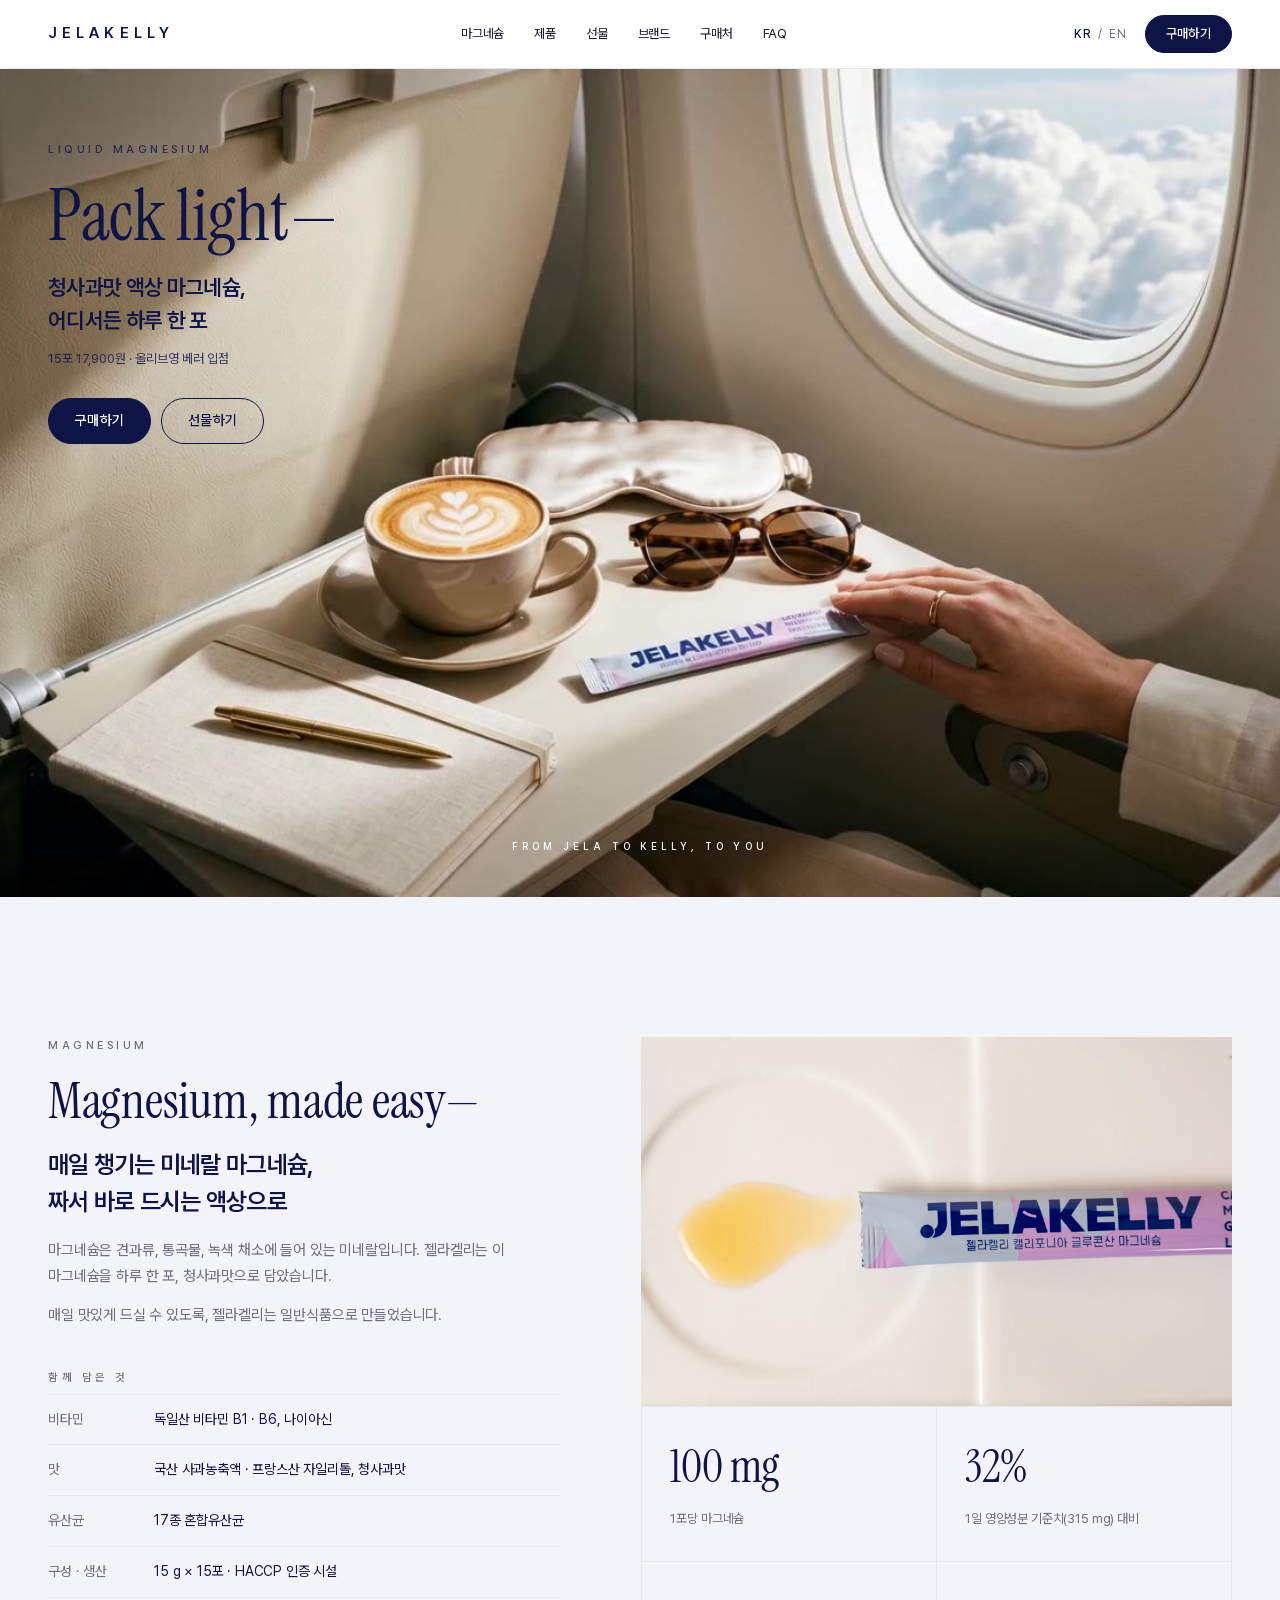
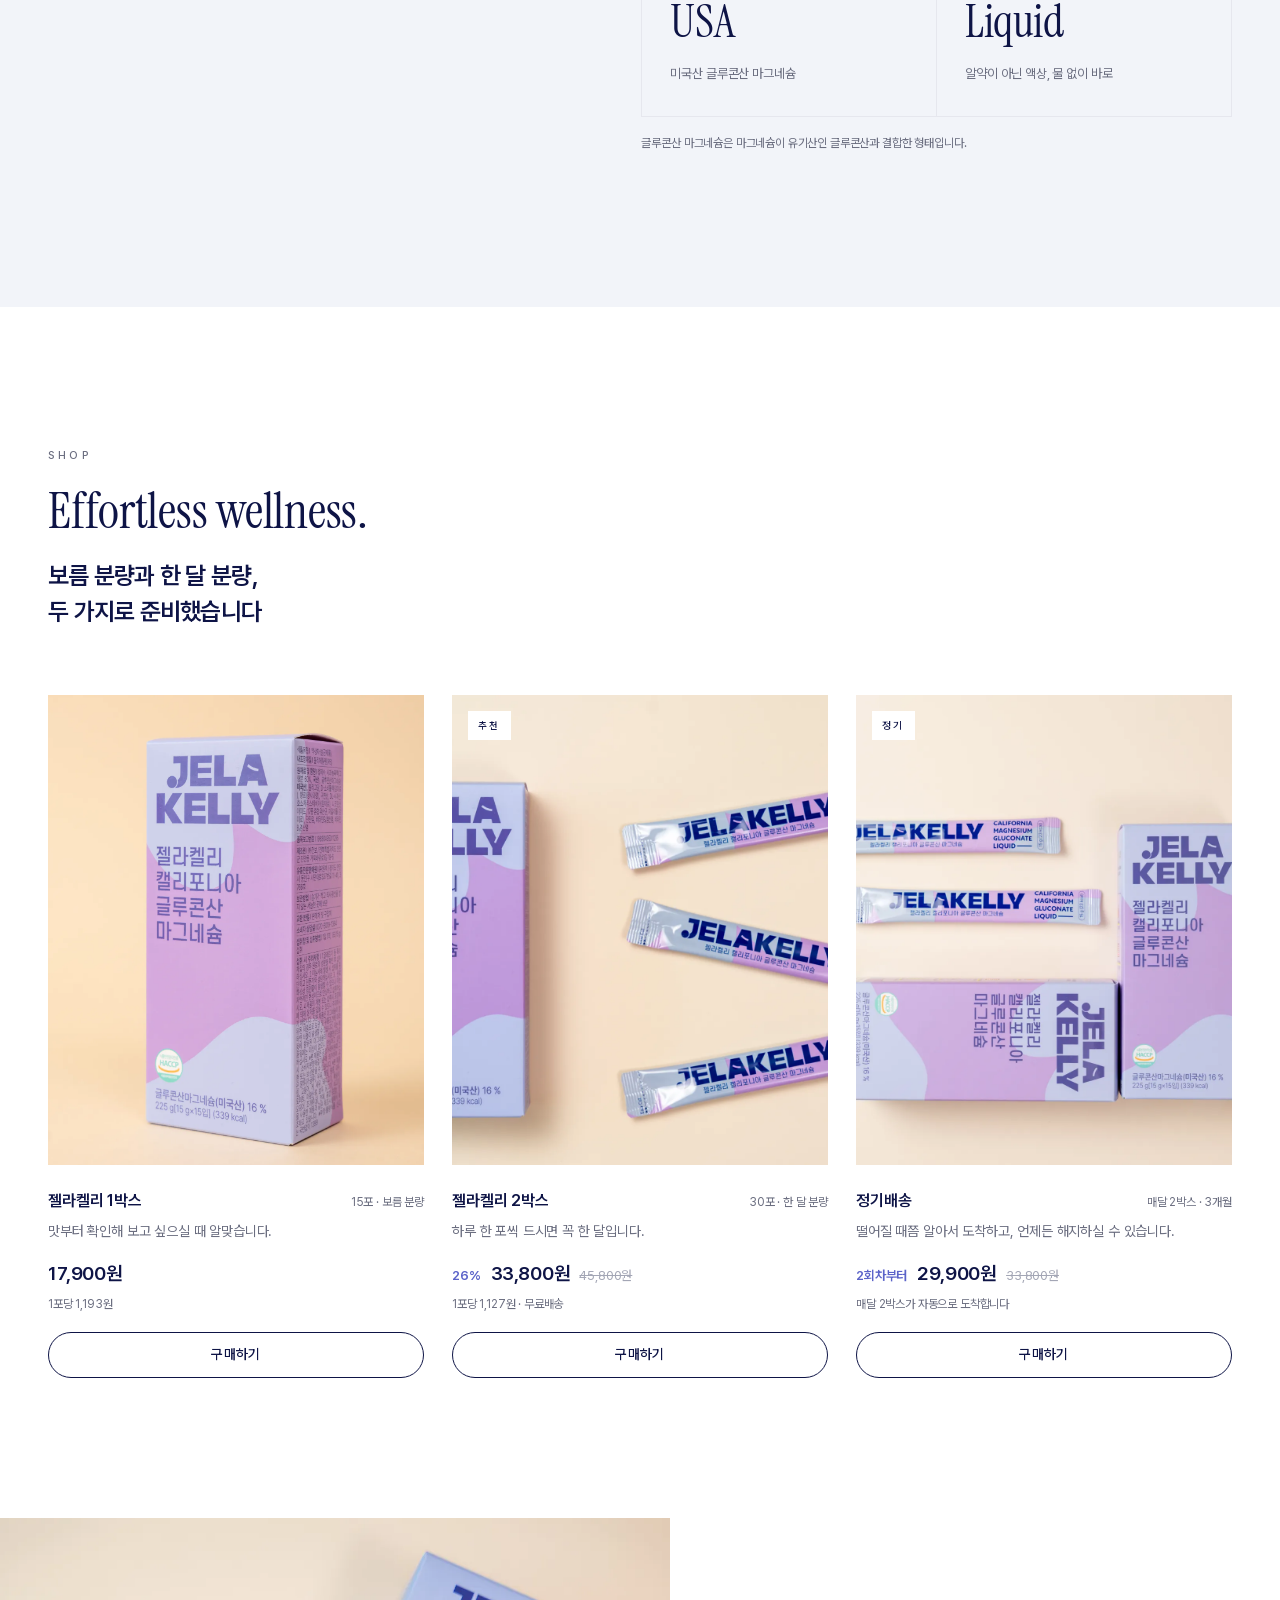
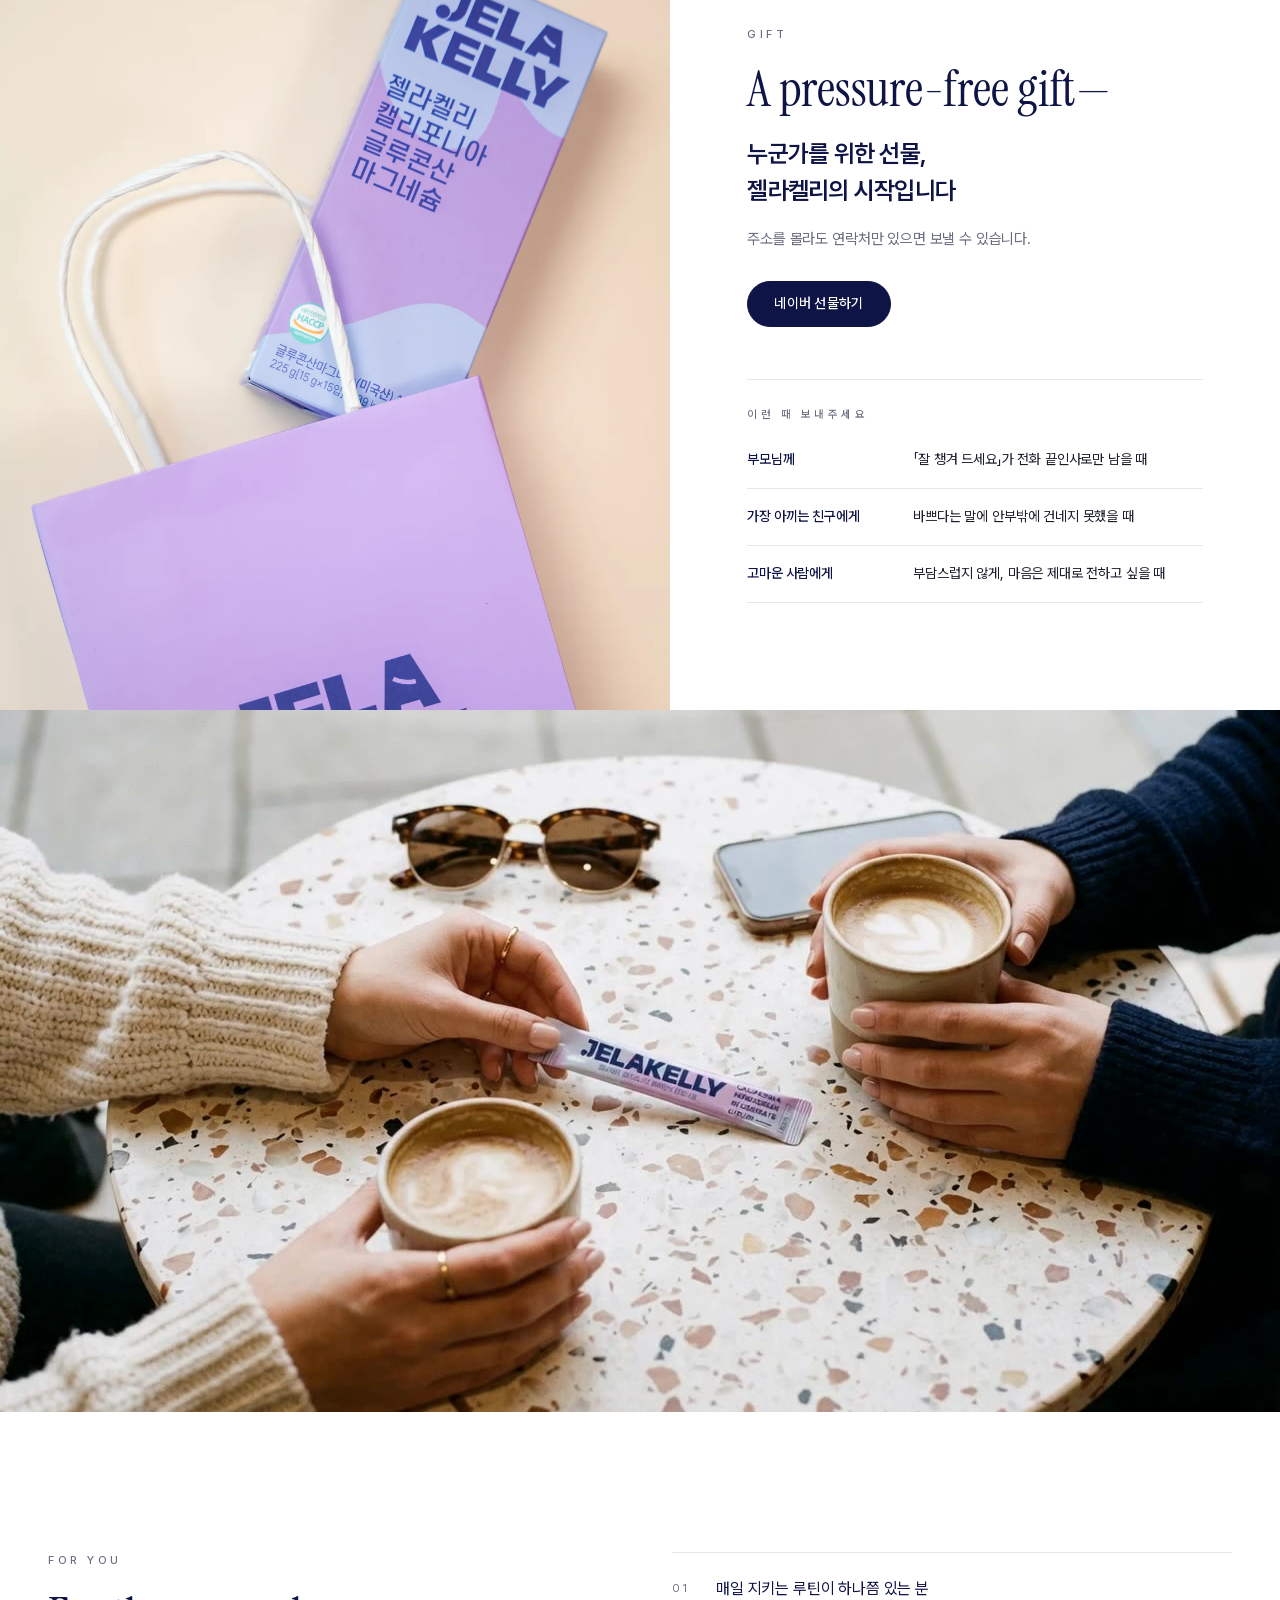
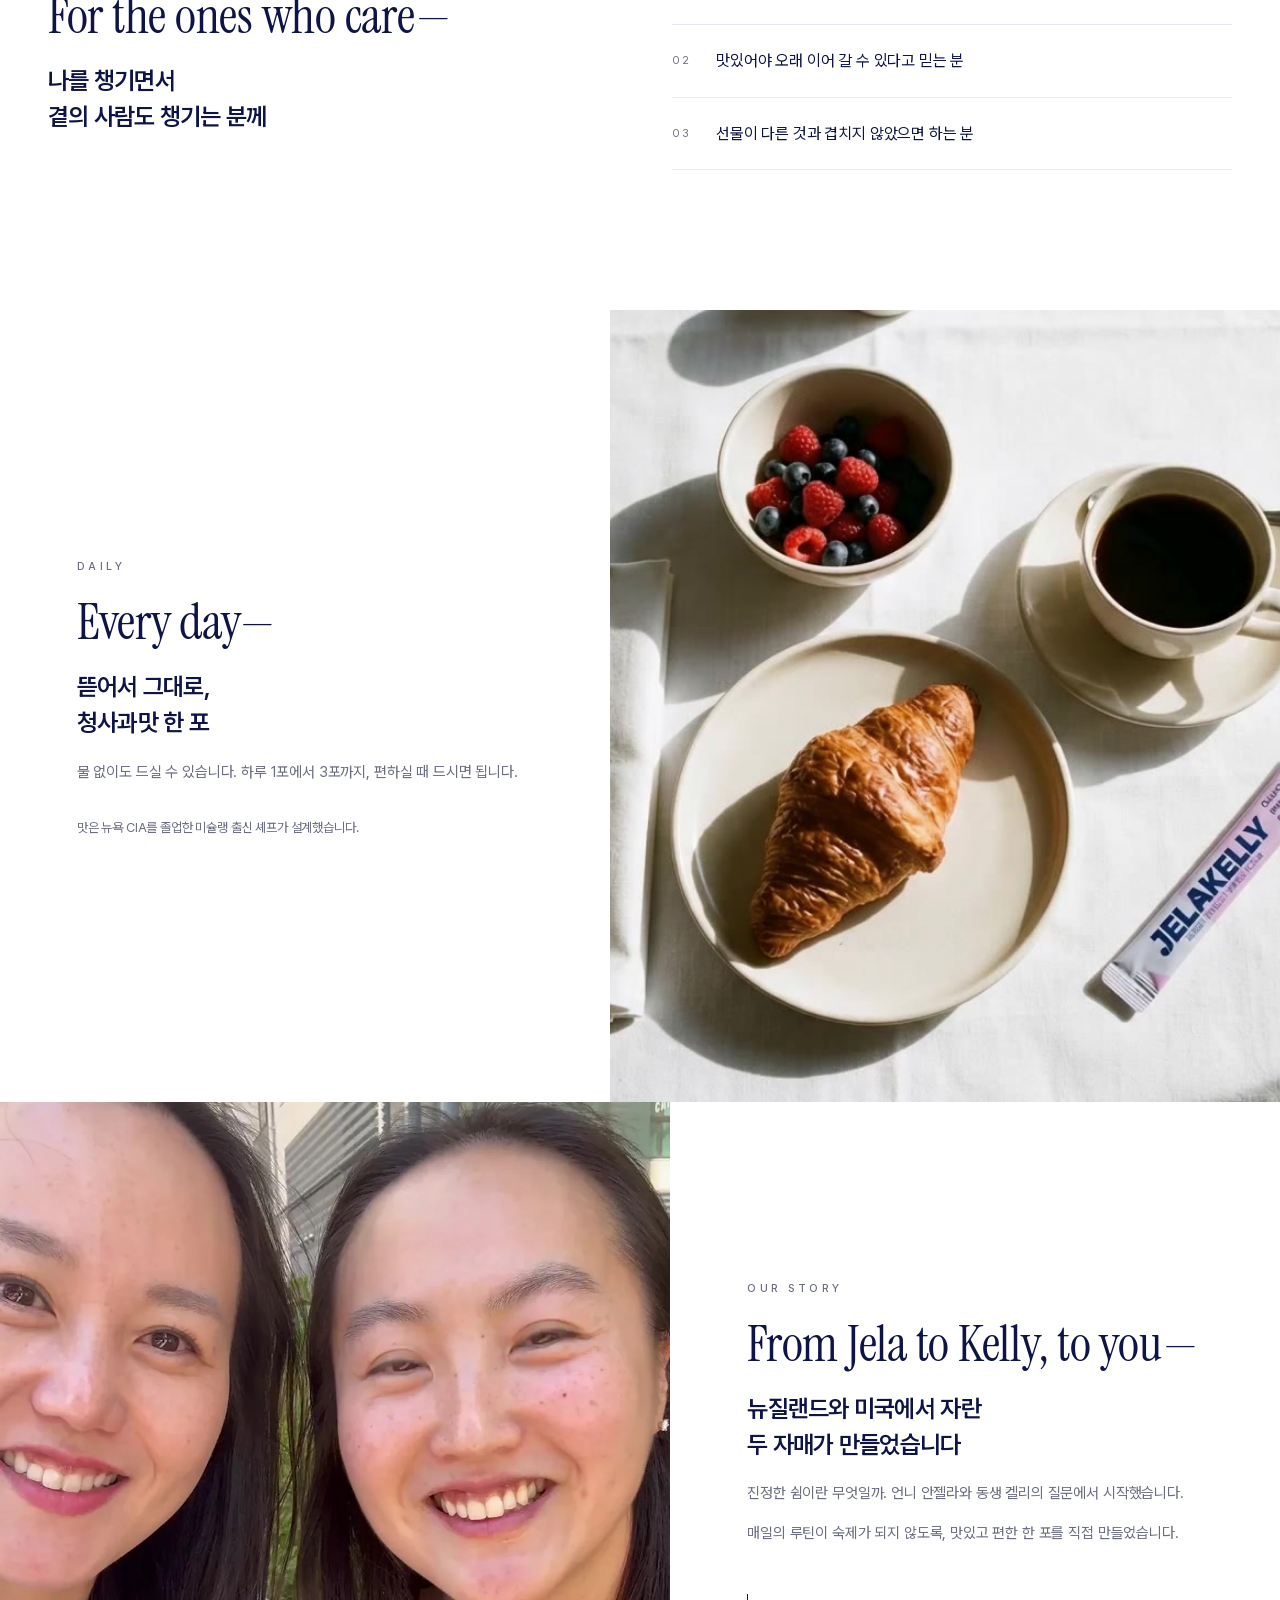
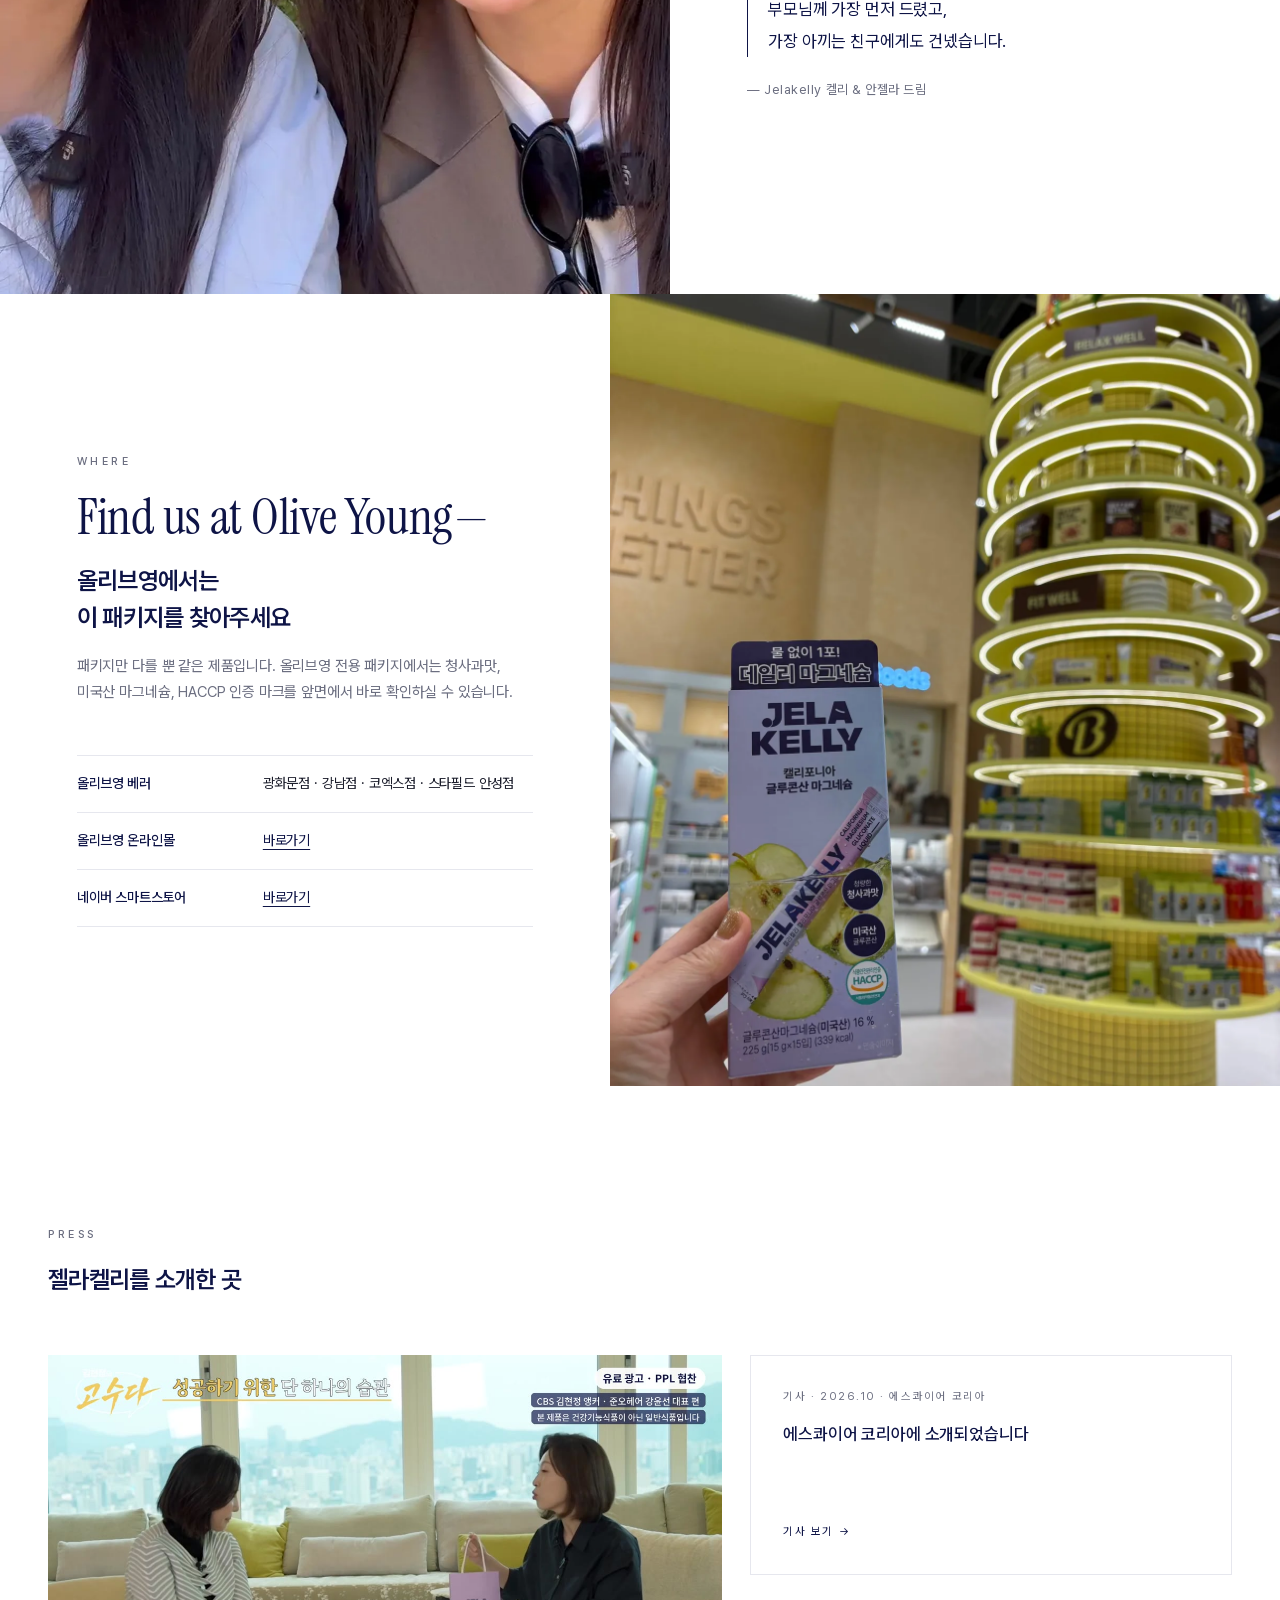
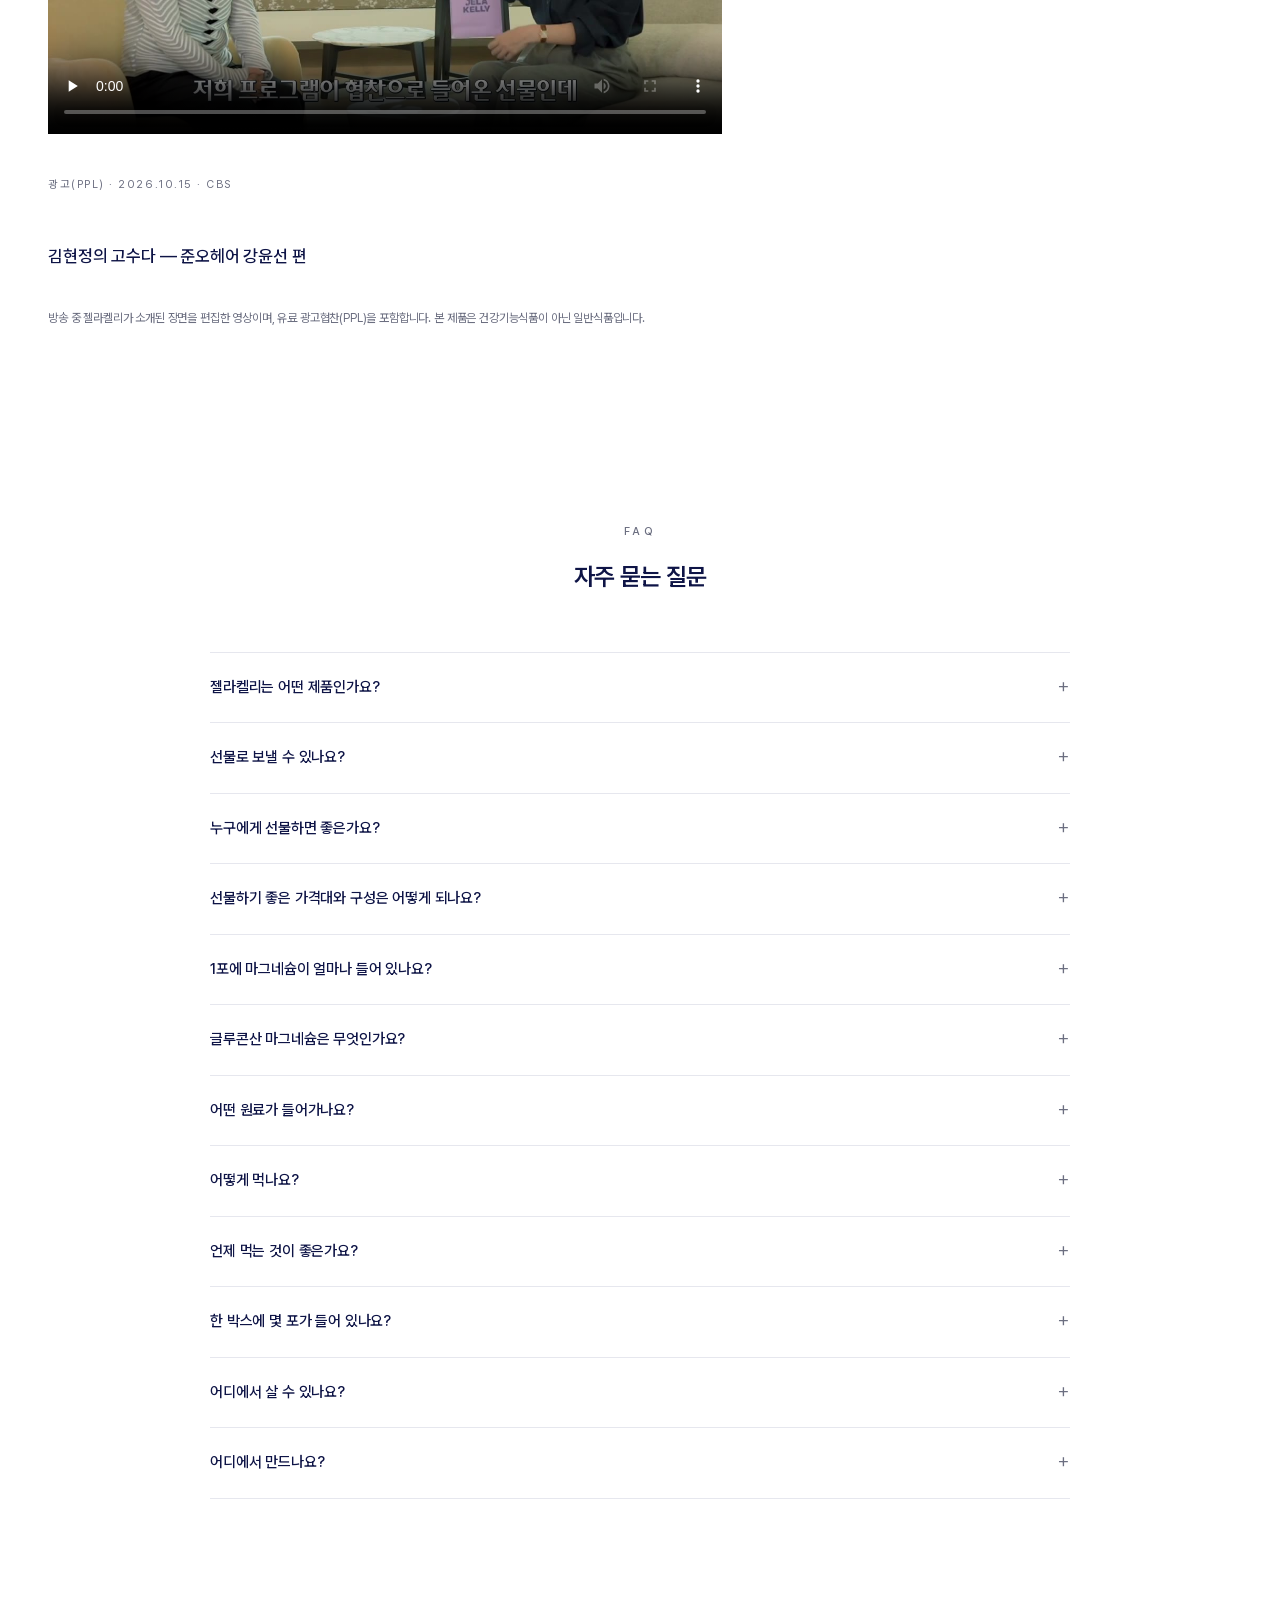
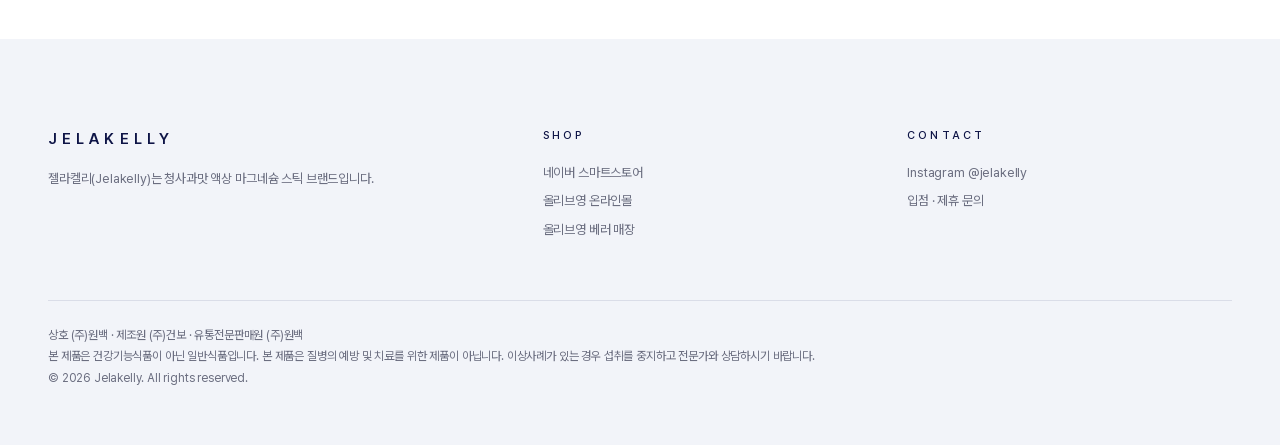
==== commit 110e5ea3: "홈페이지 리뉴얼: 메인·404 페이지 교체 (사진 경로 수정)" ====
--- a/index.html
+++ b/index.html
@@ -39,12 +39,12 @@
 <meta name="google-site-verification" content="여기에-구글-인증코드">
 <meta name="naver-site-verification" content="여기에-네이버-인증코드">
 -->
-<link rel="preload" as="font" type="font/woff2" href="/assets/v2/fonts/pretendard-sub.woff2" crossorigin>
-<link rel="preload" as="font" type="font/woff2" href="/assets/v2/fonts/instrument-serif.woff2" crossorigin>
-<link rel="preload" as="image" href="/assets/v2/hero-plane.jpg">
+<link rel="preload" as="font" type="font/woff2" href="assets/fonts/pretendard-sub.woff2" crossorigin>
+<link rel="preload" as="font" type="font/woff2" href="assets/fonts/instrument-serif.woff2" crossorigin>
+<link rel="preload" as="image" href="assets/hero-plane.jpg">
 <style>
-@font-face{font-family:'JK Sans';src:url(/assets/v2/fonts/pretendard-sub.woff2) format('woff2');font-weight:45 920;font-display:swap}
-@font-face{font-family:'JK Serif';src:url(/assets/v2/fonts/instrument-serif.woff2) format('woff2');font-weight:400;font-display:swap}
+@font-face{font-family:'JK Sans';src:url(assets/fonts/pretendard-sub.woff2) format('woff2');font-weight:45 920;font-display:swap}
+@font-face{font-family:'JK Serif';src:url(assets/fonts/instrument-serif.woff2) format('woff2');font-weight:400;font-display:swap}
 :root{--ink:#0E1446;--text:#1B1D2B;--muted:#6B6E80;--line:#E6E7EE;--ice:#F2F4F9;--lilac:#ECE7F5;--bg:#FFFFFF}
 *{box-sizing:border-box}
 html{scroll-behavior:smooth}
@@ -252,8 +252,8 @@
    },
    "description": "스틱을 뜯어 그대로 드시는 청사과맛 액상 마그네슘 스틱입니다. 연락처만 있으면 선물로도 보낼 수 있습니다. 미국산 글루콘산 마그네슘 100 mg과 독일산 비타민 B1·B6이 들어가며, 맛은 국산 사과농축액과 프랑스산 자일리톨로 냈습니다. 건강기능식품이 아닌 일반식품입니다.",
    "image": [
-    "https://www.jelakelly.com/assets/v2/box-1.jpg",
-    "https://www.jelakelly.com/assets/v2/liquid.jpg",
+    "https://www.jelakelly.com/assets/box-1.jpg",
+    "https://www.jelakelly.com/assets/liquid.jpg",
     "https://www.jelakelly.com/assets/og-ko.jpg"
    ],
    "category": "일반식품",
@@ -457,8 +457,8 @@
 
 <main>
 <section class="hero" id="top">
- <img class="poster" src="/assets/v2/hero-plane.jpg" alt="" aria-hidden="true">
- <video class="" data-auto autoplay muted loop playsinline preload="metadata" poster="/assets/v2/hero-plane.jpg" aria-label="Pack light⁠—"><source src="/assets/v2/hero-plane.mp4" type="video/mp4"></video>
+ <img class="poster" src="assets/hero-plane.jpg" alt="" aria-hidden="true">
+ <video class="" data-auto autoplay muted loop playsinline preload="metadata" poster="assets/hero-plane.jpg" aria-label="Pack light⁠—"><source src="assets/hero-plane.mp4" type="video/mp4"></video>
  <div class="copy"><div class="wrap">
   <p class="eyebrow">LIQUID MAGNESIUM</p>
   <p class="en">Pack light⁠—</p>
@@ -478,25 +478,25 @@
   <p class="muted">매일 맛있게 드실 수 있도록, 젤라켈리는 일반식품으로 만들었습니다.</p>
   <div class="withs"><h3>함께 담은 것</h3><dl class="facts"><div><dt>비타민</dt><dd>독일산 비타민 B1 · B6, 나이아신</dd></div><div><dt>맛</dt><dd>국산 사과농축액 · 프랑스산 자일리톨, 청사과맛</dd></div><div><dt>유산균</dt><dd>17종 혼합유산균</dd></div><div><dt>구성 · 생산</dt><dd>15 g × 15포 · HACCP 인증 시설</dd></div></dl></div>
  </div>
- <div class="rv"><div class="magph"><img src="/assets/v2/liquid.webp" alt="스틱에서 짜낸 젤라켈리 실제 액상" loading="lazy" decoding="async"></div><div class="tiles"><div><b>100 mg</b><span>1포당 마그네슘</span></div><div><b>32%</b><span>1일 영양성분 기준치(315 mg) 대비</span></div><div><b>USA</b><span>미국산 글루콘산 마그네슘</span></div><div><b>Liquid</b><span>알약이 아닌 액상, 물 없이 바로</span></div></div><p class="gl">글루콘산 마그네슘은 마그네슘이 유기산인 글루콘산과 결합한 형태입니다.</p></div>
+ <div class="rv"><div class="magph"><img src="assets/liquid.webp" alt="스틱에서 짜낸 젤라켈리 실제 액상" loading="lazy" decoding="async"></div><div class="tiles"><div><b>100 mg</b><span>1포당 마그네슘</span></div><div><b>32%</b><span>1일 영양성분 기준치(315 mg) 대비</span></div><div><b>USA</b><span>미국산 글루콘산 마그네슘</span></div><div><b>Liquid</b><span>알약이 아닌 액상, 물 없이 바로</span></div></div><p class="gl">글루콘산 마그네슘은 마그네슘이 유기산인 글루콘산과 결합한 형태입니다.</p></div>
 </div></section>
 
 <section class="pad" id="shop"><div class="wrap">
  <div class="rv"><p class="eyebrow">SHOP</p><p class="en">Effortless wellness.</p><h2>보름 분량과 한 달 분량,<br>두 가지로 준비했습니다</h2></div>
- <div class="grid3"><article class="card rv"><a href="https://smartstore.naver.com/jelakelly" target="_blank" rel="noopener"><div class="ph"><img src="/assets/v2/box-1.webp" alt="젤라켈리 1박스와 스틱" loading="lazy" decoding="async"></div></a>
+ <div class="grid3"><article class="card rv"><a href="https://smartstore.naver.com/jelakelly" target="_blank" rel="noopener"><div class="ph"><img src="assets/box-1.webp" alt="젤라켈리 1박스와 스틱" loading="lazy" decoding="async"></div></a>
 <div class="nm"><b>젤라켈리 1박스</b><span>15포 · 보름 분량</span></div><p class="ds">맛부터 확인해 보고 싶으실 때 알맞습니다.</p>
 <div class="price">17,900원</div><p class="nt">1포당 1,193원</p>
-<a class="btn line" href="https://smartstore.naver.com/jelakelly" target="_blank" rel="noopener">구매하기</a></article><article class="card rv"><a href="https://smartstore.naver.com/jelakelly" target="_blank" rel="noopener"><div class="ph"><img src="/assets/v2/box-2.webp" alt="젤라켈리 박스와 스틱 세 개" loading="lazy" decoding="async"><span class="tag">추천</span></div></a>
+<a class="btn line" href="https://smartstore.naver.com/jelakelly" target="_blank" rel="noopener">구매하기</a></article><article class="card rv"><a href="https://smartstore.naver.com/jelakelly" target="_blank" rel="noopener"><div class="ph"><img src="assets/box-2.webp" alt="젤라켈리 박스와 스틱 세 개" loading="lazy" decoding="async"><span class="tag">추천</span></div></a>
 <div class="nm"><b>젤라켈리 2박스</b><span>30포 · 한 달 분량</span></div><p class="ds">하루 한 포씩 드시면 꼭 한 달입니다.</p>
 <div class="price"><em>26%</em>33,800원<s>45,800원</s></div><p class="nt">1포당 1,127원 · 무료배송</p>
-<a class="btn line" href="https://smartstore.naver.com/jelakelly" target="_blank" rel="noopener">구매하기</a></article><article class="card rv"><a href="https://smartstore.naver.com/jelakelly" target="_blank" rel="noopener"><div class="ph"><img src="/assets/v2/box-sub.webp" alt="젤라켈리 박스 세 개와 스틱" loading="lazy" decoding="async"><span class="tag">정기</span></div></a>
+<a class="btn line" href="https://smartstore.naver.com/jelakelly" target="_blank" rel="noopener">구매하기</a></article><article class="card rv"><a href="https://smartstore.naver.com/jelakelly" target="_blank" rel="noopener"><div class="ph"><img src="assets/box-sub.webp" alt="젤라켈리 박스 세 개와 스틱" loading="lazy" decoding="async"><span class="tag">정기</span></div></a>
 <div class="nm"><b>정기배송</b><span>매달 2박스 · 3개월</span></div><p class="ds">떨어질 때쯤 알아서 도착하고, 언제든 해지하실 수 있습니다.</p>
 <div class="price"><em>2회차부터</em>29,900원<s>33,800원</s></div><p class="nt">매달 2박스가 자동으로 도착합니다</p>
 <a class="btn line" href="https://smartstore.naver.com/jelakelly" target="_blank" rel="noopener">구매하기</a></article></div>
 </div></section>
 
 <section class="split" id="gift">
- <div class="media"><img src="/assets/v2/gift-bag.webp" alt="젤라켈리 쇼핑백에 담긴 선물 박스" loading="lazy" decoding="async"></div>
+ <div class="media"><img src="assets/gift-bag.webp" alt="젤라켈리 쇼핑백에 담긴 선물 박스" loading="lazy" decoding="async"></div>
  <div class="txt rv">
   <p class="eyebrow">GIFT</p>
   <p class="en">A pressure-free gift⁠—</p>
@@ -507,7 +507,7 @@
  </div>
 </section>
 
-<section class="band" aria-hidden="false"><video class="" data-auto autoplay muted loop playsinline preload="metadata" poster="/assets/v2/fit-hands.jpg" aria-label="For the ones who care⁠—"><source src="/assets/v2/fit-hands.mp4" type="video/mp4"></video></section>
+<section class="band" aria-hidden="false"><video class="" data-auto autoplay muted loop playsinline preload="metadata" poster="assets/fit-hands.jpg" aria-label="For the ones who care⁠—"><source src="assets/fit-hands.mp4" type="video/mp4"></video></section>
 <section class="pad" id="fit"><div class="wrap fit">
  <div class="rv"><p class="eyebrow">FOR YOU</p><p class="en">For the ones who care⁠—</p><h2>나를 챙기면서<br>곁의 사람도 챙기는 분께</h2></div>
  <ol class="rv"><li><span>01</span>매일 지키는 루틴이 하나쯤 있는 분</li><li><span>02</span>맛있어야 오래 이어 갈 수 있다고 믿는 분</li><li><span>03</span>선물이 다른 것과 겹치지 않았으면 하는 분</li></ol>
@@ -521,11 +521,11 @@
   <p class="muted">물 없이도 드실 수 있습니다. 하루 1포에서 3포까지, 편하실 때 드시면 됩니다.</p>
   <p class="chef">맛은 뉴욕 CIA를 졸업한 미슐랭 출신 셰프가 설계했습니다.</p>
  </div>
- <div class="media"><video class="" data-auto autoplay muted loop playsinline preload="metadata" poster="/assets/v2/routine-breakfast.jpg" aria-label="Every day⁠—"><source src="/assets/v2/routine-breakfast.mp4" type="video/mp4"></video></div>
+ <div class="media"><video class="" data-auto autoplay muted loop playsinline preload="metadata" poster="assets/routine-breakfast.jpg" aria-label="Every day⁠—"><source src="assets/routine-breakfast.mp4" type="video/mp4"></video></div>
 </section>
 
 <section class="split" id="brand">
- <div class="media"><img src="/assets/v2/sisters-out.webp" alt="젤라켈리를 만든 두 자매, 안젤라와 켈리" loading="lazy" decoding="async"></div>
+ <div class="media"><img src="assets/sisters-out.webp" alt="젤라켈리를 만든 두 자매, 안젤라와 켈리" loading="lazy" decoding="async"></div>
  <div class="txt rv">
   <p class="eyebrow">OUR STORY</p>
   <p class="en">From Jela to Kelly, to you⁠—</p>
@@ -545,13 +545,13 @@
   <p class="muted">패키지만 다를 뿐 같은 제품입니다. 올리브영 전용 패키지에서는 청사과맛, 미국산 마그네슘, HACCP 인증 마크를 앞면에서 바로 확인하실 수 있습니다.</p>
   <div class="rows"><div><b>올리브영 베러</b><em style="font-style:normal">광화문점 · 강남점 · 코엑스점 · 스타필드 안성점</em></div><a href="https://oy.run/SNcvwkIn5wyJ7S" target="_blank" rel="noopener"><b>올리브영 온라인몰</b><span>바로가기</span></a><a href="https://smartstore.naver.com/jelakelly" target="_blank" rel="noopener"><b>네이버 스마트스토어</b><span>바로가기</span></a></div>
  </div>
- <div class="media"><img src="/assets/v2/oy-store.webp" alt="올리브영 베러 매장에서 든 젤라켈리 올리브영 전용 패키지" loading="lazy" decoding="async"></div>
+ <div class="media"><img src="assets/oy-store.webp" alt="올리브영 베러 매장에서 든 젤라켈리 올리브영 전용 패키지" loading="lazy" decoding="async"></div>
 </section>
 
 <section class="pad" id="press"><div class="wrap">
  <div class="rv"><p class="eyebrow">PRESS</p><h2>젤라켈리를 소개한 곳</h2></div>
  <div class="press">
-  <div class="c rv" style="padding:0;border:0"><div class="v"><video controls playsinline preload="none" poster="/assets/gosuda-1015-poster.jpg"><source src="/assets/gosuda-1015.mp4" type="video/mp4"></video></div>
+  <div class="c rv" style="padding:0;border:0"><div class="v"><video controls playsinline preload="none" poster="assets/gosuda-1015-poster.jpg"><source src="assets/gosuda-1015.mp4" type="video/mp4"></video></div>
    <p class="lbl" style="margin-top:18px">광고(PPL) · 2026.10.15 · CBS</p><h3>김현정의 고수다 — 준오헤어 강윤선 편</h3><p class="note">방송 중 젤라켈리가 소개된 장면을 편집한 영상이며, 유료 광고협찬(PPL)을 포함합니다. 본 제품은 건강기능식품이 아닌 일반식품입니다.</p></div>
   <a class="c rv" href="https://www.esquirekorea.co.kr/article/1911096" target="_blank" rel="noopener"><div><p class="lbl">기사 · 2026.10 · 에스콰이어 코리아</p><h3>에스콰이어 코리아에 소개되었습니다</h3></div><span class="lbl" style="color:var(--ink)">기사 보기 →</span></a>
  </div>
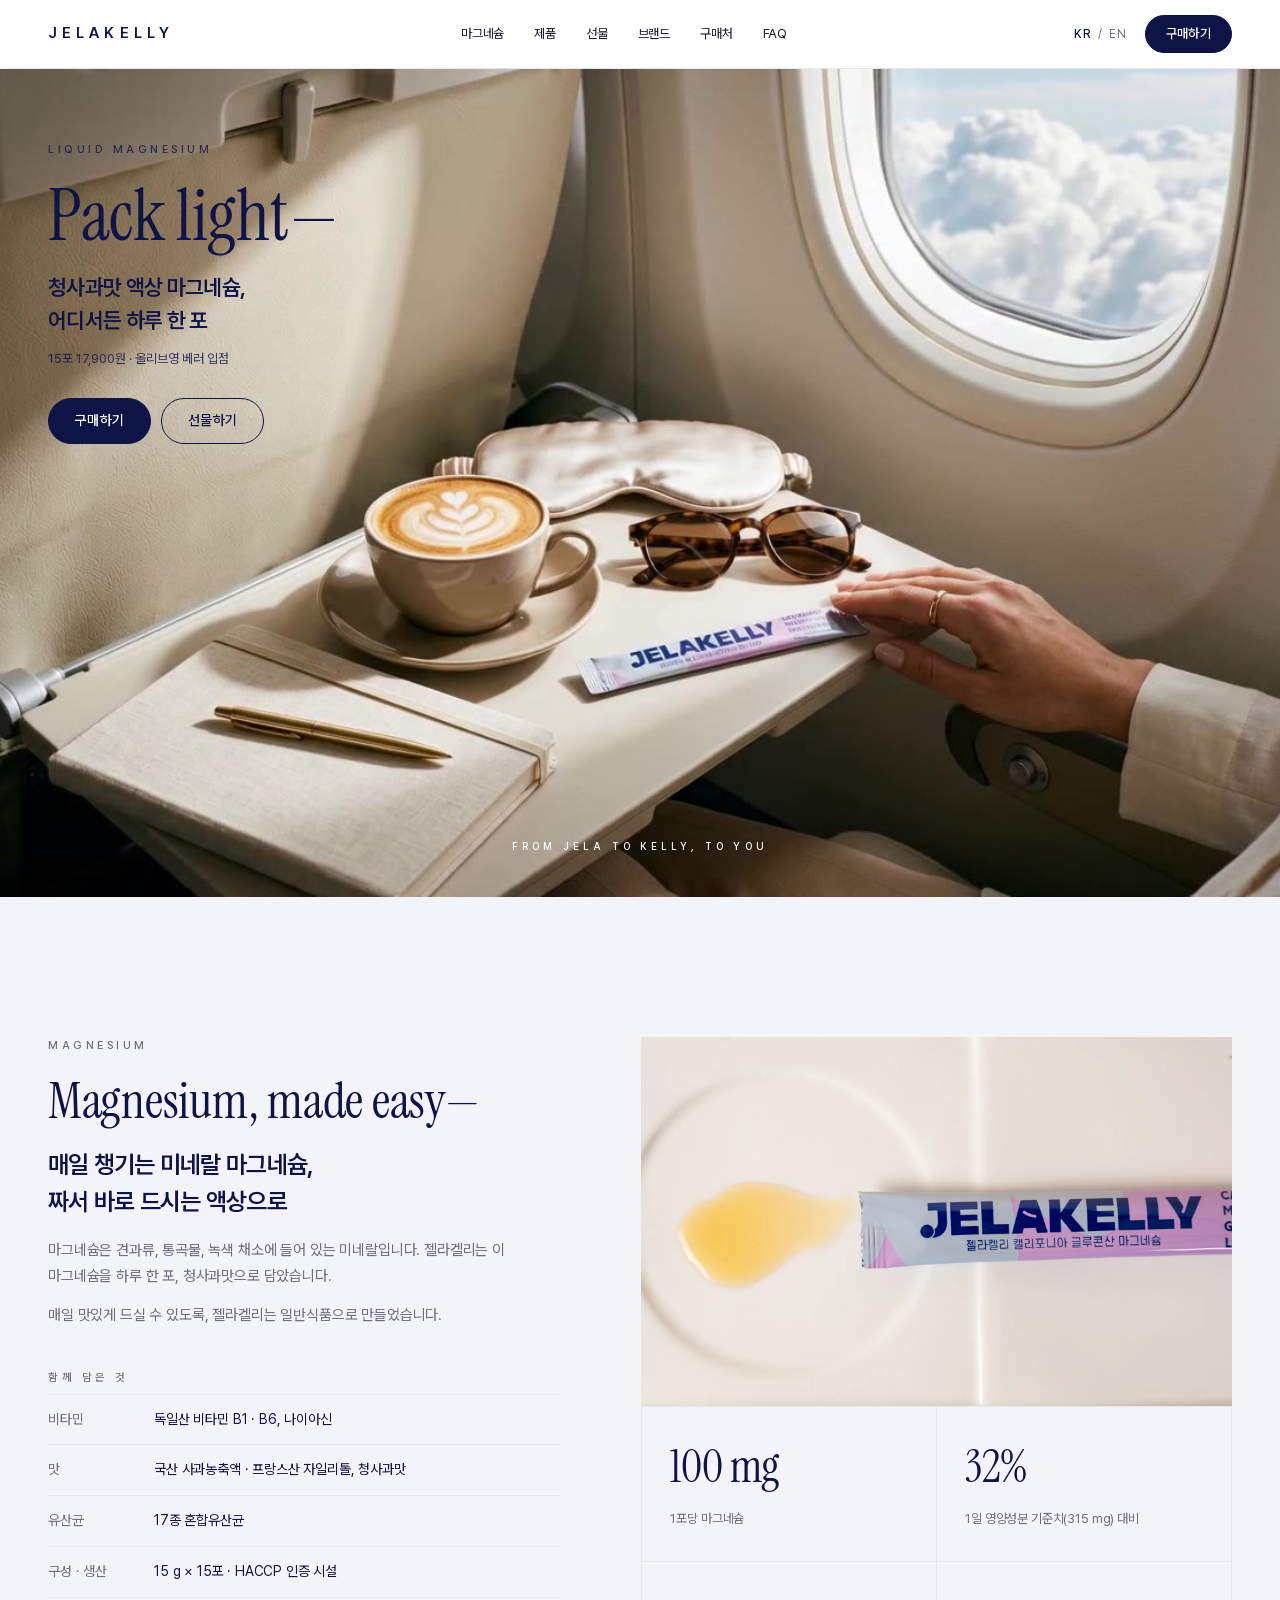
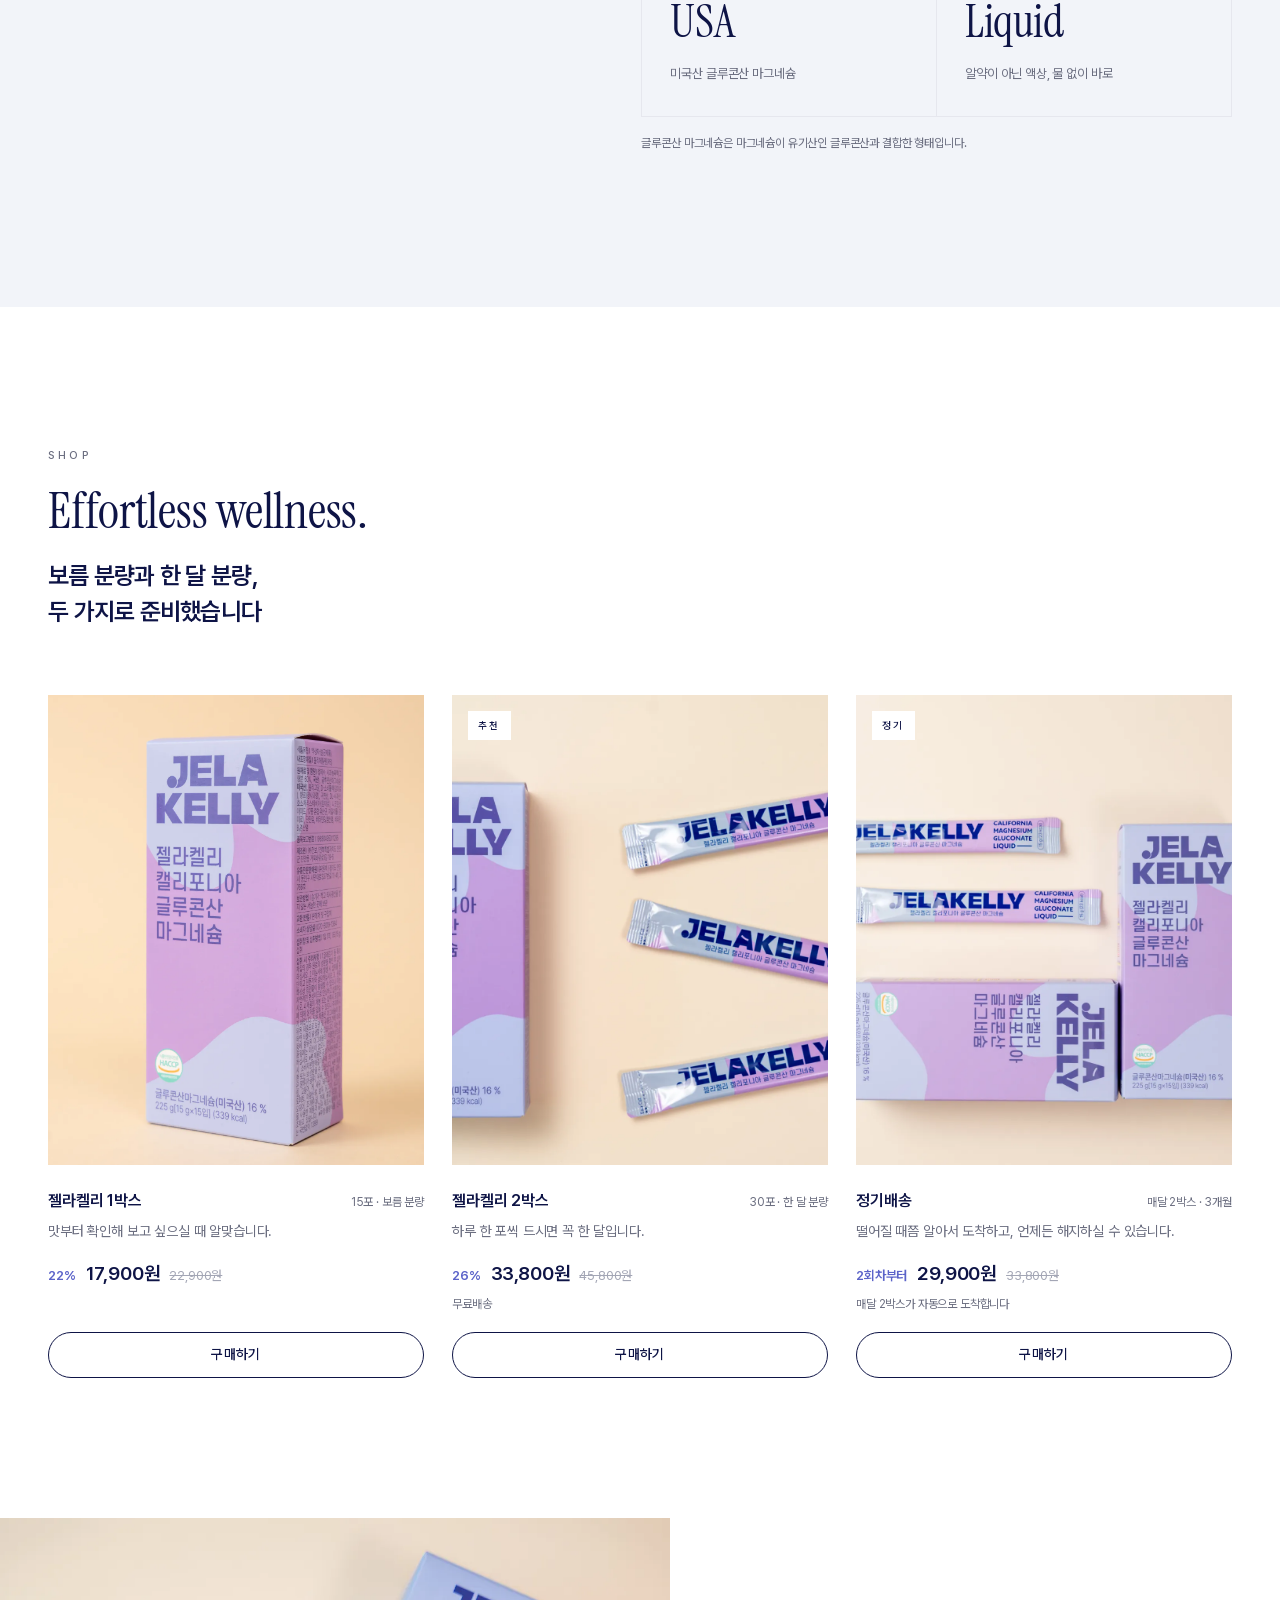
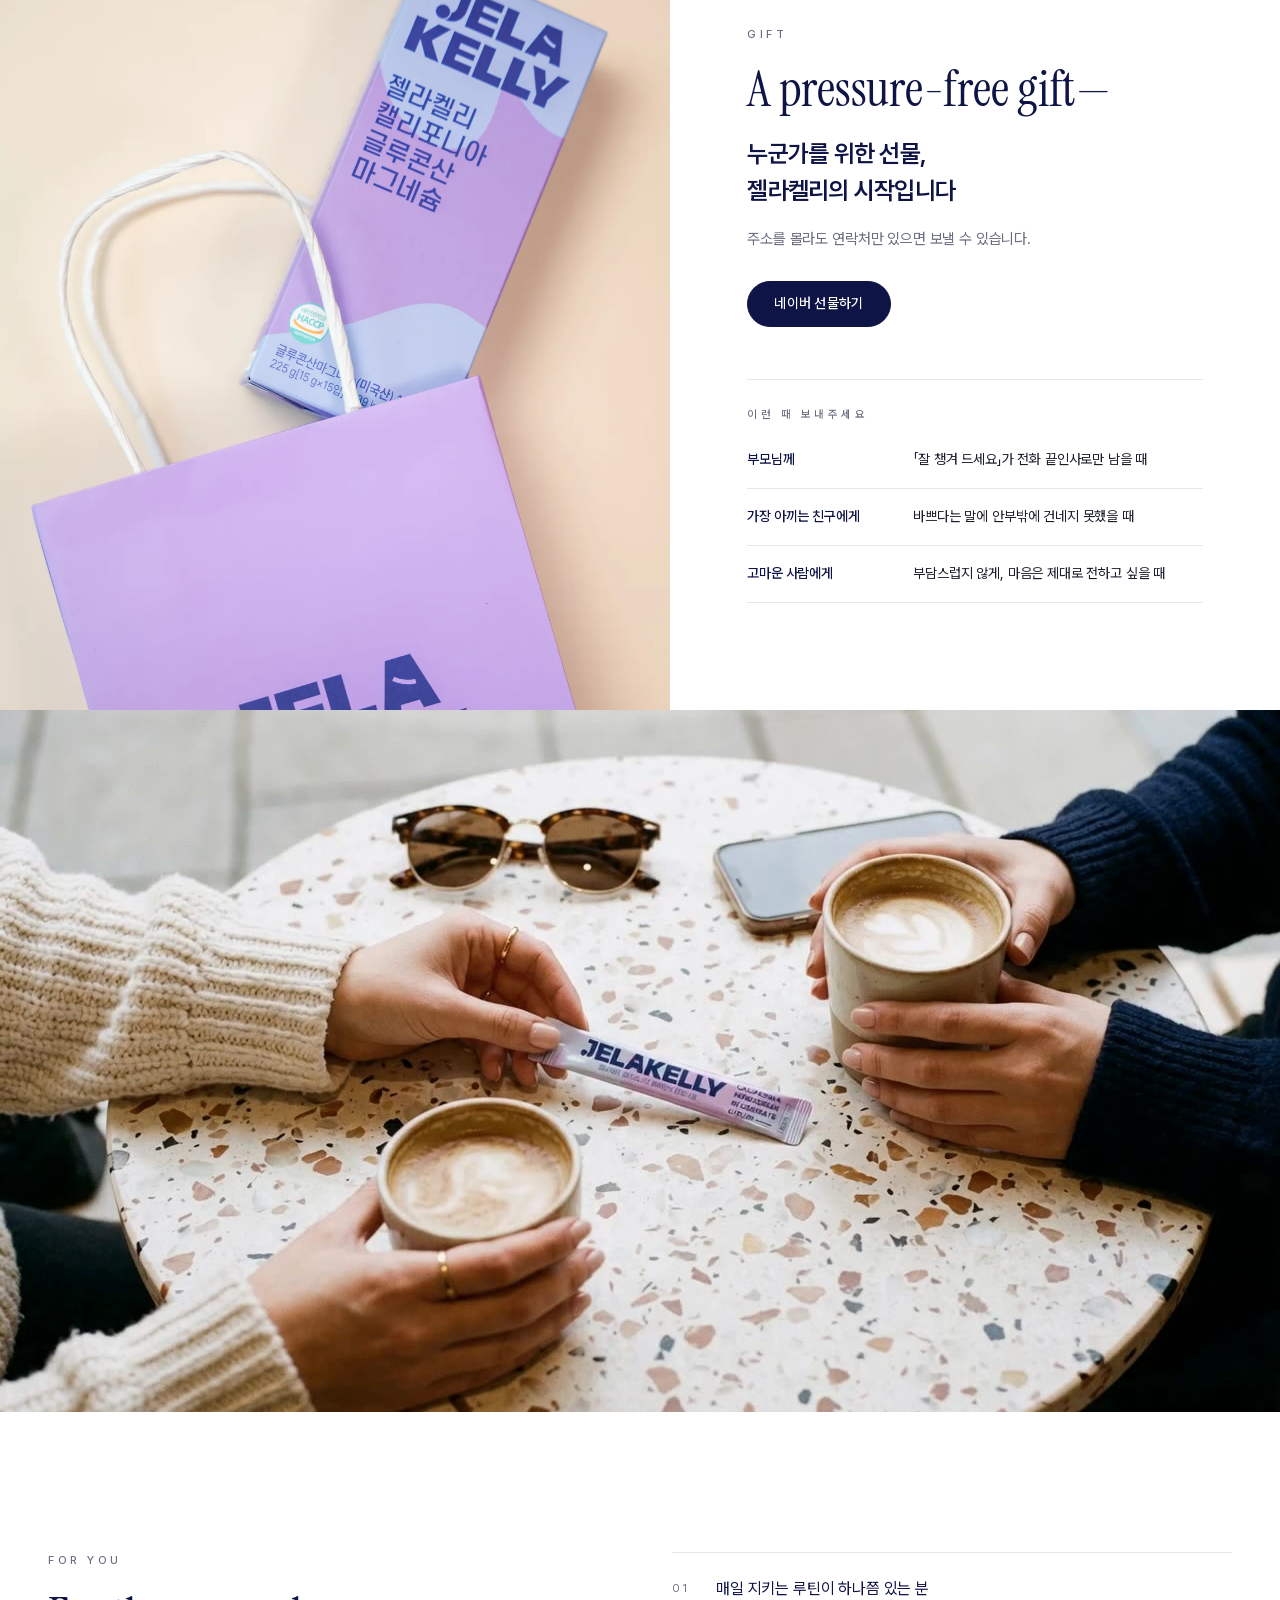
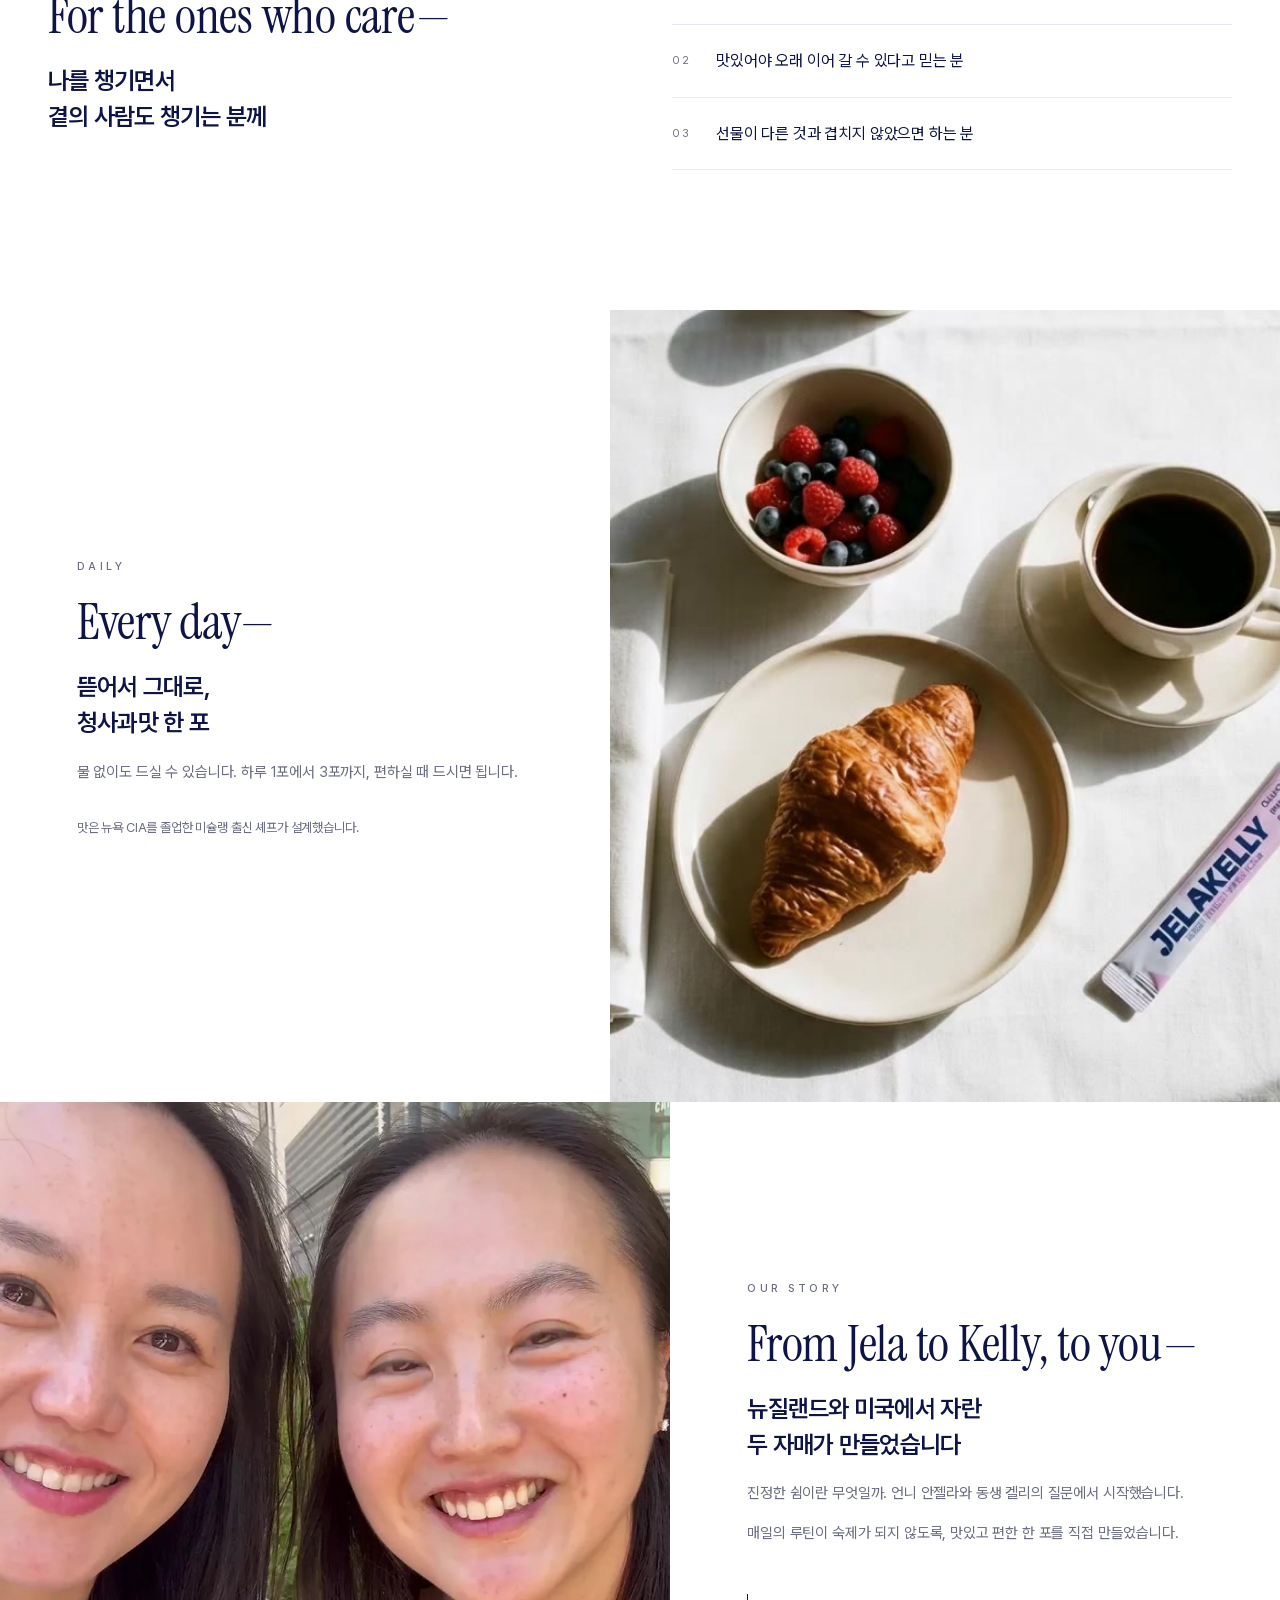
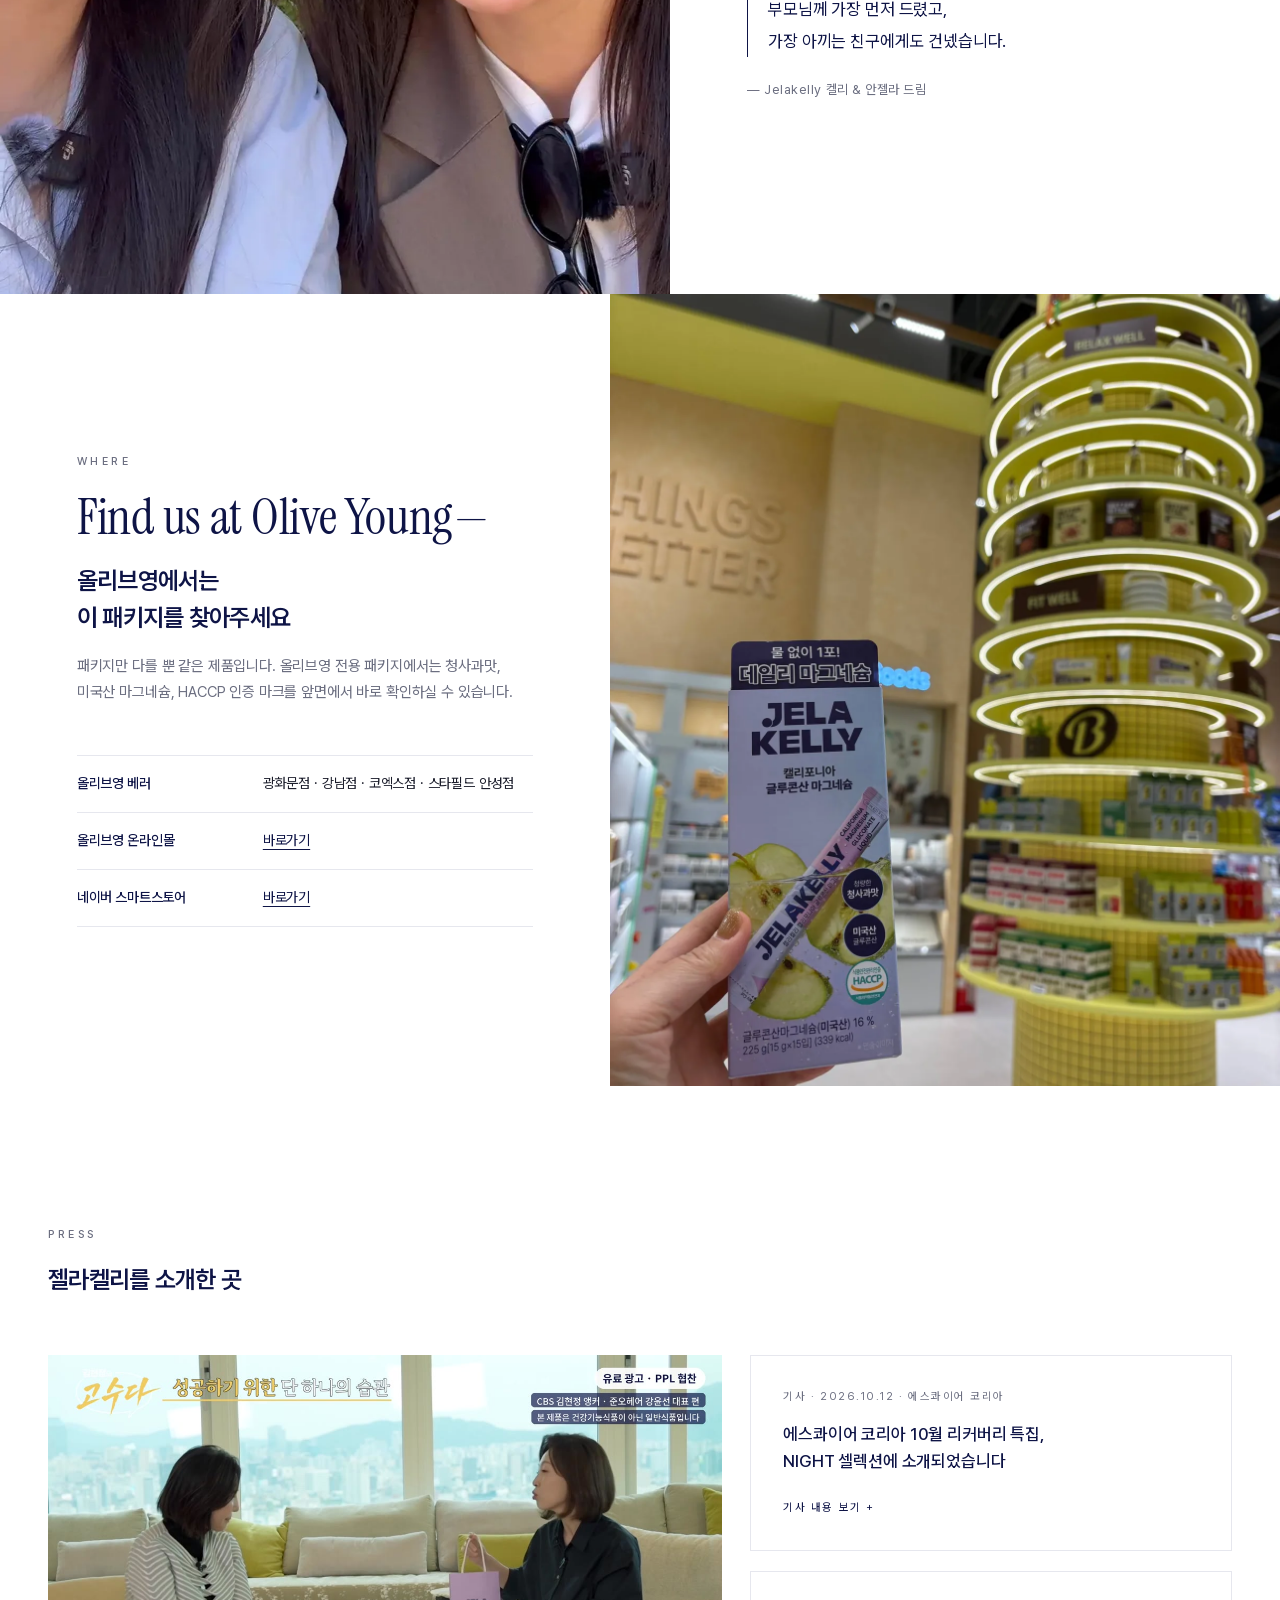
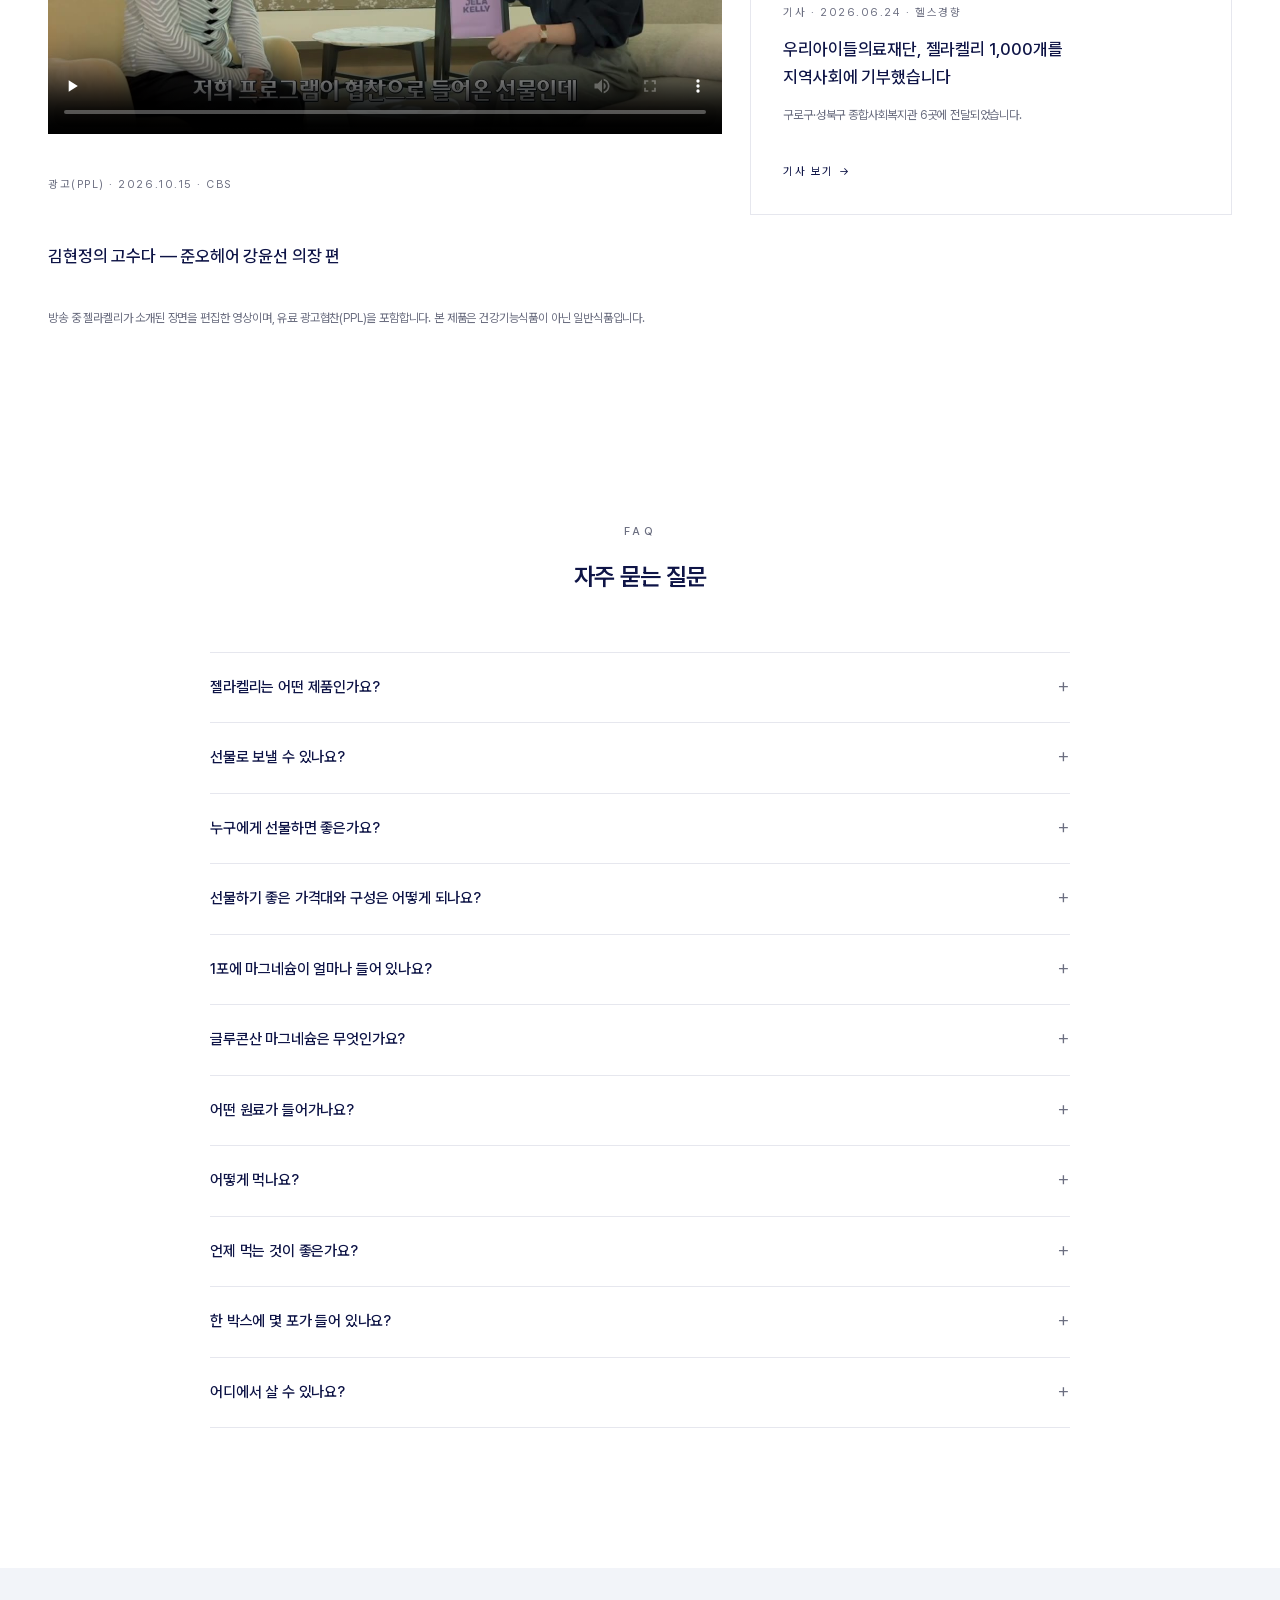
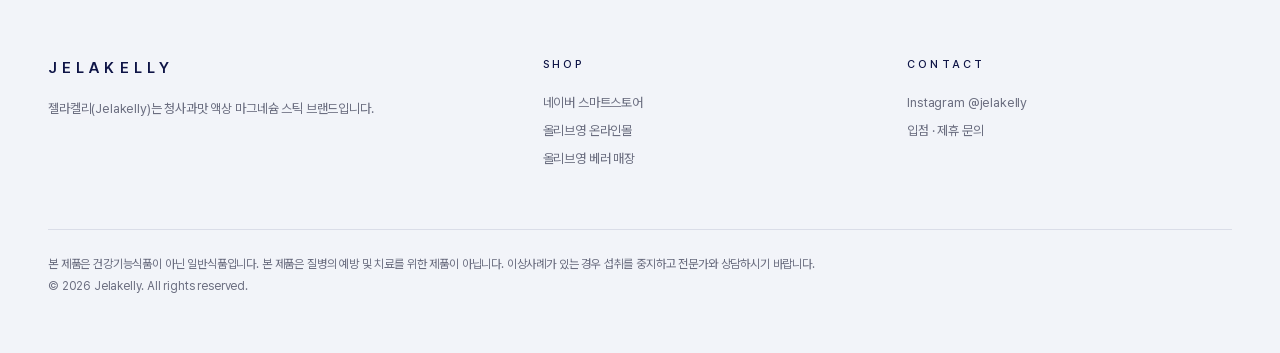
==== commit 052a475c: "KO: 1박스 할인가, 언론 섹션 정리, 제조원·1포당 가격 삭제" ====
--- a/index.html
+++ b/index.html
@@ -44,6 +44,7 @@
 <link rel="preload" as="image" href="assets/hero-plane.jpg">
 <style>
 @font-face{font-family:'JK Sans';src:url(assets/fonts/pretendard-sub.woff2) format('woff2');font-weight:45 920;font-display:swap}
+@font-face{font-family:'JK Sans';src:url(assets/fonts/pretendard-add.woff2) format('woff2');font-weight:45 920;font-display:swap;unicode-range:U+AC70,U+AD00,U+B00C,U+B2E8,U+B354,U+B370,U+B3CC,U+B4EC,U+B809,U+BC88,U+BCF5,U+BD81,U+C0AD,U+C140,U+C158,U+C5ED,U+C7AC,U+C9F8,U+CDB0,U+CEE4,U+D15C,U+D2B9,U+D398,U+D5A5,U+D5EC}
 @font-face{font-family:'JK Serif';src:url(assets/fonts/instrument-serif.woff2) format('woff2');font-weight:400;font-display:swap}
 :root{--ink:#0E1446;--text:#1B1D2B;--muted:#6B6E80;--line:#E6E7EE;--ice:#F2F4F9;--lilac:#ECE7F5;--bg:#FFFFFF}
 *{box-sizing:border-box}
@@ -143,6 +144,13 @@
 .lbl{font-size:11px;letter-spacing:.14em;color:var(--muted)}
 .press h3{font-weight:500;font-size:17px;color:var(--ink);margin:10px 0 0;line-height:1.6}
 .press .note{font-size:12px;color:var(--muted);margin-top:14px}
+.press .arts{display:grid;gap:20px}
+.press .art summary{cursor:pointer;list-style:none;color:var(--ink)}
+.press .art summary::-webkit-details-marker{display:none}
+.press .art summary::after{content:" +"}
+.press .art[open] summary::after{content:" −"}
+.press .art p{font-size:14px;line-height:1.8;color:var(--ink);margin:14px 0 0}
+.press .art a{display:inline-block;margin-top:14px;color:var(--ink)}
 /* faq */
 .faq{max-width:860px;margin:56px auto 0;border-top:1px solid var(--line)}
 .faq details{border-bottom:1px solid var(--line)}
@@ -408,14 +416,6 @@
       "@type": "Answer",
       "text": "네이버 스마트스토어, 올리브영 온라인몰, 그리고 올리브영 베러 광화문점·강남점·코엑스점·스타필드 안성점에서 구매하실 수 있습니다."
      }
-    },
-    {
-     "@type": "Question",
-     "name": "어디에서 만드나요?",
-     "acceptedAnswer": {
-      "@type": "Answer",
-      "text": "HACCP 인증 시설을 갖춘 (주)건보에서 만듭니다. 유통전문판매원은 (주)원백입니다."
-     }
     }
    ]
   },
@@ -485,10 +485,10 @@
  <div class="rv"><p class="eyebrow">SHOP</p><p class="en">Effortless wellness.</p><h2>보름 분량과 한 달 분량,<br>두 가지로 준비했습니다</h2></div>
  <div class="grid3"><article class="card rv"><a href="https://smartstore.naver.com/jelakelly" target="_blank" rel="noopener"><div class="ph"><img src="assets/box-1.webp" alt="젤라켈리 1박스와 스틱" loading="lazy" decoding="async"></div></a>
 <div class="nm"><b>젤라켈리 1박스</b><span>15포 · 보름 분량</span></div><p class="ds">맛부터 확인해 보고 싶으실 때 알맞습니다.</p>
-<div class="price">17,900원</div><p class="nt">1포당 1,193원</p>
+<div class="price"><em>22%</em>17,900원<s>22,900원</s></div><p class="nt">&nbsp;</p>
 <a class="btn line" href="https://smartstore.naver.com/jelakelly" target="_blank" rel="noopener">구매하기</a></article><article class="card rv"><a href="https://smartstore.naver.com/jelakelly" target="_blank" rel="noopener"><div class="ph"><img src="assets/box-2.webp" alt="젤라켈리 박스와 스틱 세 개" loading="lazy" decoding="async"><span class="tag">추천</span></div></a>
 <div class="nm"><b>젤라켈리 2박스</b><span>30포 · 한 달 분량</span></div><p class="ds">하루 한 포씩 드시면 꼭 한 달입니다.</p>
-<div class="price"><em>26%</em>33,800원<s>45,800원</s></div><p class="nt">1포당 1,127원 · 무료배송</p>
+<div class="price"><em>26%</em>33,800원<s>45,800원</s></div><p class="nt">무료배송</p>
 <a class="btn line" href="https://smartstore.naver.com/jelakelly" target="_blank" rel="noopener">구매하기</a></article><article class="card rv"><a href="https://smartstore.naver.com/jelakelly" target="_blank" rel="noopener"><div class="ph"><img src="assets/box-sub.webp" alt="젤라켈리 박스 세 개와 스틱" loading="lazy" decoding="async"><span class="tag">정기</span></div></a>
 <div class="nm"><b>정기배송</b><span>매달 2박스 · 3개월</span></div><p class="ds">떨어질 때쯤 알아서 도착하고, 언제든 해지하실 수 있습니다.</p>
 <div class="price"><em>2회차부터</em>29,900원<s>33,800원</s></div><p class="nt">매달 2박스가 자동으로 도착합니다</p>
@@ -552,14 +552,18 @@
  <div class="rv"><p class="eyebrow">PRESS</p><h2>젤라켈리를 소개한 곳</h2></div>
  <div class="press">
   <div class="c rv" style="padding:0;border:0"><div class="v"><video controls playsinline preload="none" poster="assets/gosuda-1015-poster.jpg"><source src="assets/gosuda-1015.mp4" type="video/mp4"></video></div>
-   <p class="lbl" style="margin-top:18px">광고(PPL) · 2026.10.15 · CBS</p><h3>김현정의 고수다 — 준오헤어 강윤선 편</h3><p class="note">방송 중 젤라켈리가 소개된 장면을 편집한 영상이며, 유료 광고협찬(PPL)을 포함합니다. 본 제품은 건강기능식품이 아닌 일반식품입니다.</p></div>
-  <a class="c rv" href="https://www.esquirekorea.co.kr/article/1911096" target="_blank" rel="noopener"><div><p class="lbl">기사 · 2026.10 · 에스콰이어 코리아</p><h3>에스콰이어 코리아에 소개되었습니다</h3></div><span class="lbl" style="color:var(--ink)">기사 보기 →</span></a>
+   <p class="lbl" style="margin-top:18px">광고(PPL) · 2026.10.15 · CBS</p><h3>김현정의 고수다 — 준오헤어 강윤선 의장 편</h3><p class="note">방송 중 젤라켈리가 소개된 장면을 편집한 영상이며, 유료 광고협찬(PPL)을 포함합니다. 본 제품은 건강기능식품이 아닌 일반식품입니다.</p></div>
+  <div class="arts">
+   <div class="c rv"><div><p class="lbl">기사 · 2026.10.12 · 에스콰이어 코리아</p><h3>에스콰이어 코리아 10월 리커버리 특집,<br>NIGHT 셀렉션에 소개되었습니다</h3></div>
+    <details class="art"><summary class="lbl">기사 내용 보기</summary><p>하루의 리듬에 맞춰 고른 아이템 가운데 NIGHT 셀렉션의 세 번째로, 미국산 글루콘산 마그네슘에 나이아신과 비타민 B1·B6를 더한 청사과맛 액상 마그네슘으로 소개되었습니다.</p><p class="note">EDITOR 김민호 · PHOTOGRAPHER 정우영</p><a class="lbl" href="https://www.esquirekorea.co.kr/article/1911096" target="_blank" rel="noopener">에스콰이어 코리아 원문 보기 →</a></details></div>
+   <a class="c rv" href="https://www.k-health.com/news/articleView.html?idxno=93307" target="_blank" rel="noopener"><div><p class="lbl">기사 · 2026.06.24 · 헬스경향</p><h3>우리아이들의료재단, 젤라켈리 1,000개를<br>지역사회에 기부했습니다</h3><p class="note">구로구·성북구 종합사회복지관 6곳에 전달되었습니다.</p></div><span class="lbl" style="color:var(--ink)">기사 보기 →</span></a>
+  </div>
  </div>
 </div></section>
 
 <section class="pad" id="faq" style="padding-top:40px"><div class="wrap">
  <div class="center rv"><p class="eyebrow">FAQ</p><h2>자주 묻는 질문</h2></div>
- <div class="faq"><details><summary>젤라켈리는 어떤 제품인가요?</summary><p>스틱을 뜯어 그대로 드시는 청사과맛 액상 마그네슘 스틱입니다. 건강기능식품이 아닌 일반식품입니다.</p></details><details><summary>선물로 보낼 수 있나요?</summary><p>네이버 선물하기로 보내실 수 있습니다. 주소를 몰라도 연락처만 있으면 됩니다.</p></details><details><summary>누구에게 선물하면 좋은가요?</summary><p>부모님, 가장 아끼는 친구, 고마운 분께 건네기 좋습니다. 젤라켈리를 만든 두 자매도 부모님께 가장 먼저 드렸고, 가장 아끼는 친구에게도 건넸습니다.</p></details><details><summary>선물하기 좋은 가격대와 구성은 어떻게 되나요?</summary><p>1박스(15포) 17,900원, 2박스(30포) 33,800원입니다. 처음 건네실 때는 1박스, 한 달 분량을 챙겨 드리고 싶을 때는 2박스가 알맞습니다.</p></details><details><summary>1포에 마그네슘이 얼마나 들어 있나요?</summary><p>1포(15 g)에 마그네슘 100 mg이 들어 있습니다. 1일 영양성분 기준치(315 mg)의 32%입니다.</p></details><details><summary>글루콘산 마그네슘은 무엇인가요?</summary><p>마그네슘이 유기산인 글루콘산과 결합한 형태입니다. 젤라켈리는 미국산 글루콘산 마그네슘을 씁니다.</p></details><details><summary>어떤 원료가 들어가나요?</summary><p>미국산 글루콘산 마그네슘 100 mg, 독일산 비타민 B1·B6이 들어갑니다. 맛은 국산 사과농축액과 프랑스산 자일리톨로 냈습니다.</p></details><details><summary>어떻게 먹나요?</summary><p>스틱 윗부분을 뜯어 그대로 짜서 드시면 됩니다. 물 없이도 드실 수 있고, 물을 곁들이셔도 좋습니다. 하루 1포에서 3포까지 드실 수 있습니다.</p></details><details><summary>언제 먹는 것이 좋은가요?</summary><p>정해진 시간은 없습니다. 매일 같은 시간에 드시면 잊지 않고 이어 가기 좋습니다.</p></details><details><summary>한 박스에 몇 포가 들어 있나요?</summary><p>15포가 들어 있습니다. 총 내용량은 225 g(15 g × 15포)입니다.</p></details><details><summary>어디에서 살 수 있나요?</summary><p>네이버 스마트스토어, 올리브영 온라인몰, 그리고 올리브영 베러 광화문점·강남점·코엑스점·스타필드 안성점에서 구매하실 수 있습니다.</p></details><details><summary>어디에서 만드나요?</summary><p>HACCP 인증 시설을 갖춘 (주)건보에서 만듭니다. 유통전문판매원은 (주)원백입니다.</p></details></div>
+ <div class="faq"><details><summary>젤라켈리는 어떤 제품인가요?</summary><p>스틱을 뜯어 그대로 드시는 청사과맛 액상 마그네슘 스틱입니다. 건강기능식품이 아닌 일반식품입니다.</p></details><details><summary>선물로 보낼 수 있나요?</summary><p>네이버 선물하기로 보내실 수 있습니다. 주소를 몰라도 연락처만 있으면 됩니다.</p></details><details><summary>누구에게 선물하면 좋은가요?</summary><p>부모님, 가장 아끼는 친구, 고마운 분께 건네기 좋습니다. 젤라켈리를 만든 두 자매도 부모님께 가장 먼저 드렸고, 가장 아끼는 친구에게도 건넸습니다.</p></details><details><summary>선물하기 좋은 가격대와 구성은 어떻게 되나요?</summary><p>1박스(15포) 17,900원, 2박스(30포) 33,800원입니다. 처음 건네실 때는 1박스, 한 달 분량을 챙겨 드리고 싶을 때는 2박스가 알맞습니다.</p></details><details><summary>1포에 마그네슘이 얼마나 들어 있나요?</summary><p>1포(15 g)에 마그네슘 100 mg이 들어 있습니다. 1일 영양성분 기준치(315 mg)의 32%입니다.</p></details><details><summary>글루콘산 마그네슘은 무엇인가요?</summary><p>마그네슘이 유기산인 글루콘산과 결합한 형태입니다. 젤라켈리는 미국산 글루콘산 마그네슘을 씁니다.</p></details><details><summary>어떤 원료가 들어가나요?</summary><p>미국산 글루콘산 마그네슘 100 mg, 독일산 비타민 B1·B6이 들어갑니다. 맛은 국산 사과농축액과 프랑스산 자일리톨로 냈습니다.</p></details><details><summary>어떻게 먹나요?</summary><p>스틱 윗부분을 뜯어 그대로 짜서 드시면 됩니다. 물 없이도 드실 수 있고, 물을 곁들이셔도 좋습니다. 하루 1포에서 3포까지 드실 수 있습니다.</p></details><details><summary>언제 먹는 것이 좋은가요?</summary><p>정해진 시간은 없습니다. 매일 같은 시간에 드시면 잊지 않고 이어 가기 좋습니다.</p></details><details><summary>한 박스에 몇 포가 들어 있나요?</summary><p>15포가 들어 있습니다. 총 내용량은 225 g(15 g × 15포)입니다.</p></details><details><summary>어디에서 살 수 있나요?</summary><p>네이버 스마트스토어, 올리브영 온라인몰, 그리고 올리브영 베러 광화문점·강남점·코엑스점·스타필드 안성점에서 구매하실 수 있습니다.</p></details></div>
 </div></section>
 </main>
 
@@ -569,7 +573,7 @@
   <div><h4>Shop</h4><a href="https://smartstore.naver.com/jelakelly" target=_blank rel=noopener>네이버 스마트스토어</a><a href="https://oy.run/SNcvwkIn5wyJ7S" target=_blank rel=noopener>올리브영 온라인몰</a><a href="#where">올리브영 베러 매장</a></div>
   <div><h4>Contact</h4><a href="https://www.instagram.com/jelakelly/" target="_blank" rel="noopener">Instagram @jelakelly</a><a href="mailto:angela@jelakelly.com?subject=%5B%EC%A0%9C%ED%9C%B4%20%C2%B7%20%EC%9E%85%EC%A0%90%20%EB%AC%B8%EC%9D%98%5D%20%EC%A0%A4%EB%9D%BC%EC%BC%88%EB%A6%AC&amp;body=%EC%95%88%EB%85%95%ED%95%98%EC%84%B8%EC%9A%94%2C%20%EC%A0%A4%EB%9D%BC%EC%BC%88%EB%A6%AC%20%ED%8C%80%EA%BB%98%0A%0A%ED%9A%8C%EC%82%AC%EB%AA%85%20%3A%0A%EB%8B%B4%EB%8B%B9%EC%9E%90%EB%AA%85%20%C2%B7%20%EC%97%B0%EB%9D%BD%EC%B2%98%20%3A%0A%EB%AC%B8%EC%9D%98%20%EC%9C%A0%ED%98%95%20(%EC%9E%85%EC%A0%90%20%2F%20%EA%B3%B5%EB%8F%99%EA%B5%AC%EB%A7%A4%20%2F%20%EC%88%98%EC%B6%9C%20%2F%20%EA%B8%B0%ED%83%80)%20%3A%0A%EB%AC%B8%EC%9D%98%20%EB%82%B4%EC%9A%A9%20%3A%0A%0A%EA%B0%90%EC%82%AC%ED%95%A9%EB%8B%88%EB%8B%A4.">입점 · 제휴 문의</a></div>
  </div>
- <div class="legal">상호 (주)원백 · 제조원 (주)건보 · 유통전문판매원 (주)원백<br>본 제품은 건강기능식품이 아닌 일반식품입니다. 본 제품은 질병의 예방 및 치료를 위한 제품이 아닙니다. 이상사례가 있는 경우 섭취를 중지하고 전문가와 상담하시기 바랍니다.<br>© 2026 Jelakelly. All rights reserved.</div>
+ <div class="legal">본 제품은 건강기능식품이 아닌 일반식품입니다. 본 제품은 질병의 예방 및 치료를 위한 제품이 아닙니다. 이상사례가 있는 경우 섭취를 중지하고 전문가와 상담하시기 바랍니다.<br>© 2026 Jelakelly. All rights reserved.</div>
 </div></footer>
 <script>
 (function(){
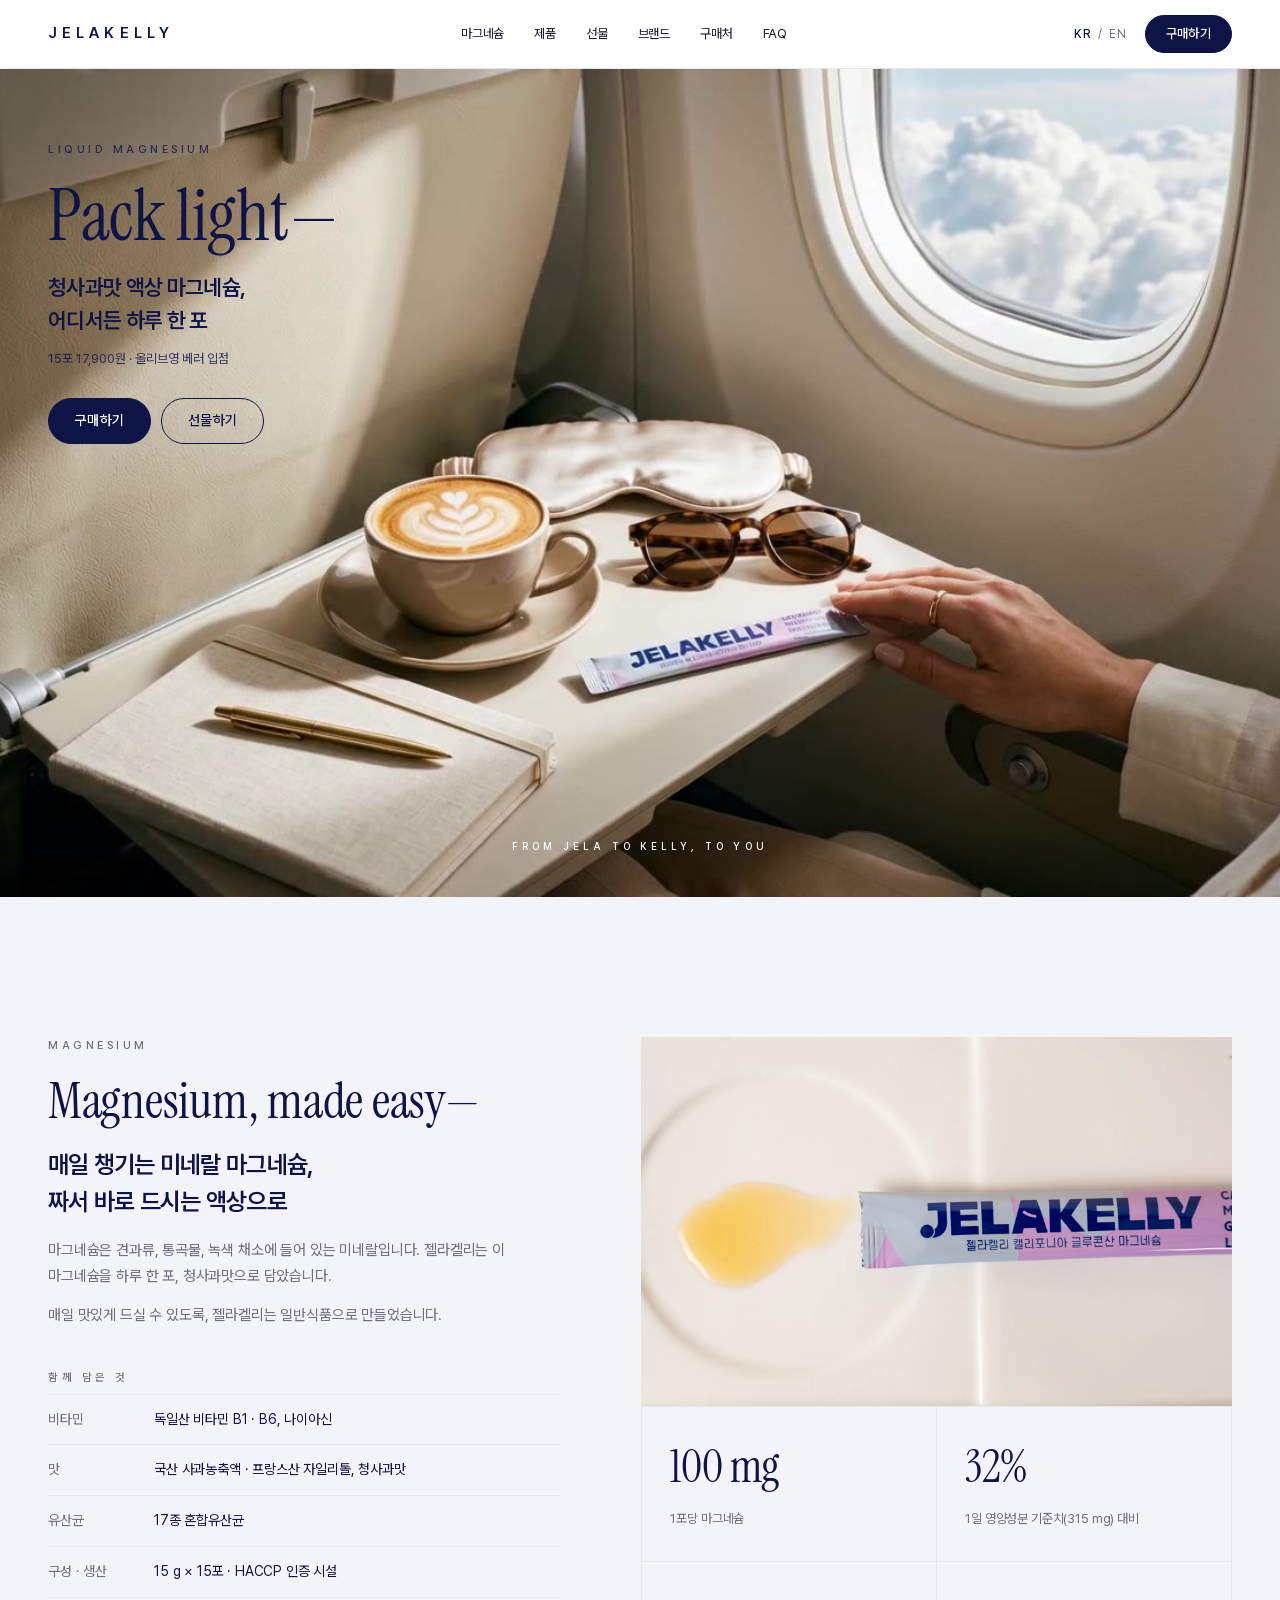
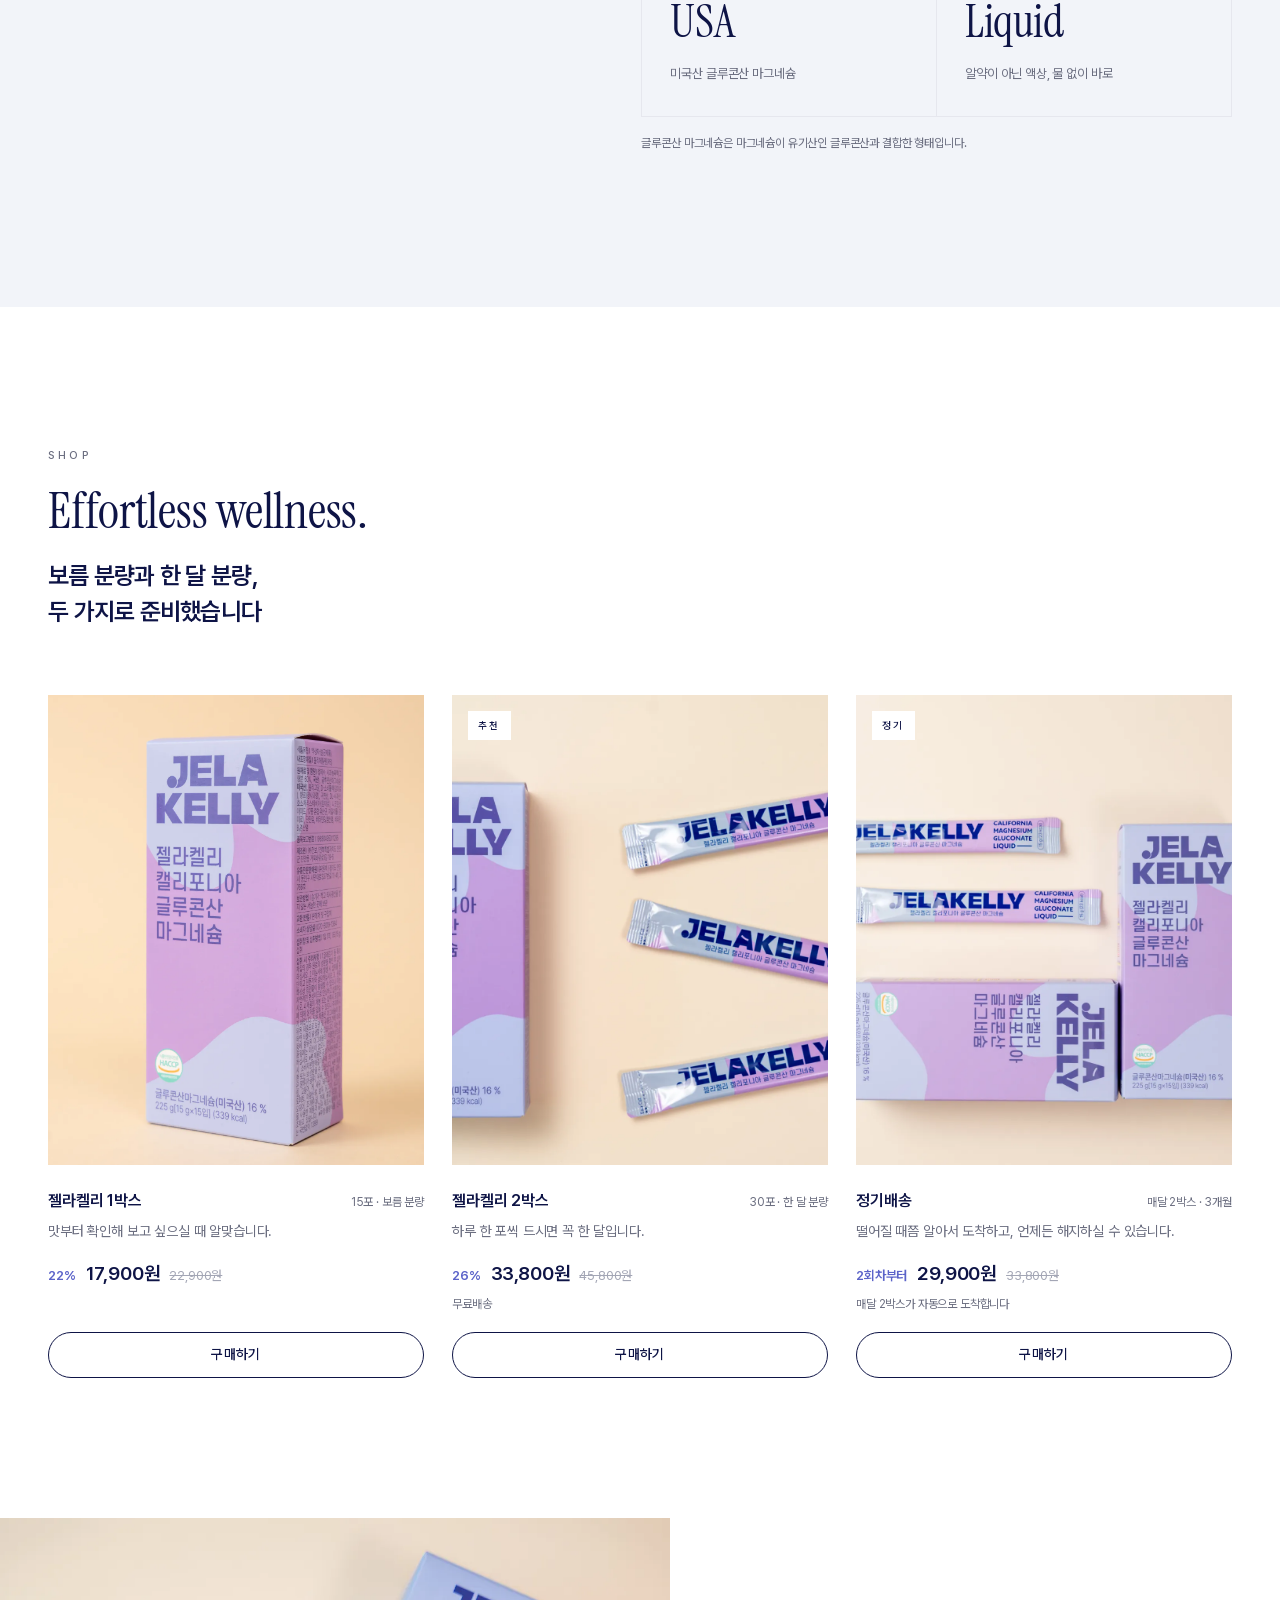
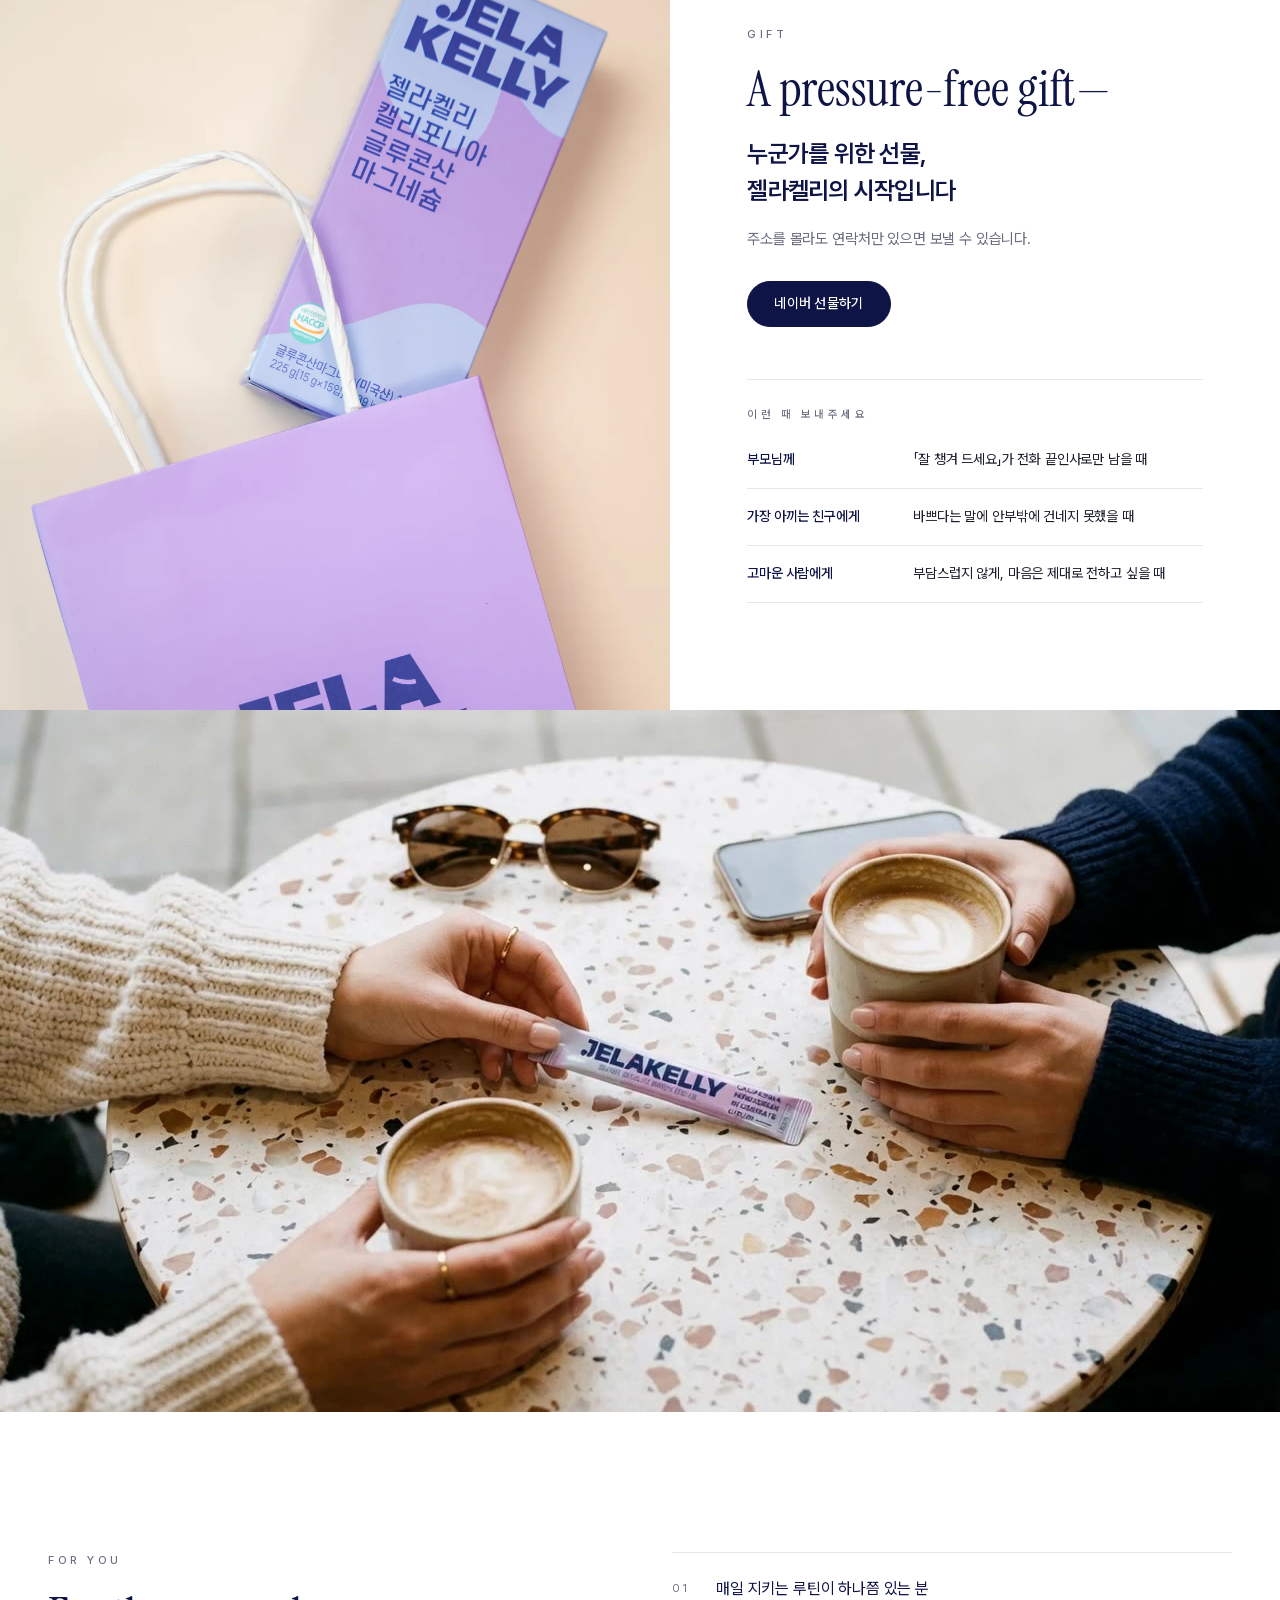
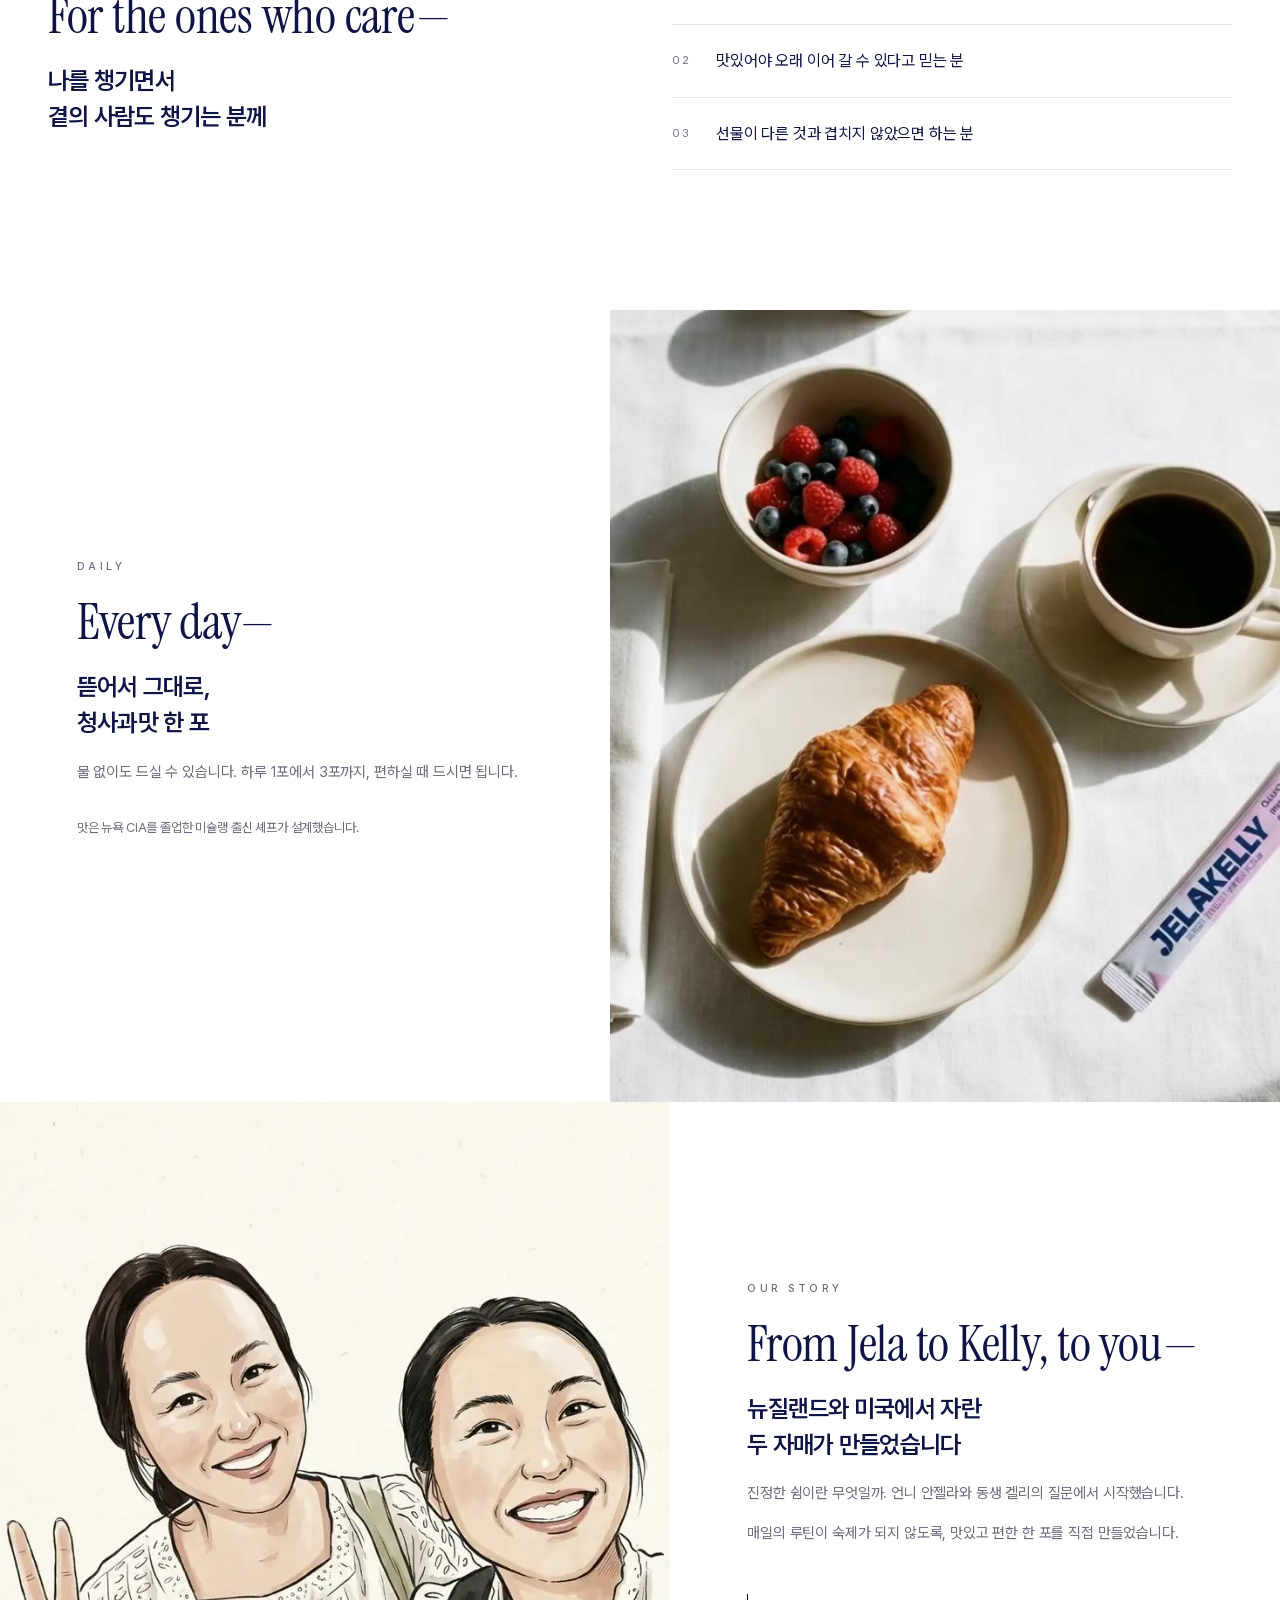
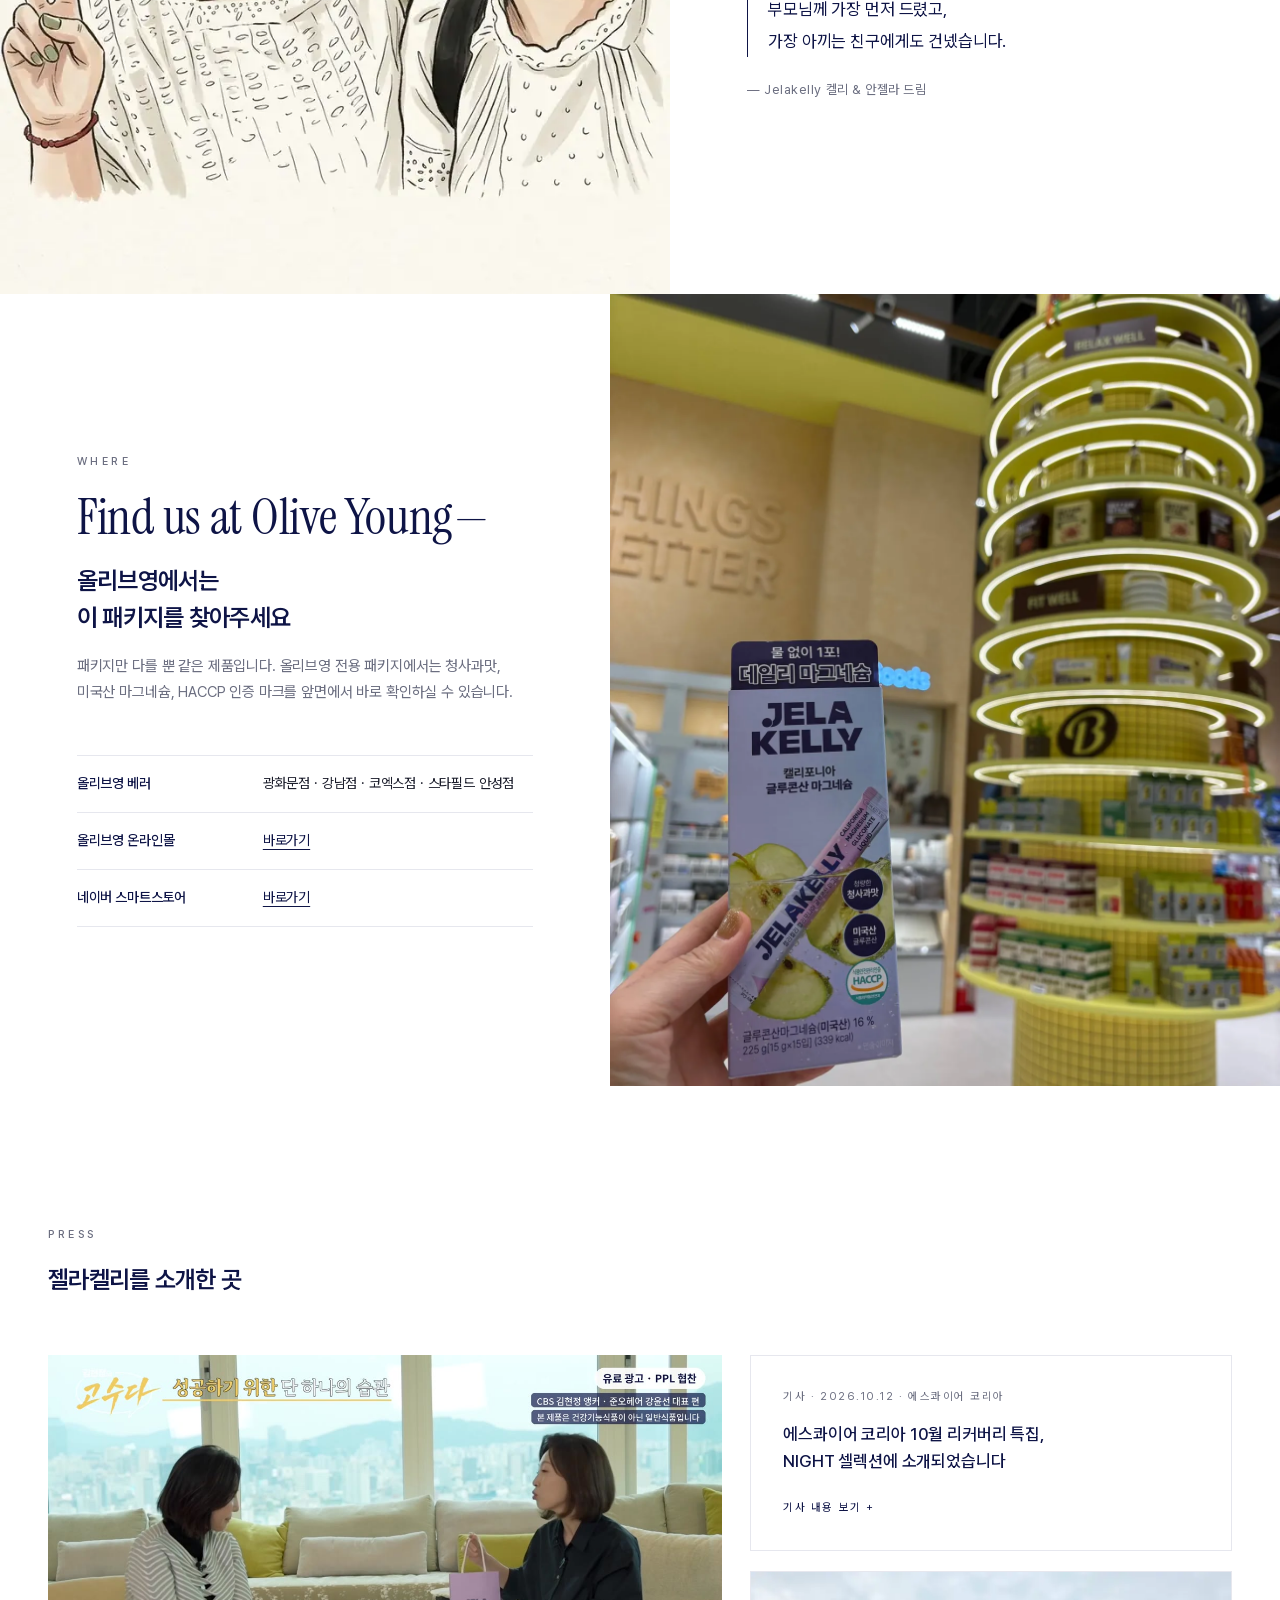
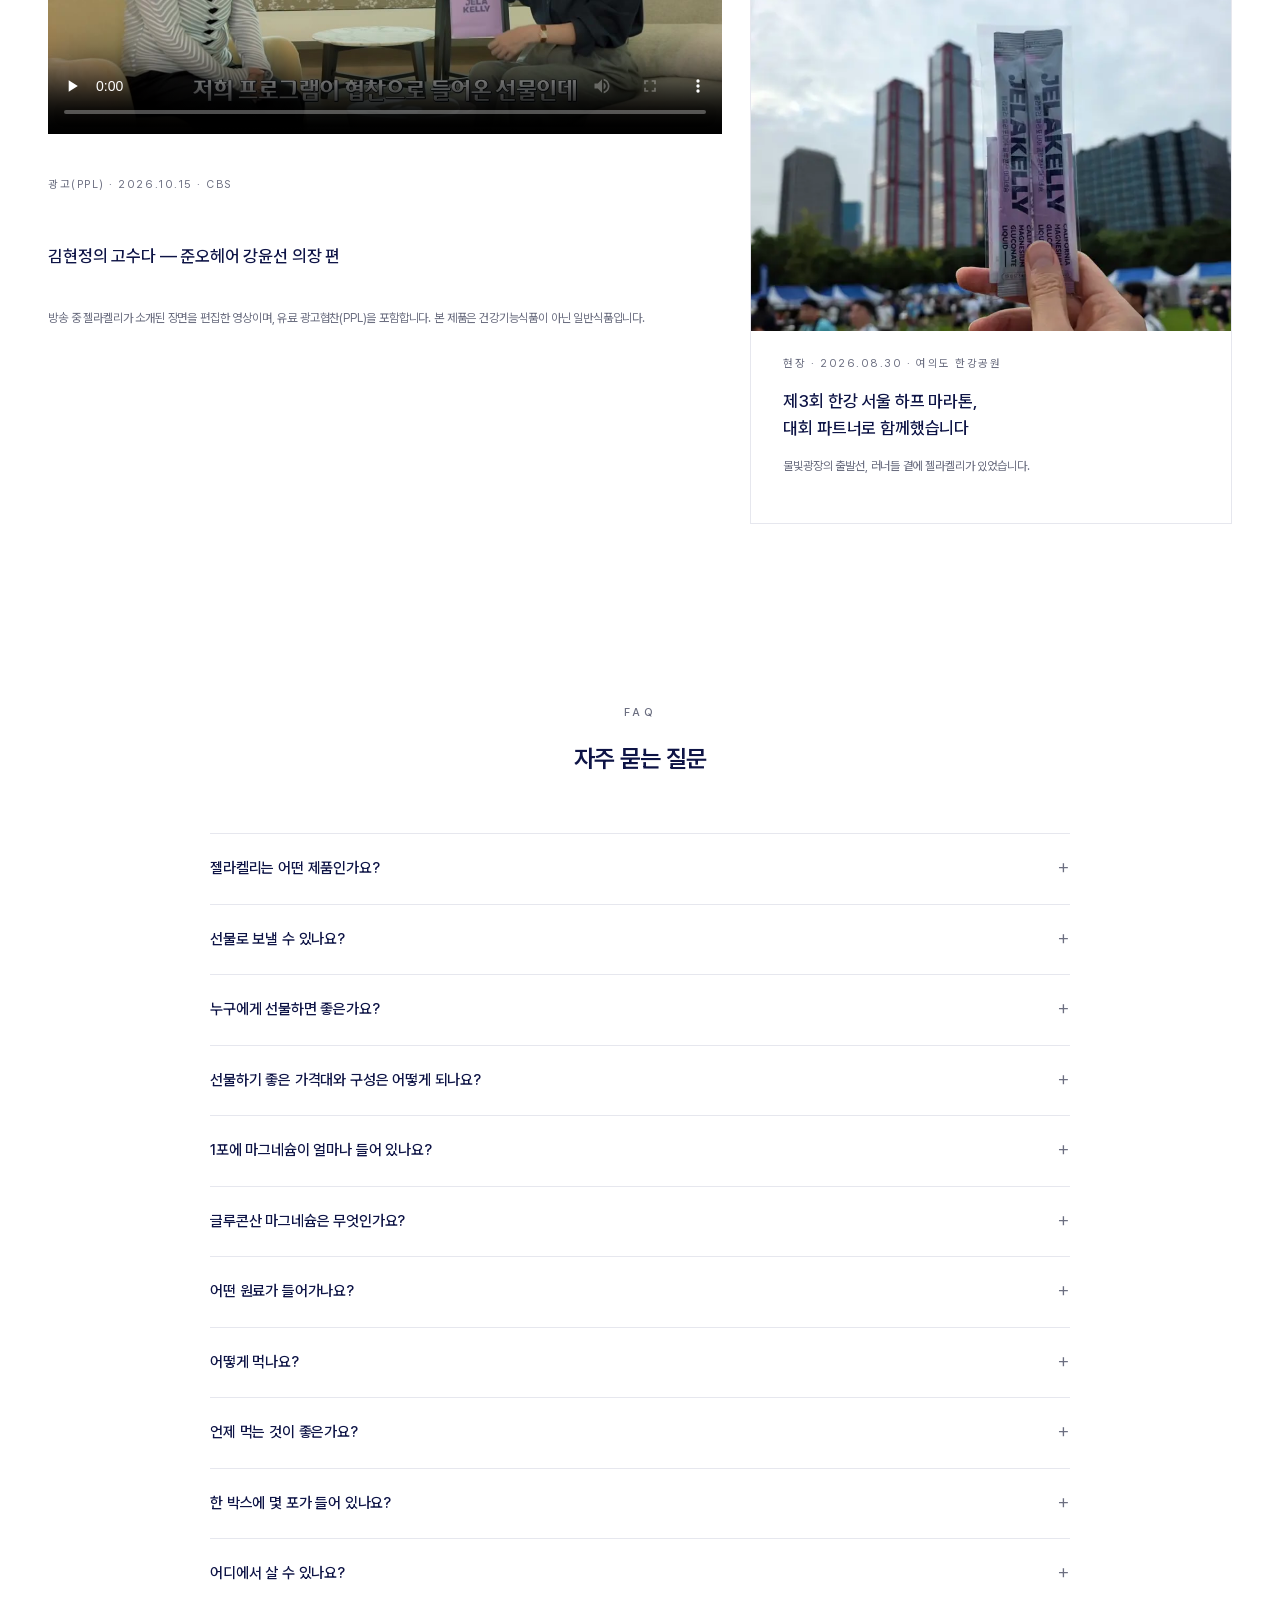
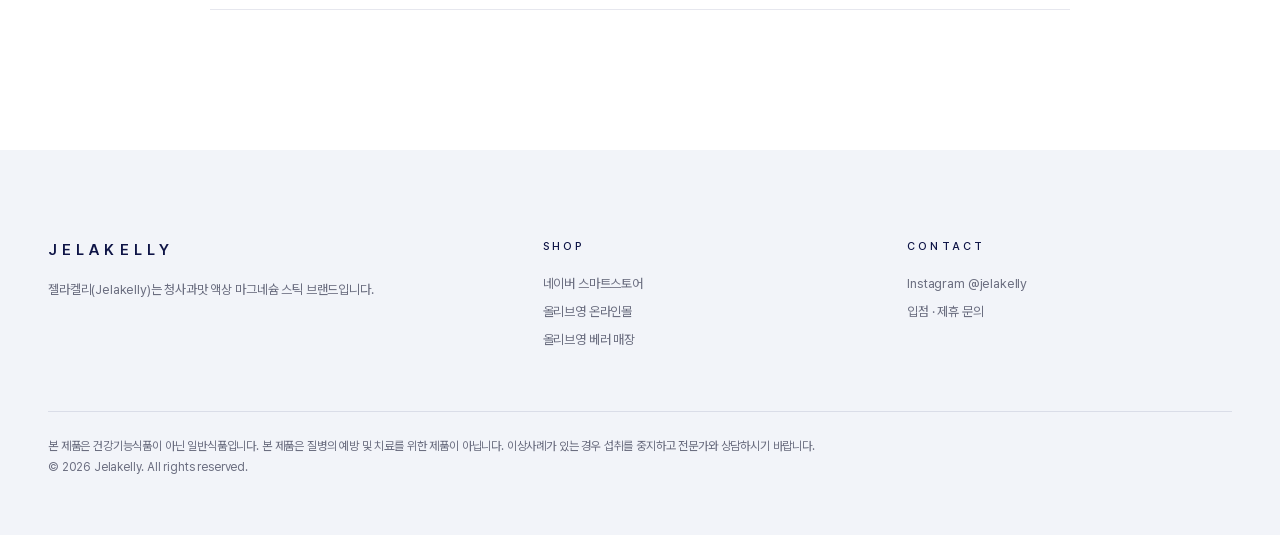
==== commit 4aae7e86: "Press: replace donation card with Half Marathon partner; giving hands video" ====
--- a/index.html
+++ b/index.html
@@ -44,7 +44,7 @@
 <link rel="preload" as="image" href="assets/hero-plane.jpg">
 <style>
 @font-face{font-family:'JK Sans';src:url(assets/fonts/pretendard-sub.woff2) format('woff2');font-weight:45 920;font-display:swap}
-@font-face{font-family:'JK Sans';src:url(assets/fonts/pretendard-add.woff2) format('woff2');font-weight:45 920;font-display:swap;unicode-range:U+AC70,U+AD00,U+B00C,U+B2E8,U+B354,U+B370,U+B3CC,U+B4EC,U+B809,U+BC88,U+BCF5,U+BD81,U+C0AD,U+C140,U+C158,U+C5ED,U+C7AC,U+C9F8,U+CDB0,U+CEE4,U+D15C,U+D2B9,U+D398,U+D5A5,U+D5EC}
+@font-face{font-family:'JK Sans';src:url(assets/fonts/pretendard-add.woff2) format('woff2');font-weight:45 920;font-display:swap;unicode-range:U+AC70,U+ACF5,U+AD00,U+B00C,U+B108,U+B2E8,U+B354,U+B370,U+B3CC,U+B4EC,U+B809,U+BC88,U+BCF5,U+BD81,U+BE5B,U+C0AD,U+C140,U+C158,U+C5ED,U+C6B8,U+C7AC,U+C9F8,U+CDB0,U+CEE4,U+D15C,U+D1A4,U+D2B9,U+D30C,U+D398,U+D5A5,U+D5EC}
 @font-face{font-family:'JK Serif';src:url(assets/fonts/instrument-serif.woff2) format('woff2');font-weight:400;font-display:swap}
 :root{--ink:#0E1446;--text:#1B1D2B;--muted:#6B6E80;--line:#E6E7EE;--ice:#F2F4F9;--lilac:#ECE7F5;--bg:#FFFFFF}
 *{box-sizing:border-box}
@@ -145,6 +145,8 @@
 .press h3{font-weight:500;font-size:17px;color:var(--ink);margin:10px 0 0;line-height:1.6}
 .press .note{font-size:12px;color:var(--muted);margin-top:14px}
 .press .arts{display:grid;gap:20px}
+.press .mh{justify-content:flex-start}
+.press .mh img{width:calc(100% + 64px);max-width:none;margin:-32px -32px 0;aspect-ratio:4/3;object-fit:cover}
 .press .art summary{cursor:pointer;list-style:none;color:var(--ink)}
 .press .art summary::-webkit-details-marker{display:none}
 .press .art summary::after{content:" +"}
@@ -507,7 +509,7 @@
  </div>
 </section>
 
-<section class="band" aria-hidden="false"><video class="" data-auto autoplay muted loop playsinline preload="metadata" poster="assets/fit-hands.jpg" aria-label="For the ones who care⁠—"><source src="assets/fit-hands.mp4" type="video/mp4"></video></section>
+<section class="band" aria-hidden="false"><video class="" data-auto autoplay muted playsinline preload="metadata" poster="assets/fit-hands.jpg" aria-label="For the ones who care⁠—"><source src="assets/fit-hands.mp4" type="video/mp4"></video></section>
 <section class="pad" id="fit"><div class="wrap fit">
  <div class="rv"><p class="eyebrow">FOR YOU</p><p class="en">For the ones who care⁠—</p><h2>나를 챙기면서<br>곁의 사람도 챙기는 분께</h2></div>
  <ol class="rv"><li><span>01</span>매일 지키는 루틴이 하나쯤 있는 분</li><li><span>02</span>맛있어야 오래 이어 갈 수 있다고 믿는 분</li><li><span>03</span>선물이 다른 것과 겹치지 않았으면 하는 분</li></ol>
@@ -556,7 +558,7 @@
   <div class="arts">
    <div class="c rv"><div><p class="lbl">기사 · 2026.10.12 · 에스콰이어 코리아</p><h3>에스콰이어 코리아 10월 리커버리 특집,<br>NIGHT 셀렉션에 소개되었습니다</h3></div>
     <details class="art"><summary class="lbl">기사 내용 보기</summary><p>하루의 리듬에 맞춰 고른 아이템 가운데 NIGHT 셀렉션의 세 번째로, 미국산 글루콘산 마그네슘에 나이아신과 비타민 B1·B6를 더한 청사과맛 액상 마그네슘으로 소개되었습니다.</p><p class="note">EDITOR 김민호 · PHOTOGRAPHER 정우영</p><a class="lbl" href="https://www.esquirekorea.co.kr/article/1911096" target="_blank" rel="noopener">에스콰이어 코리아 원문 보기 →</a></details></div>
-   <a class="c rv" href="https://www.k-health.com/news/articleView.html?idxno=93307" target="_blank" rel="noopener"><div><p class="lbl">기사 · 2026.06.24 · 헬스경향</p><h3>우리아이들의료재단, 젤라켈리 1,000개를<br>지역사회에 기부했습니다</h3><p class="note">구로구·성북구 종합사회복지관 6곳에 전달되었습니다.</p></div><span class="lbl" style="color:var(--ink)">기사 보기 →</span></a>
+   <div class="c rv mh"><img src="assets/half-marathon.webp" alt="제3회 한강 서울 하프 마라톤 현장에서 든 젤라켈리 스틱" loading="lazy" decoding="async"><div><p class="lbl">현장 · 2026.08.30 · 여의도 한강공원</p><h3>제3회 한강 서울 하프 마라톤,<br>대회 파트너로 함께했습니다</h3><p class="note">물빛광장의 출발선, 러너들 곁에 젤라켈리가 있었습니다.</p></div></div>
   </div>
  </div>
 </div></section>
